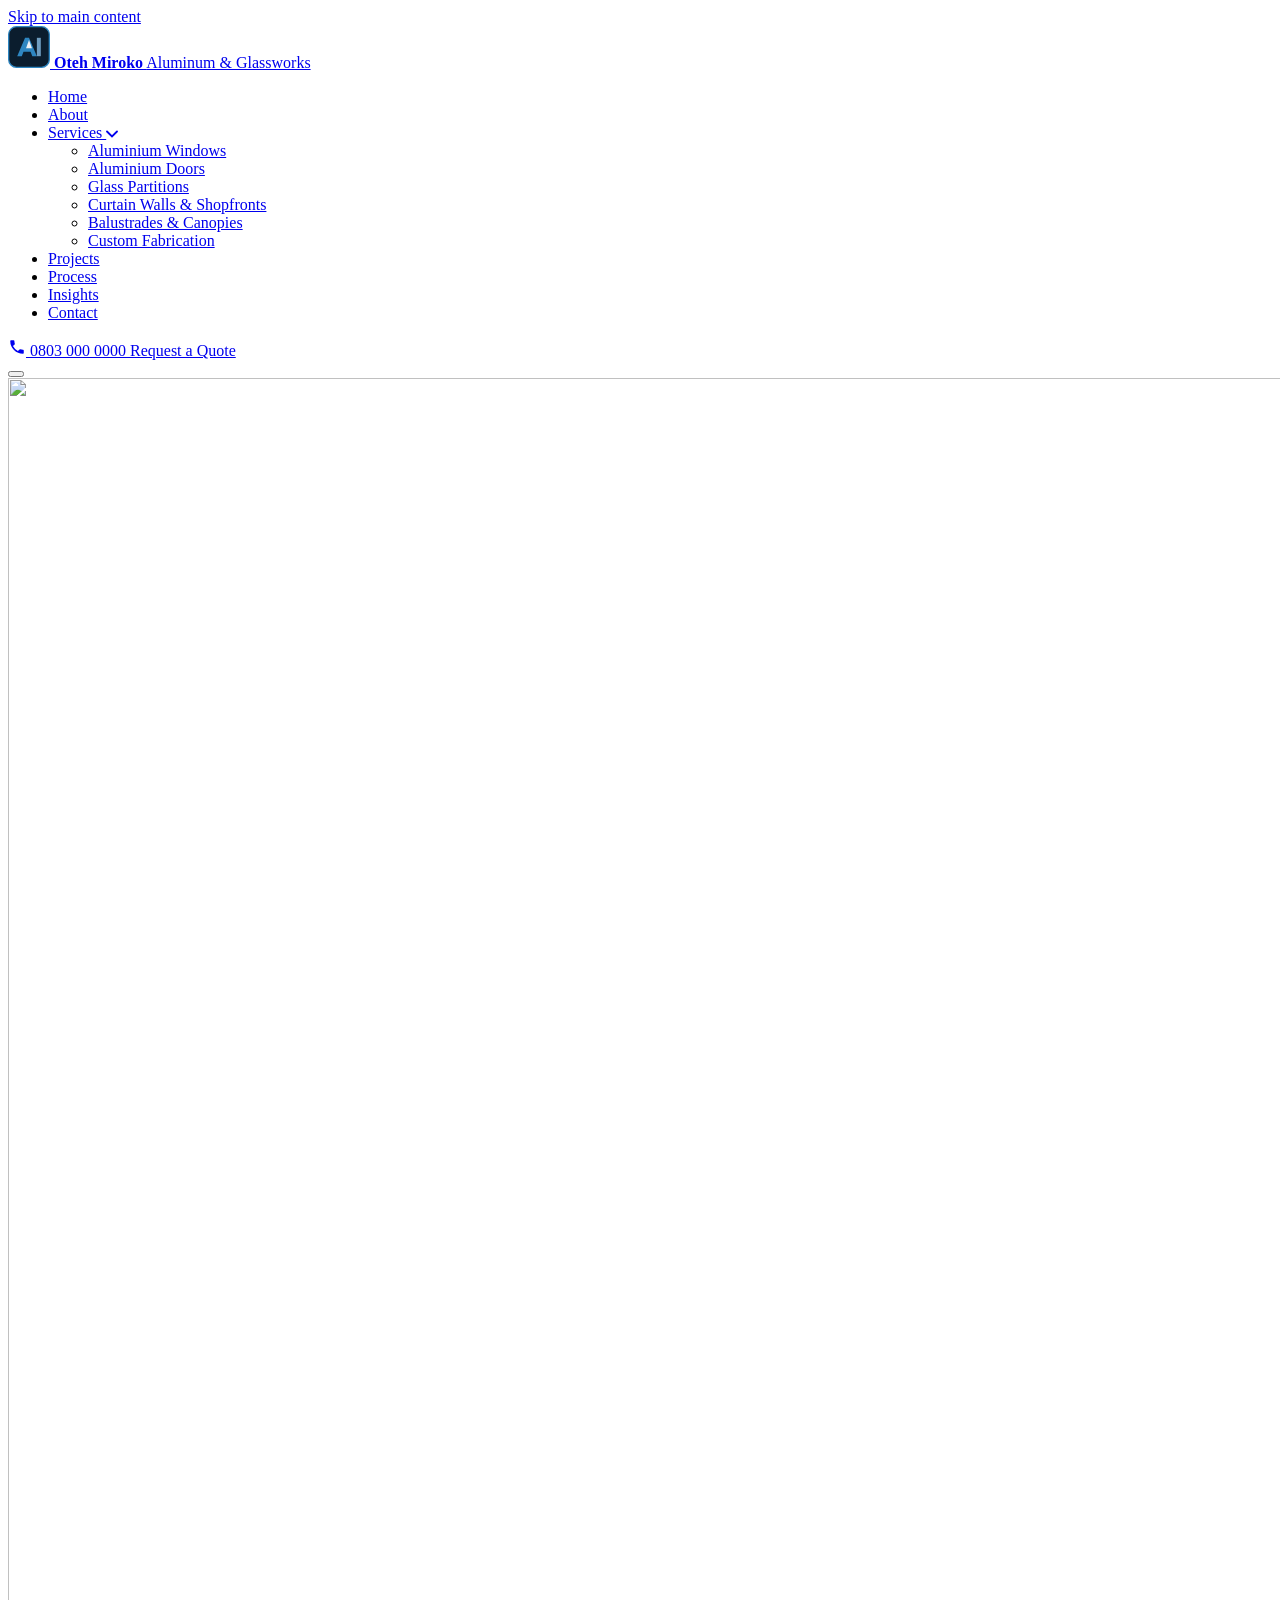
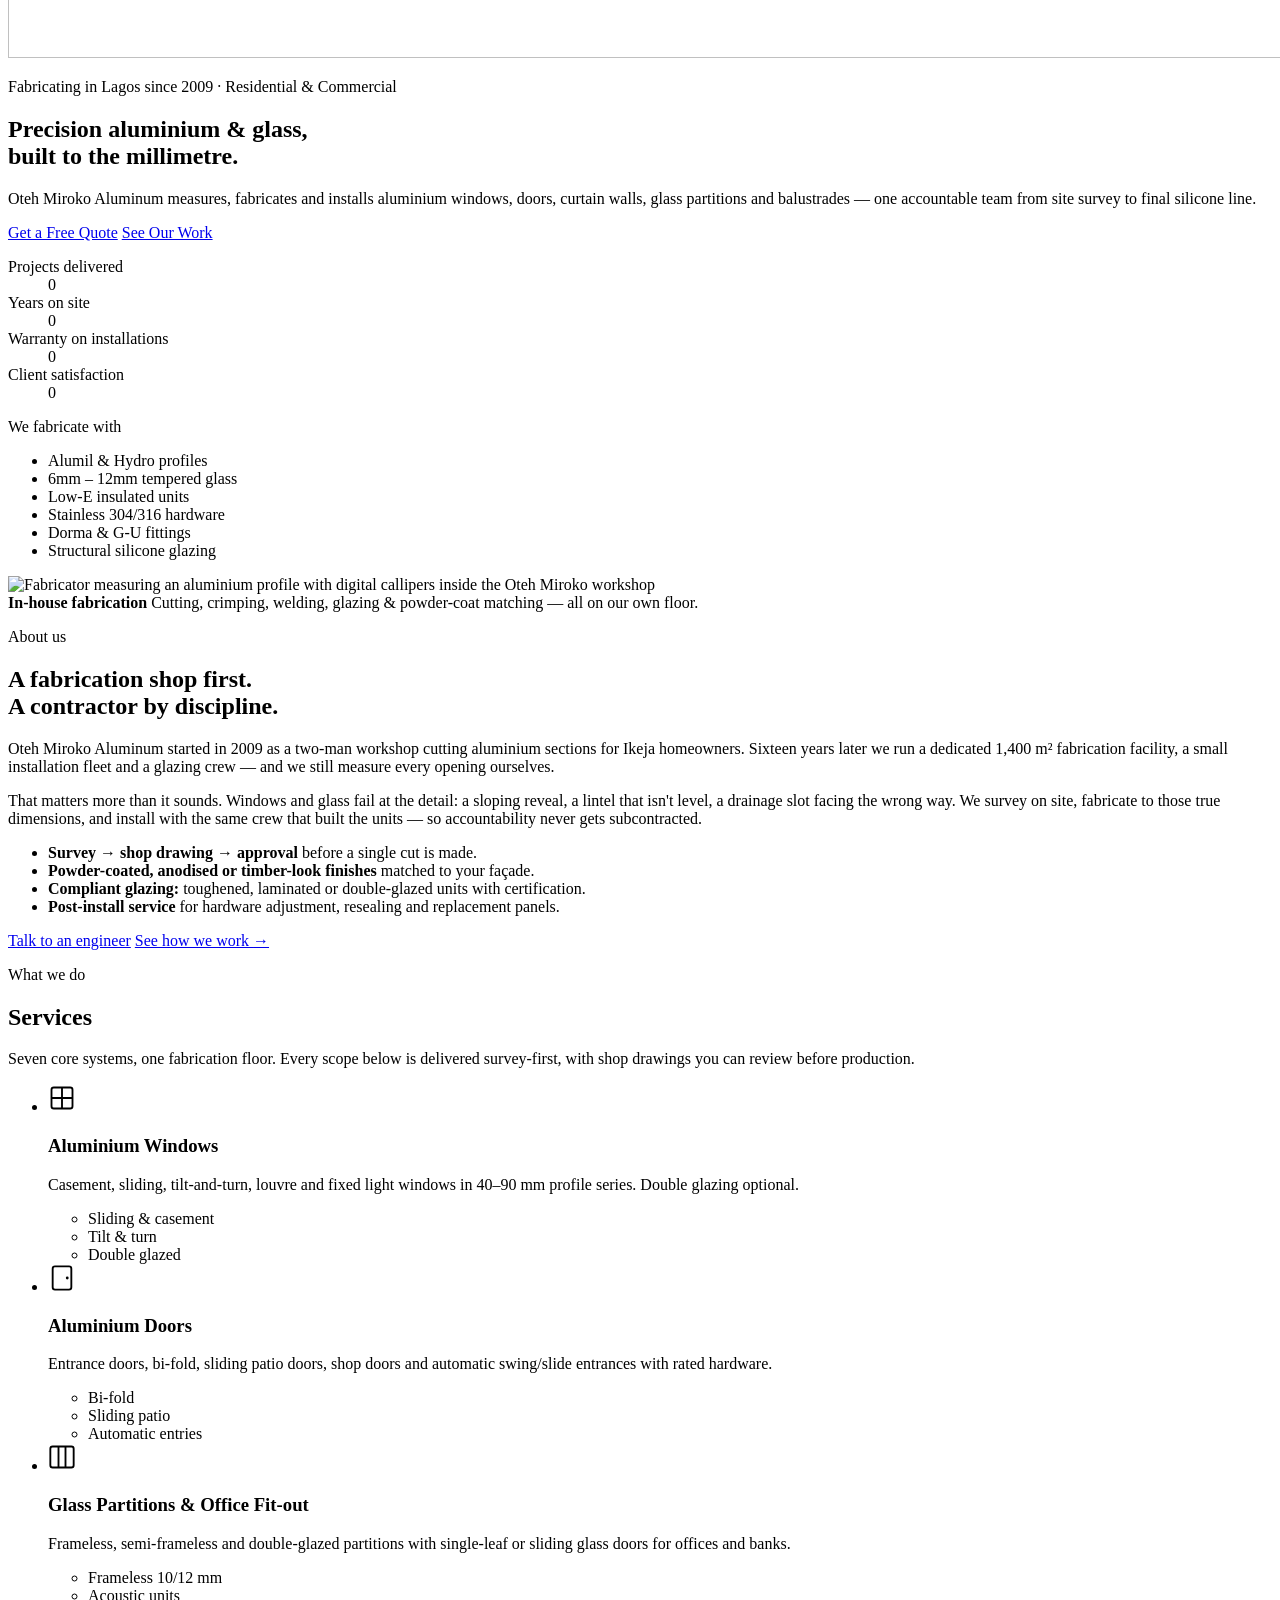
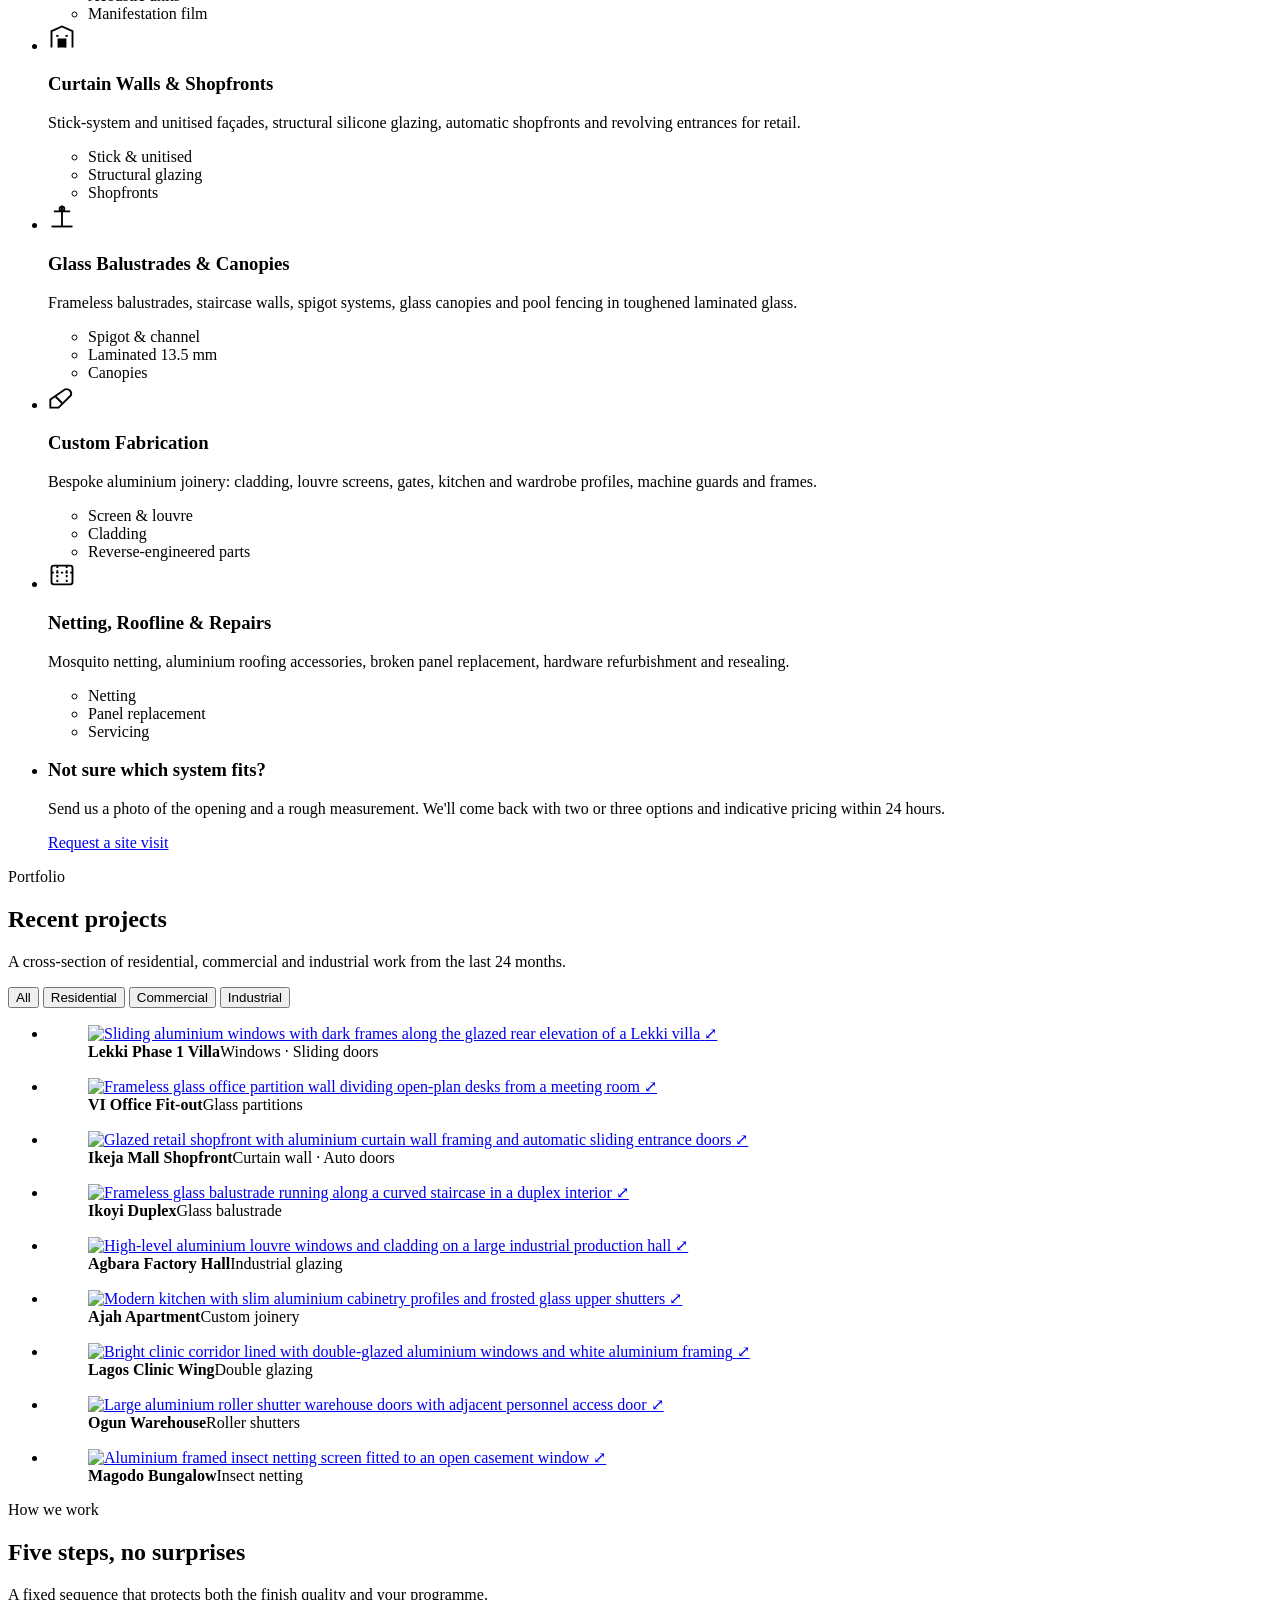
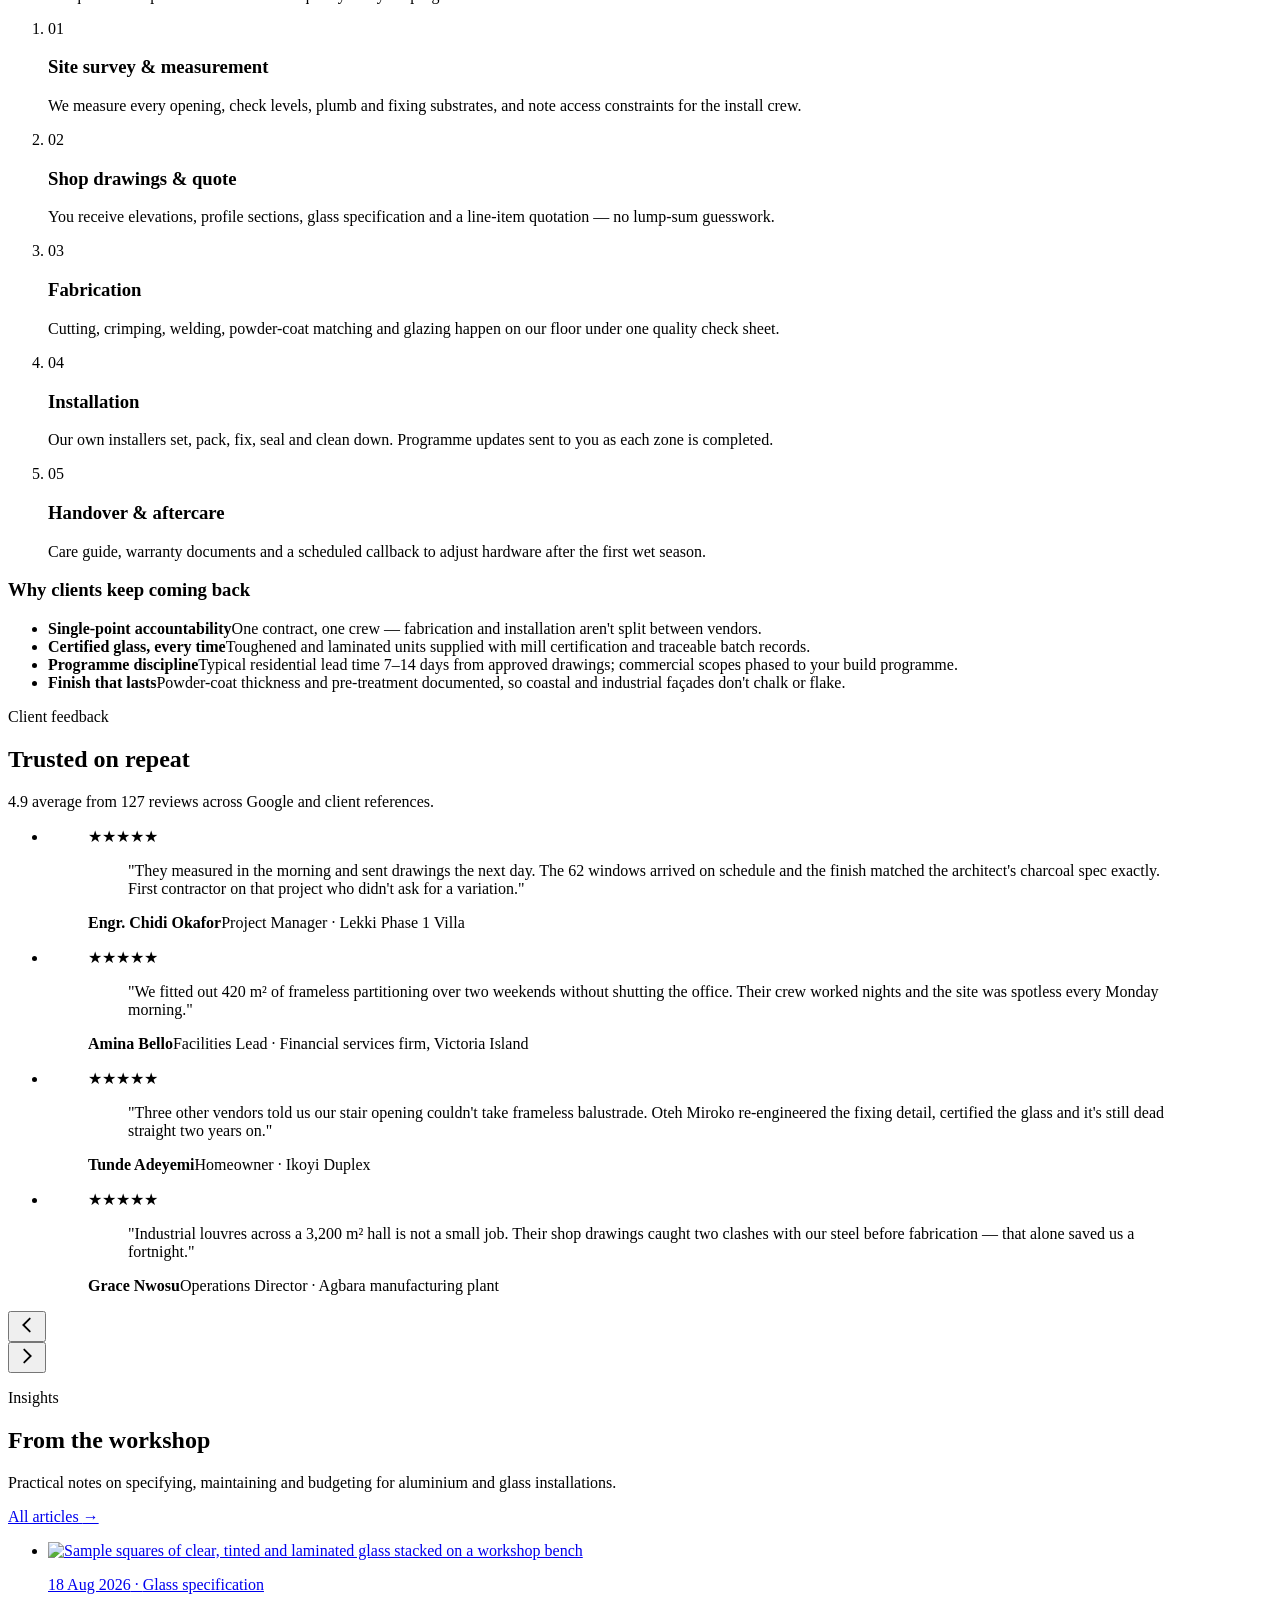
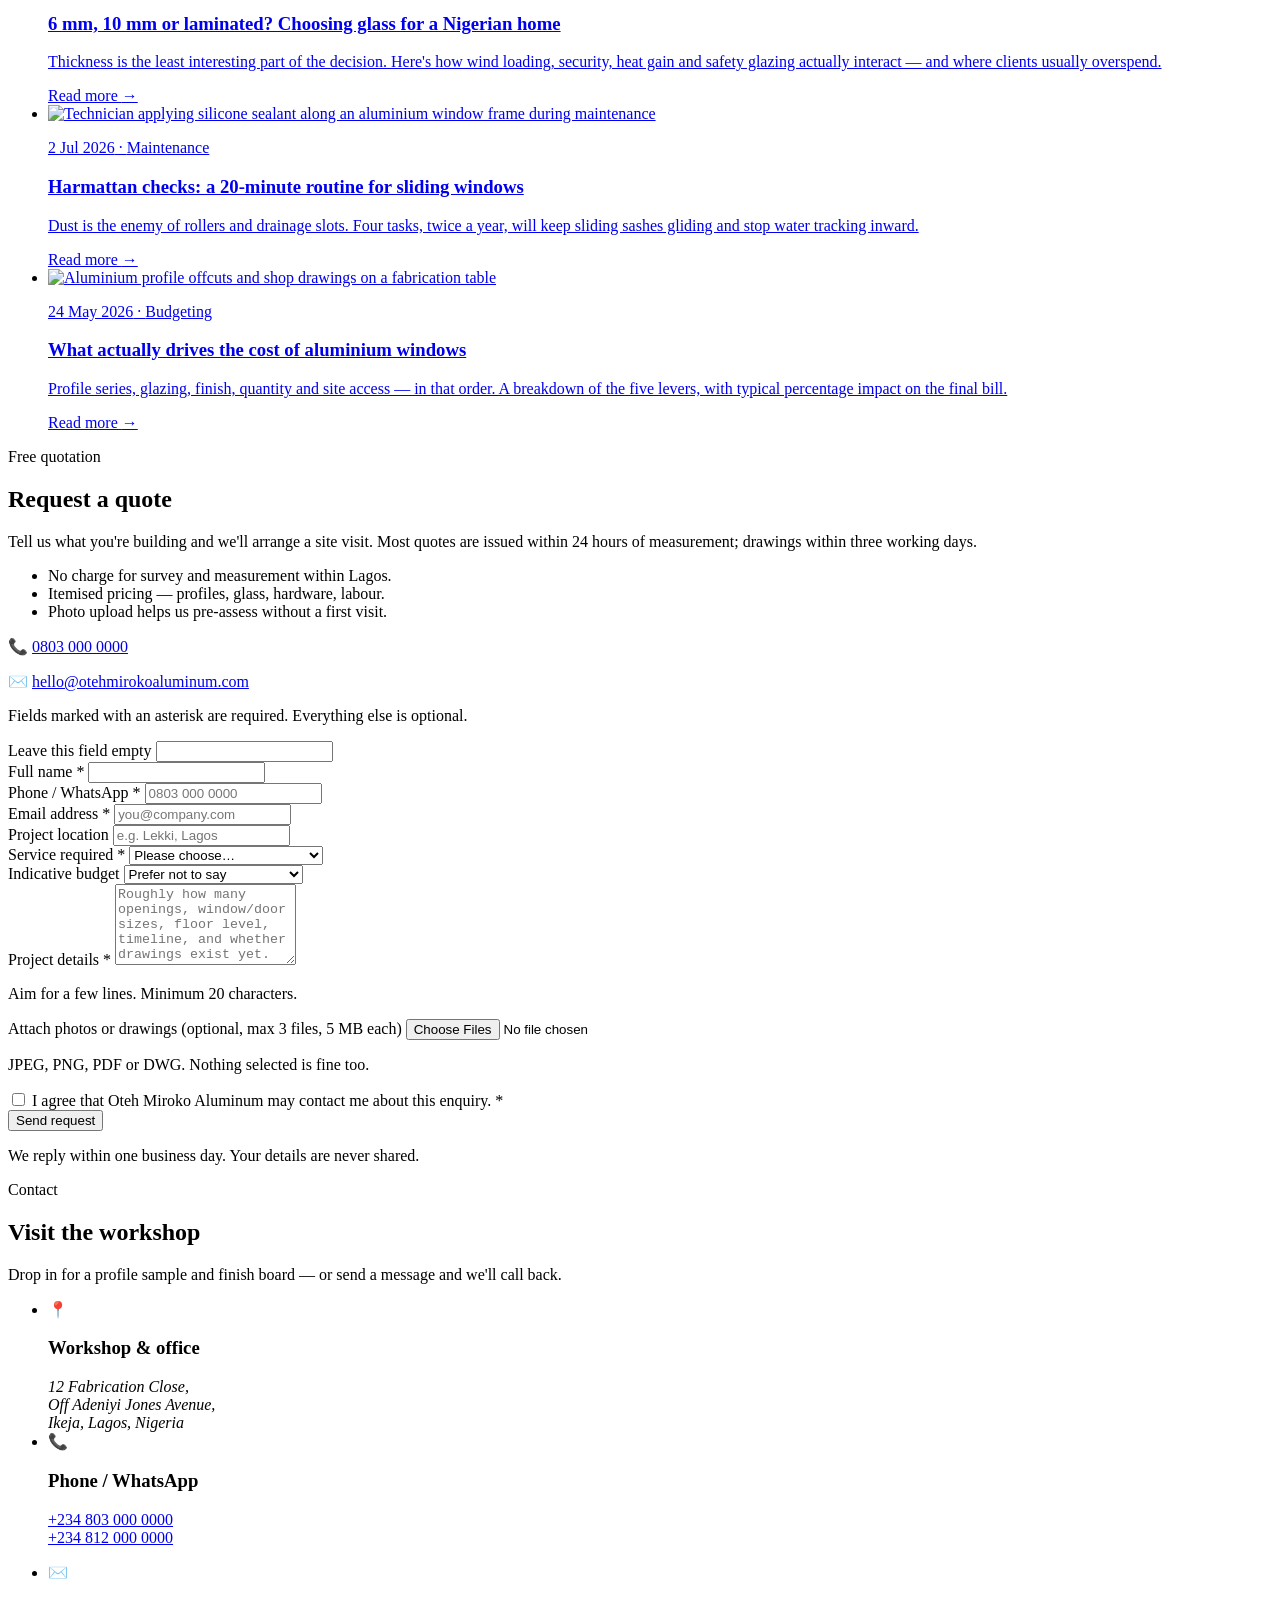
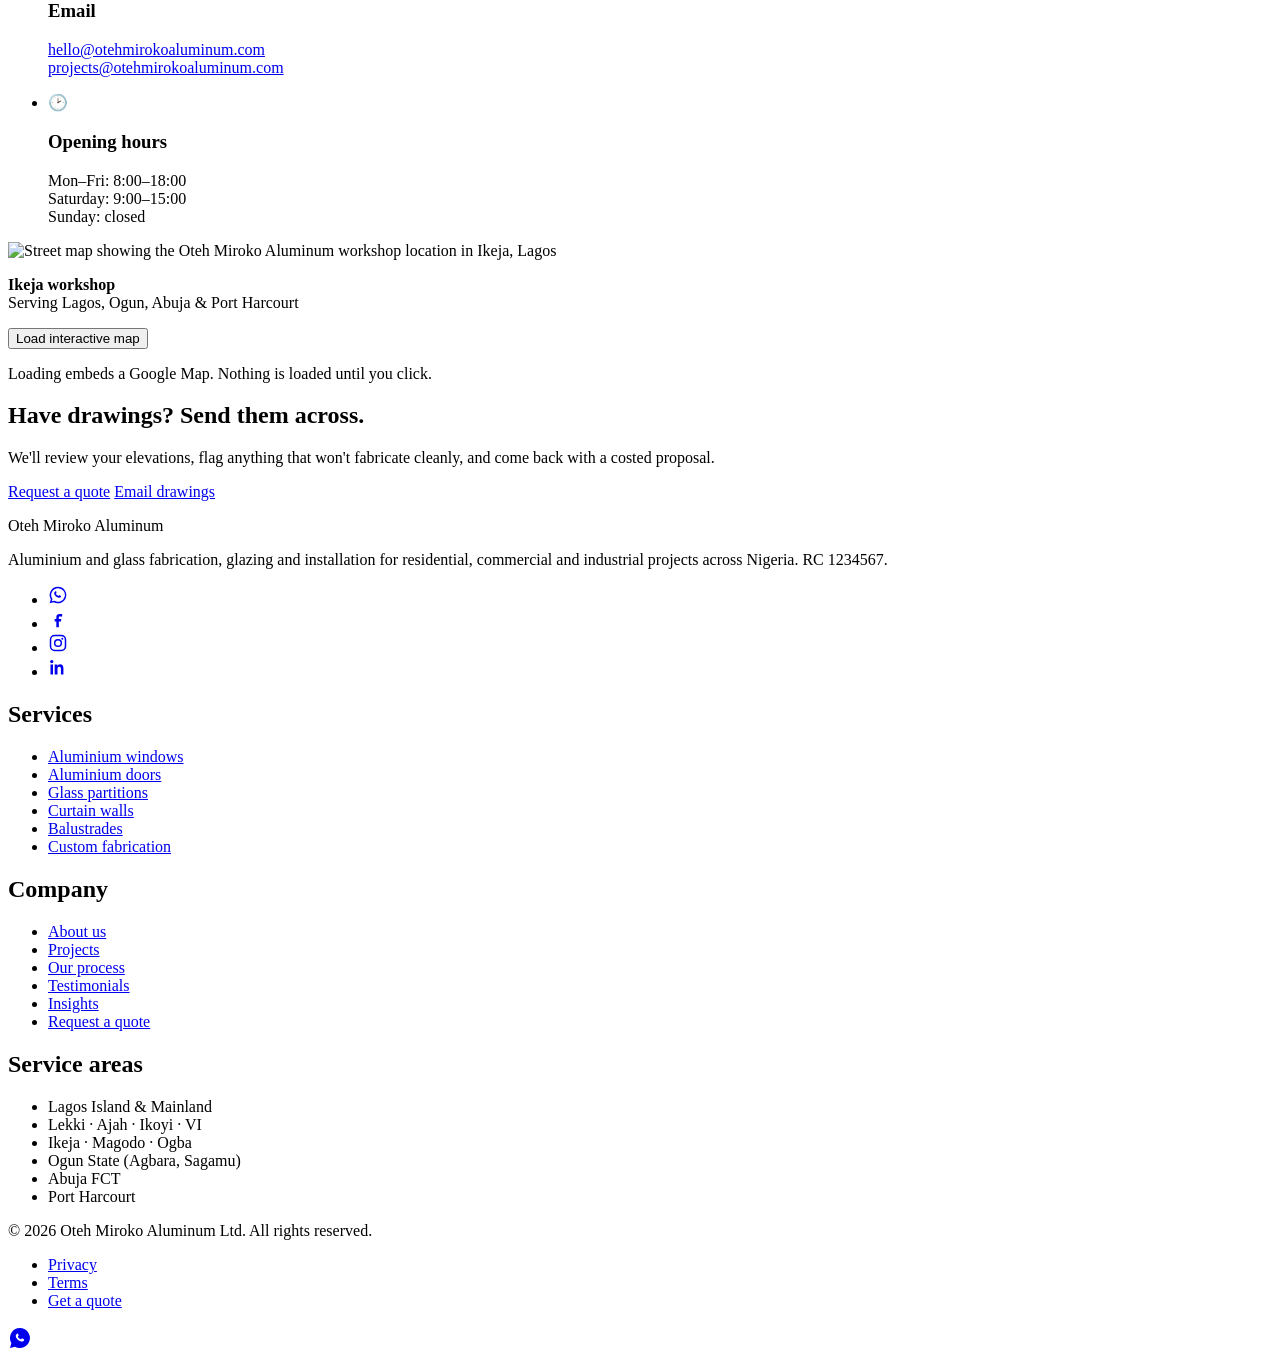
==== index.html @ 4a4c57ed "My first website This is the first trial on vibe coding" ====
<!DOCTYPE html>
<html lang="en">
<head>
<meta charset="utf-8">
<meta name="viewport" content="width=device-width, initial-scale=1">

<!-- ============================================================
     SEO — Primary meta
     ============================================================ -->
<title>Oteh Miroko Aluminum | Aluminium &amp; Glass Specialists in Lagos, Nigeria</title>
<meta name="description" content="Oteh Miroko Aluminum designs, fabricates and installs aluminium windows, doors, curtain walls, glass partitions and balustrades for homes, offices and commercial projects across Nigeria. Free site measurement and quotation.">
<meta name="keywords" content="aluminium windows Lagos, glass partitions Nigeria, aluminium doors, curtain walling, frameless glass balustrade, shopfront glazing, aluminium fabrication">
<meta name="author" content="Oteh Miroko Aluminum">
<meta name="theme-color" content="#0B1D2E">
<link rel="canonical" href="https://www.otehmirokoaluminum.com/">

<!-- Open Graph / Twitter cards (rich link previews) -->
<meta property="og:type" content="website">
<meta property="og:site_name" content="Oteh Miroko Aluminum">
<meta property="og:title" content="Oteh Miroko Aluminum | Aluminium &amp; Glass Specialists">
<meta property="og:description" content="Precision aluminium and glass fabrication for homes, offices and commercial builds. Measure, fabricate, install — under one roof.">
<meta property="og:url" content="https://www.otehmirokoaluminum.com/">
<meta property="og:image" content="https://www.otehmirokoaluminum.com/images/og-cover.jpg">
<meta property="og:image:alt" content="Modern aluminium framed glass façade on a Lagos commercial building">
<meta name="twitter:card" content="summary_large_image">

<!-- Favicon (inline SVG data URI — zero extra requests) -->
<link rel="icon" href="data:image/svg+xml,%3Csvg xmlns='http://www.w3.org/2000/svg' viewBox='0 0 64 64'%3E%3Crect width='64' height='64' rx='12' fill='%230B1D2E'/%3E%3Cpath d='M14 46 26 18h6l12 28h-7l-2.6-6.6H23.6L21 46z' fill='%232E86C1'/%3E%3Cpath d='M27.5 34h9L32 21.5z' fill='%23EEF2F6'/%3E%3C/svg%3E">
<link rel="apple-touch-icon" href="images/apple-touch-icon.png">

<!-- Fonts: preconnect first so the handshake overlaps parsing, then load.
     font-display=swap keeps text readable while webfonts arrive. -->
<link rel="preconnect" href="https://fonts.googleapis.com">
<link rel="preconnect" href="https://fonts.gstatic.com" crossorigin>
<link rel="stylesheet" href="https://fonts.googleapis.com/css2?family=Barlow+Condensed:wght@500;600;700&family=Inter:wght@400;500;600;700&display=swap">

<!-- Stylesheets.  NOTE: if you open this file directly from disk (file://)
     the browser may block these. Serve it over http:// instead — see README. -->
<link rel="stylesheet" href="css/styles.css">

<!-- Tiny inline script: flags that JS is available BEFORE first paint, so the
     reveal-on-scroll styles can be "armed" without ever hiding content from
     no-JS visitors or crawlers. Kept inline and ~100 bytes on purpose. -->
<script>document.documentElement.classList.add('js-ready');</script>

<!-- Structured data: helps Google build a rich local-business result.
     Replace phone/email/geo/openingHours with the client's real values. -->
<script type="application/ld+json">
{
  "@context": "https://schema.org",
  "@type": "LocalBusiness",
  "@id": "https://www.otehmirokoaluminum.com/#business",
  "name": "Oteh Miroko Aluminum",
  "description": "Aluminium and glass fabrication, glazing and installation company serving residential, commercial and industrial clients across Nigeria.",
  "url": "https://www.otehmirokoaluminum.com/",
  "telephone": "+234-803-000-0000",
  "email": "hello@otehmirokoaluminum.com",
  "image": "https://www.otehmirokoaluminum.com/images/og-cover.jpg",
  "logo": "https://www.otehmirokoaluminum.com/images/logo.png",
  "priceRange": "₦₦",
  "address": {
    "@type": "PostalAddress",
    "streetAddress": "12 Fabrication Close, Off Adeniyi Jones Avenue, Ikeja",
    "addressLocality": "Lagos",
    "addressRegion": "Lagos State",
    "postalCode": "100271",
    "addressCountry": "NG"
  },
  "geo": { "@type": "GeoCoordinates", "latitude": 6.6018, "longitude": 3.3515 },
  "openingHoursSpecification": [{
    "@type": "OpeningHoursSpecification",
    "dayOfWeek": ["Monday","Tuesday","Wednesday","Thursday","Friday"],
    "opens": "08:00", "closes": "18:00"
  },{
    "@type": "OpeningHoursSpecification",
    "dayOfWeek": ["Saturday"],
    "opens": "09:00", "closes": "15:00"
  }],
  "areaServed": ["Lagos","Abuja","Port Harcourt","Ibadan","Ogun State"],
  "hasOfferCatalog": {
    "@type": "OfferCatalog",
    "name": "Aluminium &amp; Glass Services",
    "itemListElement": [
      { "@type": "Offer", "itemOffered": { "@type": "Service", "name": "Aluminium windows" } },
      { "@type": "Offer", "itemOffered": { "@type": "Service", "name": "Aluminium doors" } },
      { "@type": "Offer", "itemOffered": { "@type": "Service", "name": "Glass partitions &amp; office fit-out" } },
      { "@type": "Offer", "itemOffered": { "@type": "Service", "name": "Curtain walling &amp; shopfronts" } },
      { "@type": "Offer", "itemOffered": { "@type": "Service", "name": "Glass balustrades &amp; staircase glazing" } },
      { "@type": "Offer", "itemOffered": { "@type": "Service", "name": "Custom aluminium fabrication" } },
      { "@type": "Offer", "itemOffered": { "@type": "Service", "name": "Mosquito netting, roofline &amp; cladding" } }
    ]
  },
  "aggregateRating": { "@type": "AggregateRating", "ratingValue": "4.9", "reviewCount": "127" }
}
</script>
</head>

<body>
<!-- Keyboard users can jump straight past the navigation (WCAG 2.4.1) -->
<a class="skip-link" href="#main">Skip to main content</a>

<!-- ============================================================
     HEADER / NAVIGATION
     Sticky, with a mobile drawer. Note aria-expanded + aria-controls
     wiring so screen readers announce the drawer state.
     ============================================================ -->
<header class="site-header" id="siteHeader" data-scrolled="false">
  <div class="container header__inner">

    <a class="brand" href="#home" aria-label="Oteh Miroko Aluminum — home">
      <!-- Inline SVG logo: sharpens on any display, no image request -->
      <span class="brand__mark" aria-hidden="true">
        <svg viewBox="0 0 64 64" width="42" height="42" role="img" focusable="false">
          <rect x="1" y="1" width="62" height="62" rx="12" fill="#0B1D2E" stroke="#2E86C1" stroke-width="2"/>
          <path d="M14 46 26 18h6l12 28h-7l-2.6-6.6H23.6L21 46z" fill="#2E86C1"/>
          <path d="M27.5 34h9L32 21.5z" fill="#EEF2F6"/>
          <rect x="44" y="18" width="6" height="28" fill="#7FB3D9" opacity=".85"/>
        </svg>
      </span>
      <span class="brand__text">
        <strong>Oteh Miroko</strong>
        <span>Aluminum &amp; Glassworks</span>
      </span>
    </a>

    <nav class="nav" id="primaryNav" aria-label="Primary">
      <ul class="nav__list">
        <li><a class="nav__link" href="#home" aria-current="page">Home</a></li>
        <li><a class="nav__link" href="#about">About</a></li>
        <li class="nav__has-menu">
          <a class="nav__link" href="#services" aria-expanded="false" aria-controls="servicesMenu">
            Services <svg class="nav__chev" viewBox="0 0 12 8" width="12" height="8" aria-hidden="true"><path d="M1 1.5 6 6.5l5-5" fill="none" stroke="currentColor" stroke-width="1.8" stroke-linecap="round"/></svg>
          </a>
          <ul class="nav__menu" id="servicesMenu">
            <li><a href="#services">Aluminium Windows</a></li>
            <li><a href="#services">Aluminium Doors</a></li>
            <li><a href="#services">Glass Partitions</a></li>
            <li><a href="#services">Curtain Walls &amp; Shopfronts</a></li>
            <li><a href="#services">Balustrades &amp; Canopies</a></li>
            <li><a href="#services">Custom Fabrication</a></li>
          </ul>
        </li>
        <li><a class="nav__link" href="#projects">Projects</a></li>
        <li><a class="nav__link" href="#process">Process</a></li>
        <li><a class="nav__link" href="#blog">Insights</a></li>
        <li><a class="nav__link" href="#contact">Contact</a></li>
      </ul>

      <div class="nav__cta">
        <a class="btn btn--ghost" href="tel:+2348030000000">
          <svg class="icon" viewBox="0 0 24 24" width="18" height="18" aria-hidden="true"><path d="M6.6 10.8a15.1 15.1 0 0 0 6.6 6.6l2.2-2.2a1 1 0 0 1 1-.24 11.4 11.4 0 0 0 3.6.58 1 1 0 0 1 1 1V20a1 1 0 0 1-1 1A17 17 0 0 1 3 4a1 1 0 0 1 1-1h3.5a1 1 0 0 1 1 1 11.4 11.4 0 0 0 .57 3.6 1 1 0 0 1-.25 1z" fill="currentColor"/></svg>
          <span>0803 000 0000</span>
        </a>
        <a class="btn btn--primary" href="#contact" data-cta="quote">Request a Quote</a>
      </div>
    </nav>

    <!-- Mobile drawer trigger -->
    <button class="nav-toggle" id="navToggle" type="button"
            aria-expanded="false" aria-controls="primaryNav" aria-label="Open navigation menu">
      <span class="nav-toggle__bars" aria-hidden="true"><i></i><i></i><i></i></span>
    </button>
  </div>
  <!-- Progress bar: shows reading/scroll position on long marketing pages -->
  <div class="scroll-progress" id="scrollProgress" aria-hidden="true"></div>
</header>

<main id="main">

  <!-- ============================================================
       1. HERO
       ============================================================ -->
  <section class="hero" id="home" aria-labelledby="heroTitle">
    <div class="hero__media" aria-hidden="true">
      <img src="images/hero-facade.jpg"
           srcset="images/hero-facade-960.jpg 960w, images/hero-facade.jpg 1920w"
           sizes="100vw"
           alt="" width="1920" height="1280" fetchpriority="high" decoding="async">
      <span class="hero__scrim"></span>
    </div>

    <div class="container hero__inner">
      <p class="eyebrow eyebrow--light">
        <span class="eyebrow__dot" aria-hidden="true"></span>
        Fabricating in Lagos since 2009 &middot; Residential &amp; Commercial
      </p>

      <h1 class="hero__title" id="heroTitle">
        Precision <span class="grad">aluminium</span> &amp; glass,<br>
        built to the millimetre.
      </h1>

      <p class="hero__lede">
        Oteh Miroko Aluminum measures, fabricates and installs aluminium windows, doors,
        curtain walls, glass partitions and balustrades — one accountable team from
        site survey to final silicone line.
      </p>

      <div class="hero__actions">
        <a class="btn btn--primary btn--lg" href="#quote" data-cta="quote">Get a Free Quote</a>
        <a class="btn btn--outline btn--lg" href="#projects">See Our Work</a>
      </div>

      <!-- Trust strip: real numbers beat adjectives -->
      <dl class="stats" aria-label="Company at a glance">
        <div class="stat"><dt>Projects delivered</dt><dd><span data-count-to="850" data-suffix="+">0</span></dd></div>
        <div class="stat"><dt>Years on site</dt><dd><span data-count-to="16" data-suffix="+">0</span></dd></div>
        <div class="stat"><dt>Warranty on installations</dt><dd><span data-count-to="5" data-suffix=" yrs">0</span></dd></div>
        <div class="stat"><dt>Client satisfaction</dt><dd><span data-count-to="98" data-suffix="%">0</span></dd></div>
      </dl>
    </div>

    <!-- Decorative: subtle mullion grid drawn in CSS -->
    <span class="hero__grid" aria-hidden="true"></span>
  </section>

  <!-- ============================================================
       2. MATERIAL / PARTNER STRIP
       ============================================================ -->
  <section class="strip" aria-label="Materials and systems we work with">
    <div class="container">
      <p class="strip__label">We fabricate with</p>
      <ul class="strip__list">
        <li>Alumil &amp; Hydro profiles</li>
        <li>6mm – 12mm tempered glass</li>
        <li>Low-E insulated units</li>
        <li>Stainless 304/316 hardware</li>
        <li>Dorma &amp; G-U fittings</li>
        <li>Structural silicone glazing</li>
      </ul>
    </div>
  </section>

  <!-- ============================================================
       3. ABOUT
       ============================================================ -->
  <section class="section" id="about" aria-labelledby="aboutTitle">
    <div class="container grid-2 grid-2--wide">

      <div class="about__media reveal">
        <img src="images/workshop-precision.jpg"
             alt="Fabricator measuring an aluminium profile with digital callipers inside the Oteh Miroko workshop"
             width="900" height="1120" loading="lazy" decoding="async">
        <!-- Floating credentials card -->
        <div class="badge-card">
          <strong>In-house fabrication</strong>
          <span>Cutting, crimping, welding, glazing &amp; powder-coat matching — all on our own floor.</span>
        </div>
      </div>

      <div class="about__copy reveal">
        <p class="eyebrow">About us</p>
        <h2 class="section__title" id="aboutTitle">A fabrication shop first.<br>A contractor by discipline.</h2>
        <p class="lede">
          Oteh Miroko Aluminum started in 2009 as a two-man workshop cutting aluminium
          sections for Ikeja homeowners. Sixteen years later we run a dedicated
          1,400&nbsp;m² fabrication facility, a small installation fleet and a glazing crew —
          and we still measure every opening ourselves.
        </p>
        <p>
          That matters more than it sounds. Windows and glass fail at the detail: a
          sloping reveal, a lintel that isn't level, a drainage slot facing the wrong way.
          We survey on site, fabricate to those true dimensions, and install with the same
          crew that built the units — so accountability never gets subcontracted.
        </p>

        <ul class="ticks">
          <li><strong>Survey → shop drawing → approval</strong> before a single cut is made.</li>
          <li><strong>Powder-coated, anodised or timber-look finishes</strong> matched to your façade.</li>
          <li><strong>Compliant glazing:</strong> toughened, laminated or double-glazed units with certification.</li>
          <li><strong>Post-install service</strong> for hardware adjustment, resealing and replacement panels.</li>
        </ul>

        <div class="about__actions">
          <a class="btn btn--primary" href="#contact">Talk to an engineer</a>
          <a class="link-arrow" href="#process">See how we work <span aria-hidden="true">→</span></a>
        </div>
      </div>
    </div>
  </section>

  <!-- ============================================================
       4. SERVICES
       ============================================================ -->
  <section class="section section--tint" id="services" aria-labelledby="servicesTitle">
    <div class="container">
      <header class="section__head reveal">
        <p class="eyebrow">What we do</p>
        <h2 class="section__title" id="servicesTitle">Services</h2>
        <p class="section__lede">
          Seven core systems, one fabrication floor. Every scope below is delivered
          survey-first, with shop drawings you can review before production.
        </p>
      </header>

      <ul class="cards" role="list">
        <!-- Each card is a self-contained scope; icon is decorative SVG -->
        <li class="card reveal">
          <span class="card__icon" aria-hidden="true">
            <svg viewBox="0 0 24 24" width="28" height="28"><rect x="3" y="3" width="18" height="18" rx="2" fill="none" stroke="currentColor" stroke-width="1.6"/><path d="M12 3v18M3 12h18" stroke="currentColor" stroke-width="1.6"/></svg>
          </span>
          <h3>Aluminium Windows</h3>
          <p>Casement, sliding, tilt-and-turn, louvre and fixed light windows in 40–90&nbsp;mm profile series. Double glazing optional.</p>
          <ul class="card__meta"><li>Sliding &amp; casement</li><li>Tilt &amp; turn</li><li>Double glazed</li></ul>
        </li>

        <li class="card reveal">
          <span class="card__icon" aria-hidden="true">
            <svg viewBox="0 0 24 24" width="28" height="28"><rect x="4" y="2" width="16" height="20" rx="2" fill="none" stroke="currentColor" stroke-width="1.6"/><circle cx="16.5" cy="12" r="1.2" fill="currentColor"/></svg>
          </span>
          <h3>Aluminium Doors</h3>
          <p>Entrance doors, bi-fold, sliding patio doors, shop doors and automatic swing/slide entrances with rated hardware.</p>
          <ul class="card__meta"><li>Bi-fold</li><li>Sliding patio</li><li>Automatic entries</li></ul>
        </li>

        <li class="card reveal">
          <span class="card__icon" aria-hidden="true">
            <svg viewBox="0 0 24 24" width="28" height="28"><rect x="2" y="3" width="20" height="18" rx="2" fill="none" stroke="currentColor" stroke-width="1.6"/><path d="M9 3v18M15 3v18" stroke="currentColor" stroke-width="1.6"/></svg>
          </span>
          <h3>Glass Partitions &amp; Office Fit-out</h3>
          <p>Frameless, semi-frameless and double-glazed partitions with single-leaf or sliding glass doors for offices and banks.</p>
          <ul class="card__meta"><li>Frameless 10/12 mm</li><li>Acoustic units</li><li>Manifestation film</li></ul>
        </li>

        <li class="card reveal">
          <span class="card__icon" aria-hidden="true">
            <svg viewBox="0 0 24 24" width="28" height="28"><path d="M3 21V7l9-4 9 4v14" fill="none" stroke="currentColor" stroke-width="1.6"/><path d="M9 21v-7h6v7M7 11h2M15 11h2" stroke="currentColor" stroke-width="1.6"/></svg>
          </span>
          <h3>Curtain Walls &amp; Shopfronts</h3>
          <p>Stick-system and unitised façades, structural silicone glazing, automatic shopfronts and revolving entrances for retail.</p>
          <ul class="card__meta"><li>Stick &amp; unitised</li><li>Structural glazing</li><li>Shopfronts</li></ul>
        </li>

        <li class="card reveal">
          <span class="card__icon" aria-hidden="true">
            <svg viewBox="0 0 24 24" width="28" height="28"><path d="M12 3v18M5 8h14" stroke="currentColor" stroke-width="1.6"/><path d="M3 21h18" stroke="currentColor" stroke-width="1.6"/><circle cx="12" cy="6" r="2" fill="none" stroke="currentColor" stroke-width="1.6"/></svg>
          </span>
          <h3>Glass Balustrades &amp; Canopies</h3>
          <p>Frameless balustrades, staircase walls, spigot systems, glass canopies and pool fencing in toughened laminated glass.</p>
          <ul class="card__meta"><li>Spigot &amp; channel</li><li>Laminated 13.5 mm</li><li>Canopies</li></ul>
        </li>

        <li class="card reveal">
          <span class="card__icon" aria-hidden="true">
            <svg viewBox="0 0 24 24" width="28" height="28"><path d="M14.7 6.3a4 4 0 0 1 5 5L9 22H2v-7z" fill="none" stroke="currentColor" stroke-width="1.6"/><path d="M6 12l6 6" stroke="currentColor" stroke-width="1.6"/></svg>
          </span>
          <h3>Custom Fabrication</h3>
          <p>Bespoke aluminium joinery: cladding, louvre screens, gates, kitchen and wardrobe profiles, machine guards and frames.</p>
          <ul class="card__meta"><li>Screen &amp; louvre</li><li>Cladding</li><li>Reverse-engineered parts</li></ul>
        </li>

        <li class="card reveal">
          <span class="card__icon" aria-hidden="true">
            <svg viewBox="0 0 24 24" width="28" height="28"><rect x="3" y="4" width="18" height="16" rx="2" fill="none" stroke="currentColor" stroke-width="1.6"/><path d="M3 10h18M8 4v16M16 4v16" stroke="currentColor" stroke-width="1.6" stroke-dasharray="2 2"/></svg>
          </span>
          <h3>Netting, Roofline &amp; Repairs</h3>
          <p>Mosquito netting, aluminium roofing accessories, broken panel replacement, hardware refurbishment and resealing.</p>
          <ul class="card__meta"><li>Netting</li><li>Panel replacement</li><li>Servicing</li></ul>
        </li>

        <!-- CTA card doubles as a list item so the grid stays even -->
        <li class="card card--cta reveal">
          <h3>Not sure which system fits?</h3>
          <p>Send us a photo of the opening and a rough measurement. We'll come back with two or three options and indicative pricing within 24 hours.</p>
          <a class="btn btn--primary" href="#quote" data-cta="quote">Request a site visit</a>
        </li>
      </ul>
    </div>
  </section>

  <!-- ============================================================
       5. PROJECTS / PORTFOLIO  (filterable + lightbox)
       ============================================================ -->
  <section class="section" id="projects" aria-labelledby="projectsTitle">
    <div class="container">
      <header class="section__head section__head--split reveal">
        <div>
          <p class="eyebrow">Portfolio</p>
          <h2 class="section__title" id="projectsTitle">Recent projects</h2>
          <p class="section__lede">A cross-section of residential, commercial and industrial work from the last 24 months.</p>
        </div>
        <!-- Filter buttons: aria-pressed communicates state to assistive tech -->
        <div class="filters" role="group" aria-label="Filter projects by category">
          <button class="filter is-active" type="button" data-filter="all" aria-pressed="true">All</button>
          <button class="filter" type="button" data-filter="residential" aria-pressed="false">Residential</button>
          <button class="filter" type="button" data-filter="commercial" aria-pressed="false">Commercial</button>
          <button class="filter" type="button" data-filter="industrial" aria-pressed="false">Industrial</button>
        </div>
      </header>

      <!-- Gallery. data-category drives the filter; each figcaption becomes the
           lightbox caption and the accessible name of the trigger. -->
      <ul class="gallery" id="gallery" role="list">
        <li class="gallery__item reveal" data-category="residential">
          <figure>
            <a class="gallery__link" href="images/project-lekki-villa.jpg" data-lightbox data-caption="Lekki Phase 1 Villa — 62 sliding aluminium windows and 8 doors in matte charcoal profile, 6&nbsp;mm toughened glazing.">
              <img src="images/thumbs/project-lekki-villa.jpg"
                   srcset="images/thumbs/project-lekki-villa.jpg 640w, images/project-lekki-villa.jpg 1200w"
                   sizes="(min-width: 75em) 373px, (min-width: 40em) 46vw, 92vw"
                   alt="Sliding aluminium windows with dark frames along the glazed rear elevation of a Lekki villa" width="1200" height="900" loading="lazy" decoding="async">
              <span class="gallery__zoom" aria-hidden="true">⤢</span>
            </a>
            <figcaption><strong>Lekki Phase 1 Villa</strong><span>Windows · Sliding doors</span></figcaption>
          </figure>
        </li>

        <li class="gallery__item reveal" data-category="commercial">
          <figure>
            <a class="gallery__link" href="images/project-office-partition.jpg" data-lightbox data-caption="Victoria Island Office Fit-out — 420&nbsp;m² of frameless 12&nbsp;mm glass partitioning with acoustic sliding doors.">
              <img src="images/thumbs/project-office-partition.jpg"
                   srcset="images/thumbs/project-office-partition.jpg 640w, images/project-office-partition.jpg 1200w"
                   sizes="(min-width: 75em) 373px, (min-width: 40em) 46vw, 92vw"
                   alt="Frameless glass office partition wall dividing open-plan desks from a meeting room" width="1200" height="900" loading="lazy" decoding="async">
              <span class="gallery__zoom" aria-hidden="true">⤢</span>
            </a>
            <figcaption><strong>VI Office Fit-out</strong><span>Glass partitions</span></figcaption>
          </figure>
        </li>

        <li class="gallery__item reveal" data-category="commercial">
          <figure>
            <a class="gallery__link" href="images/project-shopfront.jpg" data-lightbox data-caption="Ikeja City Mall Shopfront — structural silicone curtain wall with automatic sliding entrance in anodised finish.">
              <img src="images/thumbs/project-shopfront.jpg"
                   srcset="images/thumbs/project-shopfront.jpg 640w, images/project-shopfront.jpg 1200w"
                   sizes="(min-width: 75em) 373px, (min-width: 40em) 46vw, 92vw"
                   alt="Glazed retail shopfront with aluminium curtain wall framing and automatic sliding entrance doors" width="1200" height="900" loading="lazy" decoding="async">
              <span class="gallery__zoom" aria-hidden="true">⤢</span>
            </a>
            <figcaption><strong>Ikeja Mall Shopfront</strong><span>Curtain wall · Auto doors</span></figcaption>
          </figure>
        </li>

        <li class="gallery__item reveal" data-category="residential">
          <figure>
            <a class="gallery__link" href="images/project-balustrade.jpg" data-lightbox data-caption="Ikoyi Duplex — frameless laminated glass balustrade on the stair core and terrace edges, spigot-fixed.">
              <img src="images/thumbs/project-balustrade.jpg"
                   srcset="images/thumbs/project-balustrade.jpg 640w, images/project-balustrade.jpg 1200w"
                   sizes="(min-width: 75em) 373px, (min-width: 40em) 46vw, 92vw"
                   alt="Frameless glass balustrade running along a curved staircase in a duplex interior" width="1200" height="900" loading="lazy" decoding="async">
              <span class="gallery__zoom" aria-hidden="true">⤢</span>
            </a>
            <figcaption><strong>Ikoyi Duplex</strong><span>Glass balustrade</span></figcaption>
          </figure>
        </li>

        <li class="gallery__item reveal" data-category="industrial">
          <figure>
            <a class="gallery__link" href="images/project-factory-glazing.jpg" data-lightbox data-caption="Agbara Factory Glazing — high-level louvre windows and aluminium cladding across a 3,200&nbsp;m² production hall.">
              <img src="images/thumbs/project-factory-glazing.jpg"
                   srcset="images/thumbs/project-factory-glazing.jpg 640w, images/project-factory-glazing.jpg 1200w"
                   sizes="(min-width: 75em) 373px, (min-width: 40em) 46vw, 92vw"
                   alt="High-level aluminium louvre windows and cladding on a large industrial production hall" width="1200" height="900" loading="lazy" decoding="async">
              <span class="gallery__zoom" aria-hidden="true">⤢</span>
            </a>
            <figcaption><strong>Agbara Factory Hall</strong><span>Industrial glazing</span></figcaption>
          </figure>
        </li>

        <li class="gallery__item reveal" data-category="residential">
          <figure>
            <a class="gallery__link" href="images/project-kitchen-profile.jpg" data-lightbox data-caption="Ajah Apartment — slim-profile aluminium kitchen cabinetry with glass shutters and soft-close hardware.">
              <img src="images/thumbs/project-kitchen-profile.jpg"
                   srcset="images/thumbs/project-kitchen-profile.jpg 640w, images/project-kitchen-profile.jpg 1200w"
                   sizes="(min-width: 75em) 373px, (min-width: 40em) 46vw, 92vw"
                   alt="Modern kitchen with slim aluminium cabinetry profiles and frosted glass upper shutters" width="1200" height="900" loading="lazy" decoding="async">
              <span class="gallery__zoom" aria-hidden="true">⤢</span>
            </a>
            <figcaption><strong>Ajah Apartment</strong><span>Custom joinery</span></figcaption>
          </figure>
        </li>

        <li class="gallery__item reveal" data-category="commercial">
          <figure>
            <a class="gallery__link" href="images/project-hospital-glazing.jpg" data-lightbox data-caption="Lagos Clinic — sealed double-glazed units and aluminium entrance framing specified for hygiene and thermal performance.">
              <img src="images/thumbs/project-hospital-glazing.jpg"
                   srcset="images/thumbs/project-hospital-glazing.jpg 640w, images/project-hospital-glazing.jpg 1200w"
                   sizes="(min-width: 75em) 373px, (min-width: 40em) 46vw, 92vw"
                   alt="Bright clinic corridor lined with double-glazed aluminium windows and white aluminium framing" width="1200" height="900" loading="lazy" decoding="async">
              <span class="gallery__zoom" aria-hidden="true">⤢</span>
            </a>
            <figcaption><strong>Lagos Clinic Wing</strong><span>Double glazing</span></figcaption>
          </figure>
        </li>

        <li class="gallery__item reveal" data-category="industrial">
          <figure>
            <a class="gallery__link" href="images/project-warehouse-doors.jpg" data-lightbox data-caption="Ogun Warehouse — motorised aluminium roller shutter doors with personnel access doors and safety photo-cells.">
              <img src="images/thumbs/project-warehouse-doors.jpg"
                   srcset="images/thumbs/project-warehouse-doors.jpg 640w, images/project-warehouse-doors.jpg 1200w"
                   sizes="(min-width: 75em) 373px, (min-width: 40em) 46vw, 92vw"
                   alt="Large aluminium roller shutter warehouse doors with adjacent personnel access door" width="1200" height="900" loading="lazy" decoding="async">
              <span class="gallery__zoom" aria-hidden="true">⤢</span>
            </a>
            <figcaption><strong>Ogun Warehouse</strong><span>Roller shutters</span></figcaption>
          </figure>
        </li>

        <li class="gallery__item reveal" data-category="residential">
          <figure>
            <a class="gallery__link" href="images/project-netting.jpg" data-lightbox data-caption="Magodo Bungalow — stainless insect netting on all opening sashes with removable aluminium frames for easy cleaning.">
              <img src="images/thumbs/project-netting.jpg"
                   srcset="images/thumbs/project-netting.jpg 640w, images/project-netting.jpg 1200w"
                   sizes="(min-width: 75em) 373px, (min-width: 40em) 46vw, 92vw"
                   alt="Aluminium framed insect netting screen fitted to an open casement window" width="1200" height="900" loading="lazy" decoding="async">
              <span class="gallery__zoom" aria-hidden="true">⤢</span>
            </a>
            <figcaption><strong>Magodo Bungalow</strong><span>Insect netting</span></figcaption>
          </figure>
        </li>
      </ul>

      <p class="gallery__empty" id="galleryEmpty" hidden>No projects in this category yet — try another filter.</p>
    </div>
  </section>

  <!-- ============================================================
       6. PROCESS / WHY US
       ============================================================ -->
  <section class="section section--dark" id="process" aria-labelledby="processTitle">
    <div class="container">
      <header class="section__head reveal">
        <p class="eyebrow eyebrow--light">How we work</p>
        <h2 class="section__title" id="processTitle">Five steps, no surprises</h2>
        <p class="section__lede">A fixed sequence that protects both the finish quality and your programme.</p>
      </header>

      <ol class="process" role="list">
        <li class="step reveal">
          <span class="step__num" aria-hidden="true">01</span>
          <h3>Site survey &amp; measurement</h3>
          <p>We measure every opening, check levels, plumb and fixing substrates, and note access constraints for the install crew.</p>
        </li>
        <li class="step reveal">
          <span class="step__num" aria-hidden="true">02</span>
          <h3>Shop drawings &amp; quote</h3>
          <p>You receive elevations, profile sections, glass specification and a line-item quotation — no lump-sum guesswork.</p>
        </li>
        <li class="step reveal">
          <span class="step__num" aria-hidden="true">03</span>
          <h3>Fabrication</h3>
          <p>Cutting, crimping, welding, powder-coat matching and glazing happen on our floor under one quality check sheet.</p>
        </li>
        <li class="step reveal">
          <span class="step__num" aria-hidden="true">04</span>
          <h3>Installation</h3>
          <p>Our own installers set, pack, fix, seal and clean down. Programme updates sent to you as each zone is completed.</p>
        </li>
        <li class="step reveal">
          <span class="step__num" aria-hidden="true">05</span>
          <h3>Handover &amp; aftercare</h3>
          <p>Care guide, warranty documents and a scheduled callback to adjust hardware after the first wet season.</p>
        </li>
      </ol>

      <div class="why reveal">
        <h3 class="why__title">Why clients keep coming back</h3>
        <ul class="why__list" role="list">
          <li><strong>Single-point accountability</strong><span>One contract, one crew — fabrication and installation aren't split between vendors.</span></li>
          <li><strong>Certified glass, every time</strong><span>Toughened and laminated units supplied with mill certification and traceable batch records.</span></li>
          <li><strong>Programme discipline</strong><span>Typical residential lead time 7–14 days from approved drawings; commercial scopes phased to your build programme.</span></li>
          <li><strong>Finish that lasts</strong><span>Powder-coat thickness and pre-treatment documented, so coastal and industrial façades don't chalk or flake.</span></li>
        </ul>
      </div>
    </div>
  </section>

  <!-- ============================================================
       7. TESTIMONIALS
       ============================================================ -->
  <section class="section section--tint" id="testimonials" aria-labelledby="testimonialsTitle">
    <div class="container">
      <header class="section__head reveal">
        <p class="eyebrow">Client feedback</p>
        <h2 class="section__title" id="testimonialsTitle">Trusted on repeat</h2>
        <p class="section__lede">
          4.9 average from 127 reviews across Google and client references.
        </p>
      </header>

      <!-- ARIA carousel pattern: labelled region, slide group, live announcements -->
      <div class="carousel" id="testimonialCarousel" role="region" aria-roledescription="carousel" aria-label="Client testimonials">
        <div class="carousel__viewport">
          <ul class="carousel__track" id="carouselTrack" aria-live="polite" role="list">
            <li class="carousel__slide" role="group" aria-roledescription="slide" aria-label="1 of 4">
              <figure class="quote">
                <div class="quote__stars" role="img" aria-label="Rated 5 out of 5">★★★★★</div>
                <blockquote><p>"They measured in the morning and sent drawings the next day. The 62 windows arrived on schedule and the finish matched the architect's charcoal spec exactly. First contractor on that project who didn't ask for a variation."</p></blockquote>
                <figcaption><strong>Engr. Chidi Okafor</strong><span>Project Manager · Lekki Phase 1 Villa</span></figcaption>
              </figure>
            </li>
            <li class="carousel__slide" role="group" aria-roledescription="slide" aria-label="2 of 4">
              <figure class="quote">
                <div class="quote__stars" role="img" aria-label="Rated 5 out of 5">★★★★★</div>
                <blockquote><p>"We fitted out 420 m² of frameless partitioning over two weekends without shutting the office. Their crew worked nights and the site was spotless every Monday morning."</p></blockquote>
                <figcaption><strong>Amina Bello</strong><span>Facilities Lead · Financial services firm, Victoria Island</span></figcaption>
              </figure>
            </li>
            <li class="carousel__slide" role="group" aria-roledescription="slide" aria-label="3 of 4">
              <figure class="quote">
                <div class="quote__stars" role="img" aria-label="Rated 5 out of 5">★★★★★</div>
                <blockquote><p>"Three other vendors told us our stair opening couldn't take frameless balustrade. Oteh Miroko re-engineered the fixing detail, certified the glass and it's still dead straight two years on."</p></blockquote>
                <figcaption><strong>Tunde Adeyemi</strong><span>Homeowner · Ikoyi Duplex</span></figcaption>
              </figure>
            </li>
            <li class="carousel__slide" role="group" aria-roledescription="slide" aria-label="4 of 4">
              <figure class="quote">
                <div class="quote__stars" role="img" aria-label="Rated 5 out of 5">★★★★★</div>
                <blockquote><p>"Industrial louvres across a 3,200 m² hall is not a small job. Their shop drawings caught two clashes with our steel before fabrication — that alone saved us a fortnight."</p></blockquote>
                <figcaption><strong>Grace Nwosu</strong><span>Operations Director · Agbara manufacturing plant</span></figcaption>
              </figure>
            </li>
          </ul>
        </div>

        <div class="carousel__controls">
          <button class="carousel__btn" type="button" id="carouselPrev" aria-label="Previous testimonial">
            <svg viewBox="0 0 24 24" width="22" height="22" aria-hidden="true"><path d="M15 5l-7 7 7 7" fill="none" stroke="currentColor" stroke-width="2" stroke-linecap="round"/></svg>
          </button>
          <div class="carousel__dots" id="carouselDots" role="tablist" aria-label="Choose testimonial"></div>
          <button class="carousel__btn" type="button" id="carouselNext" aria-label="Next testimonial">
            <svg viewBox="0 0 24 24" width="22" height="22" aria-hidden="true"><path d="M9 5l7 7-7 7" fill="none" stroke="currentColor" stroke-width="2" stroke-linecap="round"/></svg>
          </button>
        </div>
      </div>
    </div>
  </section>

  <!-- ============================================================
       8. BLOG / INSIGHTS
       ============================================================ -->
  <section class="section" id="blog" aria-labelledby="blogTitle">
    <div class="container">
      <header class="section__head section__head--split reveal">
        <div>
          <p class="eyebrow">Insights</p>
          <h2 class="section__title" id="blogTitle">From the workshop</h2>
          <p class="section__lede">Practical notes on specifying, maintaining and budgeting for aluminium and glass installations.</p>
        </div>
        <a class="link-arrow" href="#blog">All articles <span aria-hidden="true">→</span></a>
      </header>

      <ul class="posts" role="list">
        <li class="post reveal">
          <a class="post__link" href="#blog">
            <img src="images/blog-glass-types.jpg" alt="Sample squares of clear, tinted and laminated glass stacked on a workshop bench" width="800" height="560" loading="lazy" decoding="async">
            <div class="post__body">
              <p class="post__meta"><time datetime="2026-08-18">18 Aug 2026</time> · <span>Glass specification</span></p>
              <h3>6 mm, 10 mm or laminated? Choosing glass for a Nigerian home</h3>
              <p>Thickness is the least interesting part of the decision. Here's how wind loading, security, heat gain and safety glazing actually interact — and where clients usually overspend.</p>
              <span class="link-arrow">Read more <span aria-hidden="true">→</span></span>
            </div>
          </a>
        </li>

        <li class="post reveal">
          <a class="post__link" href="#blog">
            <img src="images/blog-maintenance.jpg" alt="Technician applying silicone sealant along an aluminium window frame during maintenance" width="800" height="560" loading="lazy" decoding="async">
            <div class="post__body">
              <p class="post__meta"><time datetime="2026-07-02">2 Jul 2026</time> · <span>Maintenance</span></p>
              <h3>Harmattan checks: a 20-minute routine for sliding windows</h3>
              <p>Dust is the enemy of rollers and drainage slots. Four tasks, twice a year, will keep sliding sashes gliding and stop water tracking inward.</p>
              <span class="link-arrow">Read more <span aria-hidden="true">→</span></span>
            </div>
          </a>
        </li>

        <li class="post reveal">
          <a class="post__link" href="#blog">
            <img src="images/blog-cost-factors.jpg" alt="Aluminium profile offcuts and shop drawings on a fabrication table" width="800" height="560" loading="lazy" decoding="async">
            <div class="post__body">
              <p class="post__meta"><time datetime="2026-05-24">24 May 2026</time> · <span>Budgeting</span></p>
              <h3>What actually drives the cost of aluminium windows</h3>
              <p>Profile series, glazing, finish, quantity and site access — in that order. A breakdown of the five levers, with typical percentage impact on the final bill.</p>
              <span class="link-arrow">Read more <span aria-hidden="true">→</span></span>
            </div>
          </a>
        </li>
      </ul>
    </div>
  </section>

  <!-- ============================================================
       9. QUOTE REQUEST FORM
       Client-side validated, with a honeypot field and a
       file-attachment input. POST target is configurable in js/main.js.
       ============================================================ -->
  <section class="section section--quote" id="quote" aria-labelledby="quoteTitle">
    <div class="container grid-2">

      <div class="quote-intro reveal">
        <p class="eyebrow eyebrow--light">Free quotation</p>
        <h2 class="section__title" id="quoteTitle">Request a quote</h2>
        <p class="section__lede">
          Tell us what you're building and we'll arrange a site visit. Most quotes are
          issued within 24 hours of measurement; drawings within three working days.
        </p>
        <ul class="ticks ticks--light" role="list">
          <li>No charge for survey and measurement within Lagos.</li>
          <li>Itemised pricing — profiles, glass, hardware, labour.</li>
          <li>Photo upload helps us pre-assess without a first visit.</li>
        </ul>
        <div class="quote-intro__contact">
          <p><span aria-hidden="true">📞</span> <a href="tel:+2348030000000">0803 000 0000</a></p>
          <p><span aria-hidden="true">✉️</span> <a href="mailto:hello@otehmirokoaluminum.com">hello@otehmirokoaluminum.com</a></p>
        </div>
      </div>

      <!-- novalidate: we take over validation so errors are announced in a
           summary and styled consistently across browsers. -->
      <form class="form reveal" id="quoteForm" novalidate
            action="https://formspree.io/f/your-endpoint-id" method="post" enctype="multipart/form-data">

        <p class="sr-only">Fields marked with an asterisk are required. Everything else is optional.</p>

        <!-- Success / error banner, announced politely to screen readers -->
        <div class="form__status" id="formStatus" role="status" aria-live="polite" hidden></div>

        <!-- Honeypot: hidden from humans, irresistible to bots -->
        <div class="hp" aria-hidden="true">
          <label for="company_url">Leave this field empty</label>
          <input type="text" id="company_url" name="company_url" tabindex="-1" autocomplete="off">
        </div>

        <div class="form__row">
          <div class="field">
            <label for="fullName">Full name <span class="req" aria-hidden="true">*</span></label>
            <input type="text" id="fullName" name="fullName" autocomplete="name" required
                   aria-describedby="err-fullName" aria-required="true">
            <p class="field__error" id="err-fullName" hidden></p>
          </div>

          <div class="field">
            <label for="phone">Phone / WhatsApp <span class="req" aria-hidden="true">*</span></label>
            <input type="tel" id="phone" name="phone" autocomplete="tel" inputmode="tel" required
                   placeholder="0803 000 0000" aria-describedby="err-phone" aria-required="true">
            <p class="field__error" id="err-phone" hidden></p>
          </div>
        </div>

        <div class="form__row">
          <div class="field">
            <label for="email">Email address <span class="req" aria-hidden="true">*</span></label>
            <input type="email" id="email" name="email" autocomplete="email" required
                   placeholder="you@company.com" aria-describedby="err-email" aria-required="true">
            <p class="field__error" id="err-email" hidden></p>
          </div>

          <div class="field">
            <label for="location">Project location</label>
            <input type="text" id="location" name="location" autocomplete="address-level2"
                   placeholder="e.g. Lekki, Lagos">
          </div>
        </div>

        <div class="form__row">
          <div class="field">
            <label for="service">Service required <span class="req" aria-hidden="true">*</span></label>
            <select id="service" name="service" required aria-describedby="err-service" aria-required="true">
              <option value="">Please choose…</option>
              <option>Aluminium windows</option>
              <option>Aluminium doors</option>
              <option>Glass partitions / office fit-out</option>
              <option>Curtain wall / shopfront</option>
              <option>Balustrade / canopy</option>
              <option>Custom fabrication</option>
              <option>Netting / roofline / repairs</option>
              <option>Not sure yet — advise me</option>
            </select>
            <p class="field__error" id="err-service" hidden></p>
          </div>

          <div class="field">
            <label for="budget">Indicative budget</label>
            <select id="budget" name="budget">
              <option value="">Prefer not to say</option>
              <option>Under ₦1,000,000</option>
              <option>₦1,000,000 – ₦5,000,000</option>
              <option>₦5,000,000 – ₦20,000,000</option>
              <option>Above ₦20,000,000</option>
            </select>
          </div>
        </div>

        <div class="field">
          <label for="details">Project details <span class="req" aria-hidden="true">*</span></label>
          <textarea id="details" name="details" rows="5" required minlength="20"
                    placeholder="Roughly how many openings, window/door sizes, floor level, timeline, and whether drawings exist yet."
                    aria-describedby="hint-details err-details" aria-required="true"></textarea>
          <p class="field__hint" id="hint-details">Aim for a few lines. Minimum 20 characters.</p>
          <p class="field__error" id="err-details" hidden></p>
        </div>

        <div class="field">
          <label for="attachments">Attach photos or drawings <span class="opt">(optional, max 3 files, 5&nbsp;MB each)</span></label>
          <input type="file" id="attachments" name="attachments" multiple
                 accept="image/*,.pdf,.dwg" aria-describedby="hint-files err-attachments">
          <p class="field__hint" id="hint-files">JPEG, PNG, PDF or DWG. Nothing selected is fine too.</p>
          <p class="field__error" id="err-attachments" hidden></p>
        </div>

        <!-- Consent is unticked by default (WCAG-compliant, GDPR/NDPA-friendly) -->
        <div class="field field--check">
          <input type="checkbox" id="consent" name="consent" required aria-describedby="err-consent" aria-required="true">
          <label for="consent">I agree that Oteh Miroko Aluminum may contact me about this enquiry. <span class="req" aria-hidden="true">*</span></label>
          <p class="field__error" id="err-consent" hidden></p>
        </div>

        <div class="form__actions">
          <button class="btn btn--primary btn--lg" type="submit" id="submitBtn">
            <span class="btn__label">Send request</span>
            <!-- Spinner is inert until submitting; hidden from AT -->
            <span class="btn__spinner" aria-hidden="true"></span>
          </button>
          <p class="form__note">We reply within one business day. Your details are never shared.</p>
        </div>
      </form>
    </div>
  </section>

  <!-- ============================================================
       10. CONTACT + MAP
       Map is lazy-injected on first interaction to protect LCP/TBT:
       an empty iframe costs nothing until the user asks for it.
       ============================================================ -->
  <section class="section" id="contact" aria-labelledby="contactTitle">
    <div class="container">
      <header class="section__head reveal">
        <p class="eyebrow">Contact</p>
        <h2 class="section__title" id="contactTitle">Visit the workshop</h2>
        <p class="section__lede">Drop in for a profile sample and finish board — or send a message and we'll call back.</p>
      </header>

      <div class="contact">
        <div class="contact__info reveal">
          <ul class="contact__list" role="list">
            <li>
              <span class="contact__ico" aria-hidden="true">📍</span>
              <div>
                <h3>Workshop &amp; office</h3>
                <address>
                  12 Fabrication Close,<br>
                  Off Adeniyi Jones Avenue,<br>
                  Ikeja, Lagos, Nigeria
                </address>
              </div>
            </li>
            <li>
              <span class="contact__ico" aria-hidden="true">📞</span>
              <div>
                <h3>Phone / WhatsApp</h3>
                <p><a href="tel:+2348030000000">+234 803 000 0000</a><br>
                   <a href="tel:+2348120000000">+234 812 000 0000</a></p>
              </div>
            </li>
            <li>
              <span class="contact__ico" aria-hidden="true">✉️</span>
              <div>
                <h3>Email</h3>
                <p><a href="mailto:hello@otehmirokoaluminum.com">hello@otehmirokoaluminum.com</a><br>
                   <a href="mailto:projects@otehmirokoaluminum.com">projects@otehmirokoaluminum.com</a></p>
              </div>
            </li>
            <li>
              <span class="contact__ico" aria-hidden="true">🕑</span>
              <div>
                <h3>Opening hours</h3>
                <!-- <time> elements give machines the schedule too -->
                <p>Mon–Fri: <time datetime="08:00">8:00</time>–<time datetime="18:00">18:00</time><br>
                   Saturday: <time datetime="09:00">9:00</time>–<time datetime="15:00">15:00</time><br>
                   Sunday: closed</p>
              </div>
            </li>
          </ul>
        </div>

        <div class="map reveal" id="mapWrap">
          <div class="map__poster" id="mapPoster">
            <!-- Poster stands in for the map until the user opts in -->
            <img src="images/map-poster.jpg"
                 alt="Street map showing the Oteh Miroko Aluminum workshop location in Ikeja, Lagos"
                 width="1200" height="800" loading="lazy" decoding="async">
            <div class="map__poster-body">
              <p><strong>Ikeja workshop</strong><br>Serving Lagos, Ogun, Abuja &amp; Port Harcourt</p>
              <button class="btn btn--primary" type="button" id="loadMap" aria-describedby="mapNote">Load interactive map</button>
              <p class="map__note" id="mapNote">Loading embeds a Google Map. Nothing is loaded until you click.</p>
            </div>
          </div>
          <!-- The real iframe is injected here by js/main.js -->
          <div class="map__frame" id="mapFrame"></div>
        </div>
      </div>
    </div>
  </section>

  <!-- ============================================================
       11. FINAL CTA
       ============================================================ -->
  <section class="cta-band">
    <div class="container cta-band__inner">
      <h2>Have drawings? Send them across.</h2>
      <p>We'll review your elevations, flag anything that won't fabricate cleanly, and come back with a costed proposal.</p>
      <div class="cta-band__actions">
        <a class="btn btn--primary btn--lg" href="#quote" data-cta="quote">Request a quote</a>
        <a class="btn btn--outline btn--lg" href="mailto:projects@otehmirokoaluminum.com">Email drawings</a>
      </div>
    </div>
  </section>

</main>

<!-- ============================================================
     FOOTER
     ============================================================ -->
<footer class="site-footer">
  <div class="container footer__grid">
    <div class="footer__brand">
      <p class="footer__logo">Oteh Miroko <span>Aluminum</span></p>
      <p class="footer__blurb">
        Aluminium and glass fabrication, glazing and installation for residential,
        commercial and industrial projects across Nigeria. RC 1234567.
      </p>
      <ul class="socials" role="list">
        <li><a href="https://wa.me/2348030000000" aria-label="Chat with Oteh Miroko Aluminum on WhatsApp">
          <svg viewBox="0 0 24 24" width="20" height="20" aria-hidden="true"><path fill="currentColor" d="M12 2a10 10 0 0 0-8.6 15.1L2 22l5-1.3A10 10 0 1 0 12 2m0 1.8a8.2 8.2 0 1 1-4.2 15.2l-.4-.2-2.9.8.8-2.8-.2-.4A8.2 8.2 0 0 1 12 3.8m-3.1 4c-.2 0-.5.1-.7.3-.3.3-.8.9-.8 1.8s.6 1.9.7 2c.1.2 1.3 2.1 3.3 2.9 1.7.7 2.1.6 2.5.5.5 0 1.4-.5 1.6-1.1.2-.6.2-1 .1-1.1l-.5-.3-1.2-.6c-.2-.1-.3-.1-.5.1l-.6.7c-.1.2-.3.2-.5.1s-.9-.3-1.7-1a6 6 0 0 1-1.1-1.4c-.1-.2 0-.3.1-.4l.4-.5.2-.4v-.4l-.5-1.4q-.2-.3-.5-.3z"/></svg>
        </a></li>
        <li><a href="https://facebook.com" rel="noopener" aria-label="Oteh Miroko Aluminum on Facebook">
          <svg viewBox="0 0 24 24" width="20" height="20" aria-hidden="true"><path fill="currentColor" d="M14 9h3V6h-3a4 4 0 0 0-4 4v2H8v3h2v7h3v-7h2.5l.5-3H13v-1.5c0-.8.2-1.5 1-1.5"/></svg>
        </a></li>
        <li><a href="https://instagram.com" rel="noopener" aria-label="Oteh Miroko Aluminum on Instagram">
          <svg viewBox="0 0 24 24" width="20" height="20" aria-hidden="true"><rect x="3" y="3" width="18" height="18" rx="5" fill="none" stroke="currentColor" stroke-width="1.8"/><circle cx="12" cy="12" r="4" fill="none" stroke="currentColor" stroke-width="1.8"/><circle cx="17.2" cy="6.8" r="1.2" fill="currentColor"/></svg>
        </a></li>
        <li><a href="https://linkedin.com" rel="noopener" aria-label="Oteh Miroko Aluminum on LinkedIn">
          <svg viewBox="0 0 24 24" width="20" height="20" aria-hidden="true"><path fill="currentColor" d="M4.5 3.5a2 2 0 1 0 0 4 2 2 0 0 0 0-4M3 9h3v12H3zm5 0h3v1.7c.5-1 1.7-2 3.5-2 2.6 0 4 1.7 4 4.8V21h-3v-6.8c0-1.6-.6-2.5-1.9-2.5-1.1 0-1.8.7-2.1 1.4-.1.3-.1.7-.1 1V21H8z"/></svg>
        </a></li>
      </ul>
    </div>

    <nav class="footer__col" aria-label="Services">
      <h2>Services</h2>
      <ul role="list">
        <li><a href="#services">Aluminium windows</a></li>
        <li><a href="#services">Aluminium doors</a></li>
        <li><a href="#services">Glass partitions</a></li>
        <li><a href="#services">Curtain walls</a></li>
        <li><a href="#services">Balustrades</a></li>
        <li><a href="#services">Custom fabrication</a></li>
      </ul>
    </nav>

    <nav class="footer__col" aria-label="Company">
      <h2>Company</h2>
      <ul role="list">
        <li><a href="#about">About us</a></li>
        <li><a href="#projects">Projects</a></li>
        <li><a href="#process">Our process</a></li>
        <li><a href="#testimonials">Testimonials</a></li>
        <li><a href="#blog">Insights</a></li>
        <li><a href="#quote">Request a quote</a></li>
      </ul>
    </nav>

    <div class="footer__col">
      <h2>Service areas</h2>
      <ul role="list">
        <li>Lagos Island &amp; Mainland</li>
        <li>Lekki · Ajah · Ikoyi · VI</li>
        <li>Ikeja · Magodo · Ogba</li>
        <li>Ogun State (Agbara, Sagamu)</li>
        <li>Abuja FCT</li>
        <li>Port Harcourt</li>
      </ul>
    </div>
  </div>

  <div class="container footer__bar">
    <p>© <span id="year">2026</span> Oteh Miroko Aluminum Ltd. All rights reserved.</p>
    <ul role="list">
      <li><a href="#contact">Privacy</a></li>
      <li><a href="#contact">Terms</a></li>
      <li><a href="#quote">Get a quote</a></li>
    </ul>
  </div>
</footer>

<!-- Floating actions: WhatsApp + back-to-top, revealed after the hero -->
<div class="floaters">
  <a class="floater floater--wa" href="https://wa.me/2348030000000" aria-label="Chat on WhatsApp">
    <svg viewBox="0 0 24 24" width="24" height="24" aria-hidden="true"><path fill="currentColor" d="M12 2a10 10 0 0 0-8.6 15.1L2 22l5-1.3A10 10 0 1 0 12 2m-3.1 5.8c.2-.2.5-.3.7-.3q.3 0 .5.3l.5 1.4v.4l-.2.4-.4.5c-.1.1-.2.2-.1.4a6 6 0 0 0 1.1 1.4c.8.7 1.5.9 1.7 1s.4 0 .5-.1l.6-.7c.2-.2.3-.2.5-.1l1.2.6.5.3c.1.1.1.5-.1 1.1s-1.1 1-1.6 1.1c-.4 0-.8.2-2.5-.5-2-.8-3.2-2.7-3.3-2.9-.1-.1-.7-.9-.7-2s.5-1.5.8-1.8"/></svg>
  </a>
  <button class="floater floater--top" type="button" id="backToTop" aria-label="Back to top" hidden>
    <svg viewBox="0 0 24 24" width="22" height="22" aria-hidden="true"><path d="M12 19V5M5 12l7-7 7 7" fill="none" stroke="currentColor" stroke-width="2" stroke-linecap="round"/></svg>
  </button>
</div>

<!-- Dark overlay shared by the lightbox -->
<div class="overlay" id="overlay" hidden></div>

<!-- ============================================================
     LIGHTBOX
     Built as a dialog with focus trap + Esc/arrow keys.
     aria-modal="true" tells AT the rest of the page is inert.
     ============================================================ -->
<div class="lightbox" id="lightbox" role="dialog" aria-modal="true" aria-label="Project image viewer" hidden>
  <div class="lightbox__inner">
    <button class="lightbox__close" type="button" id="lbClose" aria-label="Close image viewer">&times;</button>
    <button class="lightbox__nav lightbox__nav--prev" type="button" id="lbPrev" aria-label="Previous image">
      <svg viewBox="0 0 24 24" width="26" height="26" aria-hidden="true"><path d="M15 5l-7 7 7 7" fill="none" stroke="currentColor" stroke-width="2" stroke-linecap="round"/></svg>
    </button>
    <figure class="lightbox__figure">
      <img id="lbImage" src="" alt="" width="1600" height="1200" decoding="async">
      <figcaption id="lbCaption"></figcaption>
      <p class="lightbox__counter" id="lbCounter" aria-hidden="true"></p>
    </figure>
    <button class="lightbox__nav lightbox__nav--next" type="button" id="lbNext" aria-label="Next image">
      <svg viewBox="0 0 24 24" width="26" height="26" aria-hidden="true"><path d="M9 5l7 7-7 7" fill="none" stroke="currentColor" stroke-width="2" stroke-linecap="round"/></svg>
    </button>
  </div>
</div>

<!-- Toast for form feedback (polite live region) -->
<div class="toast" id="toast" role="status" aria-live="polite" hidden></div>

<script src="js/main.js" defer></script>
</body>
</html>
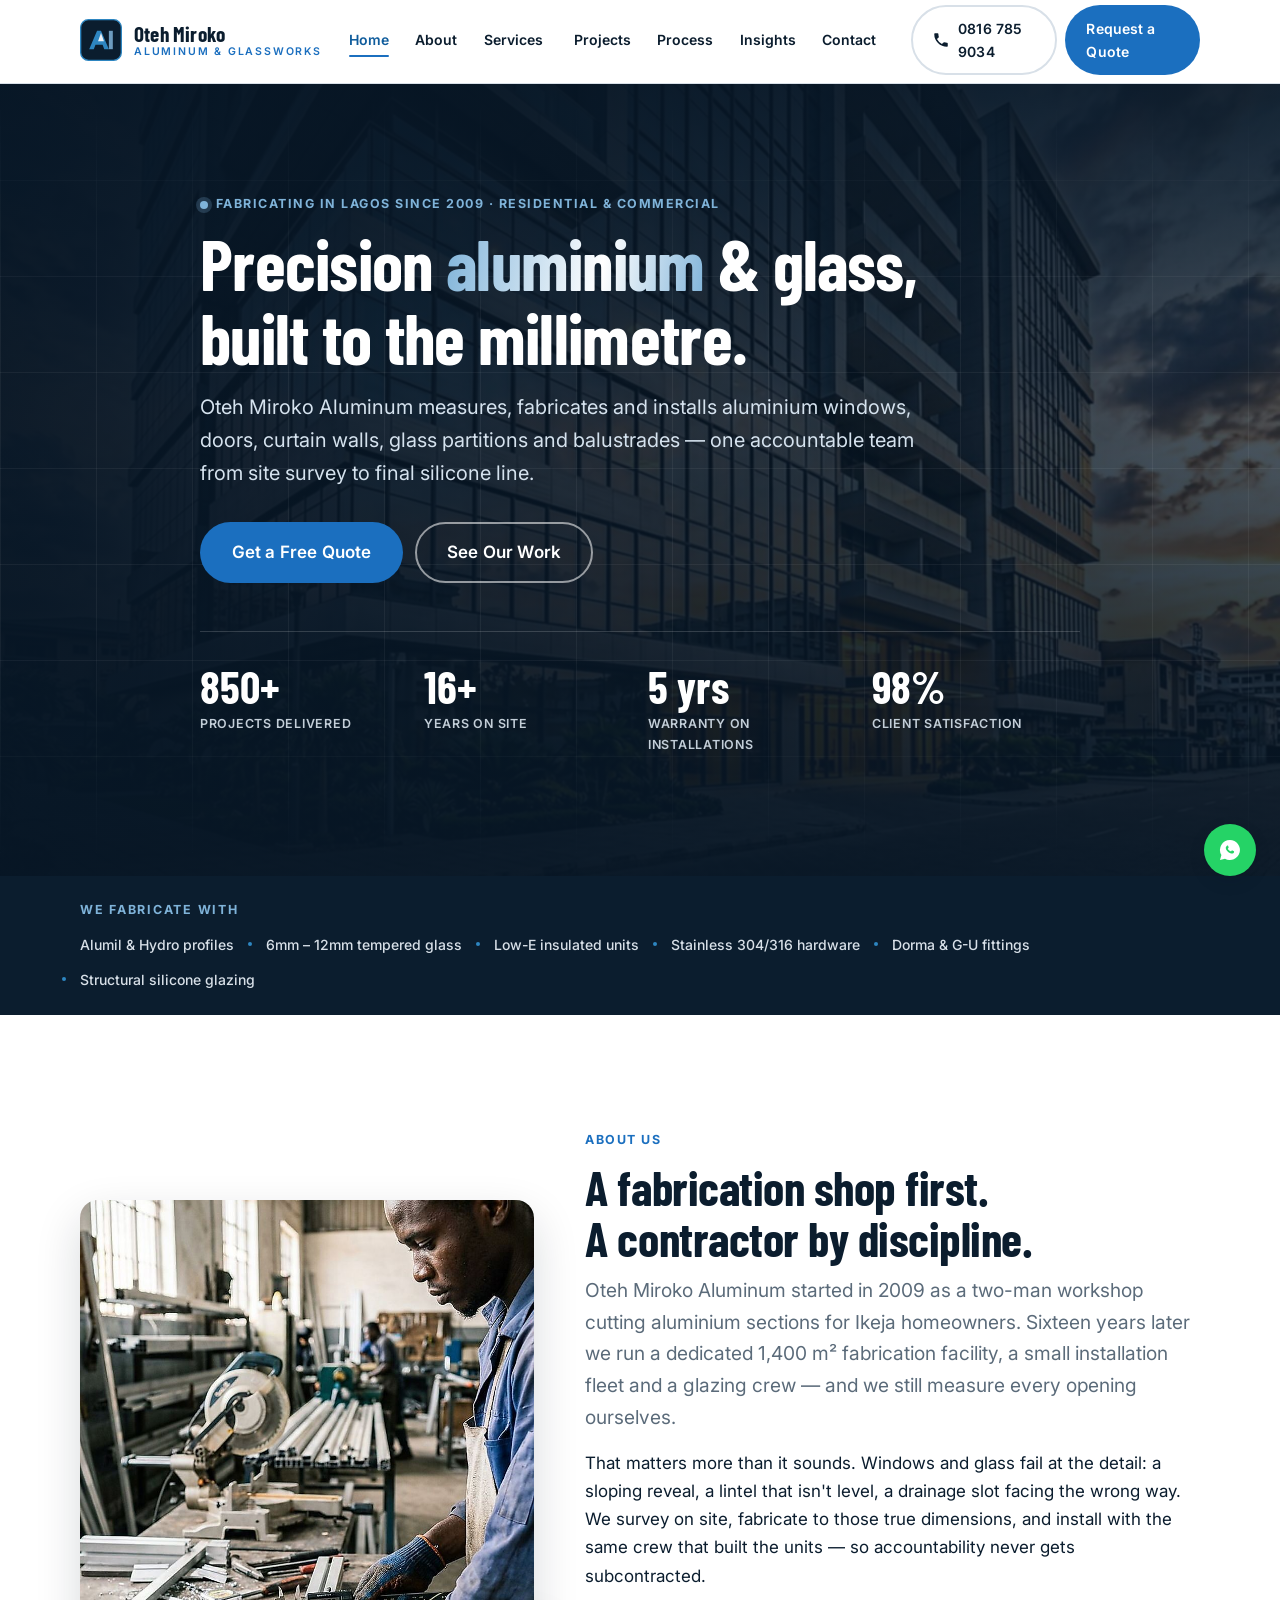
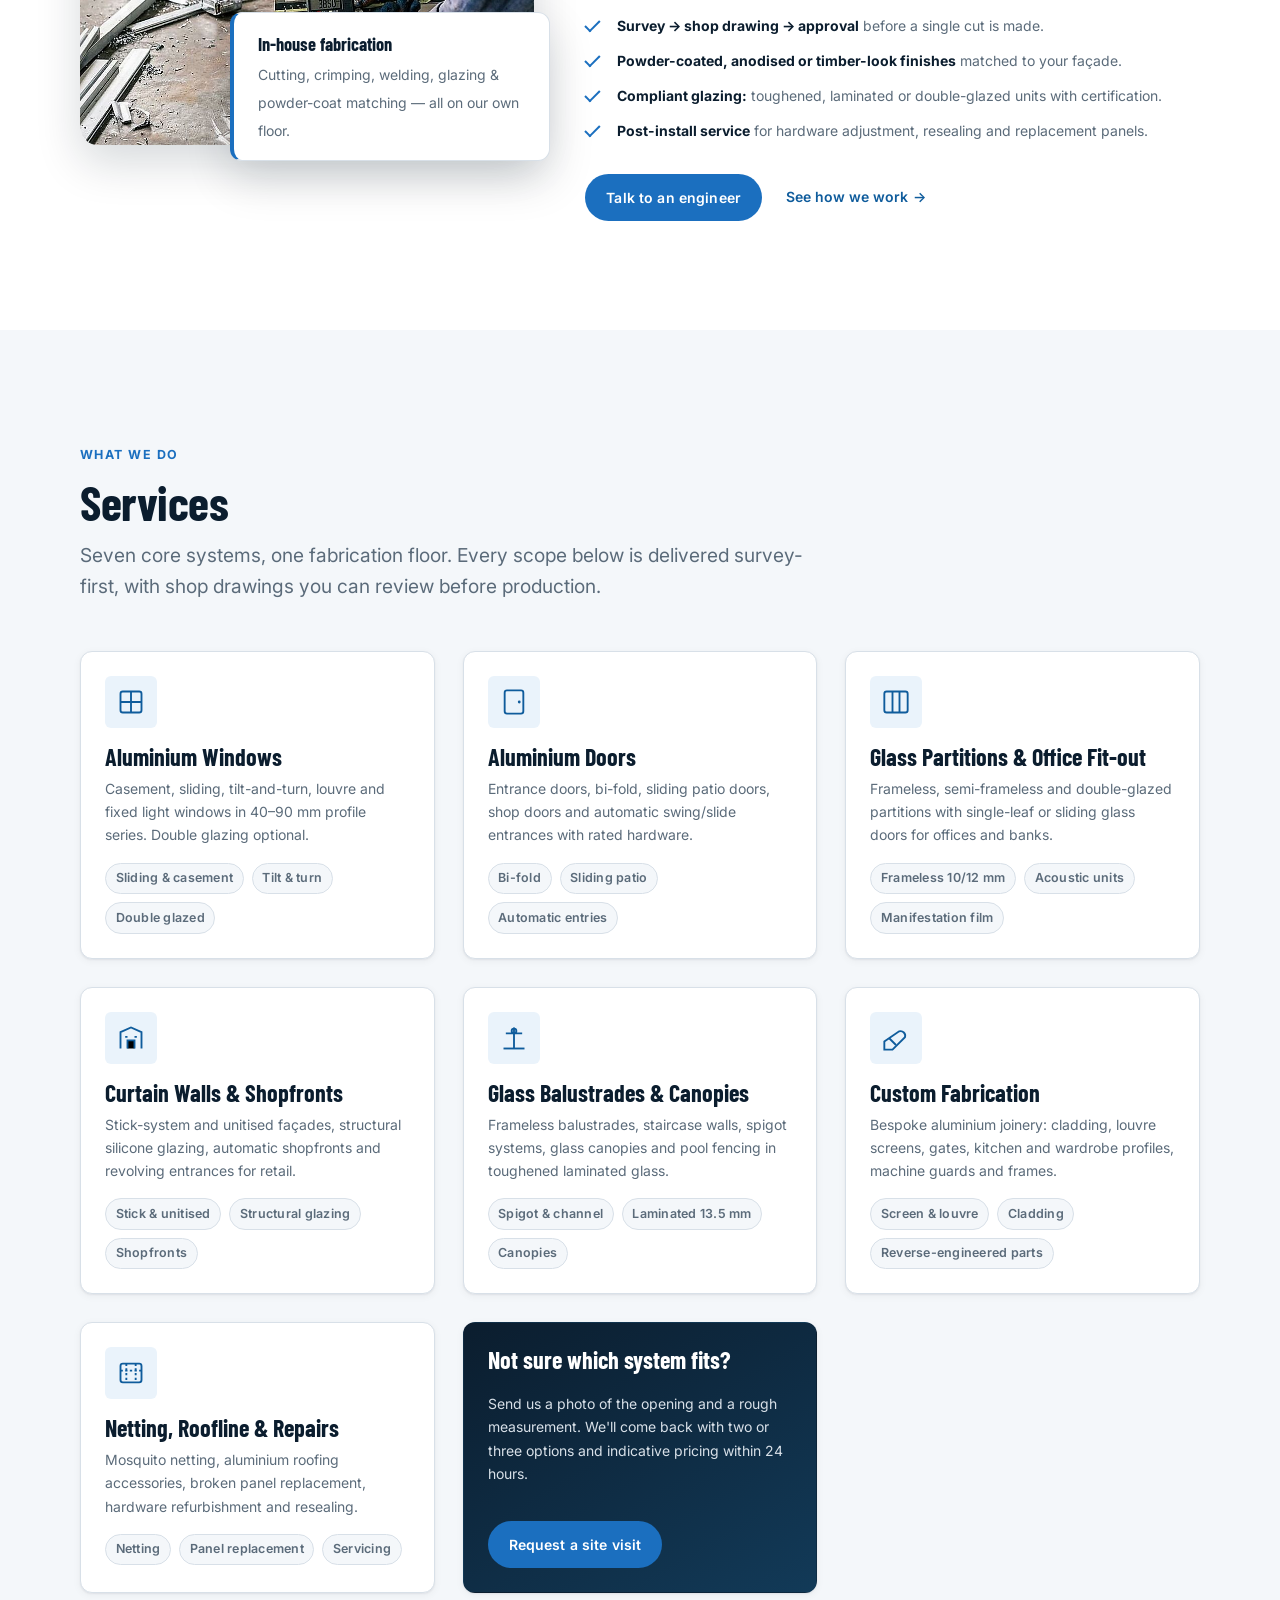
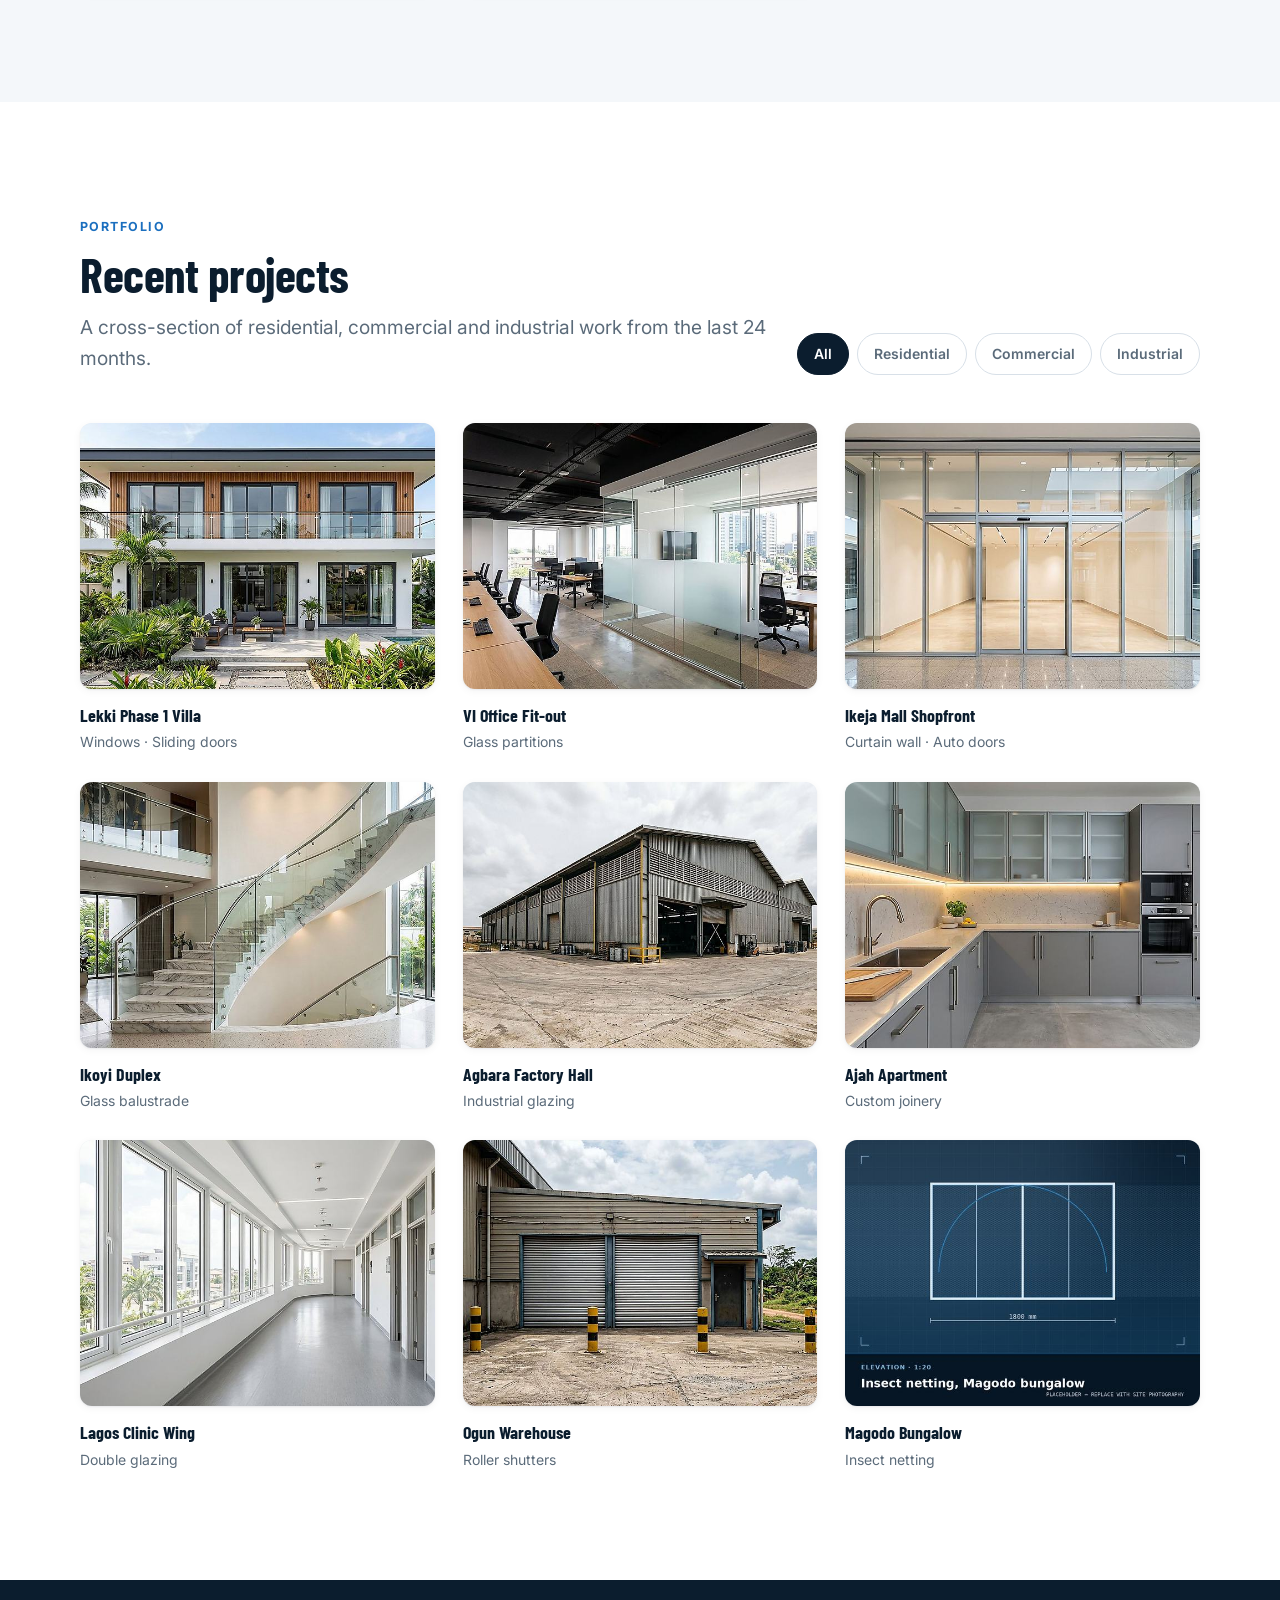
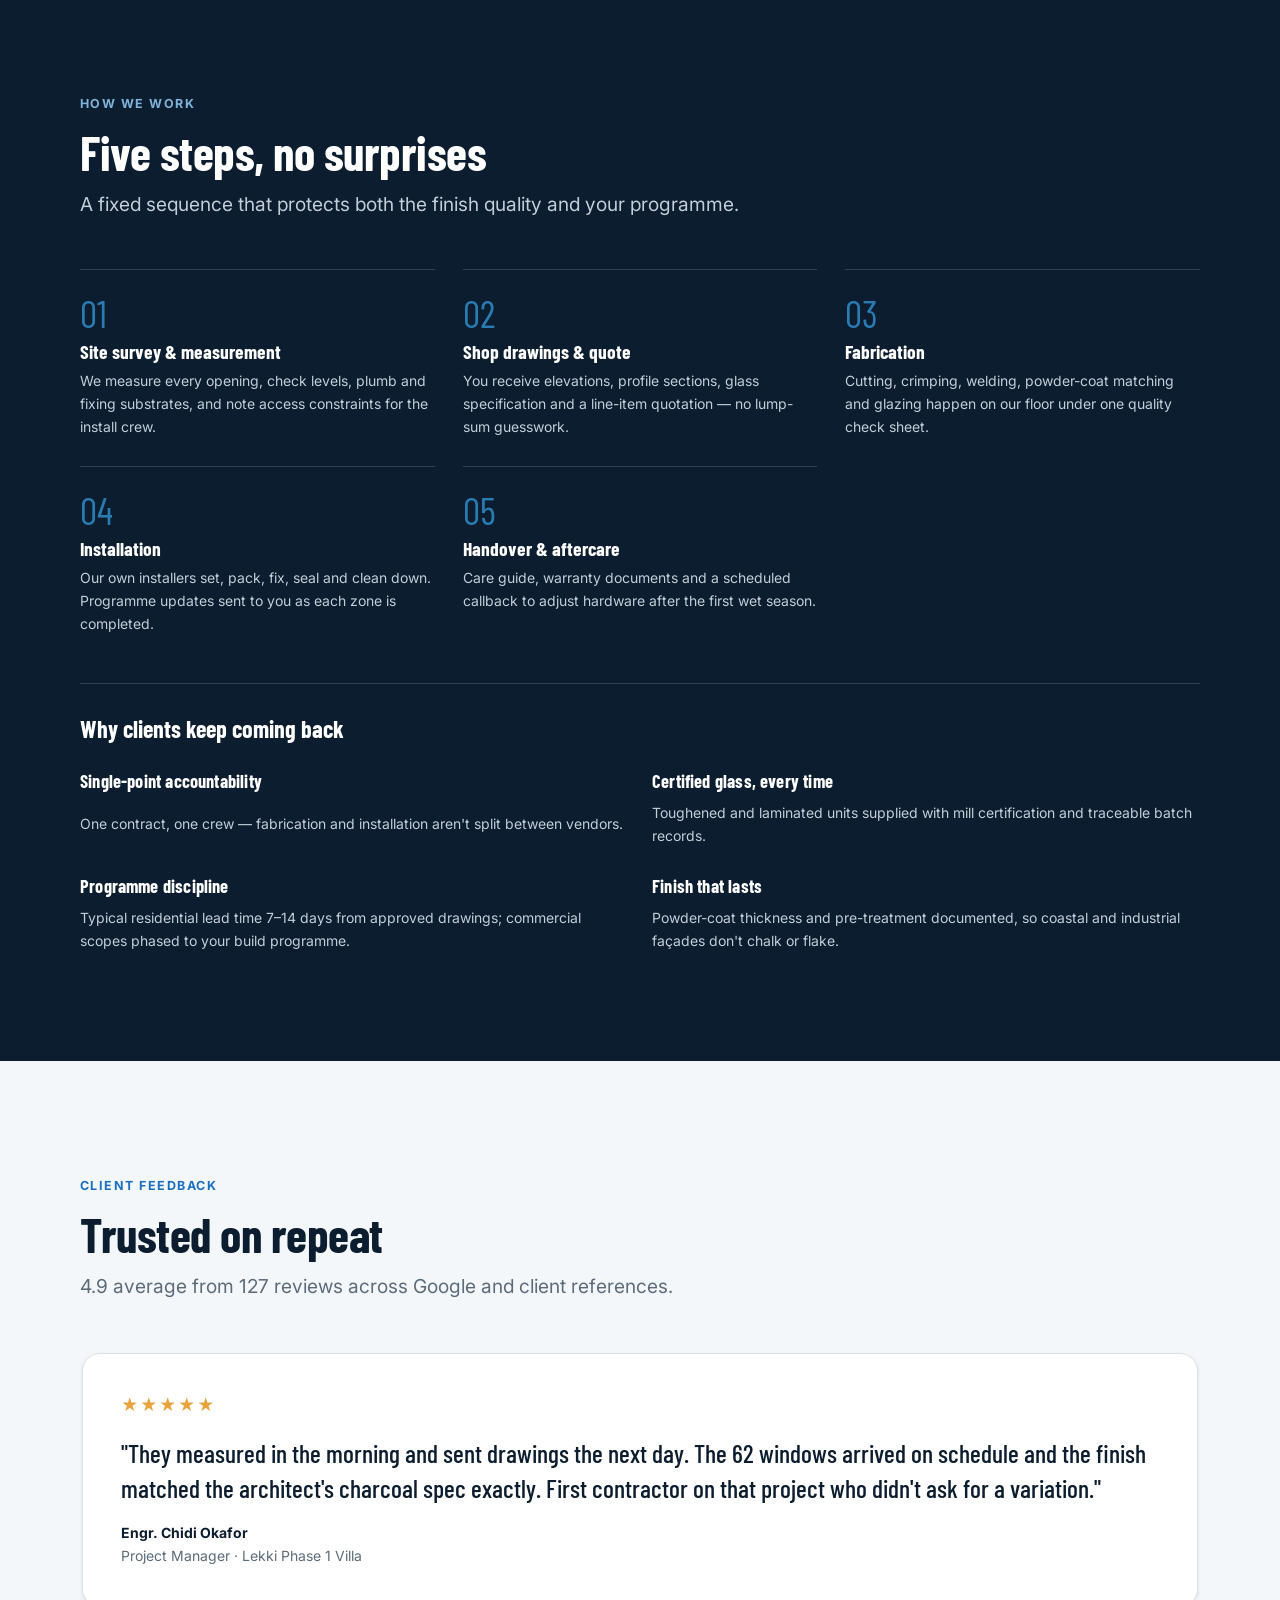
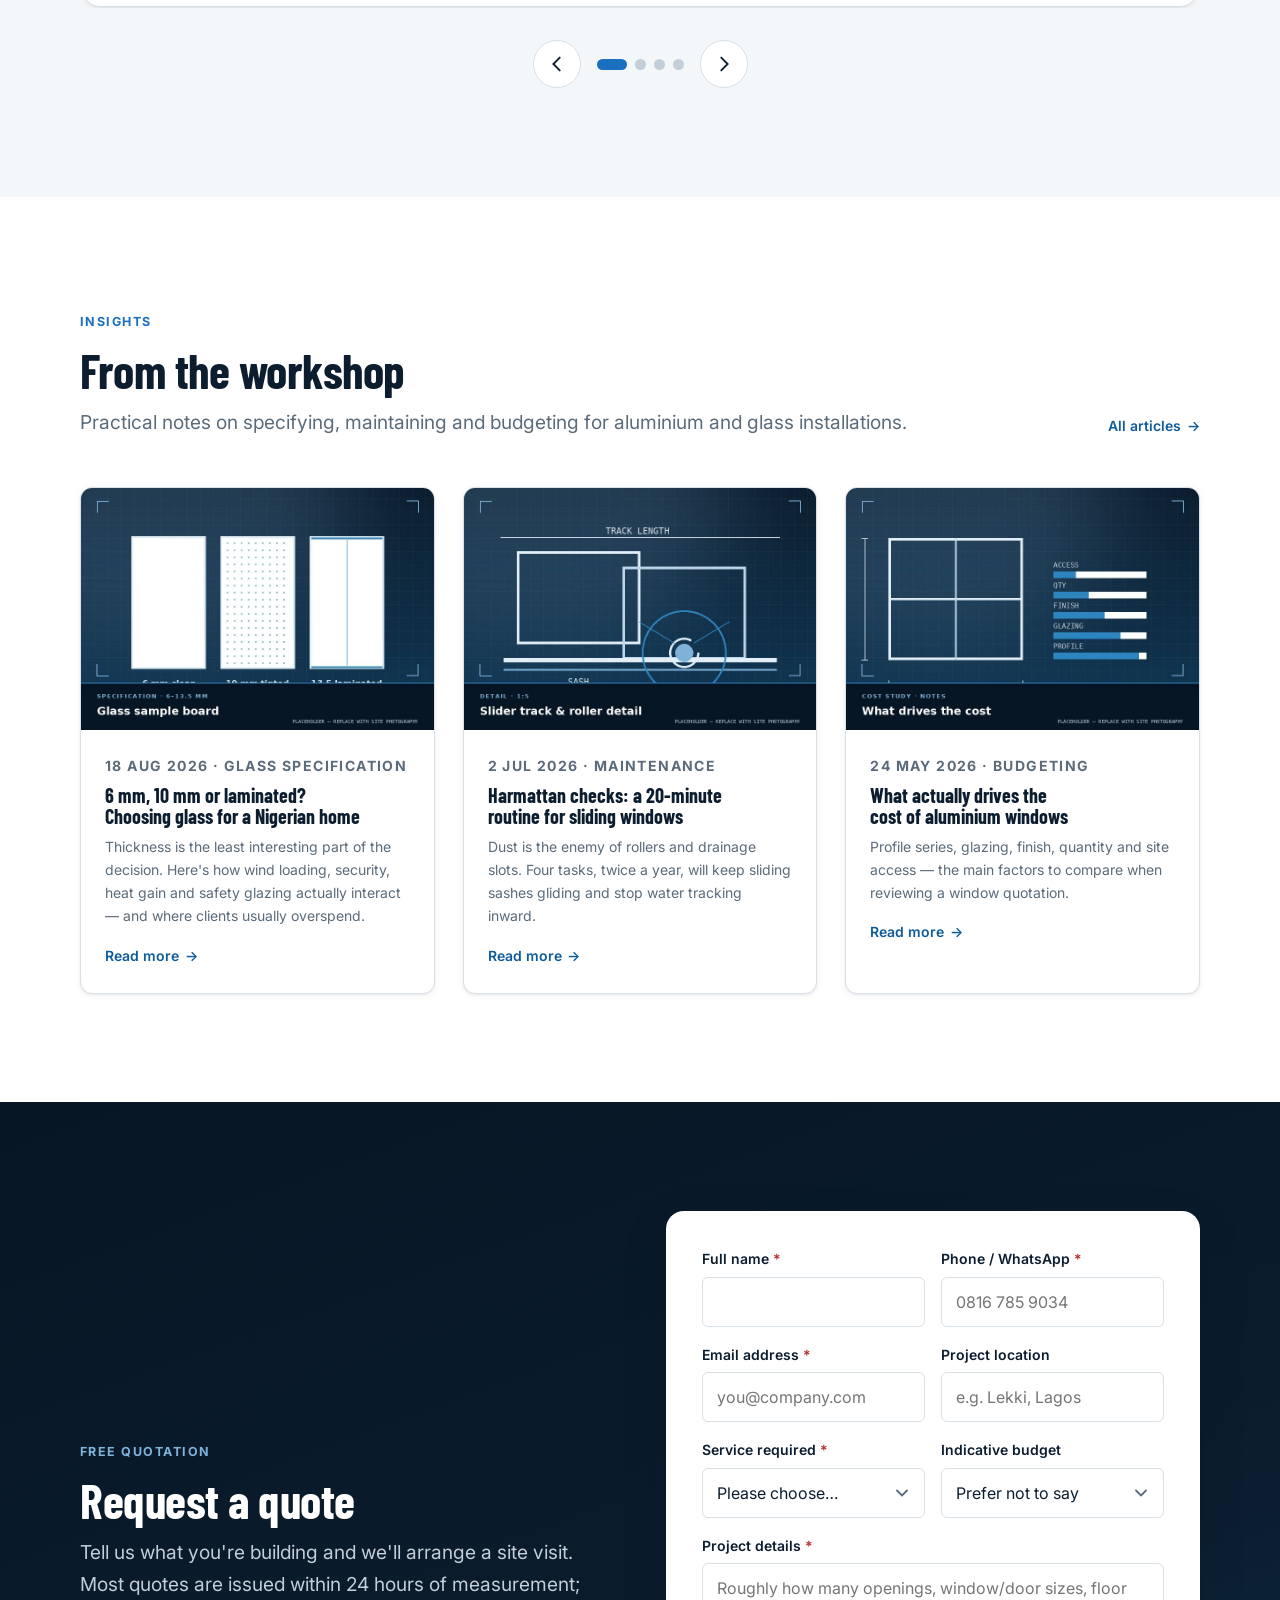
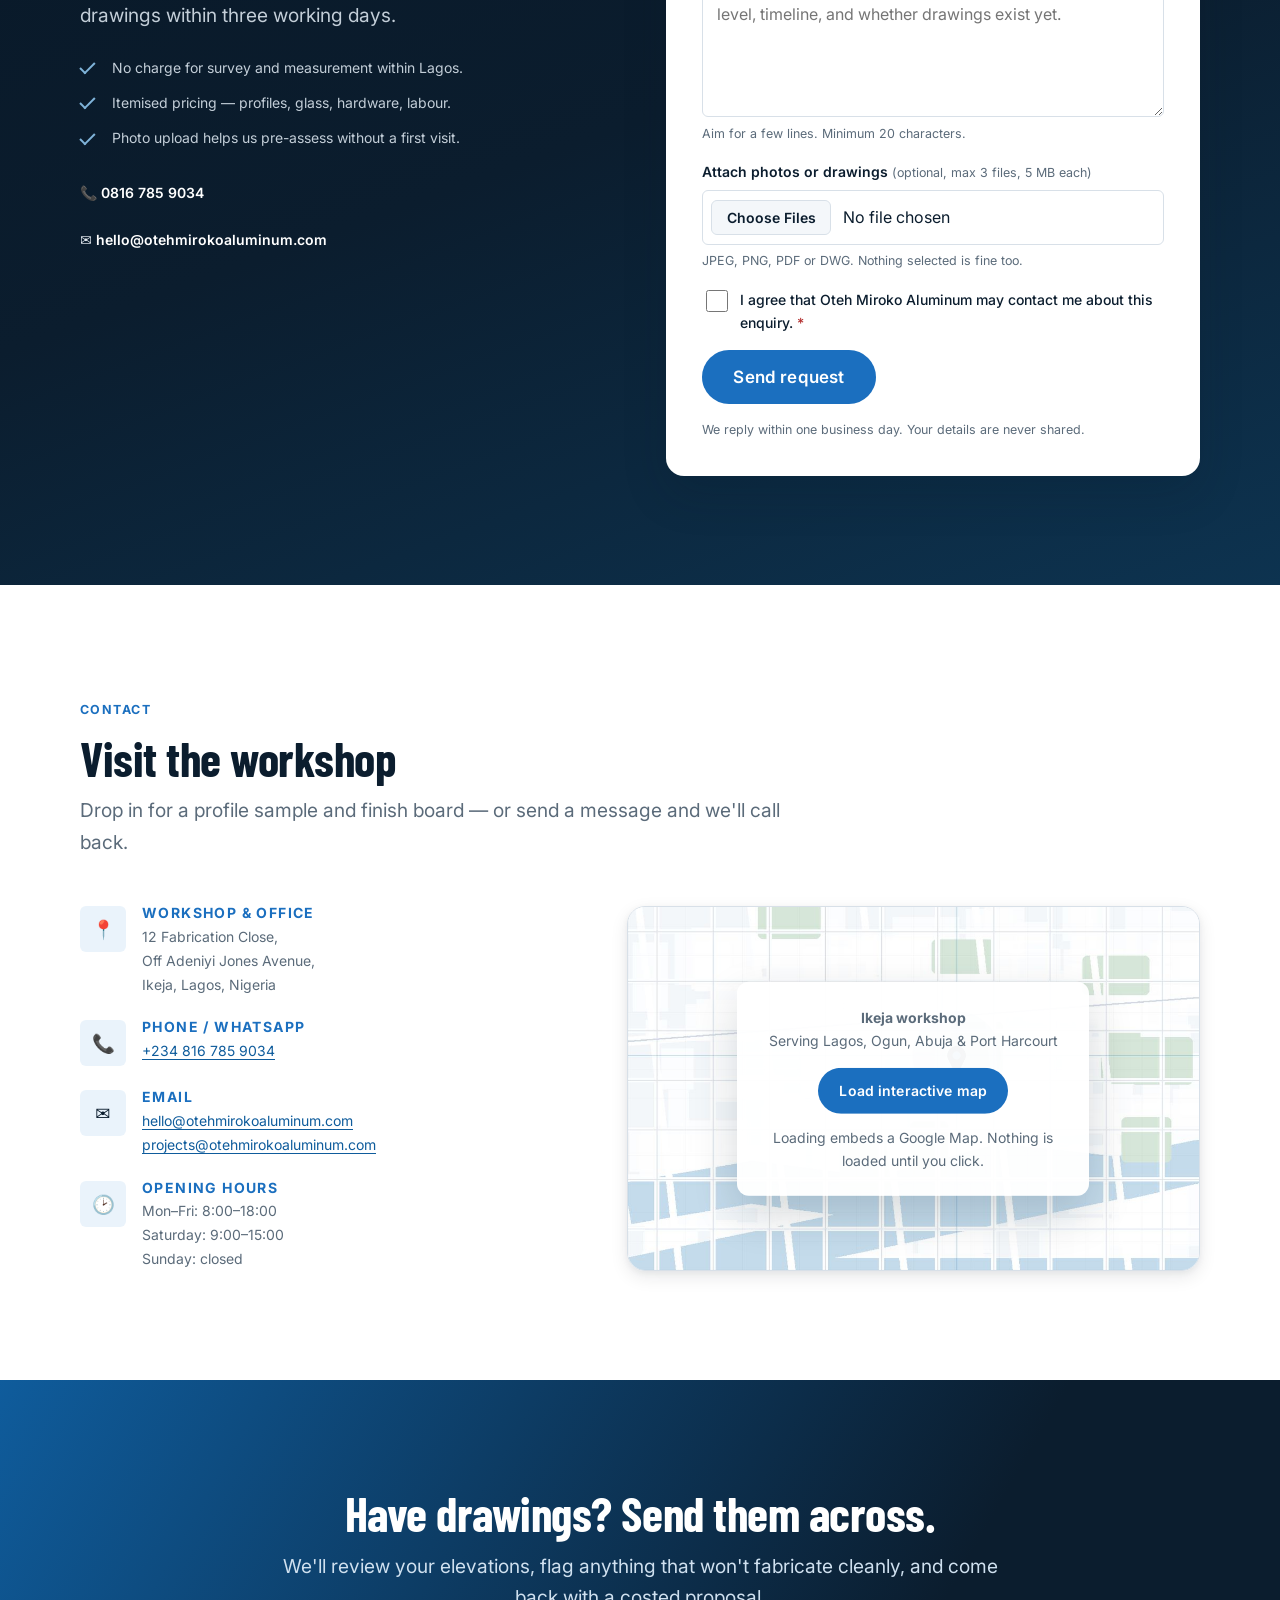
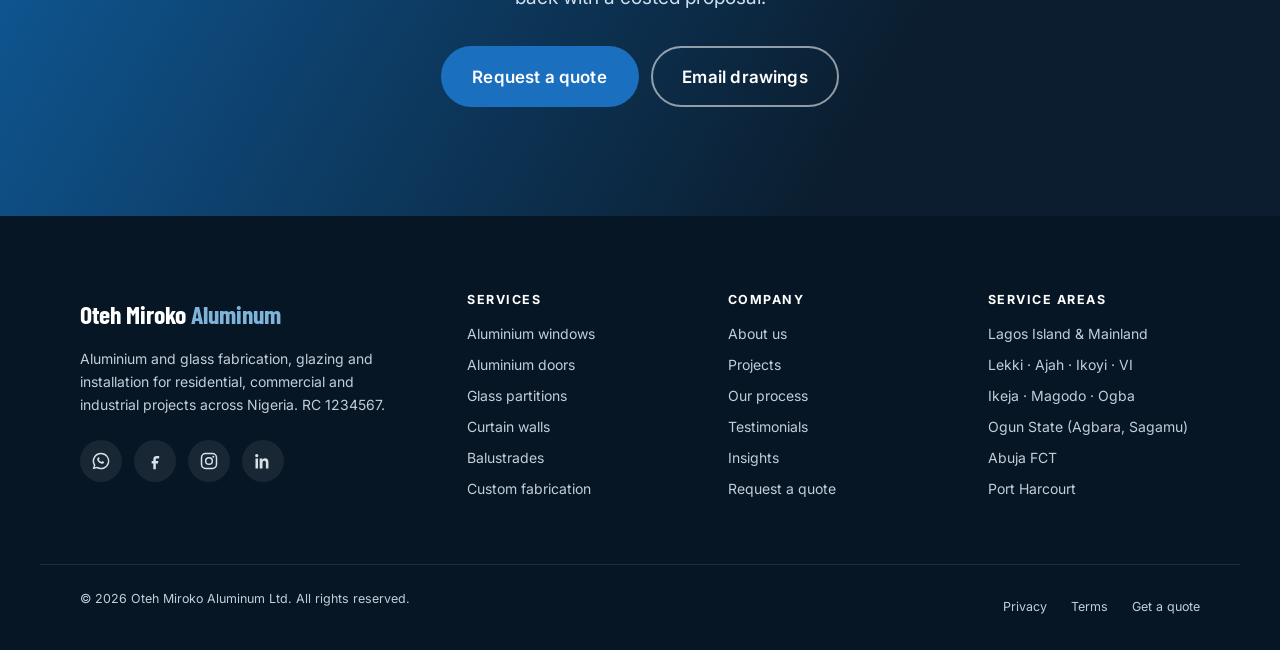
==== commit 76979c0b: "Fix site navigation and wire destinations Co-authored-by: arena-agent <297053741+arena-agent@users.n" ====
--- a/index.html
+++ b/index.html
@@ -53,7 +53,7 @@
   "name": "Oteh Miroko Aluminum",
   "description": "Aluminium and glass fabrication, glazing and installation company serving residential, commercial and industrial clients across Nigeria.",
   "url": "https://www.otehmirokoaluminum.com/",
-  "telephone": "+234-803-000-0000",
+  "telephone": "+234-816-785-9034",
   "email": "hello@otehmirokoaluminum.com",
   "image": "https://www.otehmirokoaluminum.com/images/og-cover.jpg",
   "logo": "https://www.otehmirokoaluminum.com/images/logo.png",
@@ -147,11 +147,11 @@
       </ul>
 
       <div class="nav__cta">
-        <a class="btn btn--ghost" href="tel:+2348030000000">
+        <a class="btn btn--ghost" href="tel:+2348167859034">
           <svg class="icon" viewBox="0 0 24 24" width="18" height="18" aria-hidden="true"><path d="M6.6 10.8a15.1 15.1 0 0 0 6.6 6.6l2.2-2.2a1 1 0 0 1 1-.24 11.4 11.4 0 0 0 3.6.58 1 1 0 0 1 1 1V20a1 1 0 0 1-1 1A17 17 0 0 1 3 4a1 1 0 0 1 1-1h3.5a1 1 0 0 1 1 1 11.4 11.4 0 0 0 .57 3.6 1 1 0 0 1-.25 1z" fill="currentColor"/></svg>
-          <span>0803 000 0000</span>
+          <span>0816 785 9034</span>
         </a>
-        <a class="btn btn--primary" href="#contact" data-cta="quote">Request a Quote</a>
+        <a class="btn btn--primary" href="#quote" data-cta="quote">Request a Quote</a>
       </div>
     </nav>
 
@@ -636,12 +636,12 @@
           <h2 class="section__title" id="blogTitle">From the workshop</h2>
           <p class="section__lede">Practical notes on specifying, maintaining and budgeting for aluminium and glass installations.</p>
         </div>
-        <a class="link-arrow" href="#blog">All articles <span aria-hidden="true">→</span></a>
+        <a class="link-arrow" href="insights/index.html">All articles <span aria-hidden="true">→</span></a>
       </header>
 
       <ul class="posts" role="list">
         <li class="post reveal">
-          <a class="post__link" href="#blog">
+          <a class="post__link" href="insights/glass-specification.html">
             <img src="images/blog-glass-types.jpg" alt="Sample squares of clear, tinted and laminated glass stacked on a workshop bench" width="800" height="560" loading="lazy" decoding="async">
             <div class="post__body">
               <p class="post__meta"><time datetime="2026-08-18">18 Aug 2026</time> · <span>Glass specification</span></p>
@@ -653,7 +653,7 @@
         </li>
 
         <li class="post reveal">
-          <a class="post__link" href="#blog">
+          <a class="post__link" href="insights/window-maintenance.html">
             <img src="images/blog-maintenance.jpg" alt="Technician applying silicone sealant along an aluminium window frame during maintenance" width="800" height="560" loading="lazy" decoding="async">
             <div class="post__body">
               <p class="post__meta"><time datetime="2026-07-02">2 Jul 2026</time> · <span>Maintenance</span></p>
@@ -665,12 +665,12 @@
         </li>
 
         <li class="post reveal">
-          <a class="post__link" href="#blog">
+          <a class="post__link" href="insights/window-cost-factors.html">
             <img src="images/blog-cost-factors.jpg" alt="Aluminium profile offcuts and shop drawings on a fabrication table" width="800" height="560" loading="lazy" decoding="async">
             <div class="post__body">
               <p class="post__meta"><time datetime="2026-05-24">24 May 2026</time> · <span>Budgeting</span></p>
               <h3>What actually drives the cost of aluminium windows</h3>
-              <p>Profile series, glazing, finish, quantity and site access — in that order. A breakdown of the five levers, with typical percentage impact on the final bill.</p>
+              <p>Profile series, glazing, finish, quantity and site access — the main factors to compare when reviewing a window quotation.</p>
               <span class="link-arrow">Read more <span aria-hidden="true">→</span></span>
             </div>
           </a>
@@ -682,7 +682,7 @@
   <!-- ============================================================
        9. QUOTE REQUEST FORM
        Client-side validated, with a honeypot field and a
-       file-attachment input. POST target is configurable in js/main.js.
+       file-attachment input. The action is handled by Netlify Forms.
        ============================================================ -->
   <section class="section section--quote" id="quote" aria-labelledby="quoteTitle">
     <div class="container grid-2">
@@ -700,15 +700,17 @@
           <li>Photo upload helps us pre-assess without a first visit.</li>
         </ul>
         <div class="quote-intro__contact">
-          <p><span aria-hidden="true">📞</span> <a href="tel:+2348030000000">0803 000 0000</a></p>
+          <p><span aria-hidden="true">📞</span> <a href="tel:+2348167859034">0816 785 9034</a></p>
           <p><span aria-hidden="true">✉️</span> <a href="mailto:hello@otehmirokoaluminum.com">hello@otehmirokoaluminum.com</a></p>
         </div>
       </div>
 
       <!-- novalidate: we take over validation so errors are announced in a
            summary and styled consistently across browsers. -->
-      <form class="form reveal" id="quoteForm" novalidate
-            action="https://formspree.io/f/your-endpoint-id" method="post" enctype="multipart/form-data">
+      <form class="form reveal" id="quoteForm" name="quote" novalidate
+            action="/" method="post" enctype="multipart/form-data"
+            data-netlify="true" netlify netlify-honeypot="company_url" data-demo="false">
+        <input type="hidden" name="form-name" value="quote">
 
         <p class="sr-only">Fields marked with an asterisk are required. Everything else is optional.</p>
 
@@ -732,7 +734,7 @@
           <div class="field">
             <label for="phone">Phone / WhatsApp <span class="req" aria-hidden="true">*</span></label>
             <input type="tel" id="phone" name="phone" autocomplete="tel" inputmode="tel" required
-                   placeholder="0803 000 0000" aria-describedby="err-phone" aria-required="true">
+                   placeholder="0816 785 9034" aria-describedby="err-phone" aria-required="true">
             <p class="field__error" id="err-phone" hidden></p>
           </div>
         </div>
@@ -793,7 +795,7 @@
         <div class="field">
           <label for="attachments">Attach photos or drawings <span class="opt">(optional, max 3 files, 5&nbsp;MB each)</span></label>
           <input type="file" id="attachments" name="attachments" multiple
-                 accept="image/*,.pdf,.dwg" aria-describedby="hint-files err-attachments">
+                 accept=".jpg,.jpeg,.png,.pdf,.dwg" aria-describedby="hint-files err-attachments">
           <p class="field__hint" id="hint-files">JPEG, PNG, PDF or DWG. Nothing selected is fine too.</p>
           <p class="field__error" id="err-attachments" hidden></p>
         </div>
@@ -848,8 +850,7 @@
               <span class="contact__ico" aria-hidden="true">📞</span>
               <div>
                 <h3>Phone / WhatsApp</h3>
-                <p><a href="tel:+2348030000000">+234 803 000 0000</a><br>
-                   <a href="tel:+2348120000000">+234 812 000 0000</a></p>
+                <p><a href="tel:+2348167859034">+234 816 785 9034</a></p>
               </div>
             </li>
             <li>
@@ -920,7 +921,7 @@
         commercial and industrial projects across Nigeria. RC 1234567.
       </p>
       <ul class="socials" role="list">
-        <li><a href="https://wa.me/2348030000000" aria-label="Chat with Oteh Miroko Aluminum on WhatsApp">
+        <li><a href="https://wa.me/2348167859034" aria-label="Chat with Oteh Miroko Aluminum on WhatsApp">
           <svg viewBox="0 0 24 24" width="20" height="20" aria-hidden="true"><path fill="currentColor" d="M12 2a10 10 0 0 0-8.6 15.1L2 22l5-1.3A10 10 0 1 0 12 2m0 1.8a8.2 8.2 0 1 1-4.2 15.2l-.4-.2-2.9.8.8-2.8-.2-.4A8.2 8.2 0 0 1 12 3.8m-3.1 4c-.2 0-.5.1-.7.3-.3.3-.8.9-.8 1.8s.6 1.9.7 2c.1.2 1.3 2.1 3.3 2.9 1.7.7 2.1.6 2.5.5.5 0 1.4-.5 1.6-1.1.2-.6.2-1 .1-1.1l-.5-.3-1.2-.6c-.2-.1-.3-.1-.5.1l-.6.7c-.1.2-.3.2-.5.1s-.9-.3-1.7-1a6 6 0 0 1-1.1-1.4c-.1-.2 0-.3.1-.4l.4-.5.2-.4v-.4l-.5-1.4q-.2-.3-.5-.3z"/></svg>
         </a></li>
         <li><a href="https://facebook.com" rel="noopener" aria-label="Oteh Miroko Aluminum on Facebook">
@@ -975,8 +976,8 @@
   <div class="container footer__bar">
     <p>© <span id="year">2026</span> Oteh Miroko Aluminum Ltd. All rights reserved.</p>
     <ul role="list">
-      <li><a href="#contact">Privacy</a></li>
-      <li><a href="#contact">Terms</a></li>
+      <li><a href="privacy.html">Privacy</a></li>
+      <li><a href="terms.html">Terms</a></li>
       <li><a href="#quote">Get a quote</a></li>
     </ul>
   </div>
@@ -984,7 +985,7 @@
 
 <!-- Floating actions: WhatsApp + back-to-top, revealed after the hero -->
 <div class="floaters">
-  <a class="floater floater--wa" href="https://wa.me/2348030000000" aria-label="Chat on WhatsApp">
+  <a class="floater floater--wa" href="https://wa.me/2348167859034" aria-label="Chat on WhatsApp">
     <svg viewBox="0 0 24 24" width="24" height="24" aria-hidden="true"><path fill="currentColor" d="M12 2a10 10 0 0 0-8.6 15.1L2 22l5-1.3A10 10 0 1 0 12 2m-3.1 5.8c.2-.2.5-.3.7-.3q.3 0 .5.3l.5 1.4v.4l-.2.4-.4.5c-.1.1-.2.2-.1.4a6 6 0 0 0 1.1 1.4c.8.7 1.5.9 1.7 1s.4 0 .5-.1l.6-.7c.2-.2.3-.2.5-.1l1.2.6.5.3c.1.1.1.5-.1 1.1s-1.1 1-1.6 1.1c-.4 0-.8.2-2.5-.5-2-.8-3.2-2.7-3.3-2.9-.1-.1-.7-.9-.7-2s.5-1.5.8-1.8"/></svg>
   </a>
   <button class="floater floater--top" type="button" id="backToTop" aria-label="Back to top" hidden>
--- a/css/styles.css
+++ b/css/styles.css
@@ -0,0 +1,1142 @@
+/* =============================================================================
+   OTEH MIROKO ALUMINUM — stylesheet
+   -----------------------------------------------------------------------------
+   Contents
+   01. Design tokens (colour, type, spacing, elevation)
+   02. Reset & base
+   03. Utilities (container, buttons, links, eyebrows, forms primitives)
+   04. Header & navigation
+   05. Hero
+   06. Strip / About
+   07. Services
+   08. Projects gallery
+   09. Process (dark section)
+   10. Testimonials carousel
+   11. Blog cards
+   12. Quote form
+   13. Contact & map
+   14. CTA band, Footer, Floaters
+   15. Lightbox, overlay, toast
+   16. Motion, reveal animations, scrollbar
+   17. Print
+   -----------------------------------------------------------------------------
+   Approach: mobile-first, one breakpoint ladder (640 / 900 / 1200).
+   All colour and type decisions live in tokens so the brand can be re-skinned
+   by editing section 01 only.
+   ============================================================================= */
+
+/* =============================================================================
+   01. DESIGN TOKENS
+   Brand palette interprets the brief's "silver, blue, white" as:
+   deep navy structure + engineering blue accent + brushed-silver neutrals.
+   ============================================================================= */
+:root {
+  /* --- Brand colour --- */
+  --navy-900: #071625;   /* darkest — footer, dark sections */
+  --navy-800: #0b1d2e;   /* primary dark surface */
+  --navy-700: #123a58;   /* raised dark surface, hovers */
+  --blue-700: #0f5c9c;
+  --blue-600: #1b6fbf;   /* primary action colour */
+  --blue-500: #2e86c1;   /* accent / brand mark */
+  --blue-300: #7fb3d9;   /* dark-surface accents */
+  --blue-050: #eaf3fb;   /* tinted section background */
+
+  --silver-900: #5b6b7a; /* secondary text */
+  --silver-700: #8494a3;
+  --silver-400: #c3ced8;
+  --silver-300: #d8e0e8; /* borders */
+  --silver-200: #e8eef4; /* tinted surface */
+  --silver-100: #f4f7fa; /* light surface */
+  --white: #ffffff;
+
+  --success: #1e7d4f;
+  --danger: #b32d2d;
+  --warn: #a76500;
+
+  /* --- Semantic aliases --- */
+  --bg: var(--white);
+  --bg-tint: var(--silver-100);
+  --surface: var(--white);
+  --surface-2: var(--silver-200);
+  --text: var(--navy-800);
+  --text-muted: var(--silver-900);
+  --border: var(--silver-300);
+  --brand: var(--blue-600);
+  --brand-dark: var(--blue-700);
+  --focus: #0b5fa5;
+
+  /* --- Type --- */
+  --font-display: "Barlow Condensed", "Arial Narrow", system-ui, sans-serif;
+  --font-body: "Inter", system-ui, -apple-system, "Segoe UI", Roboto, Arial, sans-serif;
+
+  /* Fluid type: clamp(min, preferred, max) removes most media-query work */
+  --fs-xs: 0.78rem;
+  --fs-sm: 0.875rem;
+  --fs-base: clamp(1rem, 0.96rem + 0.2vw, 1.0625rem);
+  --fs-lg: clamp(1.0625rem, 1rem + 0.35vw, 1.2rem);
+  --fs-h4: clamp(1.0625rem, 1rem + 0.4vw, 1.25rem);
+  --fs-h3: clamp(1.2rem, 1.05rem + 0.7vw, 1.5rem);
+  --fs-h2: clamp(1.85rem, 1.35rem + 2.3vw, 3rem);
+  --fs-h1: clamp(2.35rem, 1.4rem + 4.4vw, 4.4rem);
+
+  /* --- Space & shape --- */
+  --space-1: 0.25rem;
+  --space-2: 0.5rem;
+  --space-3: 0.75rem;
+  --space-4: 1rem;
+  --space-5: 1.5rem;
+  --space-6: 2rem;
+  --space-7: 3rem;
+  --space-8: 4rem;
+  --section-y: clamp(3.5rem, 2rem + 6vw, 7rem);
+  --container: 1200px;
+  --gutter: clamp(1rem, 0.4rem + 3vw, 2.5rem);
+  --radius-sm: 6px;
+  --radius: 12px;
+  --radius-lg: 18px;
+
+  /* --- Elevation: layered, low-contrast shadows read as "machined" not "floaty" --- */
+  --shadow-1: 0 1px 2px rgba(7, 22, 37, .06), 0 2px 8px rgba(7, 22, 37, .05);
+  --shadow-2: 0 6px 18px rgba(7, 22, 37, .09), 0 2px 6px rgba(7, 22, 37, .05);
+  --shadow-3: 0 18px 45px rgba(7, 22, 37, .16);
+
+  --header-h: 72px;
+  --ease: cubic-bezier(.22, .61, .36, 1);
+  --dur: 220ms;
+}
+
+/* =============================================================================
+   02. RESET & BASE
+   ============================================================================= */
+*, *::before, *::after { box-sizing: border-box; }
+
+/* Component display rules (e.g. grid/flex) must never override the HTML
+   hidden attribute; otherwise transparent overlays can block every click. */
+[hidden] { display: none !important; }
+
+html {
+  -webkit-text-size-adjust: 100%;
+  /* scroll-behavior set here is the single source of truth for anchor jumps;
+     JS respects prefers-reduced-motion by reading this same logic. */
+  scroll-behavior: smooth;
+  scroll-padding-top: calc(var(--header-h) + 16px);
+}
+
+body {
+  margin: 0;
+  background: var(--bg);
+  color: var(--text);
+  font-family: var(--font-body);
+  font-size: var(--fs-base);
+  line-height: 1.65;
+  -webkit-font-smoothing: antialiased;
+  overflow-x: hidden;
+}
+
+/* Lock scroll when the drawer or lightbox is open */
+body.is-locked { overflow: hidden; }
+
+img, svg, video { max-width: 100%; height: auto; display: block; }
+figure { margin: 0; }
+ul, ol { margin: 0; padding: 0; }
+li { list-style: none; }            /* lists are used for layout, not bullets */
+address { font-style: normal; }
+
+h1, h2, h3, h4 {
+  font-family: var(--font-display);
+  font-weight: 700;
+  line-height: 1.05;
+  letter-spacing: -0.01em;
+  margin: 0 0 var(--space-3);
+  text-wrap: balance;               /* avoids orphan words in headings */
+}
+h1 { font-size: var(--fs-h1); }
+h2 { font-size: var(--fs-h2); }
+h3 { font-size: var(--fs-h3); letter-spacing: 0; }
+h4 { font-size: var(--fs-h4); }
+p { margin: 0 0 var(--space-4); }
+p:last-child { margin-bottom: 0; }
+
+a { color: var(--brand-dark); text-underline-offset: 3px; }
+a:hover { color: var(--brand); }
+
+/* Visible, high-contrast focus ring everywhere (WCAG 2.4.7 / 1.4.11) */
+:focus-visible {
+  outline: 3px solid var(--focus);
+  outline-offset: 2px;
+  border-radius: 3px;
+}
+/* Dark surfaces need a light ring to stay visible */
+.section--dark :focus-visible,
+.site-footer :focus-visible,
+.hero :focus-visible,
+.lightbox :focus-visible,
+.cta-band :focus-visible { outline-color: #9fd0ff; }
+
+/* Skip link: off-canvas until focused */
+.skip-link {
+  position: absolute; left: -9999px; top: 0; z-index: 100;
+  background: var(--navy-800); color: var(--white);
+  padding: var(--space-3) var(--space-4); border-radius: 0 0 var(--radius-sm) 0;
+  font-weight: 600; text-decoration: none;
+}
+.skip-link:focus { left: 0; color: var(--white); }
+
+/* Screen-reader-only text that becomes visible on focus */
+.sr-only {
+  position: absolute; width: 1px; height: 1px; padding: 0; margin: -1px;
+  overflow: hidden; clip: rect(0 0 0 0); white-space: nowrap; border: 0;
+}
+
+/* =============================================================================
+   03. UTILITIES
+   ============================================================================= */
+.container {
+  width: 100%;
+  max-width: var(--container);
+  margin-inline: auto;
+  padding-inline: var(--gutter);
+}
+
+.section { padding-block: var(--section-y); }
+.section--tint { background: var(--bg-tint); }
+.section--dark { background: var(--navy-800); color: var(--silver-200); }
+.section--dark .section__title,
+.section--dark h3 { color: var(--white); }
+.section--dark .section__lede { color: var(--silver-400); }
+
+.section__head { max-width: 68ch; margin-bottom: var(--space-7); }
+.section__head--split {
+  max-width: none;
+  display: grid;
+  gap: var(--space-5);
+  align-items: end;
+}
+.section__title { margin-bottom: var(--space-3); }
+.section__lede { color: var(--text-muted); font-size: var(--fs-lg); margin: 0; }
+
+.eyebrow {
+  display: inline-flex; align-items: center; gap: var(--space-2);
+  font-family: var(--font-body);
+  font-size: var(--fs-xs);
+  font-weight: 700;
+  letter-spacing: .12em;
+  text-transform: uppercase;
+  color: var(--brand);
+  margin: 0 0 var(--space-3);
+}
+.eyebrow--light { color: var(--blue-300); }
+.eyebrow__dot {
+  width: 8px; height: 8px; border-radius: 50%;
+  background: currentColor;
+  box-shadow: 0 0 0 4px color-mix(in srgb, currentColor 22%, transparent);
+}
+
+.lede { font-size: var(--fs-lg); color: var(--text-muted); }
+.grad {
+  background: linear-gradient(100deg, var(--blue-300), var(--white) 60%, var(--blue-300));
+  -webkit-background-clip: text; background-clip: text;
+  color: transparent;
+}
+
+/* ---- Buttons --------------------------------------------------------------*/
+.btn {
+  --btn-bg: var(--brand);
+  --btn-fg: var(--white);
+  display: inline-flex; align-items: center; justify-content: center; gap: var(--space-2);
+  padding: 0.72em 1.35em;
+  min-height: 46px;                 /* comfortable touch target (WCAG 2.5.8) */
+  border: 2px solid transparent;
+  border-radius: 999px;
+  background: var(--btn-bg); color: var(--btn-fg);
+  font-family: var(--font-body);
+  font-size: var(--fs-sm);
+  font-weight: 600;
+  letter-spacing: .01em;
+  text-decoration: none;
+  cursor: pointer;
+  transition: transform var(--dur) var(--ease), box-shadow var(--dur) var(--ease),
+              background-color var(--dur) var(--ease), color var(--dur) var(--ease),
+              border-color var(--dur) var(--ease);
+}
+.btn:hover { transform: translateY(-2px); box-shadow: var(--shadow-2); color: var(--btn-fg); }
+.btn:active { transform: translateY(0); }
+.btn--lg { font-size: var(--fs-base); padding: 0.85em 1.75em; min-height: 54px; }
+.btn--primary { --btn-bg: var(--blue-600); }
+.btn--primary:hover { --btn-bg: var(--blue-700); }
+.btn--ghost {
+  --btn-bg: transparent; --btn-fg: var(--navy-800);
+  border-color: var(--silver-300);
+}
+.btn--ghost:hover { --btn-bg: var(--silver-100); }
+.btn--outline {
+  --btn-bg: transparent; --btn-fg: var(--white);
+  border-color: rgba(255, 255, 255, .55);
+}
+.btn--outline:hover { --btn-bg: rgba(255, 255, 255, .12); border-color: var(--white); }
+.section--dark .btn--outline { --btn-fg: var(--white); }
+.btn[disabled], .btn[aria-disabled="true"] { opacity: .6; pointer-events: none; }
+.btn .icon { flex: none; }
+.btn.is-loading .btn__label { opacity: .75; }
+.btn__label { transition: opacity var(--dur) var(--ease); }
+
+/* Inline "read more" style link with sliding arrow */
+.link-arrow {
+  display: inline-flex; align-items: center; gap: .4em;
+  font-weight: 600; font-size: var(--fs-sm);
+  color: var(--brand-dark); text-decoration: none;
+  border-bottom: 2px solid transparent;
+}
+.link-arrow span { transition: transform var(--dur) var(--ease); }
+.link-arrow:hover { border-bottom-color: currentColor; }
+.link-arrow:hover span { transform: translateX(4px); }
+
+/* ---- Tick lists ------------------------------------------------------------*/
+.ticks { display: grid; gap: var(--space-3); margin: var(--space-5) 0; }
+.ticks li {
+  position: relative; padding-left: 2rem; font-size: var(--fs-sm); color: var(--text-muted);
+}
+.ticks li::before {
+  content: ""; position: absolute; left: 0; top: .45em;
+  width: 1.1em; height: .6em;
+  border-left: 2.5px solid var(--brand); border-bottom: 2.5px solid var(--brand);
+  transform: rotate(-45deg);
+}
+.ticks li strong { color: var(--text); }
+.ticks--light li { color: var(--silver-400); }
+.ticks--light li strong { color: var(--white); }
+.ticks--light li::before { border-color: var(--blue-300); }
+
+/* ---- Layout grids ----------------------------------------------------------*/
+.grid-2 { display: grid; gap: clamp(1.75rem, 4vw, 4rem); align-items: start; }
+/* Wide variant: used by the About block so the copy column out-weighs the photo */
+.grid-2--wide { align-items: center; }
+
+/* Generic responsive 2-up / 3-up pattern used by several sections */
+.cards, .posts, .process, .gallery {
+  display: grid;
+  gap: clamp(1rem, 2.5vw, 1.75rem);
+}
+
+/* =============================================================================
+   04. HEADER & NAVIGATION
+   ============================================================================= */
+.site-header {
+  position: sticky; top: 0; z-index: 60;
+  background: rgba(255, 255, 255, .92);
+  -webkit-backdrop-filter: saturate(180%) blur(14px);
+  backdrop-filter: saturate(180%) blur(14px);
+  border-bottom: 1px solid var(--silver-300);
+  transition: box-shadow var(--dur) var(--ease), background-color var(--dur) var(--ease);
+}
+.site-header[data-scrolled="true"] { box-shadow: var(--shadow-2); }
+
+.header__inner {
+  min-height: var(--header-h);
+  display: flex; align-items: center; justify-content: space-between; gap: var(--space-4);
+}
+
+.brand {
+  display: inline-flex; align-items: center; gap: var(--space-3);
+  text-decoration: none; color: inherit; flex: none;
+}
+.brand__mark svg { display: block; }
+.brand__text { display: grid; line-height: 1.05; }
+.brand__text strong {
+  font-family: var(--font-display); font-size: 1.32rem; font-weight: 700;
+  letter-spacing: .01em; color: var(--navy-800);
+}
+.brand__text span {
+  font-size: .66rem; font-weight: 600; letter-spacing: .17em;
+  text-transform: uppercase; color: var(--brand);
+}
+
+/* Desktop nav */
+.nav { display: flex; align-items: center; gap: var(--space-5); }
+.nav__list { display: flex; align-items: center; gap: var(--space-1); }
+.nav__link {
+  position: relative;
+  display: inline-flex; align-items: center; gap: .35em;
+  padding: .55rem .7rem;
+  font-size: var(--fs-sm); font-weight: 600; color: var(--navy-800);
+  text-decoration: none; border-radius: var(--radius-sm);
+  transition: color var(--dur) var(--ease), background-color var(--dur) var(--ease);
+}
+.nav__link:hover { color: var(--brand-dark); background: var(--silver-100); }
+/* Underline indicator for the active section (JS sets aria-current) */
+.nav__link[aria-current="page"] { color: var(--brand-dark); }
+.nav__link[aria-current="page"]::after {
+  content: ""; position: absolute; left: .7rem; right: .7rem; bottom: .18rem;
+  height: 2.5px; background: var(--brand); border-radius: 2px;
+}
+.nav__chev { transition: transform var(--dur) var(--ease); }
+
+/* Services dropdown */
+.nav__has-menu { position: relative; }
+.nav__menu {
+  position: absolute; top: calc(100% + 10px); left: 0; min-width: 260px;
+  background: var(--white); border: 1px solid var(--silver-300);
+  border-radius: var(--radius); box-shadow: var(--shadow-3);
+  padding: var(--space-2);
+  display: grid; gap: 2px;
+  opacity: 0; visibility: hidden; transform: translateY(-8px);
+  transition: opacity var(--dur) var(--ease), transform var(--dur) var(--ease), visibility var(--dur);
+}
+.nav__has-menu:hover .nav__menu,
+.nav__has-menu:focus-within .nav__menu,
+.nav__menu[data-open="true"] { opacity: 1; visibility: visible; transform: translateY(0); }
+.nav__menu a {
+  display: block; padding: .6rem .75rem; border-radius: var(--radius-sm);
+  font-size: var(--fs-sm); font-weight: 500; color: var(--navy-800); text-decoration: none;
+}
+.nav__menu a:hover { background: var(--blue-050); color: var(--brand-dark); }
+.nav__cta { display: flex; align-items: center; gap: var(--space-2); }
+
+/* Hamburger */
+.nav-toggle {
+  display: none;
+  width: 48px; height: 48px; padding: 0;
+  background: transparent; border: 1px solid var(--silver-300);
+  border-radius: var(--radius-sm); cursor: pointer;
+}
+.nav-toggle__bars { display: grid; gap: 5px; margin: 0 auto; width: 22px; }
+.nav-toggle__bars i {
+  display: block; height: 2.5px; background: var(--navy-800); border-radius: 2px;
+  transition: transform var(--dur) var(--ease), opacity var(--dur) var(--ease);
+}
+.nav-toggle[aria-expanded="true"] i:nth-child(1) { transform: translateY(7.5px) rotate(45deg); }
+.nav-toggle[aria-expanded="true"] i:nth-child(2) { opacity: 0; }
+.nav-toggle[aria-expanded="true"] i:nth-child(3) { transform: translateY(-7.5px) rotate(-45deg); }
+
+/* Scroll progress bar */
+.scroll-progress {
+  height: 3px; width: 0;
+  background: linear-gradient(90deg, var(--blue-500), var(--blue-700));
+  transition: width 90ms linear;
+}
+
+/* =============================================================================
+   05. HERO
+   ============================================================================= */
+.hero {
+  position: relative;
+  isolation: isolate;
+  min-height: clamp(560px, 88vh, 900px);
+  display: grid; align-items: center;
+  padding-block: clamp(3rem, 8vw, 6rem) clamp(4rem, 9vw, 7rem);
+  background: var(--navy-900);
+  color: var(--white);
+  overflow: hidden;
+}
+.hero__media { position: absolute; inset: 0; z-index: -2; }
+.hero__media img { width: 100%; height: 100%; object-fit: cover; object-position: center 40%; }
+.hero__scrim {
+  position: absolute; inset: 0;
+  background:
+    linear-gradient(180deg, rgba(7,22,37,.92) 0%, rgba(7,22,37,.72) 42%, rgba(7,22,37,.94) 100%),
+    linear-gradient(90deg, rgba(7,22,37,.9) 0%, rgba(7,22,37,.35) 65%, transparent 100%);
+}
+/* Decorative mullion grid: pure CSS, reinforces the product metaphor */
+.hero__grid {
+  position: absolute; inset: 0; z-index: -1; pointer-events: none;
+  background-image:
+    linear-gradient(to right, rgba(255,255,255,.055) 1px, transparent 1px),
+    linear-gradient(to bottom, rgba(255,255,255,.055) 1px, transparent 1px);
+  background-size: 96px 96px;
+  mask-image: linear-gradient(180deg, transparent, #000 30%, #000 70%, transparent);
+}
+.hero__inner { max-width: 60rem; }
+.hero__title { font-size: var(--fs-h1); margin-bottom: var(--space-4); }
+.hero__lede {
+  font-size: clamp(1.02rem, .95rem + .5vw, 1.25rem);
+  color: #d5e2ee; max-width: 46rem; margin-bottom: var(--space-6);
+}
+.hero__actions { display: flex; flex-wrap: wrap; gap: var(--space-3); margin-bottom: var(--space-7); }
+
+.stats {
+  display: grid; grid-template-columns: repeat(2, minmax(0, 1fr));
+  gap: var(--space-5) var(--space-4);
+  margin: 0; padding-top: var(--space-6);
+  border-top: 1px solid rgba(255,255,255,.16);
+}
+.stat dt {
+  order: 2; font-size: var(--fs-xs); letter-spacing: .06em; text-transform: uppercase;
+  color: var(--silver-400); font-weight: 600; margin-top: .35rem;
+}
+.stat dd {
+  order: 1; margin: 0;
+  font-family: var(--font-display); font-size: clamp(1.9rem, 1.3rem + 2vw, 2.8rem);
+  font-weight: 700; line-height: 1; color: var(--white);
+}
+.stat { display: flex; flex-direction: column; }
+
+/* =============================================================================
+   06. MATERIAL STRIP / ABOUT
+   ============================================================================= */
+.strip { background: var(--navy-800); color: var(--silver-300); padding-block: var(--space-5); }
+.strip__label {
+  font-size: var(--fs-xs); text-transform: uppercase; letter-spacing: .14em;
+  font-weight: 700; color: var(--blue-300); margin: 0 0 var(--space-3);
+}
+.strip__list {
+  display: flex; flex-wrap: wrap; gap: var(--space-3) var(--space-6);
+  font-size: var(--fs-sm); font-weight: 500;
+}
+.strip__list li { position: relative; }
+.strip__list li + li::before {
+  content: ""; position: absolute; left: calc(var(--space-6) / -2); top: 50%;
+  width: 4px; height: 4px; border-radius: 50%; background: var(--blue-500);
+  transform: translate(-50%, -50%);
+}
+
+.about__copy { max-width: 46rem; }
+.about__media { position: relative; }
+.about__media img {
+  width: 100%; border-radius: var(--radius-lg); box-shadow: var(--shadow-3);
+  aspect-ratio: 4 / 5; object-fit: cover;
+}
+.badge-card {
+  position: absolute; right: clamp(-1rem, -2vw, 0rem); bottom: clamp(-1rem, -2vw, 1rem);
+  max-width: 20rem;
+  background: var(--white); border: 1px solid var(--silver-300);
+  border-left: 4px solid var(--brand);
+  border-radius: var(--radius); box-shadow: var(--shadow-3);
+  padding: var(--space-4) var(--space-5);
+}
+.badge-card strong { display: block; font-family: var(--font-display); font-size: 1.15rem; }
+.badge-card span { font-size: var(--fs-sm); color: var(--text-muted); }
+.about__actions { display: flex; flex-wrap: wrap; align-items: center; gap: var(--space-5); margin-top: var(--space-6); }
+
+/* =============================================================================
+   07. SERVICES
+   ============================================================================= */
+.cards { grid-template-columns: 1fr; }
+.card {
+  position: relative;
+  background: var(--surface);
+  border: 1px solid var(--silver-300);
+  border-radius: var(--radius);
+  padding: var(--space-5);
+  box-shadow: var(--shadow-1);
+  transition: transform var(--dur) var(--ease), box-shadow var(--dur) var(--ease),
+              border-color var(--dur) var(--ease);
+}
+.card::after {                       /* top accent line grows on hover */
+  content: ""; position: absolute; left: var(--space-5); right: var(--space-5); top: -1px;
+  height: 3px; border-radius: 0 0 3px 3px;
+  background: linear-gradient(90deg, var(--blue-500), var(--blue-700));
+  transform: scaleX(0); transform-origin: left;
+  transition: transform 320ms var(--ease);
+}
+.card:hover { transform: translateY(-4px); box-shadow: var(--shadow-2); border-color: var(--silver-400); }
+.card:hover::after { transform: scaleX(1); }
+.card__icon {
+  display: inline-grid; place-items: center;
+  width: 52px; height: 52px; margin-bottom: var(--space-4);
+  border-radius: var(--radius-sm);
+  background: var(--blue-050); color: var(--brand-dark);
+}
+.card h3 { margin-bottom: var(--space-2); }
+.card p { font-size: var(--fs-sm); color: var(--text-muted); }
+.card__meta { display: flex; flex-wrap: wrap; gap: var(--space-2); margin-top: var(--space-4); }
+.card__meta li {
+  font-size: var(--fs-xs); font-weight: 600; letter-spacing: .02em;
+  padding: .28rem .6rem; border-radius: 999px;
+  background: var(--silver-100); color: var(--silver-900); border: 1px solid var(--silver-300);
+}
+.card--cta {
+  background: linear-gradient(150deg, var(--navy-800), var(--navy-700));
+  border-color: transparent; color: var(--silver-200);
+  display: flex; flex-direction: column; justify-content: center; gap: var(--space-3);
+}
+.card--cta h3 { color: var(--white); }
+.card--cta p { color: var(--silver-300); }
+.card--cta .btn { align-self: start; margin-top: var(--space-2); }
+
+/* =============================================================================
+   08. PROJECTS GALLERY
+   ============================================================================= */
+.filters { display: flex; flex-wrap: wrap; gap: var(--space-2); }
+.filter {
+  padding: .5rem 1rem; min-height: 42px;
+  background: var(--white); color: var(--text-muted);
+  border: 1px solid var(--silver-300); border-radius: 999px;
+  font-family: var(--font-body); font-size: var(--fs-sm); font-weight: 600;
+  cursor: pointer;
+  transition: all var(--dur) var(--ease);
+}
+.filter:hover { border-color: var(--silver-400); color: var(--navy-800); }
+.filter.is-active { background: var(--navy-800); border-color: var(--navy-800); color: var(--white); }
+
+.gallery { grid-template-columns: 1fr; }
+.gallery__item { transition: opacity 260ms var(--ease), transform 260ms var(--ease); }
+/* JS toggles [hidden] after the fade so layout collapses cleanly */
+.gallery__item[hidden] { display: none; }
+.gallery__item.is-fading { opacity: 0; transform: scale(.97); }
+
+.gallery__link {
+  position: relative; display: block; overflow: hidden;
+  border-radius: var(--radius); background: var(--silver-200);
+  aspect-ratio: 4 / 3;
+  box-shadow: var(--shadow-1);
+}
+.gallery__link img {
+  width: 100%; height: 100%; object-fit: cover;
+  transition: transform 600ms var(--ease), filter var(--dur) var(--ease);
+}
+.gallery__link:hover img,
+.gallery__link:focus-visible img { transform: scale(1.06); }
+.gallery__zoom {
+  position: absolute; right: var(--space-3); top: var(--space-3);
+  width: 38px; height: 38px; display: grid; place-items: center;
+  background: rgba(11, 29, 46, .78); color: var(--white);
+  border-radius: 50%; font-size: 1.1rem;
+  opacity: 0; transform: translateY(-6px);
+  transition: opacity var(--dur) var(--ease), transform var(--dur) var(--ease);
+}
+.gallery__link:hover .gallery__zoom,
+.gallery__link:focus-visible .gallery__zoom { opacity: 1; transform: translateY(0); }
+
+.gallery figcaption {
+  padding: var(--space-3) 0 0;
+  display: flex; flex-direction: column;
+}
+.gallery figcaption strong { font-family: var(--font-display); font-size: 1.12rem; }
+.gallery figcaption span { font-size: var(--fs-sm); color: var(--text-muted); }
+.gallery__empty { text-align: center; color: var(--text-muted); padding-block: var(--space-6); }
+
+/* =============================================================================
+   09. PROCESS (dark)
+   ============================================================================= */
+.process { grid-template-columns: 1fr; counter-reset: step; }
+.step {
+  position: relative;
+  padding: var(--space-5) 0 0;
+  border-top: 1px solid rgba(255,255,255,.16);
+}
+.step__num {
+  display: block; font-family: var(--font-display); font-size: 2.4rem;
+  line-height: 1; color: var(--blue-500); margin-bottom: var(--space-2);
+  opacity: .9;
+}
+.step h3 { font-size: 1.22rem; margin-bottom: var(--space-2); }
+.step p { font-size: var(--fs-sm); color: var(--silver-400); }
+
+.why {
+  margin-top: var(--space-7); padding-top: var(--space-6);
+  border-top: 1px solid rgba(255,255,255,.16);
+}
+.why__title { font-size: var(--fs-h3); margin-bottom: var(--space-5); }
+.why__list { display: grid; gap: var(--space-5); }
+.why__list li { display: grid; gap: .3rem; }
+.why__list strong {
+  font-family: var(--font-display); font-size: 1.15rem; color: var(--white); letter-spacing: .01em;
+}
+.why__list span { font-size: var(--fs-sm); color: var(--silver-400); }
+
+/* =============================================================================
+   10. TESTIMONIALS CAROUSEL
+   ============================================================================= */
+.carousel { position: relative; }
+.carousel__viewport { overflow: hidden; }
+.carousel__track {
+  display: flex;
+  transition: transform 480ms var(--ease);
+  will-change: transform;
+}
+.carousel__slide { min-width: 100%; flex: 0 0 100%; padding: 2px; }
+.quote {
+  background: var(--white); border: 1px solid var(--silver-300);
+  border-radius: var(--radius-lg); box-shadow: var(--shadow-1);
+  padding: clamp(1.5rem, 3vw, 2.5rem);
+  height: 100%;
+  display: grid; gap: var(--space-4); align-content: start;
+}
+.quote__stars { color: #e8a33d; letter-spacing: .12em; font-size: 1.05rem; }
+.quote blockquote { margin: 0; }
+.quote blockquote p {
+  font-family: var(--font-display); font-weight: 500;
+  font-size: clamp(1.15rem, 1rem + .9vw, 1.6rem);
+  line-height: 1.35; color: var(--navy-800); margin: 0;
+}
+.quote figcaption { display: grid; font-size: var(--fs-sm); }
+.quote figcaption strong { color: var(--navy-800); }
+.quote figcaption span { color: var(--text-muted); }
+
+.carousel__controls {
+  display: flex; align-items: center; justify-content: center;
+  gap: var(--space-4); margin-top: var(--space-6);
+}
+.carousel__btn {
+  width: 48px; height: 48px; display: grid; place-items: center;
+  background: var(--white); border: 1px solid var(--silver-300);
+  border-radius: 50%; color: var(--navy-800); cursor: pointer;
+  transition: all var(--dur) var(--ease);
+}
+.carousel__btn:hover { background: var(--navy-800); color: var(--white); border-color: var(--navy-800); }
+.carousel__dots { display: flex; gap: var(--space-2); }
+.carousel__dot {
+  width: 11px; height: 11px; padding: 0; border-radius: 50%;
+  background: var(--silver-400); border: none; cursor: pointer;
+  transition: all var(--dur) var(--ease);
+}
+.carousel__dot[aria-selected="true"] { background: var(--brand); width: 30px; border-radius: 999px; }
+
+/* =============================================================================
+   11. BLOG CARDS
+   ============================================================================= */
+.posts { grid-template-columns: 1fr; }
+.post {
+  background: var(--surface); border: 1px solid var(--silver-300);
+  border-radius: var(--radius); overflow: hidden; box-shadow: var(--shadow-1);
+  transition: transform var(--dur) var(--ease), box-shadow var(--dur) var(--ease);
+}
+.post:hover { transform: translateY(-4px); box-shadow: var(--shadow-2); }
+.post__link { display: block; color: inherit; text-decoration: none; height: 100%; }
+.post__link img { width: 100%; aspect-ratio: 16 / 11; object-fit: cover; }
+.post__body { padding: var(--space-5); display: grid; gap: var(--space-2); }
+.post__meta {
+  font-size: var(--fs-xs); text-transform: uppercase; letter-spacing: .1em;
+  font-weight: 700; color: var(--brand); margin: 0;
+}
+.post h3 { font-size: 1.25rem; margin: 0; }
+.post__body p { font-size: var(--fs-sm); color: var(--text-muted); margin: 0; }
+.post__body .link-arrow { margin-top: var(--space-2); }
+
+/* =============================================================================
+   ARTICLE / INSIGHTS PAGES
+   ============================================================================= */
+.article-page { min-height: 65vh; }
+.breadcrumbs {
+  display: flex; flex-wrap: wrap; align-items: center; gap: var(--space-2);
+  margin-bottom: var(--space-6); color: var(--text-muted); font-size: var(--fs-sm);
+}
+.breadcrumbs li { list-style: none; }
+.breadcrumbs li + li::before { content: "/"; margin-right: var(--space-2); color: var(--silver-700); }
+.breadcrumbs a { color: var(--brand-dark); text-decoration: none; }
+.breadcrumbs a:hover { text-decoration: underline; }
+.article { max-width: 820px; margin-inline: auto; }
+.article__header { margin-bottom: var(--space-6); }
+.article__header .section__title { max-width: 20ch; }
+.article__meta { color: var(--text-muted); font-size: var(--fs-sm); margin-top: var(--space-3); }
+.article__hero { margin: 0 0 var(--space-7); }
+.article__hero img { width: 100%; max-height: 520px; object-fit: cover; border-radius: var(--radius-lg); }
+.article__content { display: grid; gap: var(--space-4); color: var(--text-muted); line-height: 1.8; }
+.article__content h2 { color: var(--navy-800); margin: var(--space-4) 0 0; }
+.article__content h3 { color: var(--navy-800); margin: var(--space-3) 0 0; }
+.article__list { display: grid; gap: var(--space-3); padding-left: 1.25rem; }
+.article__list li { list-style: disc; }
+.article__cta {
+  margin-top: var(--space-7); padding: clamp(1.25rem, 3vw, 2rem);
+  display: flex; flex-wrap: wrap; align-items: center; justify-content: space-between;
+  gap: var(--space-4); background: var(--silver-100); border: 1px solid var(--silver-300);
+  border-radius: var(--radius-lg);
+}
+.article__cta h2 { margin: 0 0 var(--space-2); font-size: var(--fs-h3); }
+.article__cta p { margin: 0; color: var(--text-muted); }
+.insights-index__head { max-width: 70ch; margin-bottom: var(--space-7); }
+.insights-index__actions { display: flex; flex-wrap: wrap; gap: var(--space-3); margin-top: var(--space-6); }
+
+/* =============================================================================
+   12. QUOTE FORM
+   ============================================================================= */
+.section--quote { background: linear-gradient(160deg, var(--navy-900), var(--navy-800) 55%, #0d3350); color: var(--silver-200); }
+.section--quote .section__title { color: var(--white); }
+.quote-intro .section__lede { color: var(--silver-400); }
+.quote-intro__contact { display: grid; gap: var(--space-2); margin-top: var(--space-6); font-size: var(--fs-sm); }
+.quote-intro__contact a { color: var(--white); font-weight: 600; text-decoration: none; }
+.quote-intro__contact a:hover { color: var(--blue-300); text-decoration: underline; }
+
+.form {
+  background: var(--white); color: var(--text);
+  border-radius: var(--radius-lg); box-shadow: var(--shadow-3);
+  padding: clamp(1.25rem, 3vw, 2.25rem);
+  display: grid; gap: var(--space-4);
+}
+.form__row { display: grid; gap: var(--space-4); }
+.field { display: grid; gap: .4rem; }
+.field label {
+  font-size: var(--fs-sm); font-weight: 600; color: var(--navy-800);
+}
+.req { color: var(--danger); }
+.opt { font-weight: 400; color: var(--text-muted); font-size: var(--fs-xs); }
+
+/* Inputs: 16px min font-size prevents iOS Safari zoom-on-focus */
+.form input[type="text"], .form input[type="tel"], .form input[type="email"],
+.form input[type="file"], .form select, .form textarea {
+  width: 100%; min-height: 50px;
+  padding: .75rem .9rem;
+  font-family: var(--font-body); font-size: 1rem; color: var(--text);
+  background: var(--white);
+  border: 1.5px solid var(--silver-300); border-radius: var(--radius-sm);
+  transition: border-color var(--dur) var(--ease), box-shadow var(--dur) var(--ease);
+}
+.form textarea { min-height: 130px; resize: vertical; line-height: 1.6; }
+.form select {
+  appearance: none;
+  background-image: url("data:image/svg+xml,%3Csvg xmlns='http://www.w3.org/2000/svg' viewBox='0 0 12 8'%3E%3Cpath d='M1 1.5 6 6.5l5-5' fill='none' stroke='%235b6b7a' stroke-width='1.8' stroke-linecap='round'/%3E%3C/svg%3E");
+  background-repeat: no-repeat; background-position: right 1rem center; background-size: 12px;
+  padding-right: 2.6rem;
+}
+.form input:hover, .form select:hover, .form textarea:hover { border-color: var(--silver-400); }
+.form input:focus, .form select:focus, .form textarea:focus {
+  border-color: var(--brand); box-shadow: 0 0 0 4px rgba(27, 111, 191, .16); outline: none;
+}
+/* Inputs use :focus (not :focus-visible) since only keyboard/typing reaches them;
+   the box-shadow above is the visible focus indicator for WCAG 2.4.7. */
+
+/* Error state: colour + icon + text, never colour alone (WCAG 1.4.1) */
+.field.has-error input, .field.has-error select, .field.has-error textarea
+{ border-color: var(--danger); background: #fdf5f5; }
+.field.has-error input[type="checkbox"] { outline: 2px solid var(--danger); outline-offset: 2px; }
+.field__error {
+  display: flex; align-items: flex-start; gap: .4rem;
+  font-size: var(--fs-xs); font-weight: 600; color: var(--danger); margin: 0;
+}
+.field__error::before { content: "⚠"; font-size: .95em; line-height: 1.5; }
+.field__hint { font-size: var(--fs-xs); color: var(--text-muted); margin: 0; }
+
+.field--check { grid-template-columns: auto 1fr; align-items: start; gap: .6rem; }
+.field--check input[type="checkbox"] {
+  width: 22px; height: 22px; margin-top: .15rem; accent-color: var(--brand);
+}
+.field--check label { font-weight: 500; font-size: var(--fs-sm); }
+.field--check .field__error { grid-column: 1 / -1; }
+
+/* File input styling with an accessible visually-hidden native control */
+.form input[type="file"] { padding: .55rem; cursor: pointer; }
+.form input[type="file"]::file-selector-button {
+  margin-right: .75rem; padding: .5rem .9rem;
+  background: var(--silver-100); color: var(--navy-800);
+  border: 1px solid var(--silver-300); border-radius: var(--radius-sm);
+  font-family: var(--font-body); font-weight: 600; font-size: var(--fs-sm); cursor: pointer;
+}
+
+.form__actions { display: flex; flex-wrap: wrap; align-items: center; gap: var(--space-4); }
+.form__note { font-size: var(--fs-xs); color: var(--text-muted); margin: 0; }
+
+/* Spinner: CSS-only, animated only while submitting */
+.btn__spinner { display: none; width: 18px; height: 18px; border-radius: 50%;
+  border: 2.5px solid rgba(255,255,255,.4); border-top-color: var(--white);
+  animation: spin 700ms linear infinite; }
+.btn.is-loading .btn__spinner { display: block; }
+@keyframes spin { to { transform: rotate(360deg); } }
+
+.form__status {
+  padding: var(--space-4); border-radius: var(--radius-sm);
+  font-size: var(--fs-sm); font-weight: 500;
+  border-left: 4px solid var(--brand); background: var(--blue-050); color: var(--navy-800);
+}
+.form__status[data-state="success"] { border-left-color: var(--success); background: #eefaf3; }
+.form__status[data-state="error"] { border-left-color: var(--danger); background: #fdf2f2; }
+
+.hp { position: absolute; left: -9999px; opacity: 0; height: 0; overflow: hidden; }
+
+/* =============================================================================
+   13. CONTACT & MAP
+   ============================================================================= */
+.contact { display: grid; gap: clamp(1.5rem, 4vw, 3rem); }
+.contact__info { align-content: start; min-width: 0; }
+.contact__list { display: grid; gap: var(--space-5); }
+.contact__list li { display: grid; grid-template-columns: auto 1fr; gap: var(--space-4); }
+.contact__ico {
+  display: grid; place-items: center;
+  width: 46px; height: 46px; border-radius: var(--radius-sm);
+  background: var(--blue-050); font-size: 1.15rem;
+}
+.contact__list h3 { font-family: var(--font-body); font-size: var(--fs-sm); font-weight: 700;
+  text-transform: uppercase; letter-spacing: .1em; color: var(--brand); margin: 0 0 .25rem; }
+.contact__list p, .contact__list address { font-size: var(--fs-sm); color: var(--text-muted); margin: 0; line-height: 1.7; }
+
+.map { position: relative; min-height: 380px; border-radius: var(--radius-lg); overflow: hidden; box-shadow: var(--shadow-2); border: 1px solid var(--silver-300); }
+.map__poster { position: absolute; inset: 0; }
+.map__poster img { width: 100%; height: 100%; object-fit: cover; }
+.map__poster-body {
+  position: absolute; left: 50%; top: 50%; transform: translate(-50%, -50%);
+  width: min(92%, 22rem);
+  background: rgba(255,255,255,.96); border-radius: var(--radius);
+  padding: var(--space-5); text-align: center; box-shadow: var(--shadow-3);
+}
+.map__poster-body p { font-size: var(--fs-sm); color: var(--text-muted); }
+.map__note { font-size: var(--fs-xs); color: var(--silver-900); margin: var(--space-3) 0 0; }
+.map__frame { position: absolute; inset: 0; }
+.map__frame iframe { width: 100%; height: 100%; border: 0; }
+
+/* =============================================================================
+   14. CTA BAND, FOOTER, FLOATERS
+   ============================================================================= */
+.cta-band {
+  background: linear-gradient(120deg, var(--blue-700), var(--navy-800) 70%);
+  color: var(--white);
+  padding-block: var(--section-y);
+}
+.cta-band__inner { text-align: center; max-width: 52rem; margin-inline: auto; }
+.cta-band h2 { color: var(--white); margin-bottom: var(--space-3); }
+.cta-band p { color: #cfe0ef; font-size: var(--fs-lg); margin-bottom: var(--space-6); }
+.cta-band__actions { display: flex; flex-wrap: wrap; gap: var(--space-3); justify-content: center; }
+
+.site-footer {
+  background: var(--navy-900); color: var(--silver-400);
+  padding-top: clamp(3rem, 6vw, 5rem);
+  font-size: var(--fs-sm);
+}
+.footer__grid { display: grid; gap: var(--space-7); }
+.footer__brand { max-width: 34rem; }
+.footer__logo {
+  font-family: var(--font-display); font-size: 1.6rem; font-weight: 700;
+  color: var(--white); margin: 0 0 var(--space-3);
+}
+.footer__logo span { color: var(--blue-300); }
+.footer__blurb { max-width: 34ch; }
+.socials { display: flex; gap: var(--space-3); margin-top: var(--space-5); }
+.socials a {
+  display: grid; place-items: center; width: 42px; height: 42px;
+  border-radius: 50%; background: rgba(255,255,255,.07); color: var(--silver-300);
+  transition: all var(--dur) var(--ease);
+}
+.socials a:hover { background: var(--blue-600); color: var(--white); transform: translateY(-3px); }
+
+.footer__col h2 {
+  font-family: var(--font-body); font-size: var(--fs-xs); font-weight: 700;
+  text-transform: uppercase; letter-spacing: .12em; color: var(--white);
+  margin: 0 0 var(--space-4);
+}
+.footer__col ul { display: grid; gap: var(--space-2); }
+.footer__col a { color: var(--silver-400); text-decoration: none; }
+.footer__col a:hover { color: var(--white); text-decoration: underline; }
+
+.footer__bar {
+  margin-top: clamp(2.5rem, 5vw, 4rem);
+  padding-block: var(--space-5);
+  border-top: 1px solid rgba(255,255,255,.1);
+  display: flex; flex-wrap: wrap; gap: var(--space-3) var(--space-6);
+  align-items: center; justify-content: space-between;
+  font-size: var(--fs-xs);
+}
+.footer__bar ul { display: flex; gap: var(--space-5); }
+.footer__bar a { color: var(--silver-400); text-decoration: none; }
+.footer__bar a:hover { color: var(--white); }
+
+.floaters {
+  position: fixed; right: clamp(.75rem, 2vw, 1.5rem); bottom: clamp(.75rem, 2vw, 1.5rem);
+  z-index: 55; display: grid; gap: var(--space-3);
+}
+.floater {
+  width: 52px; height: 52px; display: grid; place-items: center;
+  border: none; border-radius: 50%; cursor: pointer;
+  box-shadow: var(--shadow-2); color: var(--white);
+  transition: transform var(--dur) var(--ease), background-color var(--dur) var(--ease);
+}
+.floater:hover { transform: translateY(-3px) scale(1.04); }
+.floater--wa { background: #25d366; }
+.floater--top { background: var(--navy-800); }
+
+/* =============================================================================
+   15. LIGHTBOX / OVERLAY / TOAST
+   ============================================================================= */
+.overlay {
+  position: fixed; inset: 0; z-index: 90;
+  background: rgba(5, 15, 25, .7);
+  -webkit-backdrop-filter: blur(3px); backdrop-filter: blur(3px);
+  opacity: 0; transition: opacity var(--dur) var(--ease);
+}
+.overlay.is-open { opacity: 1; }
+
+.lightbox {
+  position: fixed; inset: 0; z-index: 100;
+  display: grid; place-items: center;
+  background: rgba(5, 13, 22, .95);
+  padding: clamp(.75rem, 3vw, 2rem);
+  opacity: 0; transition: opacity var(--dur) var(--ease);
+}
+.lightbox.is-open { opacity: 1; }
+.lightbox__inner {
+  position: relative; width: min(1100px, 100%);
+  display: grid; place-items: center;
+}
+.lightbox__figure { display: grid; gap: var(--space-3); justify-items: center; width: 100%; }
+.lightbox__figure img {
+  max-height: min(72vh, 720px); width: auto; max-width: 100%;
+  border-radius: var(--radius); box-shadow: var(--shadow-3);
+  background: var(--navy-800);
+}
+.lightbox__figure figcaption {
+  max-width: 68ch; text-align: center; color: var(--silver-300);
+  font-size: var(--fs-sm); line-height: 1.6;
+}
+.lightbox__counter {
+  font-size: var(--fs-xs); letter-spacing: .1em; color: var(--blue-300); margin: 0;
+  font-weight: 600;
+}
+.lightbox__close {
+  position: absolute; right: 0; top: -3.25rem;
+  width: 46px; height: 46px; font-size: 1.9rem; line-height: 1;
+  background: rgba(255,255,255,.1); color: var(--white);
+  border: 1px solid rgba(255,255,255,.25); border-radius: 50%;
+  cursor: pointer; transition: background-color var(--dur) var(--ease);
+}
+.lightbox__close:hover { background: rgba(255,255,255,.22); }
+.lightbox__nav {
+  position: absolute; top: 50%; transform: translateY(-50%);
+  width: 52px; height: 52px; display: grid; place-items: center;
+  background: rgba(255,255,255,.1); color: var(--white);
+  border: 1px solid rgba(255,255,255,.25); border-radius: 50%;
+  cursor: pointer; transition: background-color var(--dur) var(--ease);
+}
+.lightbox__nav:hover { background: rgba(255,255,255,.24); }
+.lightbox__nav--prev { left: clamp(-.5rem, -2vw, -4.5rem); }
+.lightbox__nav--next { right: clamp(-.5rem, -2vw, -4.5rem); }
+
+.toast {
+  position: fixed; left: 50%; bottom: 1.5rem; transform: translate(-50%, 140%);
+  z-index: 110; max-width: min(92vw, 30rem);
+  background: var(--navy-800); color: var(--white);
+  padding: var(--space-4) var(--space-5); border-radius: var(--radius);
+  box-shadow: var(--shadow-3); font-size: var(--fs-sm); font-weight: 500;
+  transition: transform 320ms var(--ease);
+}
+.toast.is-open { transform: translate(-50%, 0); }
+.toast[data-state="error"] { background: var(--danger); }
+
+/* =============================================================================
+   16. MOTION / REVEAL / SCROLLBAR
+   ============================================================================= */
+/* Progressive enhancement: content is fully visible with JS disabled.
+   The inline script in <head> adds .js-ready to <html>, which "arms" the
+   animation. Without JS these rules never apply, so nothing can be stranded
+   at opacity:0 — a common cause of "blank page" SEO/no-JS failures. */
+.reveal { opacity: 1; }
+.js-ready .reveal { opacity: 0; transform: translateY(22px); }
+.js-ready .reveal.is-visible {
+  opacity: 1; transform: none;
+  transition: opacity 620ms var(--ease), transform 620ms var(--ease);
+}
+
+/* Custom scrollbar (progressive enhancement; ignored by Firefox's older UA) */
+::-webkit-scrollbar { width: 12px; height: 12px; }
+::-webkit-scrollbar-track { background: var(--silver-100); }
+::-webkit-scrollbar-thumb { background: var(--silver-400); border-radius: 999px; border: 3px solid var(--silver-100); }
+::-webkit-scrollbar-thumb:hover { background: var(--silver-900); }
+
+/* =============================================================================
+   RESPONSIVE LADDER — mobile-first, three upward breakpoints
+   ============================================================================= */
+
+/* ---- ≥ 640px : large phones / small tablets ------------------------------- */
+@media (min-width: 40em) {
+  .stats { grid-template-columns: repeat(4, minmax(0, 1fr)); }
+  .cards { grid-template-columns: repeat(2, minmax(0, 1fr)); }
+  .gallery { grid-template-columns: repeat(2, minmax(0, 1fr)); }
+  .process { grid-template-columns: repeat(2, minmax(0, 1fr)); }
+  .posts { grid-template-columns: repeat(2, minmax(0, 1fr)); }
+  .form__row { grid-template-columns: repeat(2, minmax(0, 1fr)); }
+  .footer__grid { grid-template-columns: repeat(2, minmax(0, 1fr)); }
+}
+
+/* ---- ≥ 900px : tablets landscape / small laptops -------------------------- */
+@media (min-width: 56.25em) {
+  :root { --header-h: 80px; }
+  .cards { grid-template-columns: repeat(3, minmax(0, 1fr)); }
+  .posts { grid-template-columns: repeat(3, minmax(0, 1fr)); }
+  .process { grid-template-columns: repeat(3, minmax(0, 1fr)); }
+  .why__list { grid-template-columns: repeat(2, minmax(0, 1fr)); }
+  .section__head--split { grid-template-columns: 1.4fr auto; }
+  .grid-2 { grid-template-columns: repeat(2, minmax(0, 1fr)); align-items: center; }
+  .footer__grid { grid-template-columns: 1.6fr 1fr 1fr 1fr; }
+  .contact { grid-template-columns: 1fr 1.15fr; align-items: stretch; }
+  .map { min-height: 100%; }
+}
+
+/* ---- ≥ 1200px : desktop --------------------------------------------------- */
+@media (min-width: 75em) {
+  .gallery { grid-template-columns: repeat(3, minmax(0, 1fr)); }
+  .about__media img { aspect-ratio: 5 / 6; }
+  .grid-2--wide { grid-template-columns: minmax(0, .85fr) minmax(0, 1.15fr); }
+}
+
+/* ---- Mobile navigation drawer (< 900px) ----------------------------------- */
+@media (max-width: 56.24em) {
+  .nav-toggle { display: block; }
+
+  .nav {
+    position: fixed; inset: var(--header-h) 0 0 auto;
+    width: min(88vw, 360px);
+    background: var(--white);
+    border-left: 1px solid var(--silver-300);
+    box-shadow: var(--shadow-3);
+    flex-direction: column; align-items: stretch; justify-content: flex-start;
+    gap: var(--space-3);
+    padding: var(--space-5) var(--space-5) var(--space-8);
+    overflow-y: auto;
+    /* visibility:hidden (not just translate) so the off-canvas links can never
+       receive focus while the drawer is closed. The 0s/300ms delay lets the
+       slide-out animation finish before the element is hidden. */
+    visibility: hidden;
+    transform: translateX(105%);
+    transition: transform 300ms var(--ease), visibility 0s linear 300ms;
+    z-index: 60;
+  }
+  .nav.is-open {
+    visibility: visible;
+    transform: translateX(0);
+    transition: transform 300ms var(--ease), visibility 0s;
+  }
+  .nav__list { flex-direction: column; align-items: stretch; gap: 2px; }
+  .nav__link {
+    padding: .85rem .5rem; font-size: 1.02rem;
+    border-bottom: 1px solid var(--silver-200); border-radius: 0;
+    justify-content: space-between;
+  }
+  .nav__link[aria-current="page"]::after { display: none; }
+  .nav__link[aria-current="page"] { color: var(--brand-dark); background: var(--blue-050); }
+  /* Dropdown becomes an accordion inside the drawer */
+  .nav__menu {
+    position: static; opacity: 1; visibility: visible; transform: none;
+    box-shadow: none; border: none; padding: 0 0 var(--space-2) var(--space-3);
+    display: none;
+  }
+  .nav__menu[data-open="true"] { display: grid; }
+  .nav__has-menu > .nav__link[aria-expanded="true"] .nav__chev { transform: rotate(180deg); }
+  .nav__cta { flex-direction: column; align-items: stretch; gap: var(--space-3); margin-top: var(--space-4); }
+  .nav__cta .btn { width: 100%; }
+  .map { min-height: 420px; }
+}
+
+/* =============================================================================
+   17. PREFERS-REDUCED-MOTION (WCAG 2.3.3)
+   Kill transform-based animation and smooth scroll, keep everything usable.
+   ============================================================================= */
+@media (prefers-reduced-motion: reduce) {
+  html { scroll-behavior: auto; }
+  *, *::before, *::after {
+    animation-duration: .001ms !important;
+    animation-iteration-count: 1 !important;
+    transition-duration: .001ms !important;
+    scroll-behavior: auto !important;
+  }
+  .js-ready .reveal, .js-ready .reveal.is-visible { opacity: 1; transform: none; }
+  .btn:hover, .card:hover, .post:hover, .floater:hover { transform: none; }
+  .carousel__track { transition: none; }
+}
+
+/* =============================================================================
+   18. FORCED COLORS / HIGH CONTRAST (Windows HC mode)
+   ============================================================================= */
+@media (forced-colors: active) {
+  .btn { border: 2px solid ButtonText; }
+  .card, .post, .quote { border: 1px solid CanvasText; }
+}
+
+/* =============================================================================
+   19. PRINT — keeps the price list / contact details usable on paper
+   ============================================================================= */
+@media print {
+  .site-header, .floaters, .hero__media, .carousel__controls, .map, .form__actions { display: none !important; }
+  body { color: #000; background: #fff; font-size: 11pt; }
+  .hero, .section--dark, .cta-band, .site-footer, .section--quote {
+    background: #fff !important; color: #000 !important;
+  }
+  .section--dark h2, .section--dark h3, .section--dark p { color: #000 !important; }
+  a[href^="http"]::after { content: " (" attr(href) ")"; font-size: 9pt; }
+  .gallery { grid-template-columns: repeat(2, 1fr); }
+}
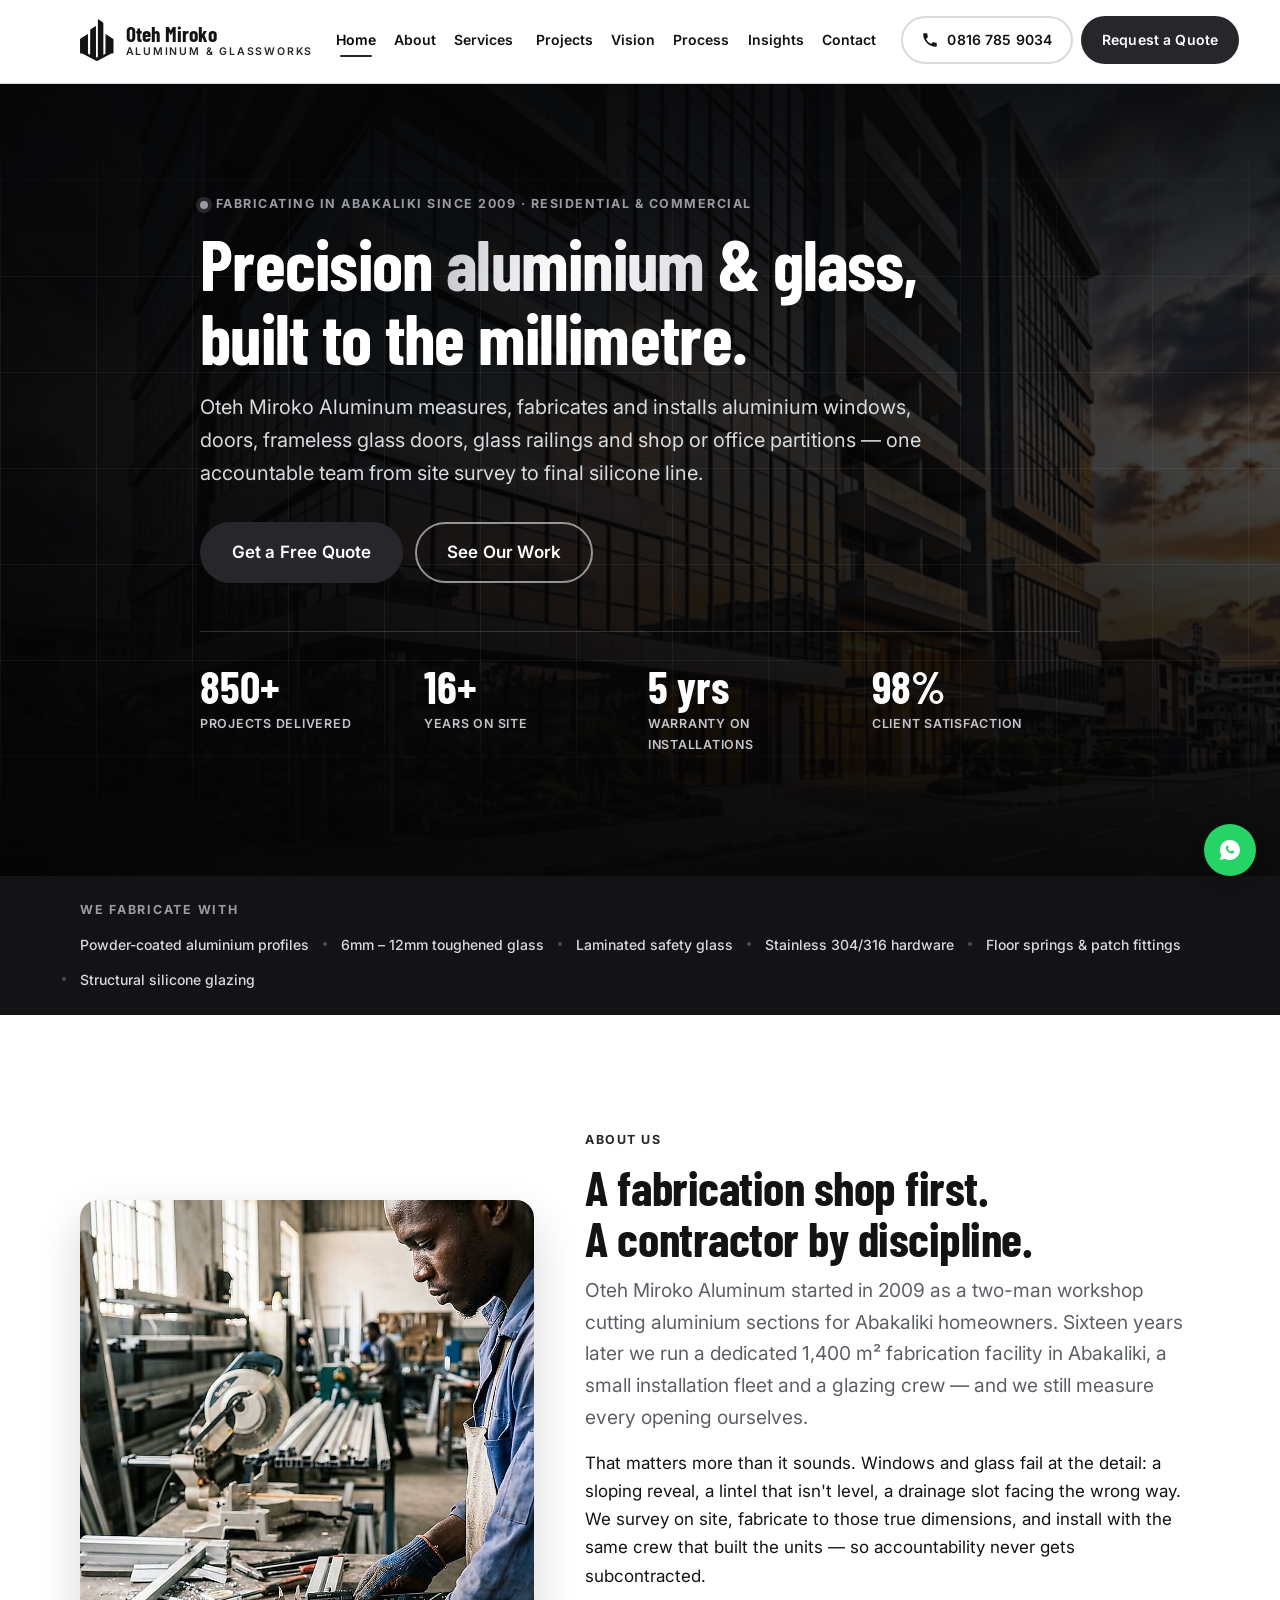
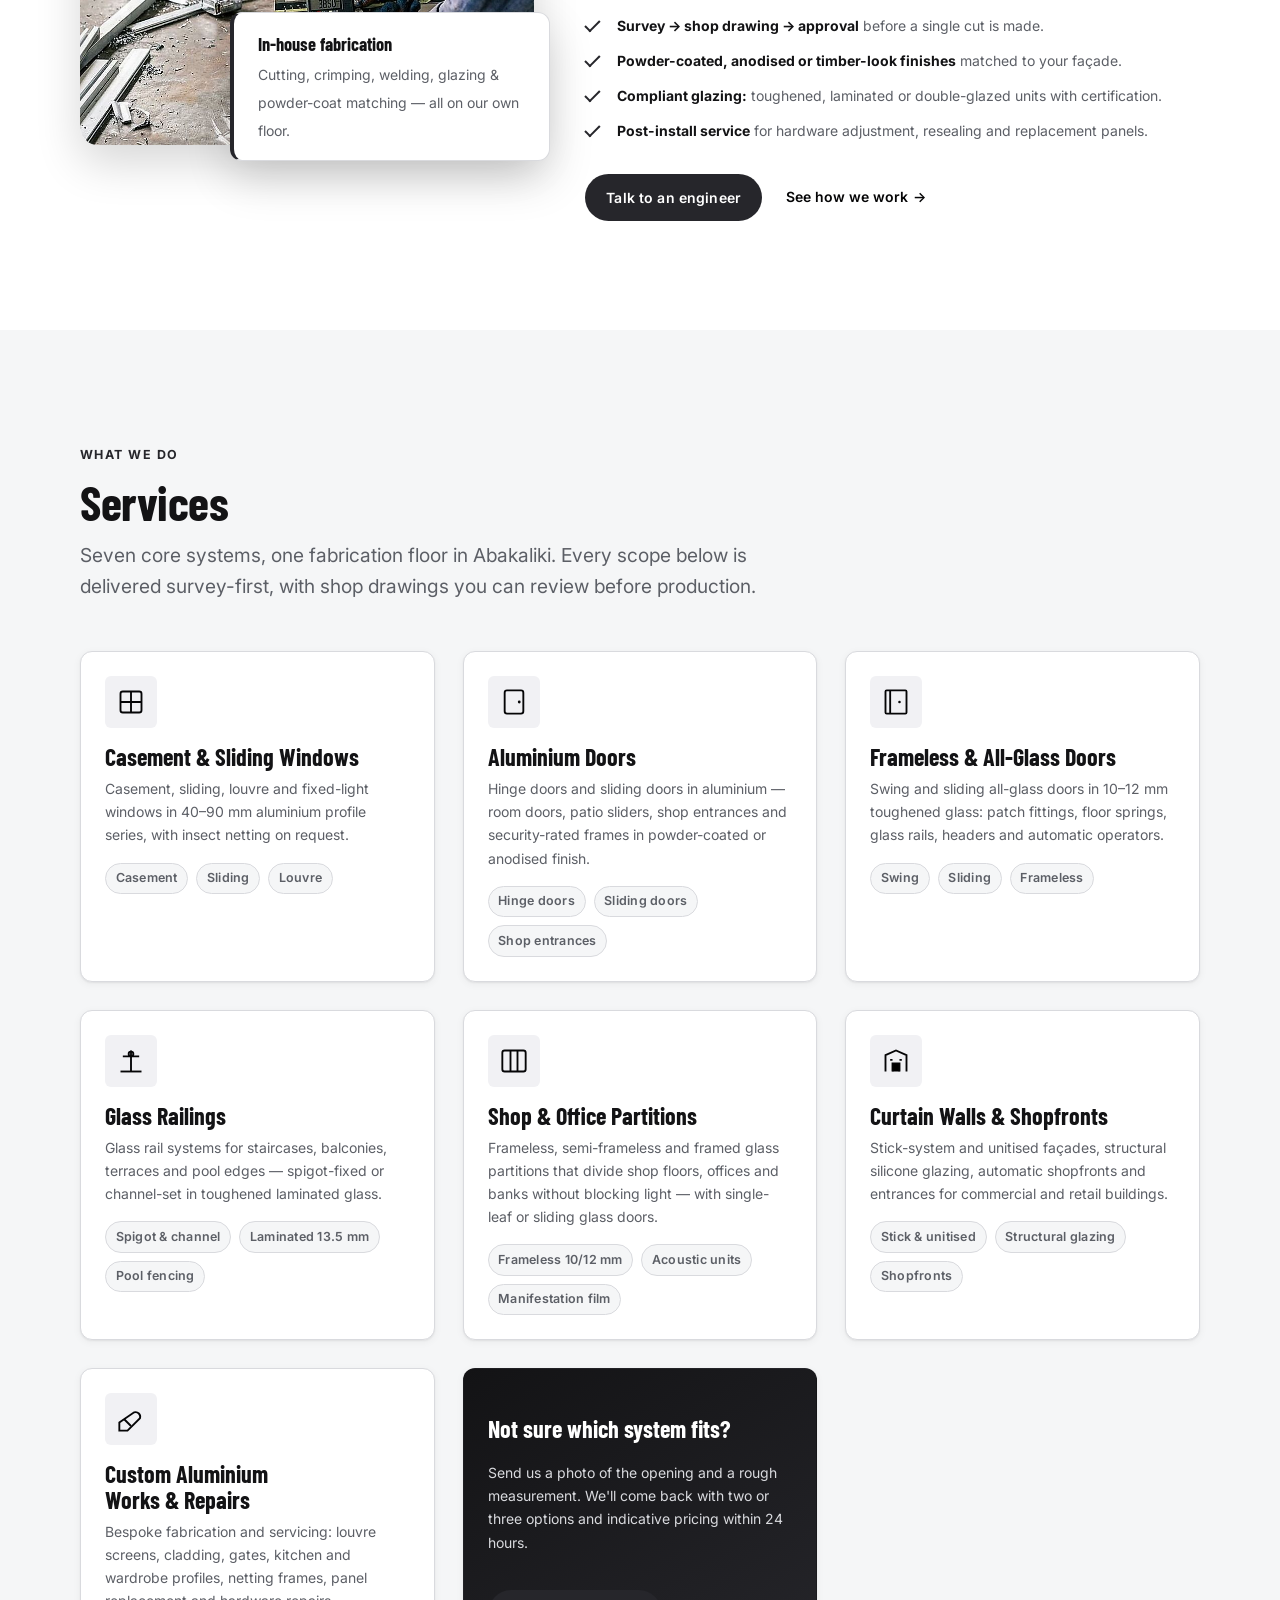
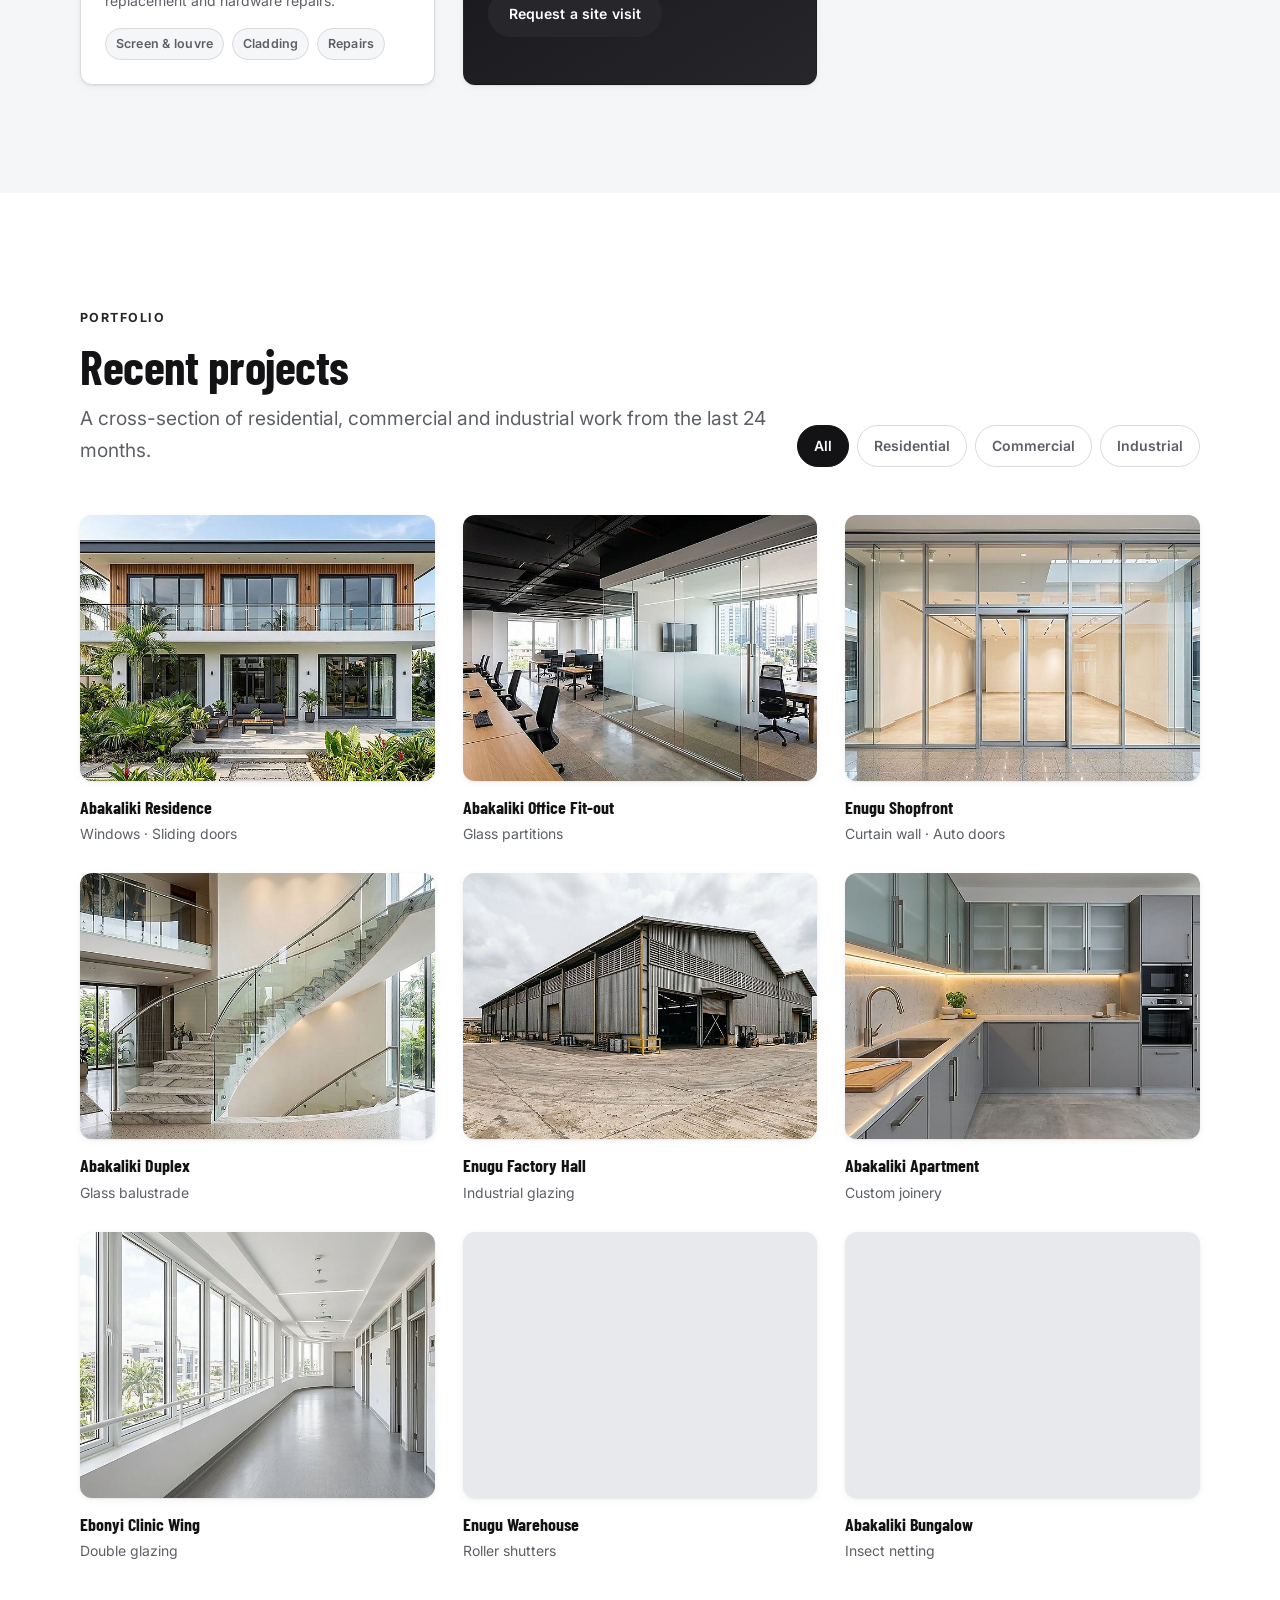
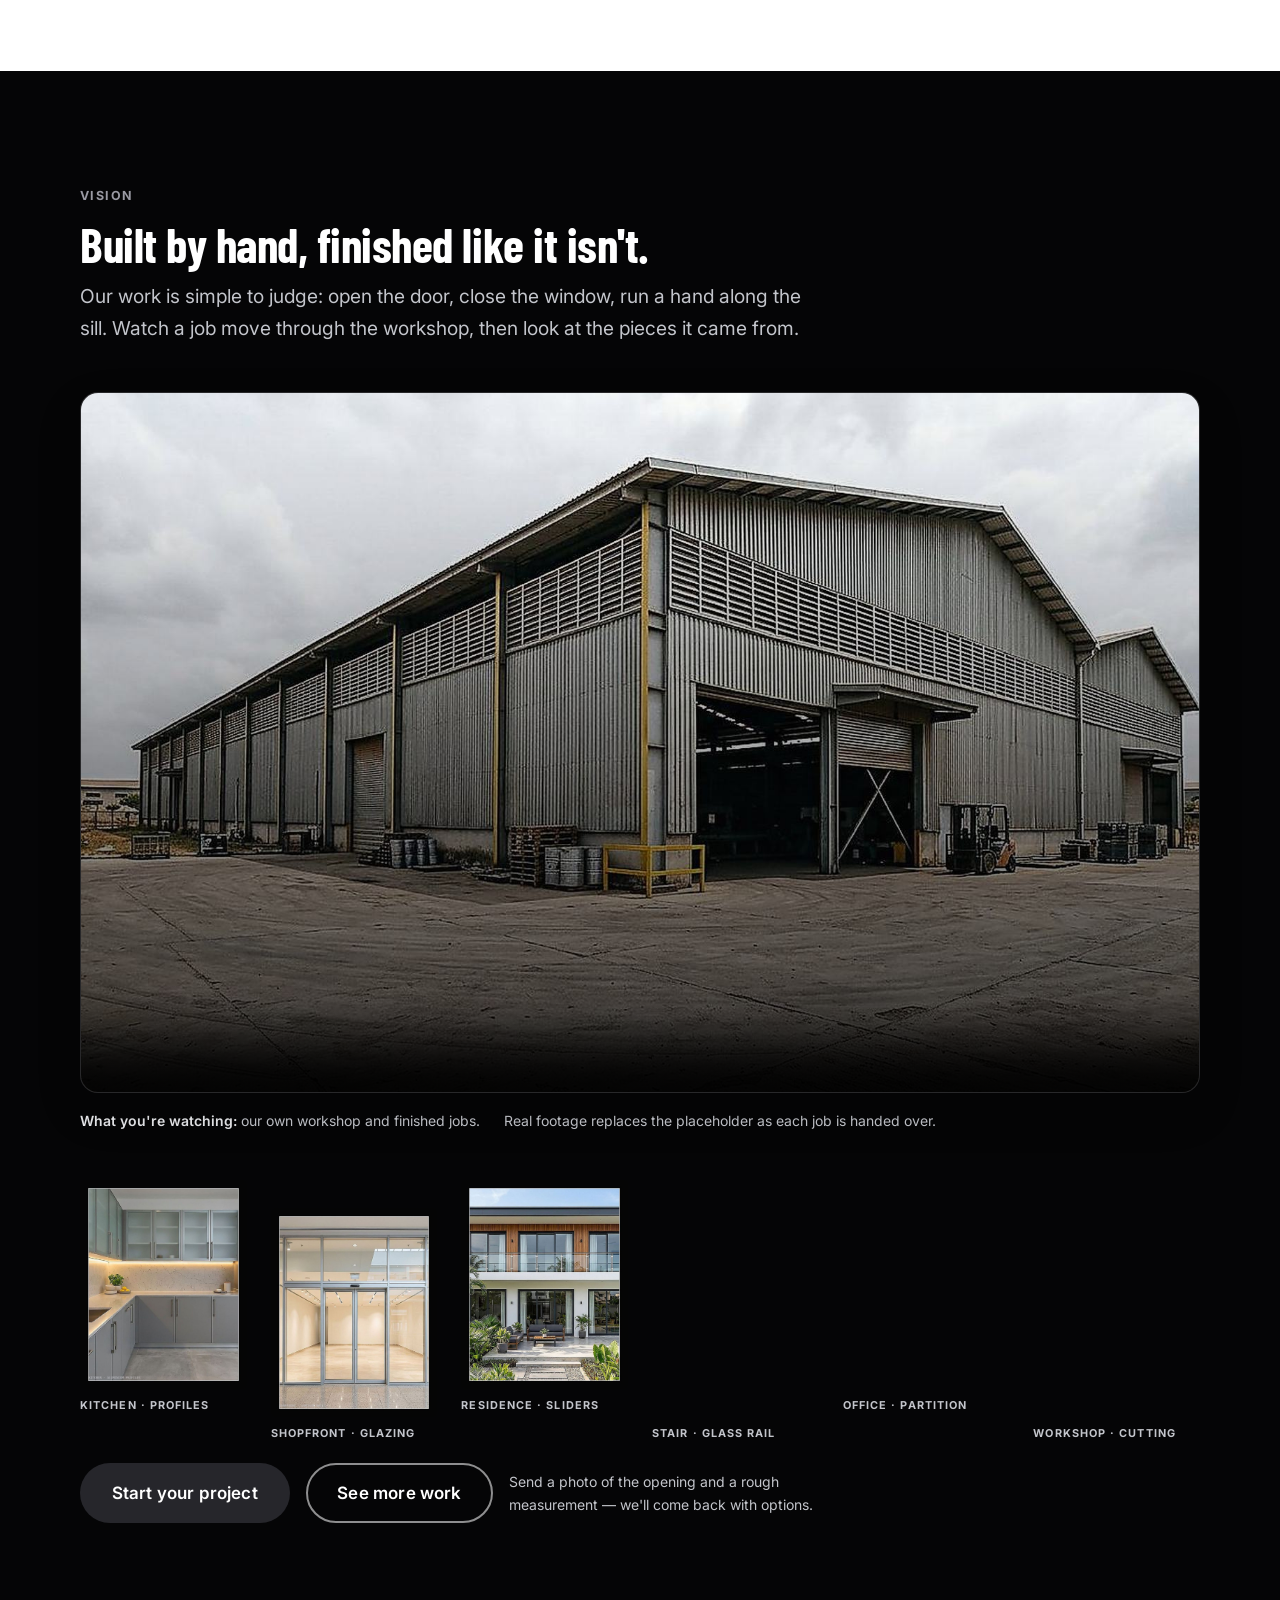
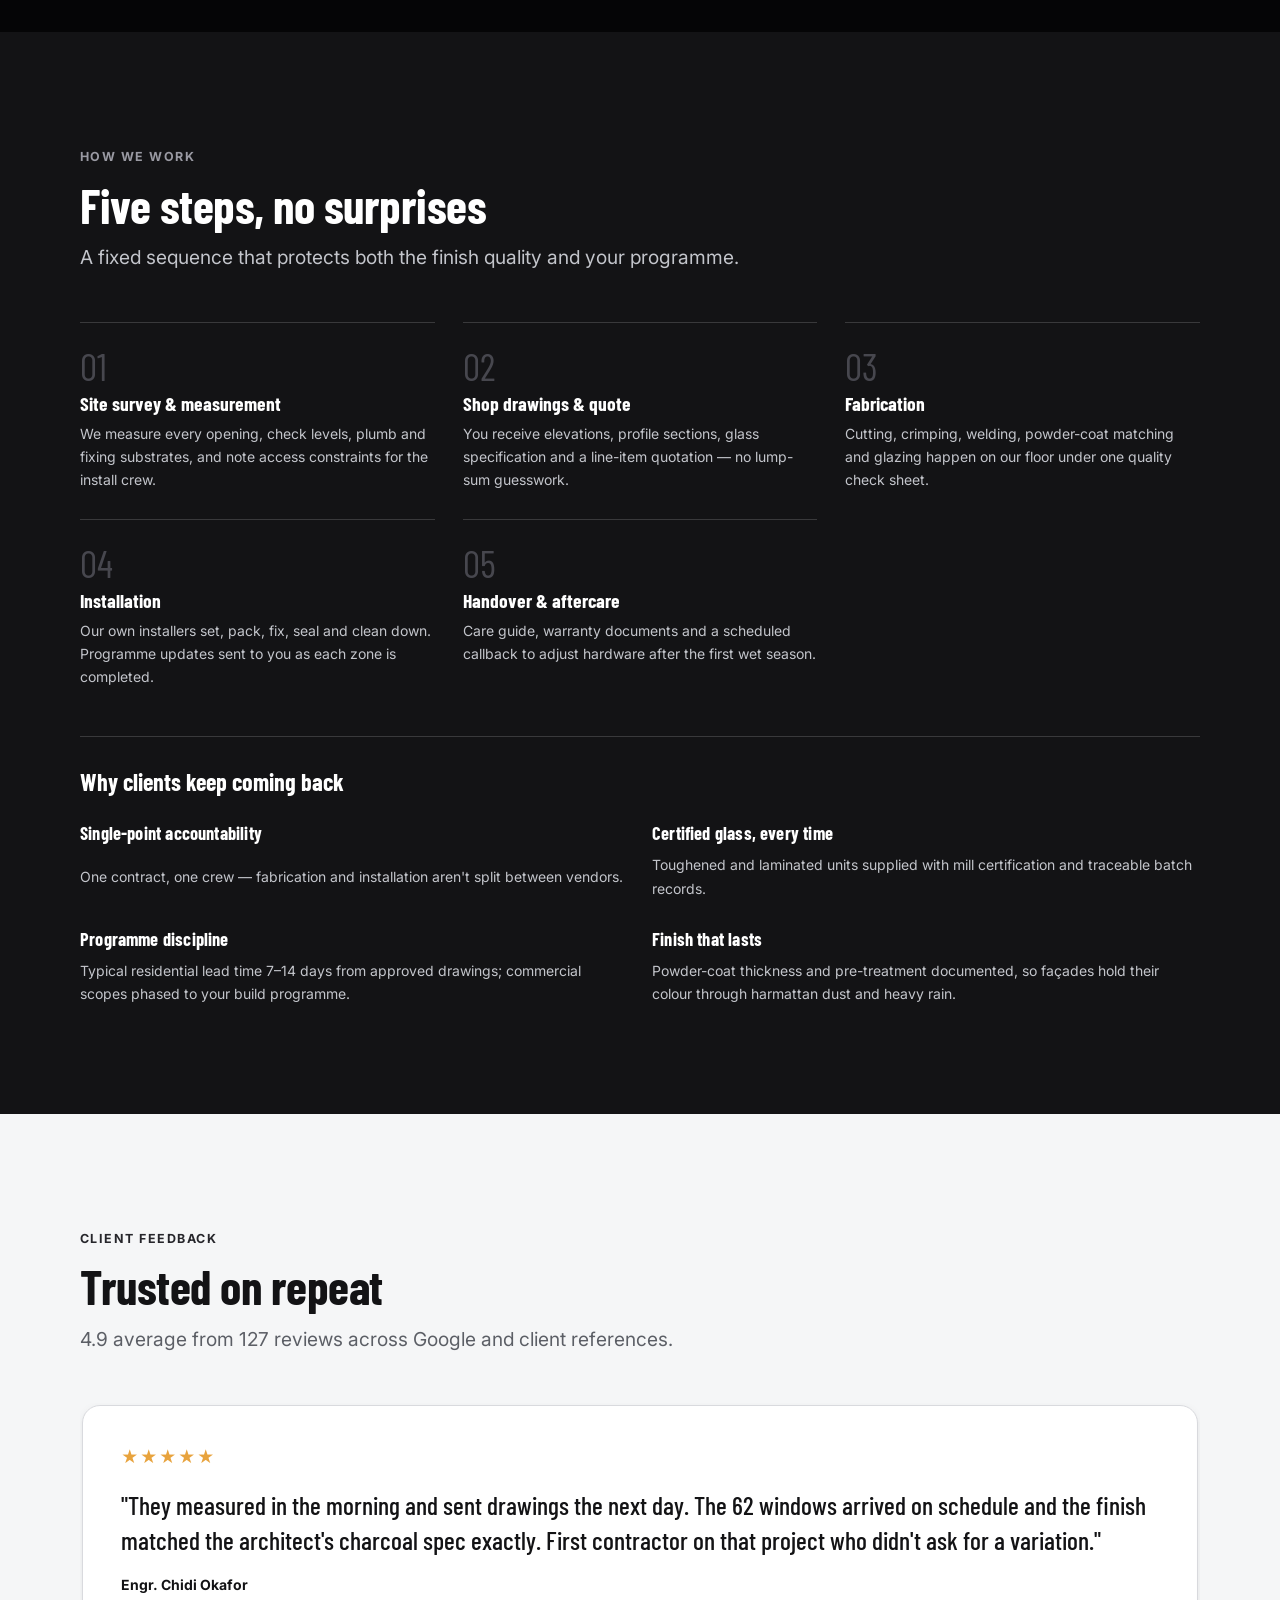
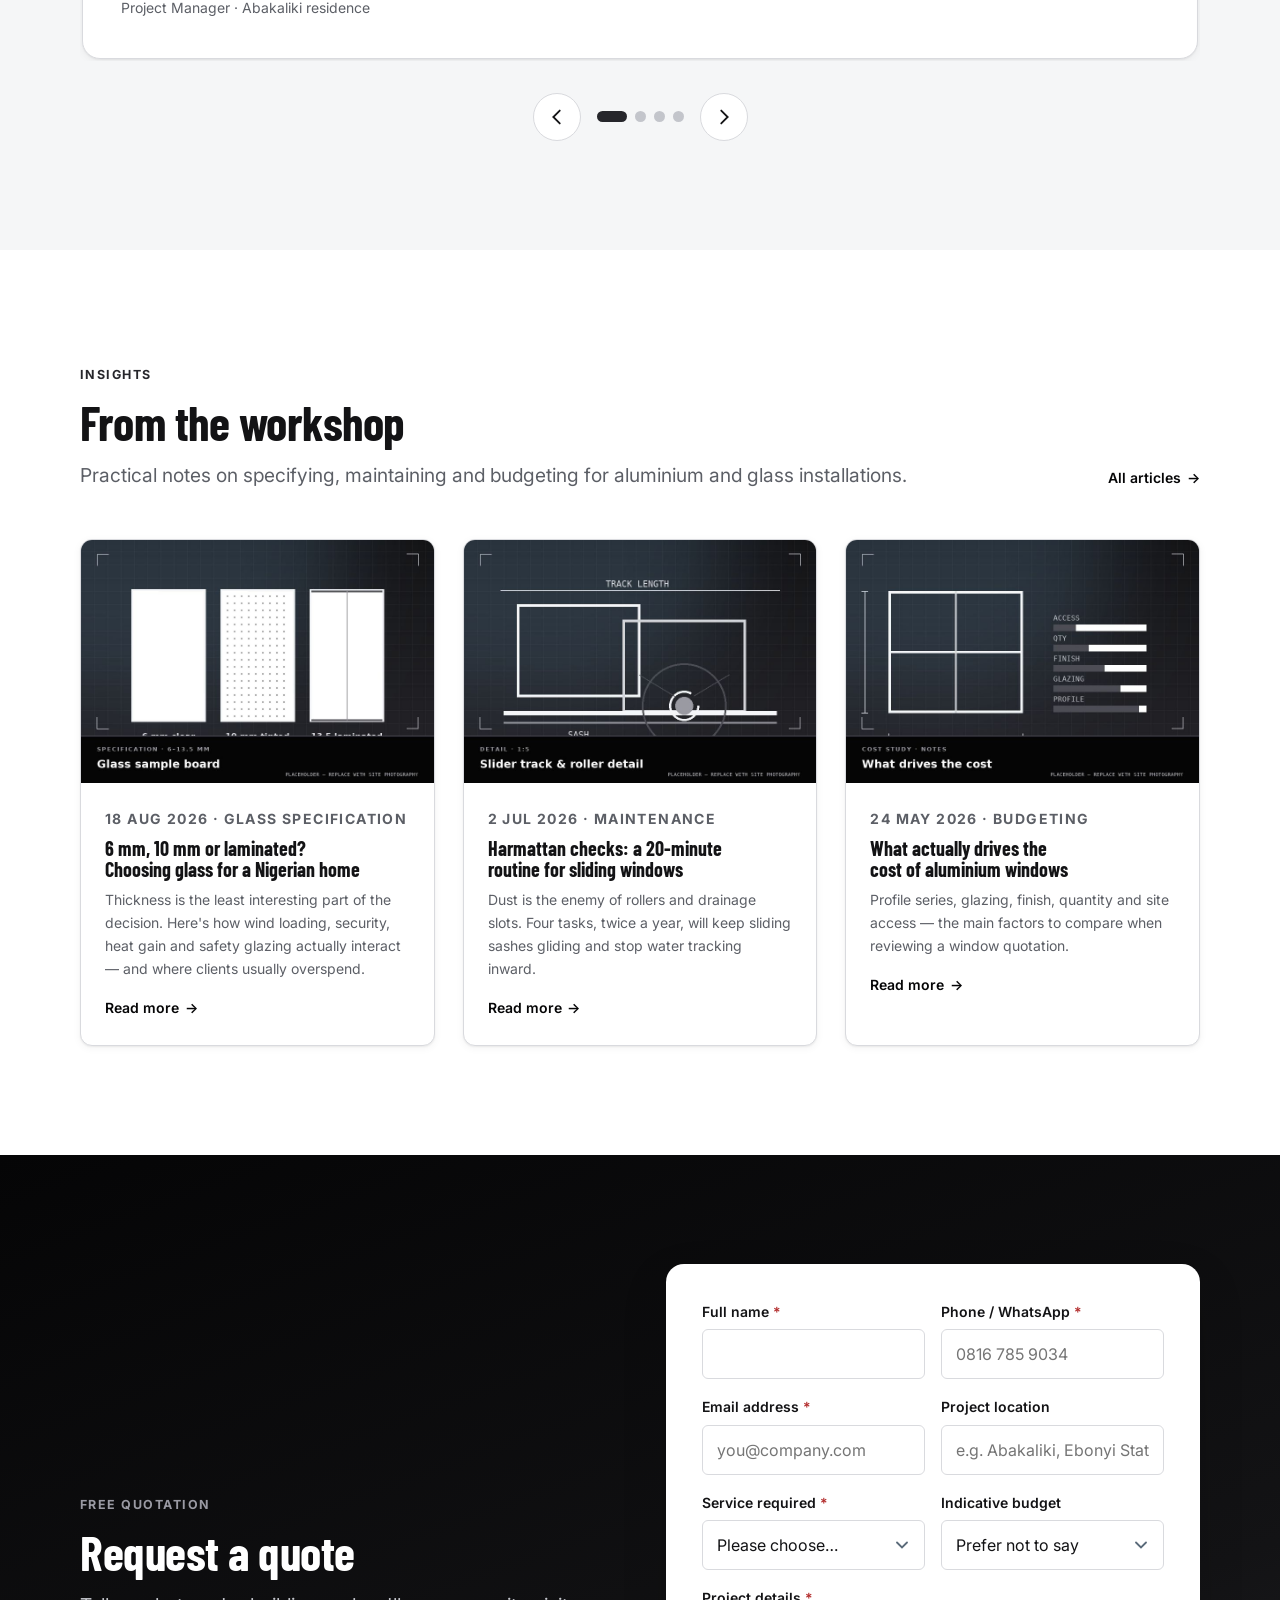
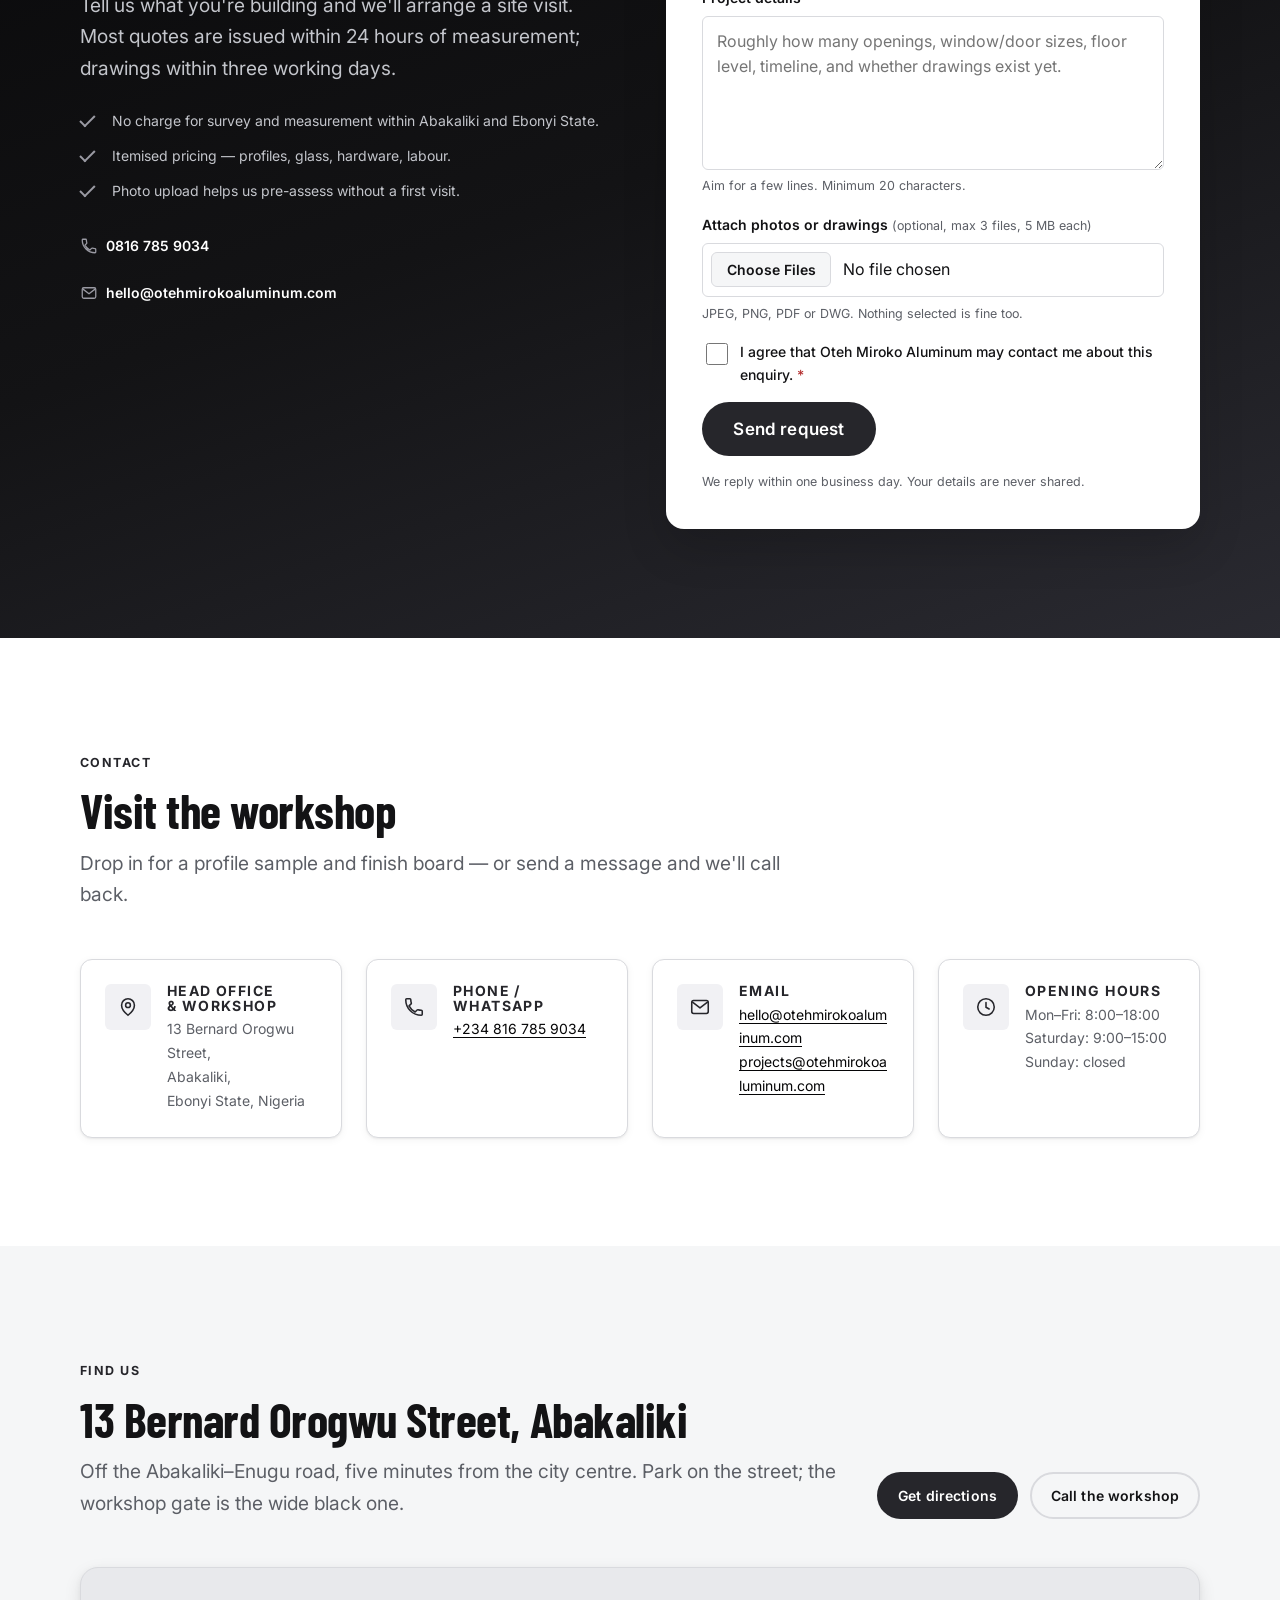
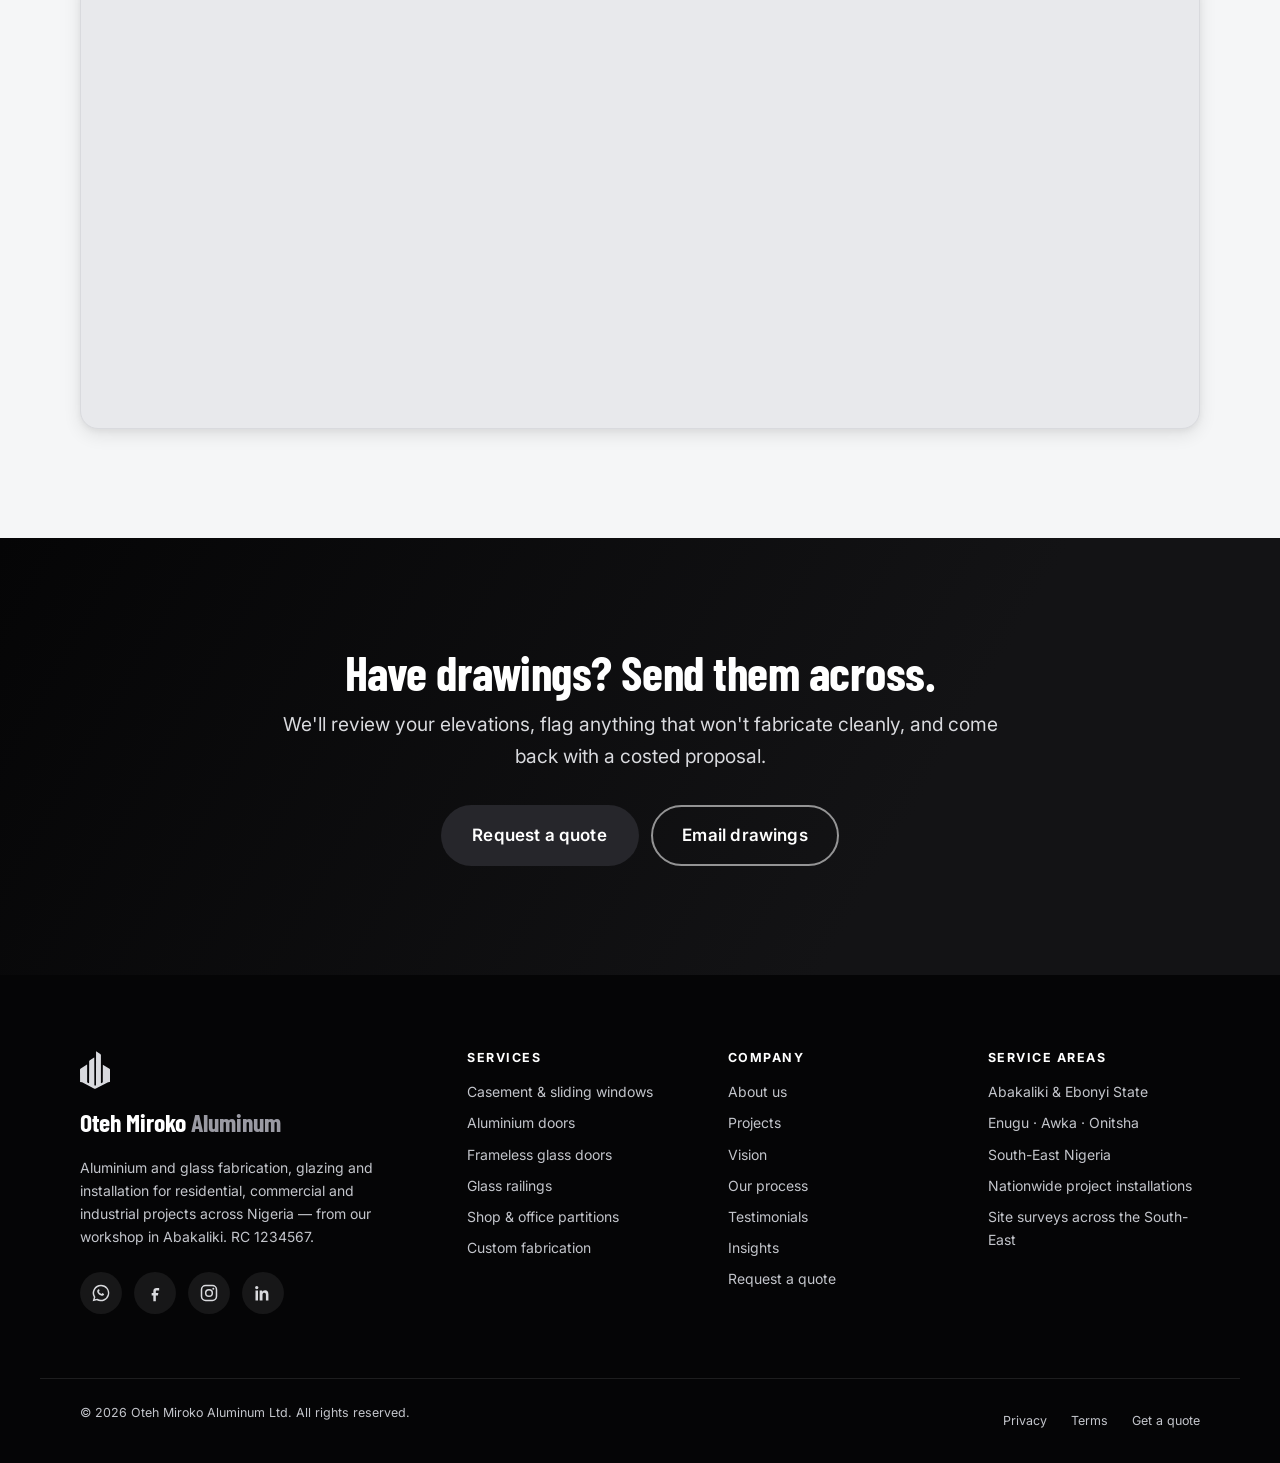
==== commit 62546cd5: "Rebrand to the official logo, move HQ to Abakaliki, add Vision section Brand - Trace the supplied lo" ====
--- a/index.html
+++ b/index.html
@@ -7,25 +7,26 @@
 <!-- ============================================================
      SEO — Primary meta
      ============================================================ -->
-<title>Oteh Miroko Aluminum | Aluminium &amp; Glass Specialists in Lagos, Nigeria</title>
-<meta name="description" content="Oteh Miroko Aluminum designs, fabricates and installs aluminium windows, doors, curtain walls, glass partitions and balustrades for homes, offices and commercial projects across Nigeria. Free site measurement and quotation.">
-<meta name="keywords" content="aluminium windows Lagos, glass partitions Nigeria, aluminium doors, curtain walling, frameless glass balustrade, shopfront glazing, aluminium fabrication">
+<title>Oteh Miroko Aluminum | Aluminium &amp; Glass Works in Abakaliki, Nigeria</title>
+<meta name="description" content="Oteh Miroko Aluminum fabricates and installs casement and sliding windows, aluminium doors, frameless glass doors, glass railings and shop or office partitions in Abakaliki, Ebonyi State and across Nigeria. Free site measurement and quotation.">
+<meta name="keywords" content="aluminium windows Abakaliki, glass works Ebonyi State, sliding windows and doors, casement windows, hinge doors, frameless glass doors, swing and sliding glass doors, glass railing, shop and office partitions, aluminium fabrication Nigeria">
 <meta name="author" content="Oteh Miroko Aluminum">
-<meta name="theme-color" content="#0B1D2E">
+<meta name="theme-color" content="#131315">
 <link rel="canonical" href="https://www.otehmirokoaluminum.com/">
 
 <!-- Open Graph / Twitter cards (rich link previews) -->
 <meta property="og:type" content="website">
 <meta property="og:site_name" content="Oteh Miroko Aluminum">
-<meta property="og:title" content="Oteh Miroko Aluminum | Aluminium &amp; Glass Specialists">
-<meta property="og:description" content="Precision aluminium and glass fabrication for homes, offices and commercial builds. Measure, fabricate, install — under one roof.">
+<meta property="og:title" content="Oteh Miroko Aluminum | Aluminium &amp; Glass Works, Abakaliki">
+<meta property="og:description" content="Casement and sliding windows, aluminium doors, frameless glass doors, glass railings and shop or office partitions — fabricated and installed from our Abakaliki workshop.">
 <meta property="og:url" content="https://www.otehmirokoaluminum.com/">
 <meta property="og:image" content="https://www.otehmirokoaluminum.com/images/og-cover.jpg">
-<meta property="og:image:alt" content="Modern aluminium framed glass façade on a Lagos commercial building">
+<meta property="og:image:alt" content="Oteh Miroko Aluminum — aluminium and glass works, Abakaliki, Ebonyi State">
 <meta name="twitter:card" content="summary_large_image">
 
-<!-- Favicon (inline SVG data URI — zero extra requests) -->
-<link rel="icon" href="data:image/svg+xml,%3Csvg xmlns='http://www.w3.org/2000/svg' viewBox='0 0 64 64'%3E%3Crect width='64' height='64' rx='12' fill='%230B1D2E'/%3E%3Cpath d='M14 46 26 18h6l12 28h-7l-2.6-6.6H23.6L21 46z' fill='%232E86C1'/%3E%3Cpath d='M27.5 34h9L32 21.5z' fill='%23EEF2F6'/%3E%3C/svg%3E">
+<!-- Icons — generated by tools/build_brand_assets.py -->
+<link rel="icon" href="images/favicon.ico" sizes="any">
+<link rel="icon" href="images/favicon.svg" type="image/svg+xml">
 <link rel="apple-touch-icon" href="images/apple-touch-icon.png">
 
 <!-- Fonts: preconnect first so the handshake overlaps parsing, then load.
@@ -51,7 +52,7 @@
   "@type": "LocalBusiness",
   "@id": "https://www.otehmirokoaluminum.com/#business",
   "name": "Oteh Miroko Aluminum",
-  "description": "Aluminium and glass fabrication, glazing and installation company serving residential, commercial and industrial clients across Nigeria.",
+  "description": "Aluminium and glass fabrication and installation: casement and sliding windows, aluminium doors, frameless glass doors, glass railings, shop and office partitions, and custom aluminium works.",
   "url": "https://www.otehmirokoaluminum.com/",
   "telephone": "+234-816-785-9034",
   "email": "hello@otehmirokoaluminum.com",
@@ -60,13 +61,12 @@
   "priceRange": "₦₦",
   "address": {
     "@type": "PostalAddress",
-    "streetAddress": "12 Fabrication Close, Off Adeniyi Jones Avenue, Ikeja",
-    "addressLocality": "Lagos",
-    "addressRegion": "Lagos State",
-    "postalCode": "100271",
+    "streetAddress": "13 Bernard Orogwu Street",
+    "addressLocality": "Abakaliki",
+    "addressRegion": "Ebonyi State",
     "addressCountry": "NG"
   },
-  "geo": { "@type": "GeoCoordinates", "latitude": 6.6018, "longitude": 3.3515 },
+  "geo": { "@type": "GeoCoordinates", "latitude": 6.3249, "longitude": 8.1135 },
   "openingHoursSpecification": [{
     "@type": "OpeningHoursSpecification",
     "dayOfWeek": ["Monday","Tuesday","Wednesday","Thursday","Friday"],
@@ -76,18 +76,18 @@
     "dayOfWeek": ["Saturday"],
     "opens": "09:00", "closes": "15:00"
   }],
-  "areaServed": ["Lagos","Abuja","Port Harcourt","Ibadan","Ogun State"],
+  "areaServed": ["Abakaliki","Ebonyi State","Enugu","Awka","Onitsha","South-East Nigeria","Nigeria"],
   "hasOfferCatalog": {
     "@type": "OfferCatalog",
     "name": "Aluminium &amp; Glass Services",
     "itemListElement": [
-      { "@type": "Offer", "itemOffered": { "@type": "Service", "name": "Aluminium windows" } },
-      { "@type": "Offer", "itemOffered": { "@type": "Service", "name": "Aluminium doors" } },
-      { "@type": "Offer", "itemOffered": { "@type": "Service", "name": "Glass partitions &amp; office fit-out" } },
-      { "@type": "Offer", "itemOffered": { "@type": "Service", "name": "Curtain walling &amp; shopfronts" } },
-      { "@type": "Offer", "itemOffered": { "@type": "Service", "name": "Glass balustrades &amp; staircase glazing" } },
-      { "@type": "Offer", "itemOffered": { "@type": "Service", "name": "Custom aluminium fabrication" } },
-      { "@type": "Offer", "itemOffered": { "@type": "Service", "name": "Mosquito netting, roofline &amp; cladding" } }
+      { "@type": "Offer", "itemOffered": { "@type": "Service", "name": "Casement and sliding aluminium windows" } },
+      { "@type": "Offer", "itemOffered": { "@type": "Service", "name": "Aluminium doors — hinge and sliding" } },
+      { "@type": "Offer", "itemOffered": { "@type": "Service", "name": "Frameless and all-glass doors, swing and sliding" } },
+      { "@type": "Offer", "itemOffered": { "@type": "Service", "name": "Glass railings and balustrades" } },
+      { "@type": "Offer", "itemOffered": { "@type": "Service", "name": "Shop and office glass partitions" } },
+      { "@type": "Offer", "itemOffered": { "@type": "Service", "name": "Curtain walls and shopfronts" } },
+      { "@type": "Offer", "itemOffered": { "@type": "Service", "name": "Custom aluminium fabrication and repairs" } }
     ]
   },
   "aggregateRating": { "@type": "AggregateRating", "ratingValue": "4.9", "reviewCount": "127" }
@@ -108,13 +108,10 @@
   <div class="container header__inner">
 
     <a class="brand" href="#home" aria-label="Oteh Miroko Aluminum — home">
-      <!-- Inline SVG logo: sharpens on any display, no image request -->
+      <!-- Brand mark — generated from tools/logo_path.py; run tools/build_brand_assets.py to refresh -->
       <span class="brand__mark" aria-hidden="true">
-        <svg viewBox="0 0 64 64" width="42" height="42" role="img" focusable="false">
-          <rect x="1" y="1" width="62" height="62" rx="12" fill="#0B1D2E" stroke="#2E86C1" stroke-width="2"/>
-          <path d="M14 46 26 18h6l12 28h-7l-2.6-6.6H23.6L21 46z" fill="#2E86C1"/>
-          <path d="M27.5 34h9L32 21.5z" fill="#EEF2F6"/>
-          <rect x="44" y="18" width="6" height="28" fill="#7FB3D9" opacity=".85"/>
+        <svg viewBox="0 0 92.5 116" width="33.5" height="42" role="img" focusable="false">
+          <path fill="currentColor" fill-rule="evenodd" d="M47.5 116 L44.5 115.5 L6.5 95.5 L0.25 95 L0 57 L0.5 55.25 L2.5 53.5 L21.5 41.25 L22 42 L22 95 L22.5 96.25 L27.5 98.5 L28 97 L28.25 30 L30.5 27.75 L43.5 19.5 L44 20 L44.25 105 L45.5 106 L48.5 105.75 L49.25 105 L49.5 0 L62.5 8.75 L63.75 10 L64.5 12 L64.5 98 L65.5 98.5 L70.25 96 L70.5 41.5 L92 55 L92.5 57 L92.5 94 L91.5 95.25 L86.5 95.5 Z"/>
         </svg>
       </span>
       <span class="brand__text">
@@ -132,15 +129,16 @@
             Services <svg class="nav__chev" viewBox="0 0 12 8" width="12" height="8" aria-hidden="true"><path d="M1 1.5 6 6.5l5-5" fill="none" stroke="currentColor" stroke-width="1.8" stroke-linecap="round"/></svg>
           </a>
           <ul class="nav__menu" id="servicesMenu">
-            <li><a href="#services">Aluminium Windows</a></li>
-            <li><a href="#services">Aluminium Doors</a></li>
-            <li><a href="#services">Glass Partitions</a></li>
-            <li><a href="#services">Curtain Walls &amp; Shopfronts</a></li>
-            <li><a href="#services">Balustrades &amp; Canopies</a></li>
-            <li><a href="#services">Custom Fabrication</a></li>
+            <li><a href="#services">Casement &amp; sliding windows</a></li>
+            <li><a href="#services">Aluminium doors</a></li>
+            <li><a href="#services">Frameless &amp; all-glass doors</a></li>
+            <li><a href="#services">Glass railings</a></li>
+            <li><a href="#services">Shop &amp; office partitions</a></li>
+            <li><a href="#services">Curtain walls &amp; shopfronts</a></li>
           </ul>
         </li>
         <li><a class="nav__link" href="#projects">Projects</a></li>
+        <li><a class="nav__link" href="#vision">Vision</a></li>
         <li><a class="nav__link" href="#process">Process</a></li>
         <li><a class="nav__link" href="#blog">Insights</a></li>
         <li><a class="nav__link" href="#contact">Contact</a></li>
@@ -182,7 +180,7 @@
     <div class="container hero__inner">
       <p class="eyebrow eyebrow--light">
         <span class="eyebrow__dot" aria-hidden="true"></span>
-        Fabricating in Lagos since 2009 &middot; Residential &amp; Commercial
+        Fabricating in Abakaliki since 2009 &middot; Residential &amp; Commercial
       </p>
 
       <h1 class="hero__title" id="heroTitle">
@@ -192,8 +190,8 @@
 
       <p class="hero__lede">
         Oteh Miroko Aluminum measures, fabricates and installs aluminium windows, doors,
-        curtain walls, glass partitions and balustrades — one accountable team from
-        site survey to final silicone line.
+        frameless glass doors, glass railings and shop or office partitions — one
+        accountable team from site survey to final silicone line.
       </p>
 
       <div class="hero__actions">
@@ -221,11 +219,11 @@
     <div class="container">
       <p class="strip__label">We fabricate with</p>
       <ul class="strip__list">
-        <li>Alumil &amp; Hydro profiles</li>
-        <li>6mm – 12mm tempered glass</li>
-        <li>Low-E insulated units</li>
+        <li>Powder-coated aluminium profiles</li>
+        <li>6mm – 12mm toughened glass</li>
+        <li>Laminated safety glass</li>
         <li>Stainless 304/316 hardware</li>
-        <li>Dorma &amp; G-U fittings</li>
+        <li>Floor springs &amp; patch fittings</li>
         <li>Structural silicone glazing</li>
       </ul>
     </div>
@@ -253,8 +251,8 @@
         <h2 class="section__title" id="aboutTitle">A fabrication shop first.<br>A contractor by discipline.</h2>
         <p class="lede">
           Oteh Miroko Aluminum started in 2009 as a two-man workshop cutting aluminium
-          sections for Ikeja homeowners. Sixteen years later we run a dedicated
-          1,400&nbsp;m² fabrication facility, a small installation fleet and a glazing crew —
+          sections for Abakaliki homeowners. Sixteen years later we run a dedicated
+          1,400&nbsp;m² fabrication facility in Abakaliki, a small installation fleet and a glazing crew —
           and we still measure every opening ourselves.
         </p>
         <p>
@@ -288,20 +286,21 @@
         <p class="eyebrow">What we do</p>
         <h2 class="section__title" id="servicesTitle">Services</h2>
         <p class="section__lede">
-          Seven core systems, one fabrication floor. Every scope below is delivered
-          survey-first, with shop drawings you can review before production.
+          Seven core systems, one fabrication floor in Abakaliki. Every scope below is
+          delivered survey-first, with shop drawings you can review before production.
         </p>
       </header>
 
       <ul class="cards" role="list">
+
         <!-- Each card is a self-contained scope; icon is decorative SVG -->
         <li class="card reveal">
           <span class="card__icon" aria-hidden="true">
             <svg viewBox="0 0 24 24" width="28" height="28"><rect x="3" y="3" width="18" height="18" rx="2" fill="none" stroke="currentColor" stroke-width="1.6"/><path d="M12 3v18M3 12h18" stroke="currentColor" stroke-width="1.6"/></svg>
           </span>
-          <h3>Aluminium Windows</h3>
-          <p>Casement, sliding, tilt-and-turn, louvre and fixed light windows in 40–90&nbsp;mm profile series. Double glazing optional.</p>
-          <ul class="card__meta"><li>Sliding &amp; casement</li><li>Tilt &amp; turn</li><li>Double glazed</li></ul>
+          <h3>Casement &amp; Sliding Windows</h3>
+          <p>Casement, sliding, louvre and fixed-light windows in 40–90&nbsp;mm aluminium profile series, with insect netting on request.</p>
+          <ul class="card__meta"><li>Casement</li><li>Sliding</li><li>Louvre</li></ul>
         </li>
 
         <li class="card reveal">
@@ -309,17 +308,35 @@
             <svg viewBox="0 0 24 24" width="28" height="28"><rect x="4" y="2" width="16" height="20" rx="2" fill="none" stroke="currentColor" stroke-width="1.6"/><circle cx="16.5" cy="12" r="1.2" fill="currentColor"/></svg>
           </span>
           <h3>Aluminium Doors</h3>
-          <p>Entrance doors, bi-fold, sliding patio doors, shop doors and automatic swing/slide entrances with rated hardware.</p>
-          <ul class="card__meta"><li>Bi-fold</li><li>Sliding patio</li><li>Automatic entries</li></ul>
+          <p>Hinge doors and sliding doors in aluminium — room doors, patio sliders, shop entrances and security-rated frames in powder-coated or anodised finish.</p>
+          <ul class="card__meta"><li>Hinge doors</li><li>Sliding doors</li><li>Shop entrances</li></ul>
+        </li>
+
+        <li class="card reveal">
+          <span class="card__icon" aria-hidden="true">
+            <svg viewBox="0 0 24 24" width="28" height="28"><rect x="3" y="2" width="18" height="20" rx="1" fill="none" stroke="currentColor" stroke-width="1.6"/><path d="M7 2v20" stroke="currentColor" stroke-width="1.6"/><circle cx="15" cy="12" r="1.1" fill="currentColor"/></svg>
+          </span>
+          <h3>Frameless &amp; All-Glass Doors</h3>
+          <p>Swing and sliding all-glass doors in 10–12&nbsp;mm toughened glass: patch fittings, floor springs, glass rails, headers and automatic operators.</p>
+          <ul class="card__meta"><li>Swing</li><li>Sliding</li><li>Frameless</li></ul>
+        </li>
+
+        <li class="card reveal">
+          <span class="card__icon" aria-hidden="true">
+            <svg viewBox="0 0 24 24" width="28" height="28"><path d="M12 3v18M5 8h14" stroke="currentColor" stroke-width="1.6"/><path d="M3 21h18" stroke="currentColor" stroke-width="1.6"/><circle cx="12" cy="6" r="2" fill="none" stroke="currentColor" stroke-width="1.6"/></svg>
+          </span>
+          <h3>Glass Railings</h3>
+          <p>Glass rail systems for staircases, balconies, terraces and pool edges — spigot-fixed or channel-set in toughened laminated glass.</p>
+          <ul class="card__meta"><li>Spigot &amp; channel</li><li>Laminated 13.5&nbsp;mm</li><li>Pool fencing</li></ul>
         </li>
 
         <li class="card reveal">
           <span class="card__icon" aria-hidden="true">
             <svg viewBox="0 0 24 24" width="28" height="28"><rect x="2" y="3" width="20" height="18" rx="2" fill="none" stroke="currentColor" stroke-width="1.6"/><path d="M9 3v18M15 3v18" stroke="currentColor" stroke-width="1.6"/></svg>
           </span>
-          <h3>Glass Partitions &amp; Office Fit-out</h3>
-          <p>Frameless, semi-frameless and double-glazed partitions with single-leaf or sliding glass doors for offices and banks.</p>
-          <ul class="card__meta"><li>Frameless 10/12 mm</li><li>Acoustic units</li><li>Manifestation film</li></ul>
+          <h3>Shop &amp; Office Partitions</h3>
+          <p>Frameless, semi-frameless and framed glass partitions that divide shop floors, offices and banks without blocking light — with single-leaf or sliding glass doors.</p>
+          <ul class="card__meta"><li>Frameless 10/12&nbsp;mm</li><li>Acoustic units</li><li>Manifestation film</li></ul>
         </li>
 
         <li class="card reveal">
@@ -327,35 +344,17 @@
             <svg viewBox="0 0 24 24" width="28" height="28"><path d="M3 21V7l9-4 9 4v14" fill="none" stroke="currentColor" stroke-width="1.6"/><path d="M9 21v-7h6v7M7 11h2M15 11h2" stroke="currentColor" stroke-width="1.6"/></svg>
           </span>
           <h3>Curtain Walls &amp; Shopfronts</h3>
-          <p>Stick-system and unitised façades, structural silicone glazing, automatic shopfronts and revolving entrances for retail.</p>
+          <p>Stick-system and unitised façades, structural silicone glazing, automatic shopfronts and entrances for commercial and retail buildings.</p>
           <ul class="card__meta"><li>Stick &amp; unitised</li><li>Structural glazing</li><li>Shopfronts</li></ul>
-        </li>
-
-        <li class="card reveal">
-          <span class="card__icon" aria-hidden="true">
-            <svg viewBox="0 0 24 24" width="28" height="28"><path d="M12 3v18M5 8h14" stroke="currentColor" stroke-width="1.6"/><path d="M3 21h18" stroke="currentColor" stroke-width="1.6"/><circle cx="12" cy="6" r="2" fill="none" stroke="currentColor" stroke-width="1.6"/></svg>
-          </span>
-          <h3>Glass Balustrades &amp; Canopies</h3>
-          <p>Frameless balustrades, staircase walls, spigot systems, glass canopies and pool fencing in toughened laminated glass.</p>
-          <ul class="card__meta"><li>Spigot &amp; channel</li><li>Laminated 13.5 mm</li><li>Canopies</li></ul>
         </li>
 
         <li class="card reveal">
           <span class="card__icon" aria-hidden="true">
             <svg viewBox="0 0 24 24" width="28" height="28"><path d="M14.7 6.3a4 4 0 0 1 5 5L9 22H2v-7z" fill="none" stroke="currentColor" stroke-width="1.6"/><path d="M6 12l6 6" stroke="currentColor" stroke-width="1.6"/></svg>
           </span>
-          <h3>Custom Fabrication</h3>
-          <p>Bespoke aluminium joinery: cladding, louvre screens, gates, kitchen and wardrobe profiles, machine guards and frames.</p>
-          <ul class="card__meta"><li>Screen &amp; louvre</li><li>Cladding</li><li>Reverse-engineered parts</li></ul>
-        </li>
-
-        <li class="card reveal">
-          <span class="card__icon" aria-hidden="true">
-            <svg viewBox="0 0 24 24" width="28" height="28"><rect x="3" y="4" width="18" height="16" rx="2" fill="none" stroke="currentColor" stroke-width="1.6"/><path d="M3 10h18M8 4v16M16 4v16" stroke="currentColor" stroke-width="1.6" stroke-dasharray="2 2"/></svg>
-          </span>
-          <h3>Netting, Roofline &amp; Repairs</h3>
-          <p>Mosquito netting, aluminium roofing accessories, broken panel replacement, hardware refurbishment and resealing.</p>
-          <ul class="card__meta"><li>Netting</li><li>Panel replacement</li><li>Servicing</li></ul>
+          <h3>Custom Aluminium Works &amp; Repairs</h3>
+          <p>Bespoke fabrication and servicing: louvre screens, cladding, gates, kitchen and wardrobe profiles, netting frames, panel replacement and hardware repairs.</p>
+          <ul class="card__meta"><li>Screen &amp; louvre</li><li>Cladding</li><li>Repairs</li></ul>
         </li>
 
         <!-- CTA card doubles as a list item so the grid stays even -->
@@ -393,123 +392,204 @@
       <ul class="gallery" id="gallery" role="list">
         <li class="gallery__item reveal" data-category="residential">
           <figure>
-            <a class="gallery__link" href="images/project-lekki-villa.jpg" data-lightbox data-caption="Lekki Phase 1 Villa — 62 sliding aluminium windows and 8 doors in matte charcoal profile, 6&nbsp;mm toughened glazing.">
+            <a class="gallery__link" href="images/project-lekki-villa.jpg" data-lightbox data-caption="Abakaliki Residence — 62 sliding aluminium windows and 8 doors in matte charcoal profile, 6&nbsp;mm toughened glazing.">
               <img src="images/thumbs/project-lekki-villa.jpg"
                    srcset="images/thumbs/project-lekki-villa.jpg 640w, images/project-lekki-villa.jpg 1200w"
                    sizes="(min-width: 75em) 373px, (min-width: 40em) 46vw, 92vw"
-                   alt="Sliding aluminium windows with dark frames along the glazed rear elevation of a Lekki villa" width="1200" height="900" loading="lazy" decoding="async">
-              <span class="gallery__zoom" aria-hidden="true">⤢</span>
+                   alt="Sliding aluminium windows with dark frames along the glazed rear elevation of an Abakaliki residence" width="1200" height="900" loading="lazy" decoding="async">
+              <span class="gallery__zoom" aria-hidden="true"><svg viewBox="0 0 24 24" width="18" height="18"><path d="M9 4H4v5M15 4h5v5M9 20H4v-5M15 20h5v-5" fill="none" stroke="currentColor" stroke-width="2" stroke-linecap="round"/></svg></span>
             </a>
-            <figcaption><strong>Lekki Phase 1 Villa</strong><span>Windows · Sliding doors</span></figcaption>
+            <figcaption><strong>Abakaliki Residence</strong><span>Windows · Sliding doors</span></figcaption>
           </figure>
         </li>
 
         <li class="gallery__item reveal" data-category="commercial">
           <figure>
-            <a class="gallery__link" href="images/project-office-partition.jpg" data-lightbox data-caption="Victoria Island Office Fit-out — 420&nbsp;m² of frameless 12&nbsp;mm glass partitioning with acoustic sliding doors.">
+            <a class="gallery__link" href="images/project-office-partition.jpg" data-lightbox data-caption="Abakaliki Office Fit-out — 420&nbsp;m² of frameless 12&nbsp;mm glass partitioning with acoustic sliding doors.">
               <img src="images/thumbs/project-office-partition.jpg"
                    srcset="images/thumbs/project-office-partition.jpg 640w, images/project-office-partition.jpg 1200w"
                    sizes="(min-width: 75em) 373px, (min-width: 40em) 46vw, 92vw"
                    alt="Frameless glass office partition wall dividing open-plan desks from a meeting room" width="1200" height="900" loading="lazy" decoding="async">
-              <span class="gallery__zoom" aria-hidden="true">⤢</span>
+              <span class="gallery__zoom" aria-hidden="true"><svg viewBox="0 0 24 24" width="18" height="18"><path d="M9 4H4v5M15 4h5v5M9 20H4v-5M15 20h5v-5" fill="none" stroke="currentColor" stroke-width="2" stroke-linecap="round"/></svg></span>
             </a>
-            <figcaption><strong>VI Office Fit-out</strong><span>Glass partitions</span></figcaption>
+            <figcaption><strong>Abakaliki Office Fit-out</strong><span>Glass partitions</span></figcaption>
           </figure>
         </li>
 
         <li class="gallery__item reveal" data-category="commercial">
           <figure>
-            <a class="gallery__link" href="images/project-shopfront.jpg" data-lightbox data-caption="Ikeja City Mall Shopfront — structural silicone curtain wall with automatic sliding entrance in anodised finish.">
+            <a class="gallery__link" href="images/project-shopfront.jpg" data-lightbox data-caption="Enugu Shopfront — structural silicone curtain wall with automatic sliding entrance in anodised finish.">
               <img src="images/thumbs/project-shopfront.jpg"
                    srcset="images/thumbs/project-shopfront.jpg 640w, images/project-shopfront.jpg 1200w"
                    sizes="(min-width: 75em) 373px, (min-width: 40em) 46vw, 92vw"
                    alt="Glazed retail shopfront with aluminium curtain wall framing and automatic sliding entrance doors" width="1200" height="900" loading="lazy" decoding="async">
-              <span class="gallery__zoom" aria-hidden="true">⤢</span>
+              <span class="gallery__zoom" aria-hidden="true"><svg viewBox="0 0 24 24" width="18" height="18"><path d="M9 4H4v5M15 4h5v5M9 20H4v-5M15 20h5v-5" fill="none" stroke="currentColor" stroke-width="2" stroke-linecap="round"/></svg></span>
             </a>
-            <figcaption><strong>Ikeja Mall Shopfront</strong><span>Curtain wall · Auto doors</span></figcaption>
+            <figcaption><strong>Enugu Shopfront</strong><span>Curtain wall · Auto doors</span></figcaption>
           </figure>
         </li>
 
         <li class="gallery__item reveal" data-category="residential">
           <figure>
-            <a class="gallery__link" href="images/project-balustrade.jpg" data-lightbox data-caption="Ikoyi Duplex — frameless laminated glass balustrade on the stair core and terrace edges, spigot-fixed.">
+            <a class="gallery__link" href="images/project-balustrade.jpg" data-lightbox data-caption="Abakaliki Duplex — frameless laminated glass balustrade on the stair core and terrace edges, spigot-fixed.">
               <img src="images/thumbs/project-balustrade.jpg"
                    srcset="images/thumbs/project-balustrade.jpg 640w, images/project-balustrade.jpg 1200w"
                    sizes="(min-width: 75em) 373px, (min-width: 40em) 46vw, 92vw"
                    alt="Frameless glass balustrade running along a curved staircase in a duplex interior" width="1200" height="900" loading="lazy" decoding="async">
-              <span class="gallery__zoom" aria-hidden="true">⤢</span>
+              <span class="gallery__zoom" aria-hidden="true"><svg viewBox="0 0 24 24" width="18" height="18"><path d="M9 4H4v5M15 4h5v5M9 20H4v-5M15 20h5v-5" fill="none" stroke="currentColor" stroke-width="2" stroke-linecap="round"/></svg></span>
             </a>
-            <figcaption><strong>Ikoyi Duplex</strong><span>Glass balustrade</span></figcaption>
+            <figcaption><strong>Abakaliki Duplex</strong><span>Glass balustrade</span></figcaption>
           </figure>
         </li>
 
         <li class="gallery__item reveal" data-category="industrial">
           <figure>
-            <a class="gallery__link" href="images/project-factory-glazing.jpg" data-lightbox data-caption="Agbara Factory Glazing — high-level louvre windows and aluminium cladding across a 3,200&nbsp;m² production hall.">
+            <a class="gallery__link" href="images/project-factory-glazing.jpg" data-lightbox data-caption="Enugu Factory Glazing — high-level louvre windows and aluminium cladding across a 3,200&nbsp;m² production hall.">
               <img src="images/thumbs/project-factory-glazing.jpg"
                    srcset="images/thumbs/project-factory-glazing.jpg 640w, images/project-factory-glazing.jpg 1200w"
                    sizes="(min-width: 75em) 373px, (min-width: 40em) 46vw, 92vw"
                    alt="High-level aluminium louvre windows and cladding on a large industrial production hall" width="1200" height="900" loading="lazy" decoding="async">
-              <span class="gallery__zoom" aria-hidden="true">⤢</span>
+              <span class="gallery__zoom" aria-hidden="true"><svg viewBox="0 0 24 24" width="18" height="18"><path d="M9 4H4v5M15 4h5v5M9 20H4v-5M15 20h5v-5" fill="none" stroke="currentColor" stroke-width="2" stroke-linecap="round"/></svg></span>
             </a>
-            <figcaption><strong>Agbara Factory Hall</strong><span>Industrial glazing</span></figcaption>
+            <figcaption><strong>Enugu Factory Hall</strong><span>Industrial glazing</span></figcaption>
           </figure>
         </li>
 
         <li class="gallery__item reveal" data-category="residential">
           <figure>
-            <a class="gallery__link" href="images/project-kitchen-profile.jpg" data-lightbox data-caption="Ajah Apartment — slim-profile aluminium kitchen cabinetry with glass shutters and soft-close hardware.">
+            <a class="gallery__link" href="images/project-kitchen-profile.jpg" data-lightbox data-caption="Abakaliki Apartment — slim-profile aluminium kitchen cabinetry with glass shutters and soft-close hardware.">
               <img src="images/thumbs/project-kitchen-profile.jpg"
                    srcset="images/thumbs/project-kitchen-profile.jpg 640w, images/project-kitchen-profile.jpg 1200w"
                    sizes="(min-width: 75em) 373px, (min-width: 40em) 46vw, 92vw"
                    alt="Modern kitchen with slim aluminium cabinetry profiles and frosted glass upper shutters" width="1200" height="900" loading="lazy" decoding="async">
-              <span class="gallery__zoom" aria-hidden="true">⤢</span>
+              <span class="gallery__zoom" aria-hidden="true"><svg viewBox="0 0 24 24" width="18" height="18"><path d="M9 4H4v5M15 4h5v5M9 20H4v-5M15 20h5v-5" fill="none" stroke="currentColor" stroke-width="2" stroke-linecap="round"/></svg></span>
             </a>
-            <figcaption><strong>Ajah Apartment</strong><span>Custom joinery</span></figcaption>
+            <figcaption><strong>Abakaliki Apartment</strong><span>Custom joinery</span></figcaption>
           </figure>
         </li>
 
         <li class="gallery__item reveal" data-category="commercial">
           <figure>
-            <a class="gallery__link" href="images/project-hospital-glazing.jpg" data-lightbox data-caption="Lagos Clinic — sealed double-glazed units and aluminium entrance framing specified for hygiene and thermal performance.">
+            <a class="gallery__link" href="images/project-hospital-glazing.jpg" data-lightbox data-caption="Ebonyi Clinic — sealed double-glazed units and aluminium entrance framing specified for hygiene and thermal performance.">
               <img src="images/thumbs/project-hospital-glazing.jpg"
                    srcset="images/thumbs/project-hospital-glazing.jpg 640w, images/project-hospital-glazing.jpg 1200w"
                    sizes="(min-width: 75em) 373px, (min-width: 40em) 46vw, 92vw"
                    alt="Bright clinic corridor lined with double-glazed aluminium windows and white aluminium framing" width="1200" height="900" loading="lazy" decoding="async">
-              <span class="gallery__zoom" aria-hidden="true">⤢</span>
+              <span class="gallery__zoom" aria-hidden="true"><svg viewBox="0 0 24 24" width="18" height="18"><path d="M9 4H4v5M15 4h5v5M9 20H4v-5M15 20h5v-5" fill="none" stroke="currentColor" stroke-width="2" stroke-linecap="round"/></svg></span>
             </a>
-            <figcaption><strong>Lagos Clinic Wing</strong><span>Double glazing</span></figcaption>
+            <figcaption><strong>Ebonyi Clinic Wing</strong><span>Double glazing</span></figcaption>
           </figure>
         </li>
 
         <li class="gallery__item reveal" data-category="industrial">
           <figure>
-            <a class="gallery__link" href="images/project-warehouse-doors.jpg" data-lightbox data-caption="Ogun Warehouse — motorised aluminium roller shutter doors with personnel access doors and safety photo-cells.">
+            <a class="gallery__link" href="images/project-warehouse-doors.jpg" data-lightbox data-caption="Enugu Warehouse — motorised aluminium roller shutter doors with personnel access doors and safety photo-cells.">
               <img src="images/thumbs/project-warehouse-doors.jpg"
                    srcset="images/thumbs/project-warehouse-doors.jpg 640w, images/project-warehouse-doors.jpg 1200w"
                    sizes="(min-width: 75em) 373px, (min-width: 40em) 46vw, 92vw"
                    alt="Large aluminium roller shutter warehouse doors with adjacent personnel access door" width="1200" height="900" loading="lazy" decoding="async">
-              <span class="gallery__zoom" aria-hidden="true">⤢</span>
+              <span class="gallery__zoom" aria-hidden="true"><svg viewBox="0 0 24 24" width="18" height="18"><path d="M9 4H4v5M15 4h5v5M9 20H4v-5M15 20h5v-5" fill="none" stroke="currentColor" stroke-width="2" stroke-linecap="round"/></svg></span>
             </a>
-            <figcaption><strong>Ogun Warehouse</strong><span>Roller shutters</span></figcaption>
+            <figcaption><strong>Enugu Warehouse</strong><span>Roller shutters</span></figcaption>
           </figure>
         </li>
 
         <li class="gallery__item reveal" data-category="residential">
           <figure>
-            <a class="gallery__link" href="images/project-netting.jpg" data-lightbox data-caption="Magodo Bungalow — stainless insect netting on all opening sashes with removable aluminium frames for easy cleaning.">
+            <a class="gallery__link" href="images/project-netting.jpg" data-lightbox data-caption="Abakaliki Bungalow — stainless insect netting on all opening sashes with removable aluminium frames for easy cleaning.">
               <img src="images/thumbs/project-netting.jpg"
                    srcset="images/thumbs/project-netting.jpg 640w, images/project-netting.jpg 1200w"
                    sizes="(min-width: 75em) 373px, (min-width: 40em) 46vw, 92vw"
                    alt="Aluminium framed insect netting screen fitted to an open casement window" width="1200" height="900" loading="lazy" decoding="async">
-              <span class="gallery__zoom" aria-hidden="true">⤢</span>
+              <span class="gallery__zoom" aria-hidden="true"><svg viewBox="0 0 24 24" width="18" height="18"><path d="M9 4H4v5M15 4h5v5M9 20H4v-5M15 20h5v-5" fill="none" stroke="currentColor" stroke-width="2" stroke-linecap="round"/></svg></span>
             </a>
-            <figcaption><strong>Magodo Bungalow</strong><span>Insect netting</span></figcaption>
+            <figcaption><strong>Abakaliki Bungalow</strong><span>Insect netting</span></figcaption>
           </figure>
         </li>
       </ul>
 
       <p class="gallery__empty" id="galleryEmpty" hidden>No projects in this category yet — try another filter.</p>
+    </div>
+  </section>
+
+
+  <!-- ============================================================
+       5b. VISION / SHOWCASE
+       Client footage + a mount board of framed work. Kept honest:
+       the clips are the client's own, the tiles carry captions, and
+       nothing here claims a project we cannot show.
+       ============================================================ -->
+  <section class="section showcase" id="vision" aria-labelledby="visionTitle">
+    <div class="container">
+      <header class="section__head reveal">
+        <p class="eyebrow eyebrow--light">Vision</p>
+        <h2 class="section__title" id="visionTitle">Built by hand, finished like it isn't.</h2>
+        <p class="section__lede">
+          Our work is simple to judge: open the door, close the window, run a hand along the
+          sill. Watch a job move through the workshop, then look at the pieces it came from.
+        </p>
+      </header>
+
+      <figure class="film reveal">
+        <div class="film__head">
+          <span class="film__badge">Workshop film</span>
+          <span class="film__meta">Fabricating in Abakaliki</span>
+        </div>
+        <!-- To swap in client footage: replace src with the new file and update
+             the poster to a frame from it. Keep it under ~8 MB and mute by
+             default (muted + playsinline is the price of autoplay on iOS). -->
+        <video controls muted loop playsinline preload="none"
+               poster="images/floor/showcase-cover.jpg"
+               aria-label="Oteh Miroko Aluminum — film of the workshop and finished installations">
+          <source src="images/floor/workshop-film.mp4" type="video/mp4">
+          <p>Your browser can't play this video.
+             <a href="images/floor/workshop-film.mp4">Download it instead</a>.</p>
+        </video>
+      </figure>
+
+      <p class="film__note reveal">
+        <span><strong>What you're watching:</strong> our own workshop and finished jobs.</span>
+        <span>Real footage replaces the placeholder as each job is handed over.</span>
+      </p>
+
+      <div class="board reveal" role="list" aria-label="Framed examples of our work">
+        <figure class="board__item" role="listitem">
+          <img src="images/floor/floor-kitchen.jpg" alt="Aluminium-framed kitchen cabinets with frosted glass shutters"
+               width="900" height="1125" loading="lazy" decoding="async">
+          <figcaption>Kitchen · profiles</figcaption>
+        </figure>
+        <figure class="board__item" role="listitem">
+          <img src="images/floor/floor-shopfront.jpg" alt="Glazed shopfront with aluminium curtain wall and automatic entrance"
+               width="900" height="1125" loading="lazy" decoding="async">
+          <figcaption>Shopfront · glazing</figcaption>
+        </figure>
+        <figure class="board__item" role="listitem">
+          <img src="images/floor/floor-villa.jpg" alt="Sliding aluminium windows and doors on a residential elevation"
+               width="900" height="1125" loading="lazy" decoding="async">
+          <figcaption>Residence · sliders</figcaption>
+        </figure>
+        <figure class="board__item" role="listitem">
+          <img src="images/floor/floor-balustrade.jpg" alt="Frameless glass railing along a staircase"
+               width="900" height="1125" loading="lazy" decoding="async">
+          <figcaption>Stair · glass rail</figcaption>
+        </figure>
+        <figure class="board__item" role="listitem">
+          <img src="images/floor/floor-partition.jpg" alt="Glass office partition with aluminium framing"
+               width="900" height="1125" loading="lazy" decoding="async">
+          <figcaption>Office · partition</figcaption>
+        </figure>
+        <figure class="board__item" role="listitem">
+          <img src="images/floor/floor-workshop.jpg" alt="Fabricator cutting aluminium profiles in the Oteh Miroko workshop"
+               width="900" height="1125" loading="lazy" decoding="async">
+          <figcaption>Workshop · cutting</figcaption>
+        </figure>
+      </div>
+
+      <div class="showcase__cta reveal">
+        <a class="btn btn--primary btn--lg" href="#quote" data-cta="quote">Start your project</a>
+        <a class="btn btn--outline btn--lg" href="#projects">See more work</a>
+        <p>Send a photo of the opening and a rough measurement — we'll come back with options.</p>
+      </div>
     </div>
   </section>
 
@@ -558,7 +638,7 @@
           <li><strong>Single-point accountability</strong><span>One contract, one crew — fabrication and installation aren't split between vendors.</span></li>
           <li><strong>Certified glass, every time</strong><span>Toughened and laminated units supplied with mill certification and traceable batch records.</span></li>
           <li><strong>Programme discipline</strong><span>Typical residential lead time 7–14 days from approved drawings; commercial scopes phased to your build programme.</span></li>
-          <li><strong>Finish that lasts</strong><span>Powder-coat thickness and pre-treatment documented, so coastal and industrial façades don't chalk or flake.</span></li>
+          <li><strong>Finish that lasts</strong><span>Powder-coat thickness and pre-treatment documented, so façades hold their colour through harmattan dust and heavy rain.</span></li>
         </ul>
       </div>
     </div>
@@ -585,28 +665,28 @@
               <figure class="quote">
                 <div class="quote__stars" role="img" aria-label="Rated 5 out of 5">★★★★★</div>
                 <blockquote><p>"They measured in the morning and sent drawings the next day. The 62 windows arrived on schedule and the finish matched the architect's charcoal spec exactly. First contractor on that project who didn't ask for a variation."</p></blockquote>
-                <figcaption><strong>Engr. Chidi Okafor</strong><span>Project Manager · Lekki Phase 1 Villa</span></figcaption>
+                <figcaption><strong>Engr. Chidi Okafor</strong><span>Project Manager · Abakaliki residence</span></figcaption>
               </figure>
             </li>
             <li class="carousel__slide" role="group" aria-roledescription="slide" aria-label="2 of 4">
               <figure class="quote">
                 <div class="quote__stars" role="img" aria-label="Rated 5 out of 5">★★★★★</div>
                 <blockquote><p>"We fitted out 420 m² of frameless partitioning over two weekends without shutting the office. Their crew worked nights and the site was spotless every Monday morning."</p></blockquote>
-                <figcaption><strong>Amina Bello</strong><span>Facilities Lead · Financial services firm, Victoria Island</span></figcaption>
+                <figcaption><strong>Amina Bello</strong><span>Facilities Lead · Financial services firm, Abakaliki</span></figcaption>
               </figure>
             </li>
             <li class="carousel__slide" role="group" aria-roledescription="slide" aria-label="3 of 4">
               <figure class="quote">
                 <div class="quote__stars" role="img" aria-label="Rated 5 out of 5">★★★★★</div>
                 <blockquote><p>"Three other vendors told us our stair opening couldn't take frameless balustrade. Oteh Miroko re-engineered the fixing detail, certified the glass and it's still dead straight two years on."</p></blockquote>
-                <figcaption><strong>Tunde Adeyemi</strong><span>Homeowner · Ikoyi Duplex</span></figcaption>
+                <figcaption><strong>Tunde Adeyemi</strong><span>Homeowner · Abakaliki duplex</span></figcaption>
               </figure>
             </li>
             <li class="carousel__slide" role="group" aria-roledescription="slide" aria-label="4 of 4">
               <figure class="quote">
                 <div class="quote__stars" role="img" aria-label="Rated 5 out of 5">★★★★★</div>
                 <blockquote><p>"Industrial louvres across a 3,200 m² hall is not a small job. Their shop drawings caught two clashes with our steel before fabrication — that alone saved us a fortnight."</p></blockquote>
-                <figcaption><strong>Grace Nwosu</strong><span>Operations Director · Agbara manufacturing plant</span></figcaption>
+                <figcaption><strong>Grace Nwosu</strong><span>Operations Director · Ebonyi manufacturing plant</span></figcaption>
               </figure>
             </li>
           </ul>
@@ -695,13 +775,13 @@
           issued within 24 hours of measurement; drawings within three working days.
         </p>
         <ul class="ticks ticks--light" role="list">
-          <li>No charge for survey and measurement within Lagos.</li>
+          <li>No charge for survey and measurement within Abakaliki and Ebonyi State.</li>
           <li>Itemised pricing — profiles, glass, hardware, labour.</li>
           <li>Photo upload helps us pre-assess without a first visit.</li>
         </ul>
         <div class="quote-intro__contact">
-          <p><span aria-hidden="true">📞</span> <a href="tel:+2348167859034">0816 785 9034</a></p>
-          <p><span aria-hidden="true">✉️</span> <a href="mailto:hello@otehmirokoaluminum.com">hello@otehmirokoaluminum.com</a></p>
+          <p><span aria-hidden="true"><svg viewBox="0 0 24 24" width="18" height="18" aria-hidden="true"><path d="M6.6 10.8a15.1 15.1 0 0 0 6.6 6.6l2.2-2.2a1 1 0 0 1 1-.24 11.4 11.4 0 0 0 3.6.58 1 1 0 0 1 1 1V20a1 1 0 0 1-1 1A17 17 0 0 1 3 4a1 1 0 0 1 1-1h3.5a1 1 0 0 1 1 1 11.4 11.4 0 0 0 .57 3.6 1 1 0 0 1-.25 1z" fill="none" stroke="currentColor" stroke-width="1.7" stroke-linejoin="round"/></svg></span> <a href="tel:+2348167859034">0816 785 9034</a></p>
+          <p><span aria-hidden="true"><svg viewBox="0 0 24 24" width="18" height="18" aria-hidden="true"><rect x="3" y="5" width="18" height="14" rx="2" fill="none" stroke="currentColor" stroke-width="1.7"/><path d="M3.5 6.5 12 13l8.5-6.5" fill="none" stroke="currentColor" stroke-width="1.7" stroke-linejoin="round"/></svg></span> <a href="mailto:hello@otehmirokoaluminum.com">hello@otehmirokoaluminum.com</a></p>
         </div>
       </div>
 
@@ -750,7 +830,7 @@
           <div class="field">
             <label for="location">Project location</label>
             <input type="text" id="location" name="location" autocomplete="address-level2"
-                   placeholder="e.g. Lekki, Lagos">
+                   placeholder="e.g. Abakaliki, Ebonyi State">
           </div>
         </div>
 
@@ -820,9 +900,9 @@
   </section>
 
   <!-- ============================================================
-       10. CONTACT + MAP
-       Map is lazy-injected on first interaction to protect LCP/TBT:
-       an empty iframe costs nothing until the user asks for it.
+       10. CONTACT
+       Details only: the map lives in section 11, where it is lazy-loaded
+       and gets the width it needs on a phone.
        ============================================================ -->
   <section class="section" id="contact" aria-labelledby="contactTitle">
     <div class="container">
@@ -832,29 +912,29 @@
         <p class="section__lede">Drop in for a profile sample and finish board — or send a message and we'll call back.</p>
       </header>
 
-      <div class="contact">
+      <div class="contact contact--wide">
         <div class="contact__info reveal">
-          <ul class="contact__list" role="list">
+          <ul class="contact__list contact__list--grid" role="list">
             <li>
-              <span class="contact__ico" aria-hidden="true">📍</span>
+              <span class="contact__ico" aria-hidden="true"><svg viewBox="0 0 24 24" width="22" height="22" aria-hidden="true"><path d="M12 21s7-5.7 7-11a7 7 0 1 0-14 0c0 5.3 7 11 7 11z" fill="none" stroke="currentColor" stroke-width="1.7"/><circle cx="12" cy="10" r="2.6" fill="none" stroke="currentColor" stroke-width="1.7"/></svg></span>
               <div>
-                <h3>Workshop &amp; office</h3>
+                <h3>Head office &amp; workshop</h3>
                 <address>
-                  12 Fabrication Close,<br>
-                  Off Adeniyi Jones Avenue,<br>
-                  Ikeja, Lagos, Nigeria
+                  13 Bernard Orogwu Street,<br>
+                  Abakaliki,<br>
+                  Ebonyi State, Nigeria
                 </address>
               </div>
             </li>
             <li>
-              <span class="contact__ico" aria-hidden="true">📞</span>
+              <span class="contact__ico" aria-hidden="true"><svg viewBox="0 0 24 24" width="22" height="22" aria-hidden="true"><path d="M6.6 10.8a15.1 15.1 0 0 0 6.6 6.6l2.2-2.2a1 1 0 0 1 1-.24 11.4 11.4 0 0 0 3.6.58 1 1 0 0 1 1 1V20a1 1 0 0 1-1 1A17 17 0 0 1 3 4a1 1 0 0 1 1-1h3.5a1 1 0 0 1 1 1 11.4 11.4 0 0 0 .57 3.6 1 1 0 0 1-.25 1z" fill="none" stroke="currentColor" stroke-width="1.7" stroke-linejoin="round"/></svg></span>
               <div>
                 <h3>Phone / WhatsApp</h3>
                 <p><a href="tel:+2348167859034">+234 816 785 9034</a></p>
               </div>
             </li>
             <li>
-              <span class="contact__ico" aria-hidden="true">✉️</span>
+              <span class="contact__ico" aria-hidden="true"><svg viewBox="0 0 24 24" width="22" height="22" aria-hidden="true"><rect x="3" y="5" width="18" height="14" rx="2" fill="none" stroke="currentColor" stroke-width="1.7"/><path d="M3.5 6.5 12 13l8.5-6.5" fill="none" stroke="currentColor" stroke-width="1.7" stroke-linejoin="round"/></svg></span>
               <div>
                 <h3>Email</h3>
                 <p><a href="mailto:hello@otehmirokoaluminum.com">hello@otehmirokoaluminum.com</a><br>
@@ -862,7 +942,7 @@
               </div>
             </li>
             <li>
-              <span class="contact__ico" aria-hidden="true">🕑</span>
+              <span class="contact__ico" aria-hidden="true"><svg viewBox="0 0 24 24" width="22" height="22" aria-hidden="true"><circle cx="12" cy="12" r="9" fill="none" stroke="currentColor" stroke-width="1.7"/><path d="M12 7v5.2l3.4 2" fill="none" stroke="currentColor" stroke-width="1.7" stroke-linecap="round"/></svg></span>
               <div>
                 <h3>Opening hours</h3>
                 <!-- <time> elements give machines the schedule too -->
@@ -874,27 +954,49 @@
           </ul>
         </div>
 
-        <div class="map reveal" id="mapWrap">
-          <div class="map__poster" id="mapPoster">
-            <!-- Poster stands in for the map until the user opts in -->
-            <img src="images/map-poster.jpg"
-                 alt="Street map showing the Oteh Miroko Aluminum workshop location in Ikeja, Lagos"
-                 width="1200" height="800" loading="lazy" decoding="async">
-            <div class="map__poster-body">
-              <p><strong>Ikeja workshop</strong><br>Serving Lagos, Ogun, Abuja &amp; Port Harcourt</p>
-              <button class="btn btn--primary" type="button" id="loadMap" aria-describedby="mapNote">Load interactive map</button>
-              <p class="map__note" id="mapNote">Loading embeds a Google Map. Nothing is loaded until you click.</p>
-            </div>
-          </div>
-          <!-- The real iframe is injected here by js/main.js -->
-          <div class="map__frame" id="mapFrame"></div>
-        </div>
       </div>
     </div>
   </section>
 
-  <!-- ============================================================
-       11. FINAL CTA
+
+  <!-- ============================================================
+       11. MAP & DIRECTIONS
+       A native Google Maps embed (no API key needed) so a visitor can
+       route from their phone. Loaded lazily: nothing third-party is
+       fetched until this section is near the viewport.
+       ============================================================ -->
+  <section class="section section--tint" id="directions" aria-labelledby="directionsTitle">
+    <div class="container">
+      <header class="section__head section__head--split reveal">
+        <div>
+          <p class="eyebrow">Find us</p>
+          <h2 class="section__title" id="directionsTitle">13 Bernard Orogwu Street, Abakaliki</h2>
+          <p class="section__lede">
+            Off the Abakaliki–Enugu road, five minutes from the city centre. Park on the street;
+            the workshop gate is the wide black one.
+          </p>
+        </div>
+        <div class="directions__actions">
+          <a class="btn btn--primary" href="https://www.google.com/maps/dir/?api=1&amp;destination=13%20Bernard%20Orogwu%20Street%2C%20Abakaliki%2C%20Ebonyi%20State"
+             target="_blank" rel="noopener">Get directions</a>
+          <a class="btn btn--ghost" href="tel:+2348167859034">Call the workshop</a>
+        </div>
+      </header>
+
+      <div class="directions__frame reveal" id="directionsFrame"
+           data-src="https://www.google.com/maps?q=13%20Bernard%20Orogwu%20Street%2C%20Abakaliki%2C%20Ebonyi%20State%2C%20Nigeria&amp;output=embed">
+        <noscript>
+          <p class="directions__fallback">
+            The interactive map needs JavaScript.
+            <a href="https://www.google.com/maps/dir/?api=1&amp;destination=13%20Bernard%20Orogwu%20Street%2C%20Abakaliki%2C%20Ebonyi%20State">Open the address in Google Maps</a>.
+          </p>
+        </noscript>
+      </div>
+    </div>
+  </section>
+
+  <!-- ============================================================
+       12. FINAL CTA
        ============================================================ -->
   <section class="cta-band">
     <div class="container cta-band__inner">
@@ -915,10 +1017,13 @@
 <footer class="site-footer">
   <div class="container footer__grid">
     <div class="footer__brand">
+      <!-- Brand mark — generated from tools/logo_path.py -->
+      <svg class="footer__mark" viewBox="0 0 92.5 116" width="30" height="38" role="img" aria-hidden="true"><path fill="currentColor" fill-rule="evenodd" d="M47.5 116 L44.5 115.5 L6.5 95.5 L0.25 95 L0 57 L0.5 55.25 L2.5 53.5 L21.5 41.25 L22 42 L22 95 L22.5 96.25 L27.5 98.5 L28 97 L28.25 30 L30.5 27.75 L43.5 19.5 L44 20 L44.25 105 L45.5 106 L48.5 105.75 L49.25 105 L49.5 0 L62.5 8.75 L63.75 10 L64.5 12 L64.5 98 L65.5 98.5 L70.25 96 L70.5 41.5 L92 55 L92.5 57 L92.5 94 L91.5 95.25 L86.5 95.5 Z"/></svg>
       <p class="footer__logo">Oteh Miroko <span>Aluminum</span></p>
       <p class="footer__blurb">
         Aluminium and glass fabrication, glazing and installation for residential,
-        commercial and industrial projects across Nigeria. RC 1234567.
+        commercial and industrial projects across Nigeria — from our workshop in
+        Abakaliki. RC 1234567.
       </p>
       <ul class="socials" role="list">
         <li><a href="https://wa.me/2348167859034" aria-label="Chat with Oteh Miroko Aluminum on WhatsApp">
@@ -939,13 +1044,13 @@
     <nav class="footer__col" aria-label="Services">
       <h2>Services</h2>
       <ul role="list">
-        <li><a href="#services">Aluminium windows</a></li>
+        <li><a href="#services">Casement &amp; sliding windows</a></li>
         <li><a href="#services">Aluminium doors</a></li>
-        <li><a href="#services">Glass partitions</a></li>
-        <li><a href="#services">Curtain walls</a></li>
-        <li><a href="#services">Balustrades</a></li>
+        <li><a href="#services">Frameless glass doors</a></li>
+        <li><a href="#services">Glass railings</a></li>
+        <li><a href="#services">Shop &amp; office partitions</a></li>
         <li><a href="#services">Custom fabrication</a></li>
-      </ul>
+            </ul>
     </nav>
 
     <nav class="footer__col" aria-label="Company">
@@ -953,6 +1058,7 @@
       <ul role="list">
         <li><a href="#about">About us</a></li>
         <li><a href="#projects">Projects</a></li>
+        <li><a href="#vision">Vision</a></li>
         <li><a href="#process">Our process</a></li>
         <li><a href="#testimonials">Testimonials</a></li>
         <li><a href="#blog">Insights</a></li>
@@ -963,13 +1069,12 @@
     <div class="footer__col">
       <h2>Service areas</h2>
       <ul role="list">
-        <li>Lagos Island &amp; Mainland</li>
-        <li>Lekki · Ajah · Ikoyi · VI</li>
-        <li>Ikeja · Magodo · Ogba</li>
-        <li>Ogun State (Agbara, Sagamu)</li>
-        <li>Abuja FCT</li>
-        <li>Port Harcourt</li>
-      </ul>
+        <li>Abakaliki &amp; Ebonyi State</li>
+        <li>Enugu · Awka · Onitsha</li>
+        <li>South-East Nigeria</li>
+        <li>Nationwide project installations</li>
+        <li>Site surveys across the South-East</li>
+            </ul>
     </div>
   </div>
 
--- a/css/styles.css
+++ b/css/styles.css
@@ -13,6 +13,7 @@
    09. Process (dark section)
    10. Testimonials carousel
    11. Blog cards
+   11b. Showcase / Vision  (film + framed tiles)
    12. Quote form
    13. Contact & map
    14. CTA band, Footer, Floaters
@@ -27,28 +28,27 @@
 
 /* =============================================================================
    01. DESIGN TOKENS
-   Brand palette interprets the brief's "silver, blue, white" as:
-   deep navy structure + engineering blue accent + brushed-silver neutrals.
+   Brand palette comes from the official logo: near-black charcoal ink for
+   structure and actions, warm-neutral silver for surfaces, text and borders.
    ============================================================================= */
 :root {
-  /* --- Brand colour --- */
-  --navy-900: #071625;   /* darkest — footer, dark sections */
-  --navy-800: #0b1d2e;   /* primary dark surface */
-  --navy-700: #123a58;   /* raised dark surface, hovers */
-  --blue-700: #0f5c9c;
-  --blue-600: #1b6fbf;   /* primary action colour */
-  --blue-500: #2e86c1;   /* accent / brand mark */
-  --blue-300: #7fb3d9;   /* dark-surface accents */
-  --blue-050: #eaf3fb;   /* tinted section background */
-
-  --silver-900: #5b6b7a; /* secondary text */
-  --silver-700: #8494a3;
-  --silver-400: #c3ced8;
-  --silver-300: #d8e0e8; /* borders */
-  --silver-200: #e8eef4; /* tinted surface */
-  --silver-100: #f4f7fa; /* light surface */
+  /* --- Brand colour: charcoal ink + zinc, from the official logo --- */
+  --ink-900: #050506;     /* darkest — footer, dark sections */
+  --ink-800: #131315;     /* primary dark surface */
+  --ink-700: #26262b;     /* raised dark surface, hovers, primary action */
+  --ink-500: #4d4d55;     /* accent / brand mark */
+  --ink-300: #9a9aa3;     /* dark-surface accents */
+  --ink-050: #f1f1f4;     /* tinted section background */
+
+  --silver-900: #5c5f66;  /* secondary text */
+  --silver-700: #83868f;
+  --silver-400: #c3c5cb;
+  --silver-300: #d9dade;  /* borders */
+  --silver-200: #e8e9ec;  /* tinted surface */
+  --silver-100: #f5f6f7;  /* light surface */
   --white: #ffffff;
 
+  --gold-500: #e8a33d;    /* rating stars — deliberately the only warm accent */
   --success: #1e7d4f;
   --danger: #b32d2d;
   --warn: #a76500;
@@ -58,12 +58,12 @@
   --bg-tint: var(--silver-100);
   --surface: var(--white);
   --surface-2: var(--silver-200);
-  --text: var(--navy-800);
+  --text: var(--ink-800);
   --text-muted: var(--silver-900);
   --border: var(--silver-300);
-  --brand: var(--blue-600);
-  --brand-dark: var(--blue-700);
-  --focus: #0b5fa5;
+  --brand: var(--ink-700);
+  --brand-dark: var(--ink-900);
+  --focus: #4a4a52;
 
   /* --- Type --- */
   --font-display: "Barlow Condensed", "Arial Narrow", system-ui, sans-serif;
@@ -96,9 +96,9 @@
   --radius-lg: 18px;
 
   /* --- Elevation: layered, low-contrast shadows read as "machined" not "floaty" --- */
-  --shadow-1: 0 1px 2px rgba(7, 22, 37, .06), 0 2px 8px rgba(7, 22, 37, .05);
-  --shadow-2: 0 6px 18px rgba(7, 22, 37, .09), 0 2px 6px rgba(7, 22, 37, .05);
-  --shadow-3: 0 18px 45px rgba(7, 22, 37, .16);
+  --shadow-1: 0 1px 2px rgba(5, 5, 6, .06), 0 2px 8px rgba(5, 5, 6, .05);
+  --shadow-2: 0 6px 18px rgba(5, 5, 6, .09), 0 2px 6px rgba(5, 5, 6, .05);
+  --shadow-3: 0 18px 45px rgba(5, 5, 6, .16);
 
   --header-h: 72px;
   --ease: cubic-bezier(.22, .61, .36, 1);
@@ -171,12 +171,12 @@
 .site-footer :focus-visible,
 .hero :focus-visible,
 .lightbox :focus-visible,
-.cta-band :focus-visible { outline-color: #9fd0ff; }
+.cta-band :focus-visible { outline-color: #f5f6f7; }
 
 /* Skip link: off-canvas until focused */
 .skip-link {
   position: absolute; left: -9999px; top: 0; z-index: 100;
-  background: var(--navy-800); color: var(--white);
+  background: var(--ink-800); color: var(--white);
   padding: var(--space-3) var(--space-4); border-radius: 0 0 var(--radius-sm) 0;
   font-weight: 600; text-decoration: none;
 }
@@ -200,7 +200,7 @@
 
 .section { padding-block: var(--section-y); }
 .section--tint { background: var(--bg-tint); }
-.section--dark { background: var(--navy-800); color: var(--silver-200); }
+.section--dark { background: var(--ink-800); color: var(--silver-200); }
 .section--dark .section__title,
 .section--dark h3 { color: var(--white); }
 .section--dark .section__lede { color: var(--silver-400); }
@@ -225,7 +225,7 @@
   color: var(--brand);
   margin: 0 0 var(--space-3);
 }
-.eyebrow--light { color: var(--blue-300); }
+.eyebrow--light { color: var(--ink-300); }
 .eyebrow__dot {
   width: 8px; height: 8px; border-radius: 50%;
   background: currentColor;
@@ -234,7 +234,7 @@
 
 .lede { font-size: var(--fs-lg); color: var(--text-muted); }
 .grad {
-  background: linear-gradient(100deg, var(--blue-300), var(--white) 60%, var(--blue-300));
+  background: linear-gradient(100deg, var(--silver-400), var(--white) 45%, var(--silver-300));
   -webkit-background-clip: text; background-clip: text;
   color: transparent;
 }
@@ -253,6 +253,7 @@
   font-size: var(--fs-sm);
   font-weight: 600;
   letter-spacing: .01em;
+  white-space: nowrap;
   text-decoration: none;
   cursor: pointer;
   transition: transform var(--dur) var(--ease), box-shadow var(--dur) var(--ease),
@@ -262,10 +263,10 @@
 .btn:hover { transform: translateY(-2px); box-shadow: var(--shadow-2); color: var(--btn-fg); }
 .btn:active { transform: translateY(0); }
 .btn--lg { font-size: var(--fs-base); padding: 0.85em 1.75em; min-height: 54px; }
-.btn--primary { --btn-bg: var(--blue-600); }
-.btn--primary:hover { --btn-bg: var(--blue-700); }
+.btn--primary { --btn-bg: var(--ink-700); }
+.btn--primary:hover { --btn-bg: var(--ink-900); }
 .btn--ghost {
-  --btn-bg: transparent; --btn-fg: var(--navy-800);
+  --btn-bg: transparent; --btn-fg: var(--ink-800);
   border-color: var(--silver-300);
 }
 .btn--ghost:hover { --btn-bg: var(--silver-100); }
@@ -305,7 +306,7 @@
 .ticks li strong { color: var(--text); }
 .ticks--light li { color: var(--silver-400); }
 .ticks--light li strong { color: var(--white); }
-.ticks--light li::before { border-color: var(--blue-300); }
+.ticks--light li::before { border-color: var(--ink-300); }
 
 /* ---- Layout grids ----------------------------------------------------------*/
 .grid-2 { display: grid; gap: clamp(1.75rem, 4vw, 4rem); align-items: start; }
@@ -344,7 +345,7 @@
 .brand__text { display: grid; line-height: 1.05; }
 .brand__text strong {
   font-family: var(--font-display); font-size: 1.32rem; font-weight: 700;
-  letter-spacing: .01em; color: var(--navy-800);
+  letter-spacing: .01em; color: var(--ink-800);
 }
 .brand__text span {
   font-size: .66rem; font-weight: 600; letter-spacing: .17em;
@@ -352,13 +353,14 @@
 }
 
 /* Desktop nav */
-.nav { display: flex; align-items: center; gap: var(--space-5); }
+.nav { display: flex; align-items: center; gap: clamp(var(--space-2), 1.4vw, var(--space-5)); min-width: 0; }
 .nav__list { display: flex; align-items: center; gap: var(--space-1); }
 .nav__link {
   position: relative;
   display: inline-flex; align-items: center; gap: .35em;
-  padding: .55rem .7rem;
-  font-size: var(--fs-sm); font-weight: 600; color: var(--navy-800);
+  padding: .55rem clamp(.4rem, .55vw, .7rem);
+  white-space: nowrap;
+  font-size: var(--fs-sm); font-weight: 600; color: var(--ink-800);
   text-decoration: none; border-radius: var(--radius-sm);
   transition: color var(--dur) var(--ease), background-color var(--dur) var(--ease);
 }
@@ -387,10 +389,10 @@
 .nav__menu[data-open="true"] { opacity: 1; visibility: visible; transform: translateY(0); }
 .nav__menu a {
   display: block; padding: .6rem .75rem; border-radius: var(--radius-sm);
-  font-size: var(--fs-sm); font-weight: 500; color: var(--navy-800); text-decoration: none;
-}
-.nav__menu a:hover { background: var(--blue-050); color: var(--brand-dark); }
-.nav__cta { display: flex; align-items: center; gap: var(--space-2); }
+  font-size: var(--fs-sm); font-weight: 500; color: var(--ink-800); text-decoration: none;
+}
+.nav__menu a:hover { background: var(--ink-050); color: var(--brand-dark); }
+.nav__cta { display: flex; align-items: center; gap: var(--space-2); flex: none; }
 
 /* Hamburger */
 .nav-toggle {
@@ -401,7 +403,7 @@
 }
 .nav-toggle__bars { display: grid; gap: 5px; margin: 0 auto; width: 22px; }
 .nav-toggle__bars i {
-  display: block; height: 2.5px; background: var(--navy-800); border-radius: 2px;
+  display: block; height: 2.5px; background: var(--ink-800); border-radius: 2px;
   transition: transform var(--dur) var(--ease), opacity var(--dur) var(--ease);
 }
 .nav-toggle[aria-expanded="true"] i:nth-child(1) { transform: translateY(7.5px) rotate(45deg); }
@@ -411,7 +413,7 @@
 /* Scroll progress bar */
 .scroll-progress {
   height: 3px; width: 0;
-  background: linear-gradient(90deg, var(--blue-500), var(--blue-700));
+  background: linear-gradient(90deg, var(--ink-500), var(--ink-900));
   transition: width 90ms linear;
 }
 
@@ -424,7 +426,7 @@
   min-height: clamp(560px, 88vh, 900px);
   display: grid; align-items: center;
   padding-block: clamp(3rem, 8vw, 6rem) clamp(4rem, 9vw, 7rem);
-  background: var(--navy-900);
+  background: var(--ink-900);
   color: var(--white);
   overflow: hidden;
 }
@@ -433,8 +435,8 @@
 .hero__scrim {
   position: absolute; inset: 0;
   background:
-    linear-gradient(180deg, rgba(7,22,37,.92) 0%, rgba(7,22,37,.72) 42%, rgba(7,22,37,.94) 100%),
-    linear-gradient(90deg, rgba(7,22,37,.9) 0%, rgba(7,22,37,.35) 65%, transparent 100%);
+    linear-gradient(180deg, rgba(5,5,6,.92) 0%, rgba(5,5,6,.72) 42%, rgba(5,5,6,.94) 100%),
+    linear-gradient(90deg, rgba(5,5,6,.9) 0%, rgba(5,5,6,.35) 65%, transparent 100%);
 }
 /* Decorative mullion grid: pure CSS, reinforces the product metaphor */
 .hero__grid {
@@ -449,7 +451,7 @@
 .hero__title { font-size: var(--fs-h1); margin-bottom: var(--space-4); }
 .hero__lede {
   font-size: clamp(1.02rem, .95rem + .5vw, 1.25rem);
-  color: #d5e2ee; max-width: 46rem; margin-bottom: var(--space-6);
+  color: #d9dade; max-width: 46rem; margin-bottom: var(--space-6);
 }
 .hero__actions { display: flex; flex-wrap: wrap; gap: var(--space-3); margin-bottom: var(--space-7); }
 
@@ -473,10 +475,10 @@
 /* =============================================================================
    06. MATERIAL STRIP / ABOUT
    ============================================================================= */
-.strip { background: var(--navy-800); color: var(--silver-300); padding-block: var(--space-5); }
+.strip { background: var(--ink-800); color: var(--silver-300); padding-block: var(--space-5); }
 .strip__label {
   font-size: var(--fs-xs); text-transform: uppercase; letter-spacing: .14em;
-  font-weight: 700; color: var(--blue-300); margin: 0 0 var(--space-3);
+  font-weight: 700; color: var(--ink-300); margin: 0 0 var(--space-3);
 }
 .strip__list {
   display: flex; flex-wrap: wrap; gap: var(--space-3) var(--space-6);
@@ -485,7 +487,7 @@
 .strip__list li { position: relative; }
 .strip__list li + li::before {
   content: ""; position: absolute; left: calc(var(--space-6) / -2); top: 50%;
-  width: 4px; height: 4px; border-radius: 50%; background: var(--blue-500);
+  width: 4px; height: 4px; border-radius: 50%; background: var(--ink-500);
   transform: translate(-50%, -50%);
 }
 
@@ -524,7 +526,7 @@
 .card::after {                       /* top accent line grows on hover */
   content: ""; position: absolute; left: var(--space-5); right: var(--space-5); top: -1px;
   height: 3px; border-radius: 0 0 3px 3px;
-  background: linear-gradient(90deg, var(--blue-500), var(--blue-700));
+  background: linear-gradient(90deg, var(--ink-500), var(--ink-900));
   transform: scaleX(0); transform-origin: left;
   transition: transform 320ms var(--ease);
 }
@@ -534,7 +536,7 @@
   display: inline-grid; place-items: center;
   width: 52px; height: 52px; margin-bottom: var(--space-4);
   border-radius: var(--radius-sm);
-  background: var(--blue-050); color: var(--brand-dark);
+  background: var(--ink-050); color: var(--brand-dark);
 }
 .card h3 { margin-bottom: var(--space-2); }
 .card p { font-size: var(--fs-sm); color: var(--text-muted); }
@@ -545,7 +547,7 @@
   background: var(--silver-100); color: var(--silver-900); border: 1px solid var(--silver-300);
 }
 .card--cta {
-  background: linear-gradient(150deg, var(--navy-800), var(--navy-700));
+  background: linear-gradient(150deg, var(--ink-800), var(--ink-700));
   border-color: transparent; color: var(--silver-200);
   display: flex; flex-direction: column; justify-content: center; gap: var(--space-3);
 }
@@ -565,8 +567,8 @@
   cursor: pointer;
   transition: all var(--dur) var(--ease);
 }
-.filter:hover { border-color: var(--silver-400); color: var(--navy-800); }
-.filter.is-active { background: var(--navy-800); border-color: var(--navy-800); color: var(--white); }
+.filter:hover { border-color: var(--silver-400); color: var(--ink-800); }
+.filter.is-active { background: var(--ink-800); border-color: var(--ink-800); color: var(--white); }
 
 .gallery { grid-template-columns: 1fr; }
 .gallery__item { transition: opacity 260ms var(--ease), transform 260ms var(--ease); }
@@ -589,7 +591,7 @@
 .gallery__zoom {
   position: absolute; right: var(--space-3); top: var(--space-3);
   width: 38px; height: 38px; display: grid; place-items: center;
-  background: rgba(11, 29, 46, .78); color: var(--white);
+  background: rgba(19, 19, 21, .78); color: var(--white);
   border-radius: 50%; font-size: 1.1rem;
   opacity: 0; transform: translateY(-6px);
   transition: opacity var(--dur) var(--ease), transform var(--dur) var(--ease);
@@ -616,7 +618,7 @@
 }
 .step__num {
   display: block; font-family: var(--font-display); font-size: 2.4rem;
-  line-height: 1; color: var(--blue-500); margin-bottom: var(--space-2);
+  line-height: 1; color: var(--ink-500); margin-bottom: var(--space-2);
   opacity: .9;
 }
 .step h3 { font-size: 1.22rem; margin-bottom: var(--space-2); }
@@ -652,15 +654,15 @@
   height: 100%;
   display: grid; gap: var(--space-4); align-content: start;
 }
-.quote__stars { color: #e8a33d; letter-spacing: .12em; font-size: 1.05rem; }
+.quote__stars { color: var(--gold-500); letter-spacing: .12em; font-size: 1.05rem; }
 .quote blockquote { margin: 0; }
 .quote blockquote p {
   font-family: var(--font-display); font-weight: 500;
   font-size: clamp(1.15rem, 1rem + .9vw, 1.6rem);
-  line-height: 1.35; color: var(--navy-800); margin: 0;
+  line-height: 1.35; color: var(--ink-800); margin: 0;
 }
 .quote figcaption { display: grid; font-size: var(--fs-sm); }
-.quote figcaption strong { color: var(--navy-800); }
+.quote figcaption strong { color: var(--ink-800); }
 .quote figcaption span { color: var(--text-muted); }
 
 .carousel__controls {
@@ -670,10 +672,10 @@
 .carousel__btn {
   width: 48px; height: 48px; display: grid; place-items: center;
   background: var(--white); border: 1px solid var(--silver-300);
-  border-radius: 50%; color: var(--navy-800); cursor: pointer;
+  border-radius: 50%; color: var(--ink-800); cursor: pointer;
   transition: all var(--dur) var(--ease);
 }
-.carousel__btn:hover { background: var(--navy-800); color: var(--white); border-color: var(--navy-800); }
+.carousel__btn:hover { background: var(--ink-800); color: var(--white); border-color: var(--ink-800); }
 .carousel__dots { display: flex; gap: var(--space-2); }
 .carousel__dot {
   width: 11px; height: 11px; padding: 0; border-radius: 50%;
@@ -722,8 +724,8 @@
 .article__hero { margin: 0 0 var(--space-7); }
 .article__hero img { width: 100%; max-height: 520px; object-fit: cover; border-radius: var(--radius-lg); }
 .article__content { display: grid; gap: var(--space-4); color: var(--text-muted); line-height: 1.8; }
-.article__content h2 { color: var(--navy-800); margin: var(--space-4) 0 0; }
-.article__content h3 { color: var(--navy-800); margin: var(--space-3) 0 0; }
+.article__content h2 { color: var(--ink-800); margin: var(--space-4) 0 0; }
+.article__content h3 { color: var(--ink-800); margin: var(--space-3) 0 0; }
 .article__list { display: grid; gap: var(--space-3); padding-left: 1.25rem; }
 .article__list li { list-style: disc; }
 .article__cta {
@@ -737,15 +739,112 @@
 .insights-index__head { max-width: 70ch; margin-bottom: var(--space-7); }
 .insights-index__actions { display: flex; flex-wrap: wrap; gap: var(--space-3); margin-top: var(--space-6); }
 
+
+/* =============================================================================
+   11b. SHOWCASE / VISION
+   A film block, then a "mount board" of framed works. Deliberately dark: the
+   photographs are the light source, the surrounding furniture stays quiet.
+   ============================================================================= */
+.showcase { background: var(--ink-900); color: var(--silver-200); }
+.showcase .section__title { color: var(--white); }
+.showcase .section__lede { color: var(--silver-400); }
+
+/* --- film ---------------------------------------------------------------- */
+.film {
+  position: relative; margin-top: var(--space-6);
+  border-radius: var(--radius-lg); overflow: hidden;
+  background: var(--ink-800);
+  border: 1px solid rgba(255, 255, 255, .09);
+  box-shadow: var(--shadow-3);
+}
+.film video, .film__poster {
+  display: block; width: 100%; height: auto; aspect-ratio: 16 / 10;
+  object-fit: cover;
+}
+.film video { position: relative; z-index: 2; background: var(--ink-900); }
+/* Native controls are chrome; keep them quiet until the pointer is over them */
+.film video::-webkit-media-controls-panel { opacity: .92; }
+
+.film__head {
+  position: absolute; z-index: 1; left: 0; right: 0; top: 0;
+  display: flex; align-items: center; justify-content: space-between; gap: var(--space-4);
+  padding: var(--space-4) var(--space-5);
+  pointer-events: none;
+}
+.film__badge {
+  display: inline-flex; align-items: center; gap: .55em;
+  padding: .4em .85em; border-radius: 999px;
+  background: rgba(5, 5, 6, .62); border: 1px solid rgba(255, 255, 255, .16);
+  font-size: var(--fs-xs); font-weight: 700; letter-spacing: .12em;
+  text-transform: uppercase; color: var(--white);
+}
+.film__badge::before {
+  content: ""; width: .55em; height: .55em; border-radius: 50%;
+  background: var(--gold-500); box-shadow: 0 0 0 3px rgba(232, 163, 61, .22);
+}
+.film__meta { font-size: var(--fs-xs); letter-spacing: .1em; text-transform: uppercase; color: var(--silver-400); }
+
+.film__note {
+  display: flex; flex-wrap: wrap; align-items: center; gap: var(--space-2) var(--space-5);
+  margin: var(--space-4) 0 0; font-size: var(--fs-sm); color: var(--silver-400);
+}
+.film__note strong { color: var(--silver-200); font-weight: 600; }
+
+/* --- the mount board ----------------------------------------------------- */
+.board {
+  display: grid; gap: var(--space-4);
+  grid-template-columns: repeat(2, minmax(0, 1fr));
+  margin-top: var(--space-7);
+}
+@media (min-width: 40em) { .board { grid-template-columns: repeat(3, minmax(0, 1fr)); } }
+@media (min-width: 75em) { .board { grid-template-columns: repeat(6, minmax(0, 1fr)); gap: var(--space-5); } }
+
+.board__item { position: relative; margin: 0; }
+.board__item img {
+  display: block; width: 100%; height: auto;
+  border-radius: var(--radius-sm);
+  transition: transform var(--dur) var(--ease), filter var(--dur) var(--ease);
+}
+.board__item:nth-child(odd) { transform: translateY(0); }
+.board__item:nth-child(even) { transform: translateY(1.75rem); }
+@media (max-width: 39.99em) { .board__item:nth-child(even) { transform: none; } }
+.board__item figcaption {
+  margin-top: var(--space-2);
+  font-size: .68rem; font-weight: 700; letter-spacing: .1em; text-transform: uppercase;
+  color: var(--silver-400);
+}
+
+.showcase__cta {
+  display: flex; flex-wrap: wrap; align-items: center; gap: var(--space-4);
+  margin-top: var(--space-7);
+}
+.showcase__cta p { margin: 0; color: var(--silver-400); font-size: var(--fs-sm); max-width: 40ch; }
+
+
+/* --- directions ---------------------------------------------------------- */
+.directions__actions { display: flex; flex-wrap: wrap; gap: var(--space-3); }
+.directions__frame {
+  position: relative; margin-top: var(--space-6);
+  min-height: clamp(280px, 42vw, 460px);
+  border-radius: var(--radius-lg); overflow: hidden;
+  border: 1px solid var(--silver-300); background: var(--silver-200);
+  box-shadow: var(--shadow-2);
+}
+.directions__frame iframe { display: block; width: 100%; height: clamp(280px, 42vw, 460px); border: 0; }
+.directions__fallback { padding: var(--space-6); text-align: center; color: var(--text-muted); }
+.directions__fallback a { color: var(--brand); }
+
 /* =============================================================================
    12. QUOTE FORM
    ============================================================================= */
-.section--quote { background: linear-gradient(160deg, var(--navy-900), var(--navy-800) 55%, #0d3350); color: var(--silver-200); }
+.section--quote { background: linear-gradient(160deg, var(--ink-900), var(--ink-800) 55%, #2a2a31); color: var(--silver-200); }
 .section--quote .section__title { color: var(--white); }
 .quote-intro .section__lede { color: var(--silver-400); }
 .quote-intro__contact { display: grid; gap: var(--space-2); margin-top: var(--space-6); font-size: var(--fs-sm); }
+.quote-intro__contact p { display: flex; align-items: center; gap: var(--space-2); }
+.quote-intro__contact p > span { display: inline-grid; place-items: center; color: var(--ink-300); }
 .quote-intro__contact a { color: var(--white); font-weight: 600; text-decoration: none; }
-.quote-intro__contact a:hover { color: var(--blue-300); text-decoration: underline; }
+.quote-intro__contact a:hover { color: var(--ink-300); text-decoration: underline; }
 
 .form {
   background: var(--white); color: var(--text);
@@ -756,7 +855,7 @@
 .form__row { display: grid; gap: var(--space-4); }
 .field { display: grid; gap: .4rem; }
 .field label {
-  font-size: var(--fs-sm); font-weight: 600; color: var(--navy-800);
+  font-size: var(--fs-sm); font-weight: 600; color: var(--ink-800);
 }
 .req { color: var(--danger); }
 .opt { font-weight: 400; color: var(--text-muted); font-size: var(--fs-xs); }
@@ -780,7 +879,7 @@
 }
 .form input:hover, .form select:hover, .form textarea:hover { border-color: var(--silver-400); }
 .form input:focus, .form select:focus, .form textarea:focus {
-  border-color: var(--brand); box-shadow: 0 0 0 4px rgba(27, 111, 191, .16); outline: none;
+  border-color: var(--brand); box-shadow: 0 0 0 4px rgba(19, 19, 21, .16); outline: none;
 }
 /* Inputs use :focus (not :focus-visible) since only keyboard/typing reaches them;
    the box-shadow above is the visible focus indicator for WCAG 2.4.7. */
@@ -807,7 +906,7 @@
 .form input[type="file"] { padding: .55rem; cursor: pointer; }
 .form input[type="file"]::file-selector-button {
   margin-right: .75rem; padding: .5rem .9rem;
-  background: var(--silver-100); color: var(--navy-800);
+  background: var(--silver-100); color: var(--ink-800);
   border: 1px solid var(--silver-300); border-radius: var(--radius-sm);
   font-family: var(--font-body); font-weight: 600; font-size: var(--fs-sm); cursor: pointer;
 }
@@ -825,7 +924,7 @@
 .form__status {
   padding: var(--space-4); border-radius: var(--radius-sm);
   font-size: var(--fs-sm); font-weight: 500;
-  border-left: 4px solid var(--brand); background: var(--blue-050); color: var(--navy-800);
+  border-left: 4px solid var(--brand); background: var(--ink-050); color: var(--ink-800);
 }
 .form__status[data-state="success"] { border-left-color: var(--success); background: #eefaf3; }
 .form__status[data-state="error"] { border-left-color: var(--danger); background: #fdf2f2; }
@@ -836,14 +935,40 @@
    13. CONTACT & MAP
    ============================================================================= */
 .contact { display: grid; gap: clamp(1.5rem, 4vw, 3rem); }
+/* Details-only contact section: one full-width column, not a map split */
+.contact--wide { grid-template-columns: minmax(0, 1fr); }
+/* Full-width variant: the four details become a card row, no map column */
+.contact__list--grid {
+  display: grid; gap: var(--space-4);
+  grid-template-columns: 1fr; margin: 0; padding: 0; list-style: none;
+}
+@media (min-width: 45em) {
+  .contact__list--grid { grid-template-columns: repeat(2, minmax(0, 1fr)); }
+}
+@media (min-width: 70em) {
+  .contact__list--grid { grid-template-columns: repeat(4, minmax(0, 1fr)); }
+}
+.contact__list--grid > li {
+  background: var(--white); border: 1px solid var(--silver-300);
+  border-radius: var(--radius); padding: var(--space-5);
+  box-shadow: var(--shadow-1);
+  grid-template-columns: minmax(0, 1fr);
+  gap: var(--space-3);
+  align-content: start;
+}
+.contact__list--grid address { font-style: normal; }
+.contact__list--grid p { margin: 0; overflow-wrap: anywhere; }
 .contact__info { align-content: start; min-width: 0; }
 .contact__list { display: grid; gap: var(--space-5); }
-.contact__list li { display: grid; grid-template-columns: auto 1fr; gap: var(--space-4); }
+/* minmax(0, 1fr): without it a long email address stretches the whole grid */
+.contact__list li { display: grid; grid-template-columns: auto minmax(0, 1fr); gap: var(--space-4); }
 .contact__ico {
   display: grid; place-items: center;
   width: 46px; height: 46px; border-radius: var(--radius-sm);
-  background: var(--blue-050); font-size: 1.15rem;
-}
+  background: var(--ink-050); font-size: 1.15rem;
+  color: var(--ink-700); flex: none;
+}
+.contact__ico svg { display: block; }
 .contact__list h3 { font-family: var(--font-body); font-size: var(--fs-sm); font-weight: 700;
   text-transform: uppercase; letter-spacing: .1em; color: var(--brand); margin: 0 0 .25rem; }
 .contact__list p, .contact__list address { font-size: var(--fs-sm); color: var(--text-muted); margin: 0; line-height: 1.7; }
@@ -866,17 +991,17 @@
    14. CTA BAND, FOOTER, FLOATERS
    ============================================================================= */
 .cta-band {
-  background: linear-gradient(120deg, var(--blue-700), var(--navy-800) 70%);
+  background: linear-gradient(120deg, var(--ink-900), var(--ink-800) 70%);
   color: var(--white);
   padding-block: var(--section-y);
 }
 .cta-band__inner { text-align: center; max-width: 52rem; margin-inline: auto; }
 .cta-band h2 { color: var(--white); margin-bottom: var(--space-3); }
-.cta-band p { color: #cfe0ef; font-size: var(--fs-lg); margin-bottom: var(--space-6); }
+.cta-band p { color: #d9dade; font-size: var(--fs-lg); margin-bottom: var(--space-6); }
 .cta-band__actions { display: flex; flex-wrap: wrap; gap: var(--space-3); justify-content: center; }
 
 .site-footer {
-  background: var(--navy-900); color: var(--silver-400);
+  background: var(--ink-900); color: var(--silver-400);
   padding-top: clamp(3rem, 6vw, 5rem);
   font-size: var(--fs-sm);
 }
@@ -886,7 +1011,11 @@
   font-family: var(--font-display); font-size: 1.6rem; font-weight: 700;
   color: var(--white); margin: 0 0 var(--space-3);
 }
-.footer__logo span { color: var(--blue-300); }
+.footer__mark {
+  display: block; color: var(--silver-300);
+  margin-bottom: var(--space-3);
+}
+.footer__logo span { color: var(--ink-300); }
 .footer__blurb { max-width: 34ch; }
 .socials { display: flex; gap: var(--space-3); margin-top: var(--space-5); }
 .socials a {
@@ -894,7 +1023,7 @@
   border-radius: 50%; background: rgba(255,255,255,.07); color: var(--silver-300);
   transition: all var(--dur) var(--ease);
 }
-.socials a:hover { background: var(--blue-600); color: var(--white); transform: translateY(-3px); }
+.socials a:hover { background: var(--ink-700); color: var(--white); transform: translateY(-3px); }
 
 .footer__col h2 {
   font-family: var(--font-body); font-size: var(--fs-xs); font-weight: 700;
@@ -929,14 +1058,14 @@
 }
 .floater:hover { transform: translateY(-3px) scale(1.04); }
 .floater--wa { background: #25d366; }
-.floater--top { background: var(--navy-800); }
+.floater--top { background: var(--ink-800); }
 
 /* =============================================================================
    15. LIGHTBOX / OVERLAY / TOAST
    ============================================================================= */
 .overlay {
   position: fixed; inset: 0; z-index: 90;
-  background: rgba(5, 15, 25, .7);
+  background: rgba(5, 5, 6, .72);
   -webkit-backdrop-filter: blur(3px); backdrop-filter: blur(3px);
   opacity: 0; transition: opacity var(--dur) var(--ease);
 }
@@ -945,7 +1074,7 @@
 .lightbox {
   position: fixed; inset: 0; z-index: 100;
   display: grid; place-items: center;
-  background: rgba(5, 13, 22, .95);
+  background: rgba(5, 5, 6, .95);
   padding: clamp(.75rem, 3vw, 2rem);
   opacity: 0; transition: opacity var(--dur) var(--ease);
 }
@@ -958,14 +1087,14 @@
 .lightbox__figure img {
   max-height: min(72vh, 720px); width: auto; max-width: 100%;
   border-radius: var(--radius); box-shadow: var(--shadow-3);
-  background: var(--navy-800);
+  background: var(--ink-800);
 }
 .lightbox__figure figcaption {
   max-width: 68ch; text-align: center; color: var(--silver-300);
   font-size: var(--fs-sm); line-height: 1.6;
 }
 .lightbox__counter {
-  font-size: var(--fs-xs); letter-spacing: .1em; color: var(--blue-300); margin: 0;
+  font-size: var(--fs-xs); letter-spacing: .1em; color: var(--ink-300); margin: 0;
   font-weight: 600;
 }
 .lightbox__close {
@@ -990,7 +1119,7 @@
 .toast {
   position: fixed; left: 50%; bottom: 1.5rem; transform: translate(-50%, 140%);
   z-index: 110; max-width: min(92vw, 30rem);
-  background: var(--navy-800); color: var(--white);
+  background: var(--ink-800); color: var(--white);
   padding: var(--space-4) var(--space-5); border-radius: var(--radius);
   box-shadow: var(--shadow-3); font-size: var(--fs-sm); font-weight: 500;
   transition: transform 320ms var(--ease);
@@ -1043,7 +1172,7 @@
   .section__head--split { grid-template-columns: 1.4fr auto; }
   .grid-2 { grid-template-columns: repeat(2, minmax(0, 1fr)); align-items: center; }
   .footer__grid { grid-template-columns: 1.6fr 1fr 1fr 1fr; }
-  .contact { grid-template-columns: 1fr 1.15fr; align-items: stretch; }
+  .contact:not(.contact--wide) { grid-template-columns: 1fr 1.15fr; align-items: stretch; }
   .map { min-height: 100%; }
 }
 
@@ -1088,7 +1217,7 @@
     justify-content: space-between;
   }
   .nav__link[aria-current="page"]::after { display: none; }
-  .nav__link[aria-current="page"] { color: var(--brand-dark); background: var(--blue-050); }
+  .nav__link[aria-current="page"] { color: var(--brand-dark); background: var(--ink-050); }
   /* Dropdown becomes an accordion inside the drawer */
   .nav__menu {
     position: static; opacity: 1; visibility: visible; transform: none;
@@ -1131,12 +1260,16 @@
    19. PRINT — keeps the price list / contact details usable on paper
    ============================================================================= */
 @media print {
-  .site-header, .floaters, .hero__media, .carousel__controls, .map, .form__actions { display: none !important; }
+  .site-header, .floaters, .hero__media, .carousel__controls, .form__actions,
+  .film, .directions__frame { display: none !important; }
+  /* Print can't scroll, so the reveal animation must not hide anything */
+  .js-ready .reveal { opacity: 1 !important; transform: none !important; }
   body { color: #000; background: #fff; font-size: 11pt; }
-  .hero, .section--dark, .cta-band, .site-footer, .section--quote {
+  .hero, .section--dark, .cta-band, .site-footer, .section--quote, .showcase {
     background: #fff !important; color: #000 !important;
   }
   .section--dark h2, .section--dark h3, .section--dark p { color: #000 !important; }
   a[href^="http"]::after { content: " (" attr(href) ")"; font-size: 9pt; }
-  .gallery { grid-template-columns: repeat(2, 1fr); }
-}
+  .gallery, .board { grid-template-columns: repeat(2, 1fr) !important; }
+  .board__item:nth-child(even) { transform: none !important; }
+}
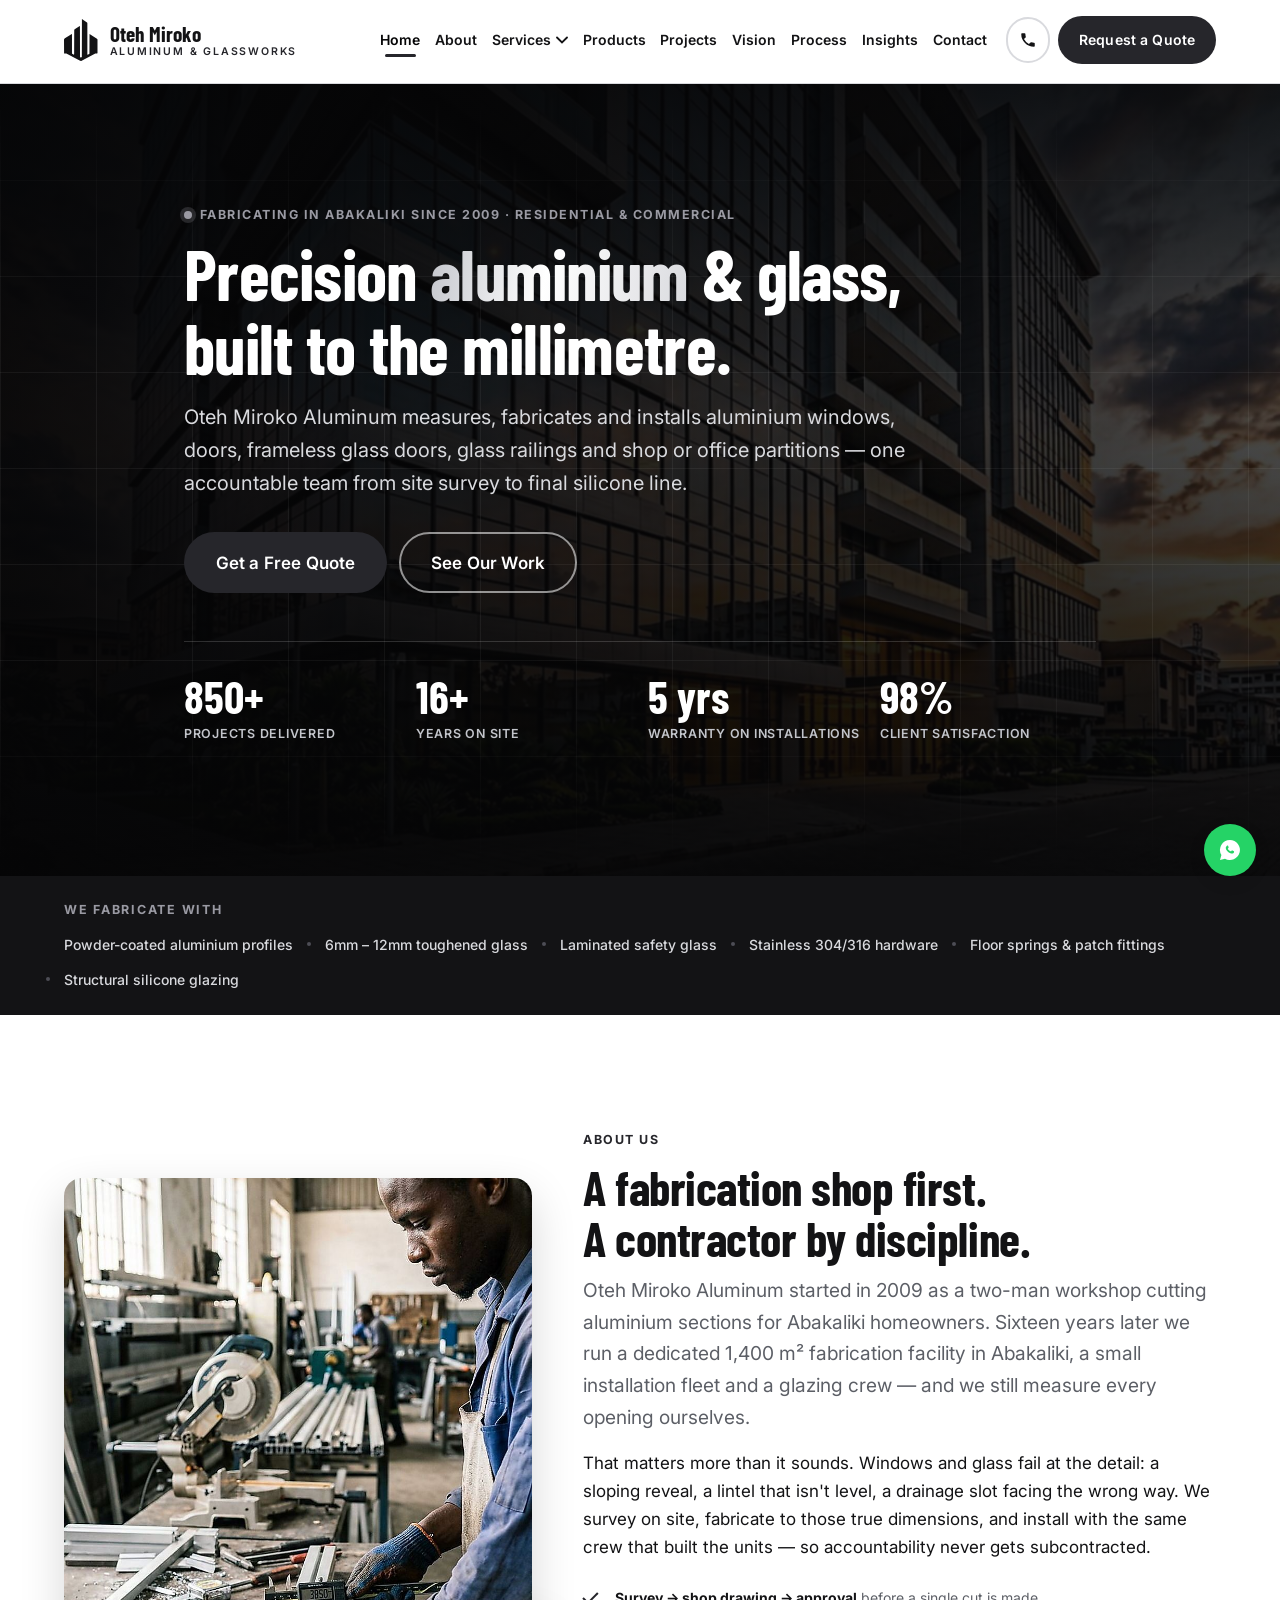
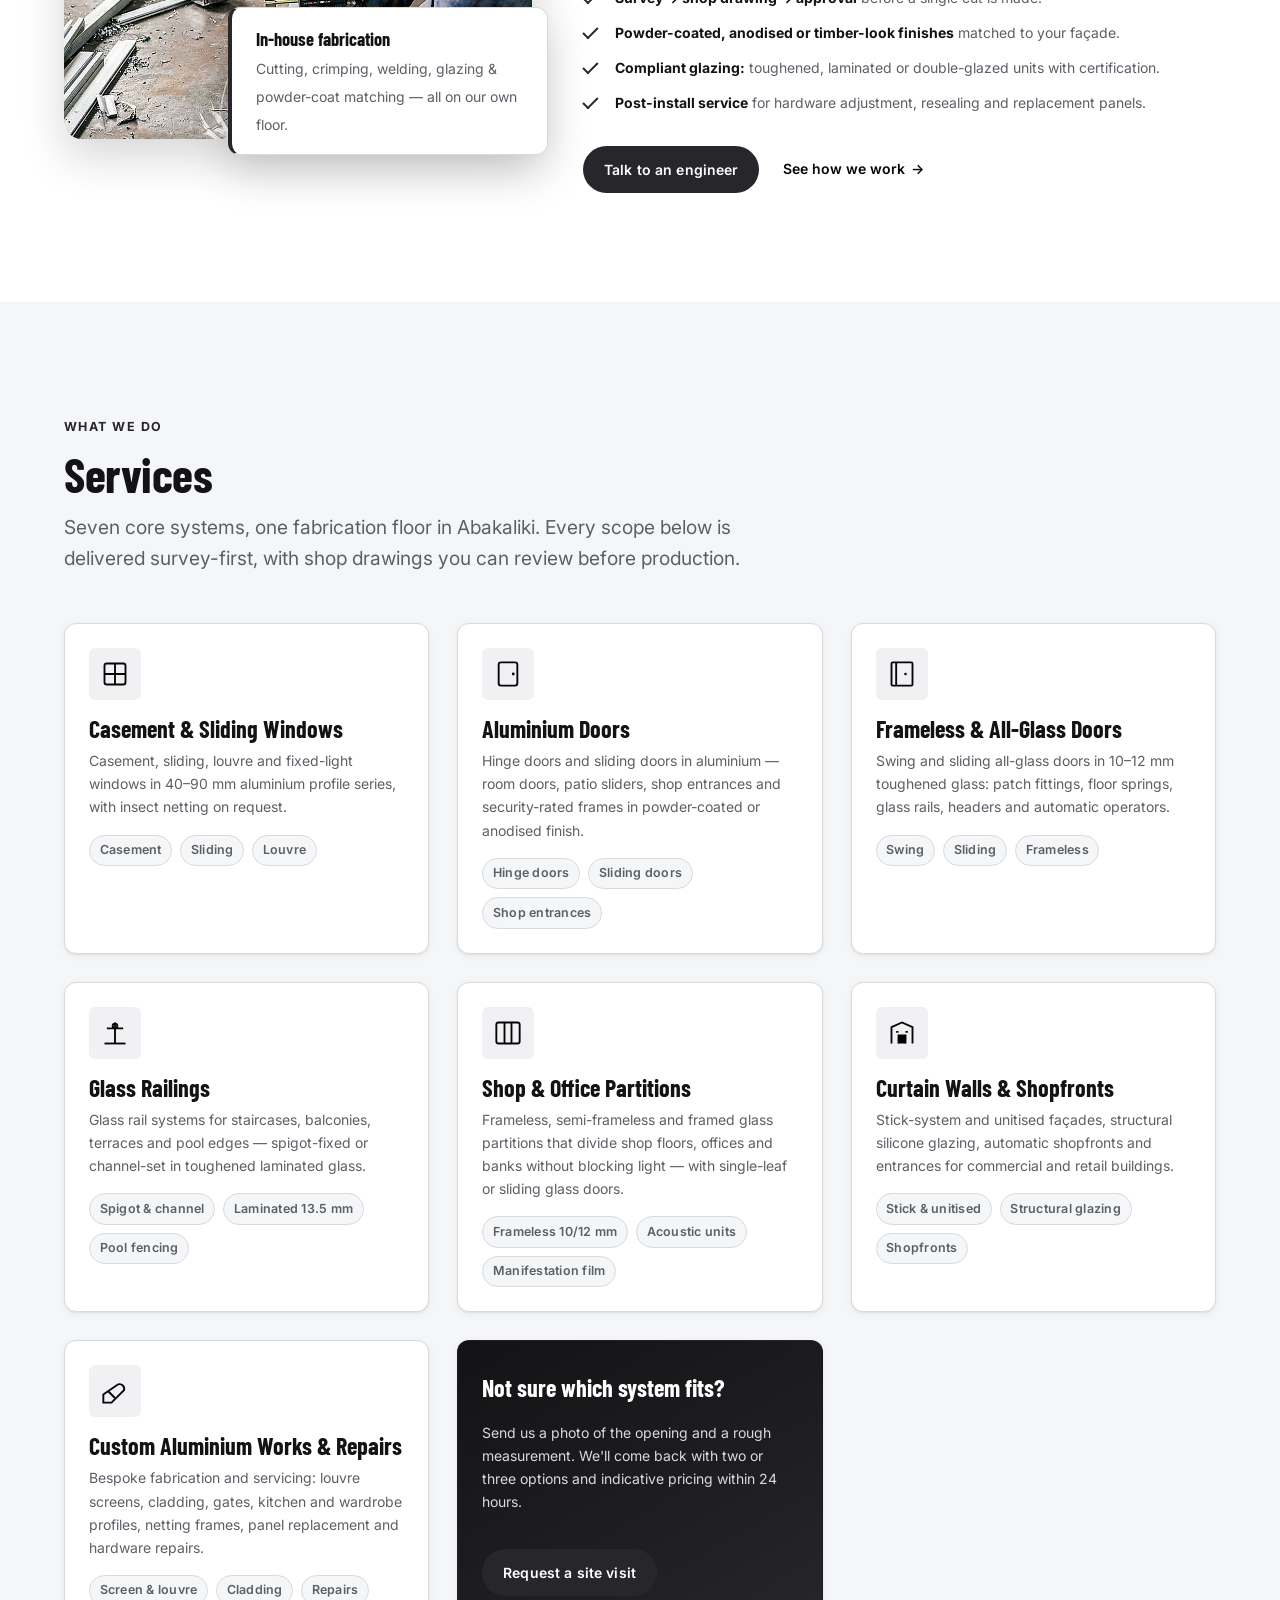
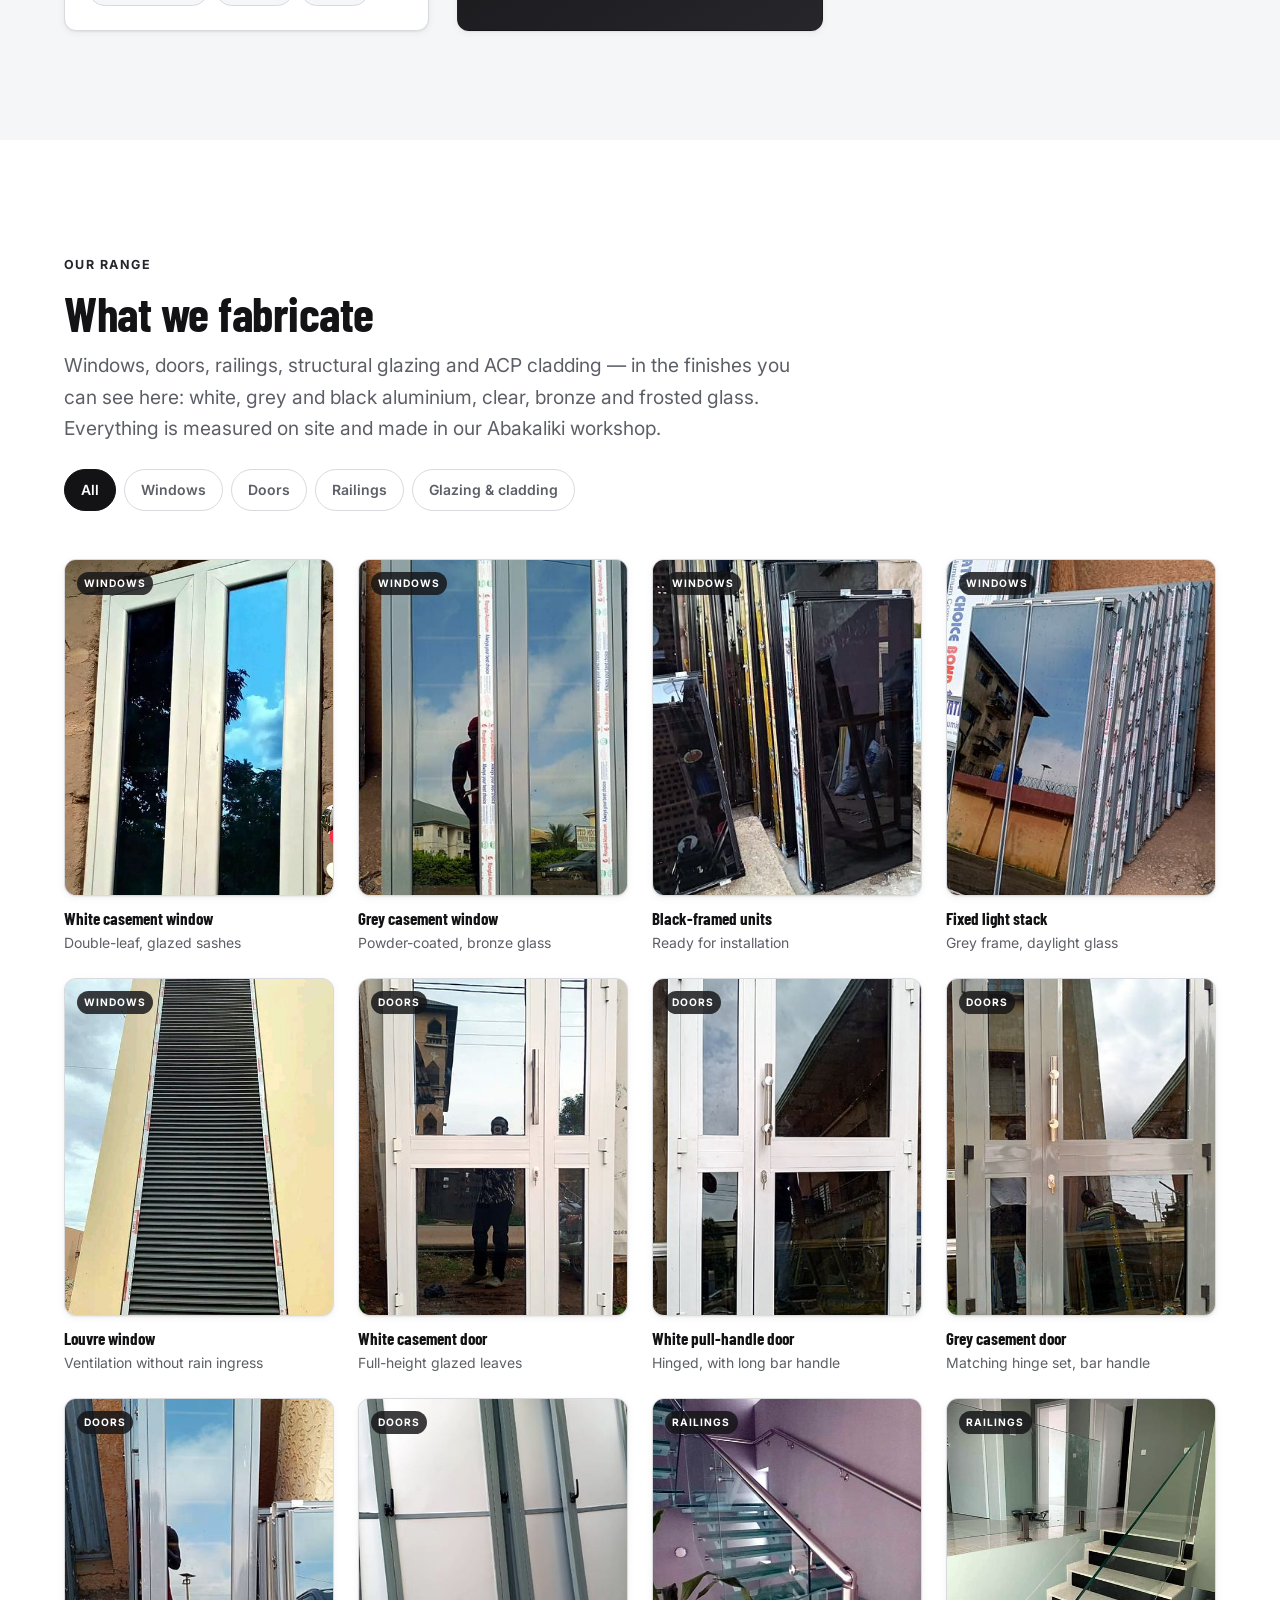
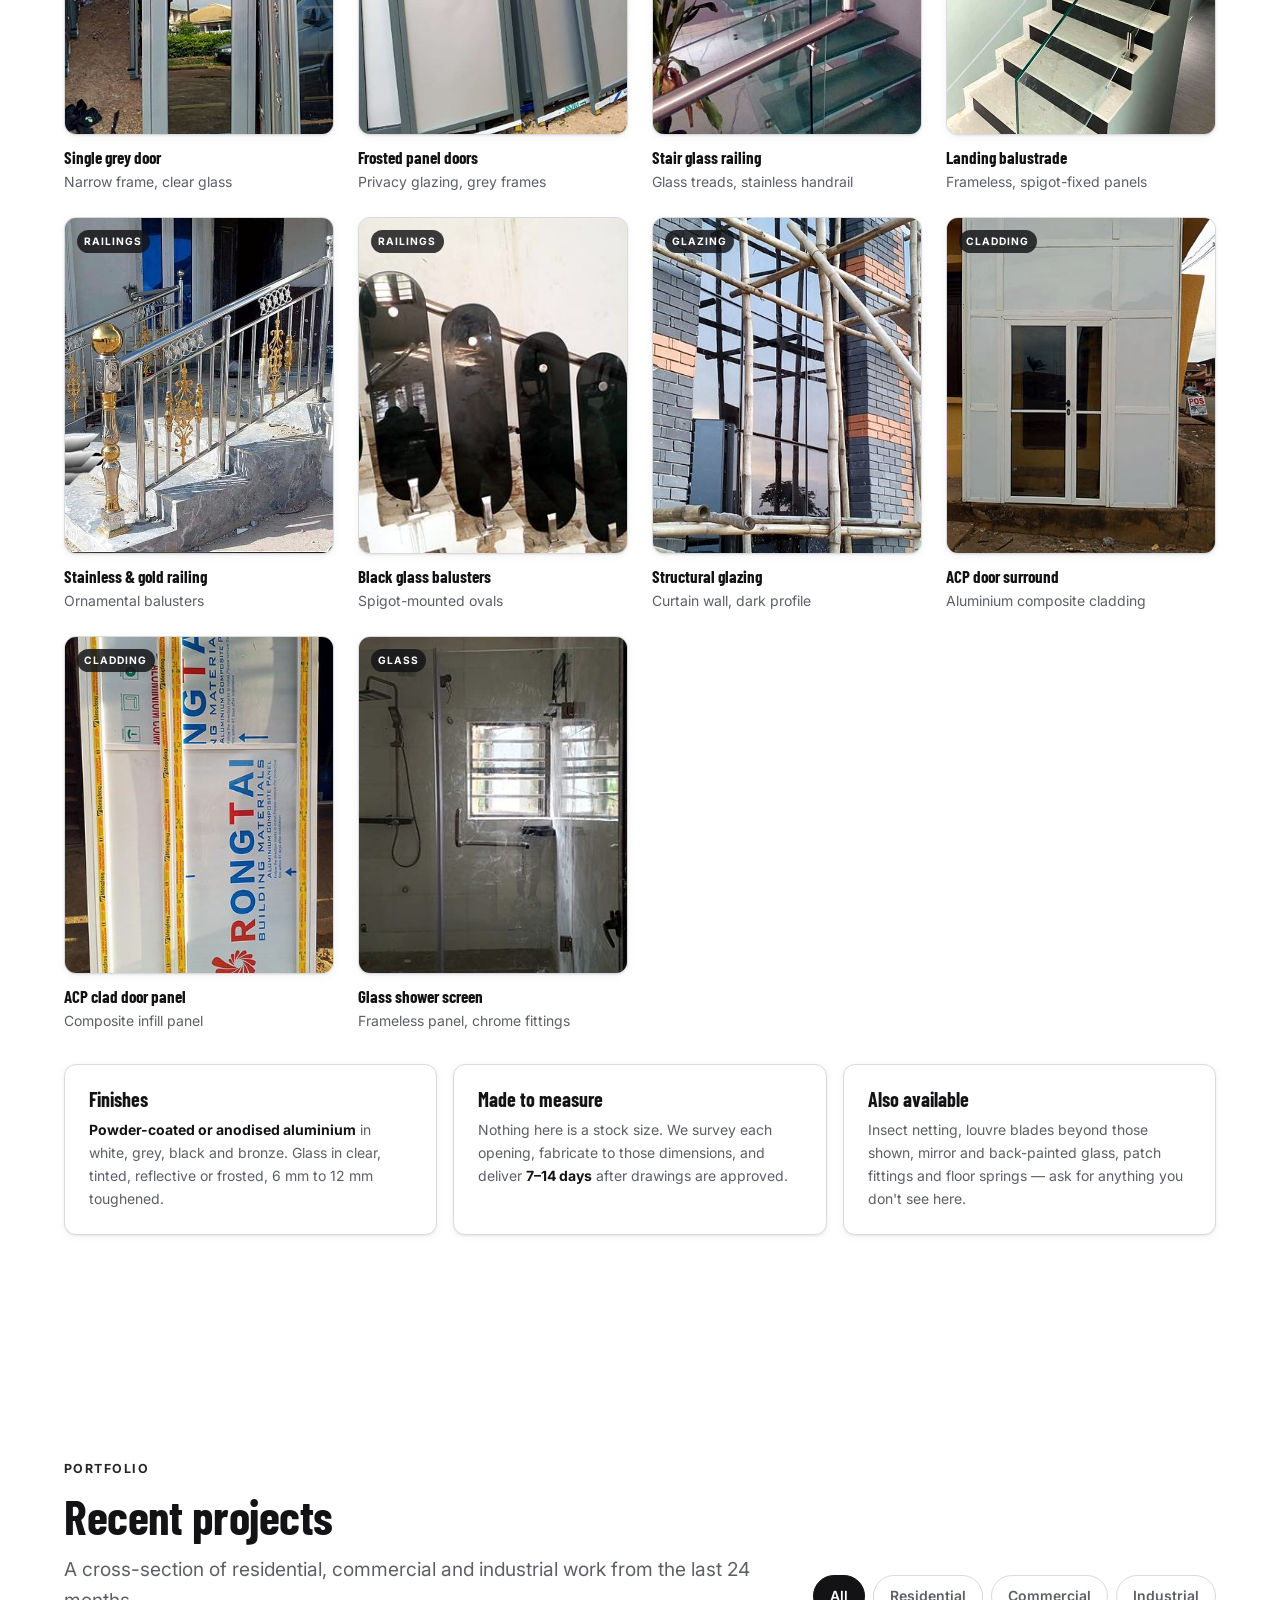
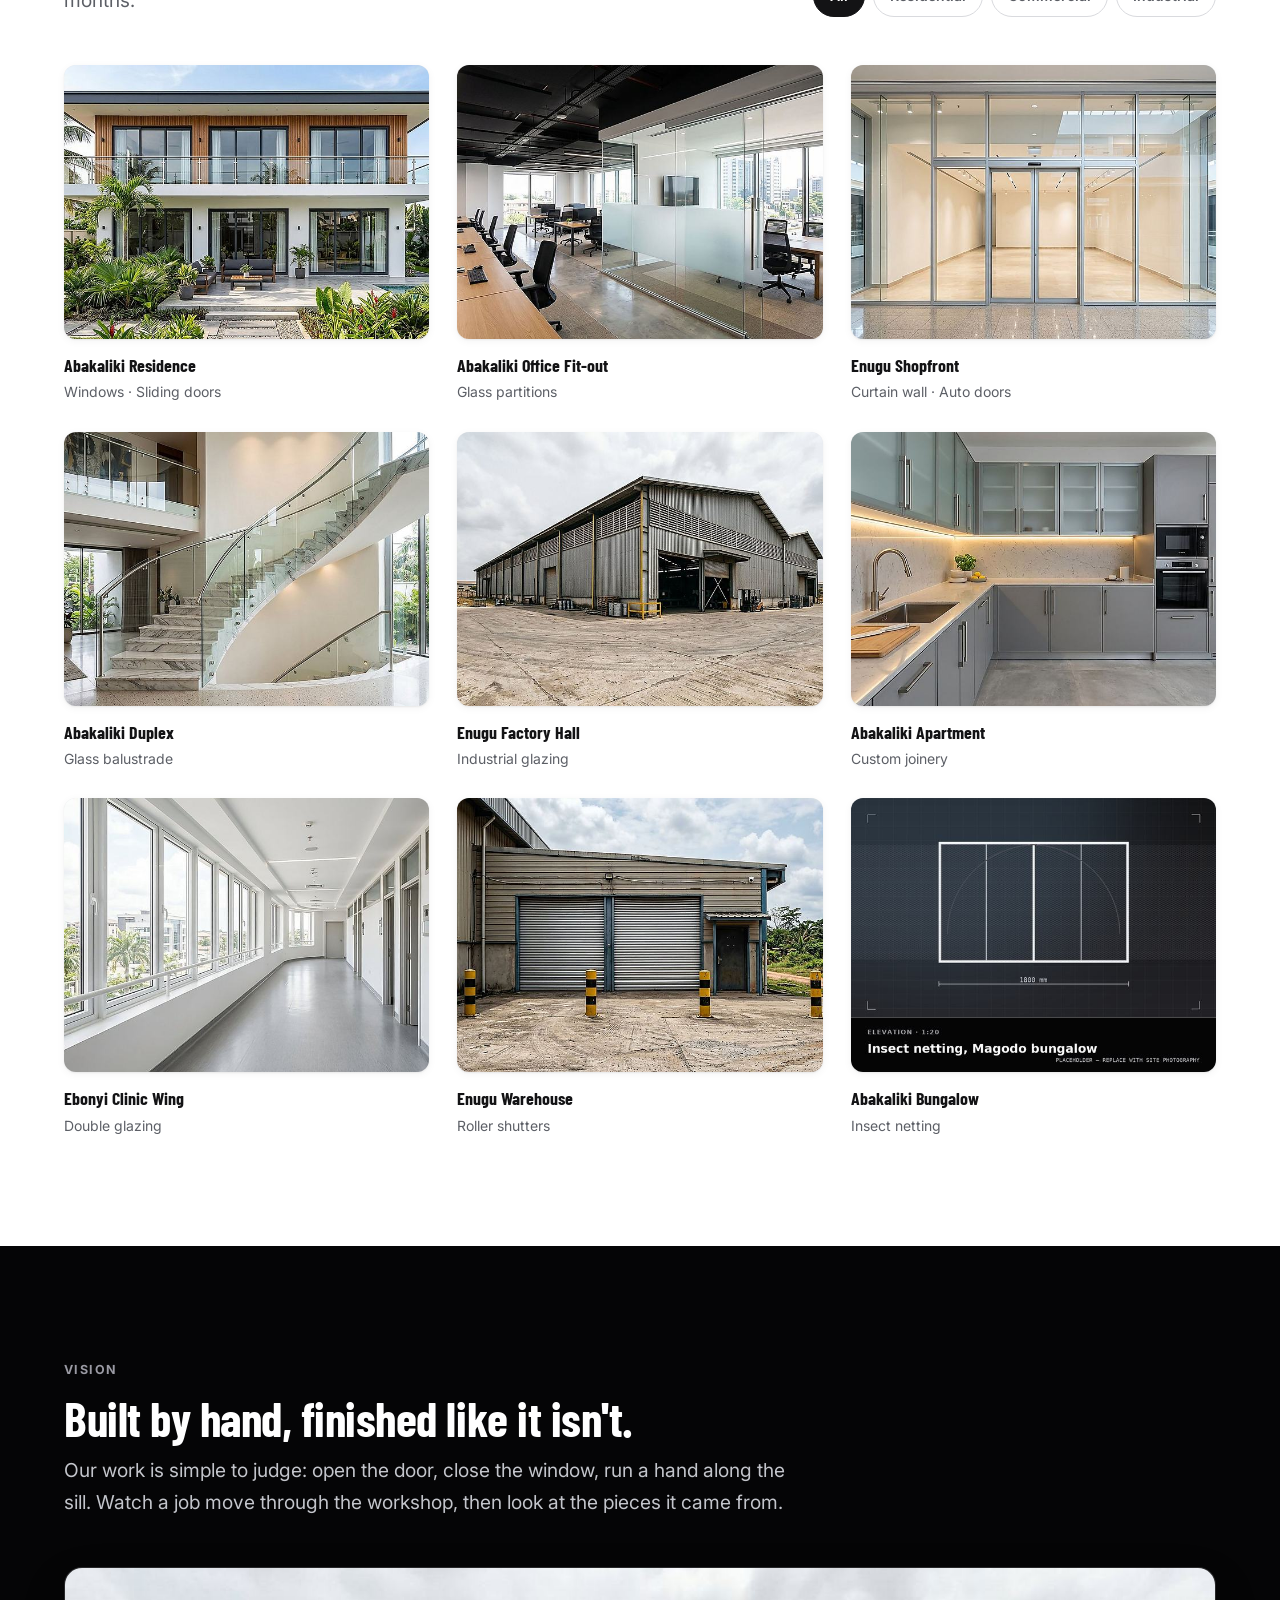
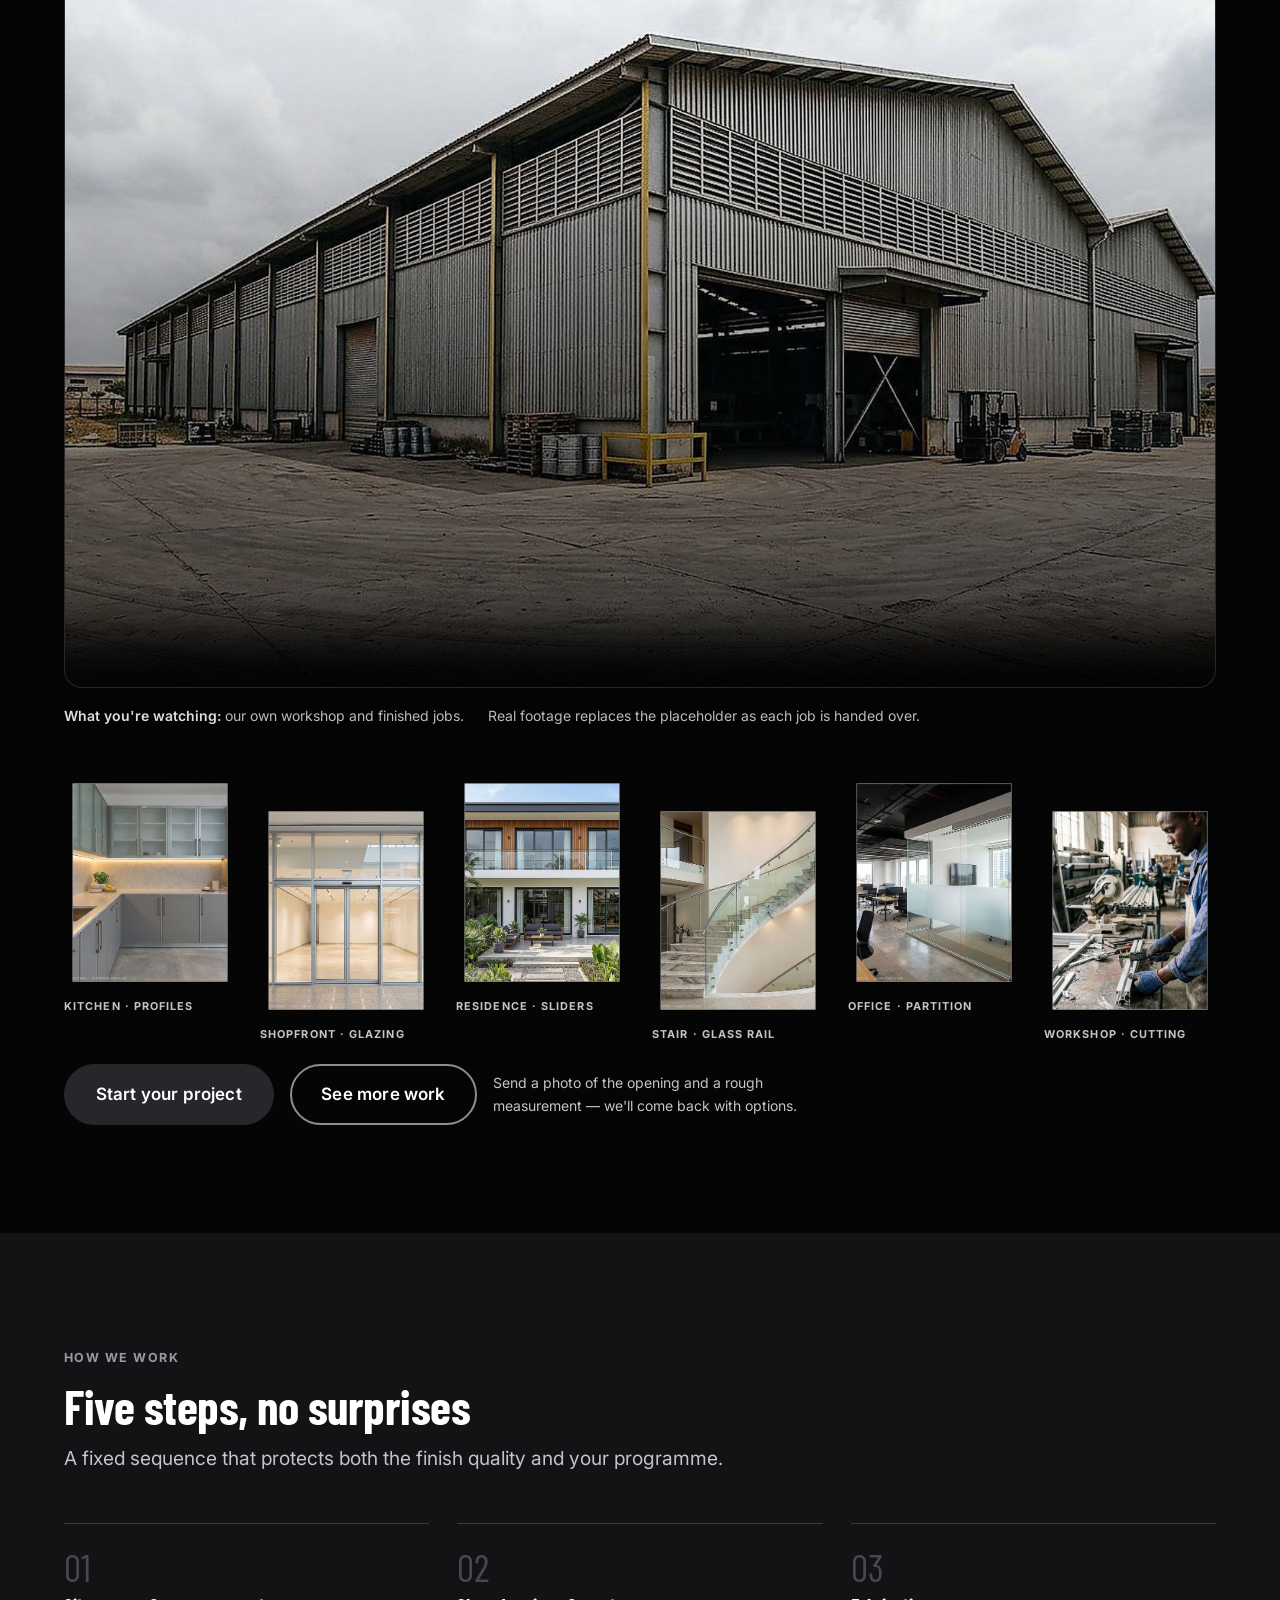
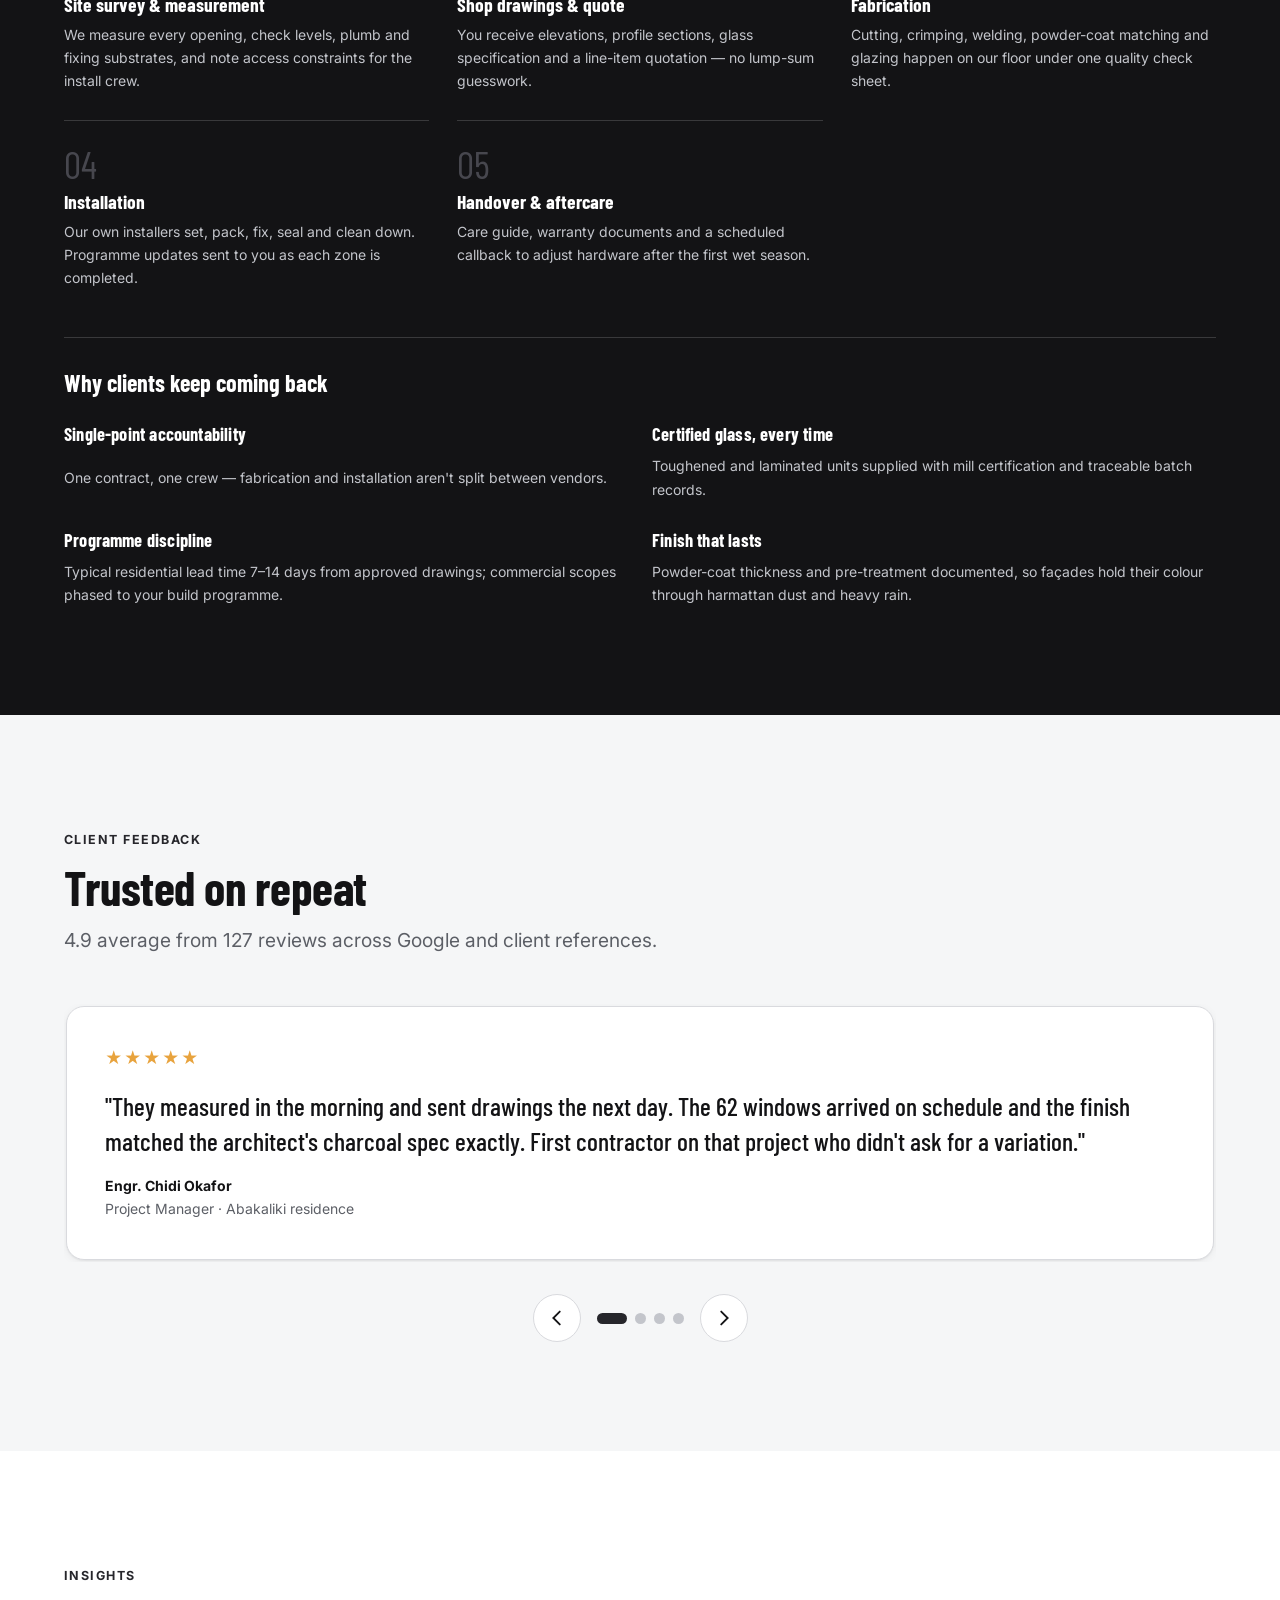
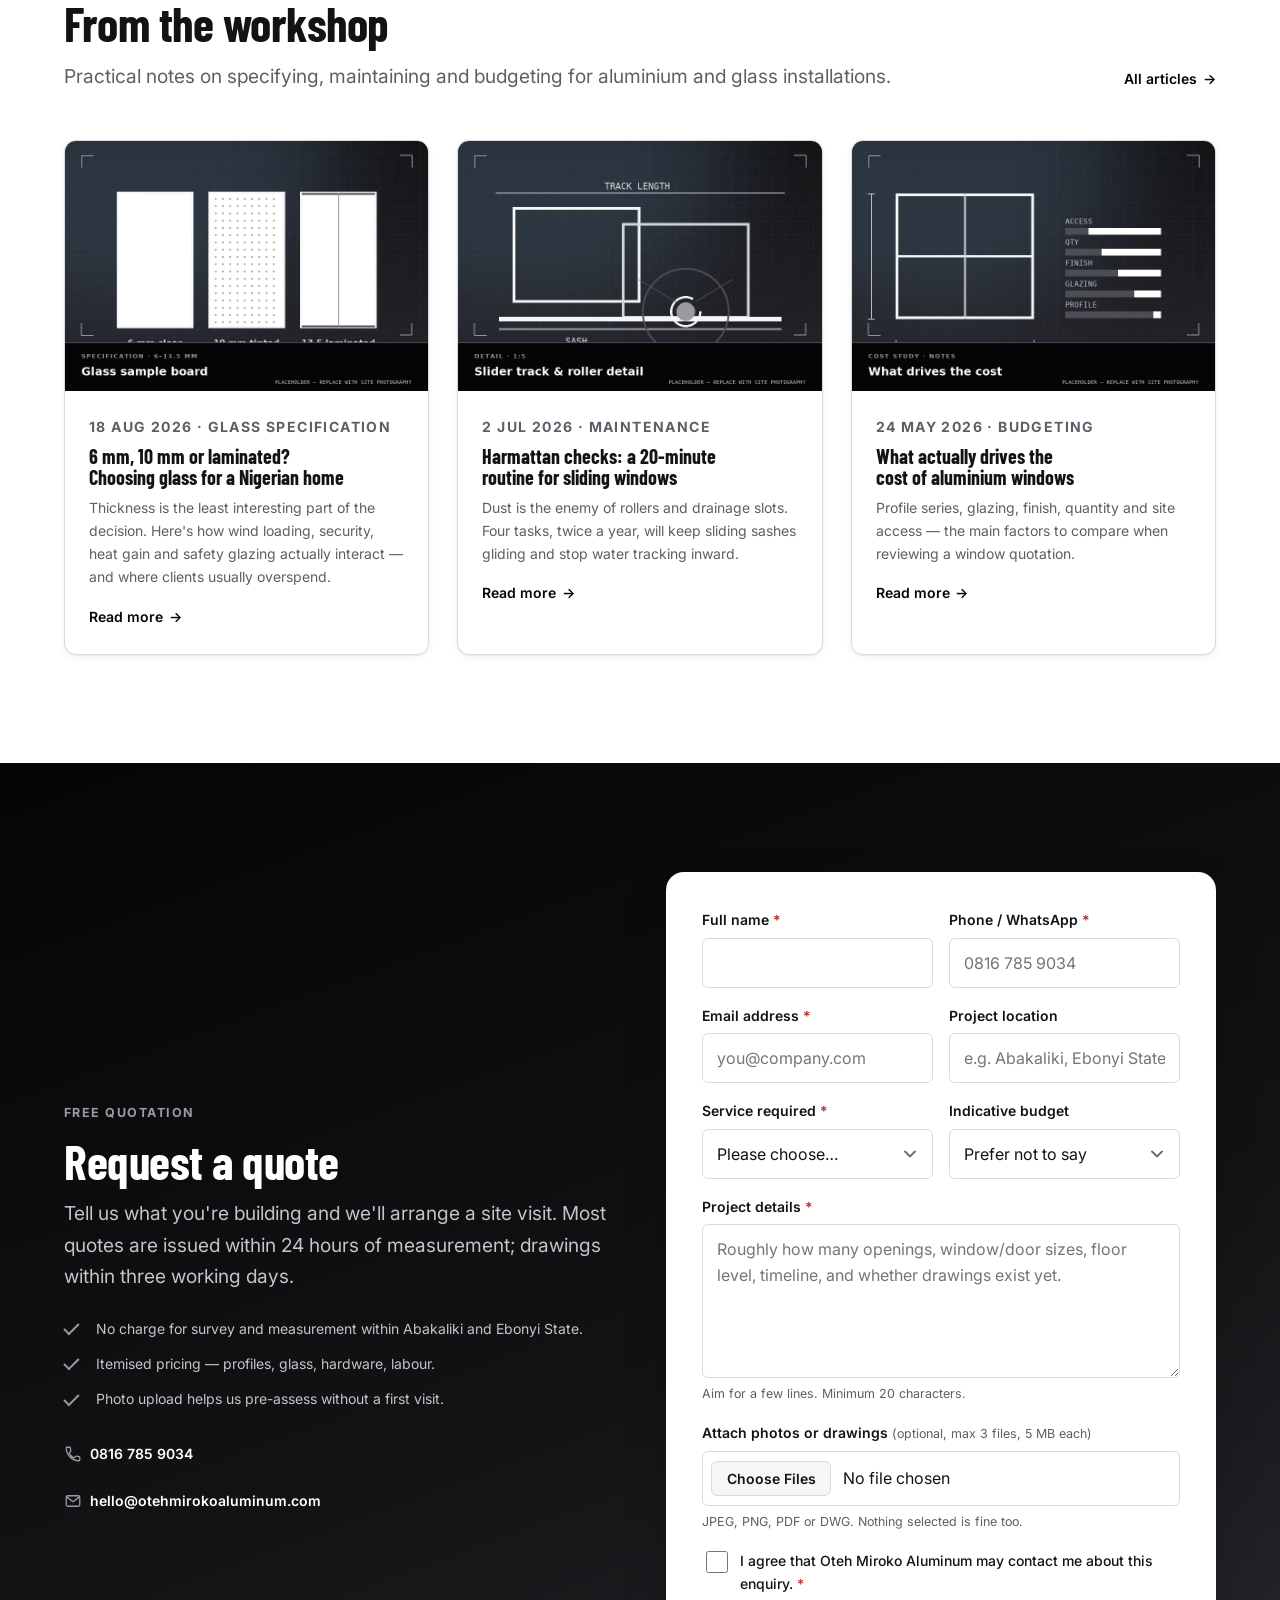
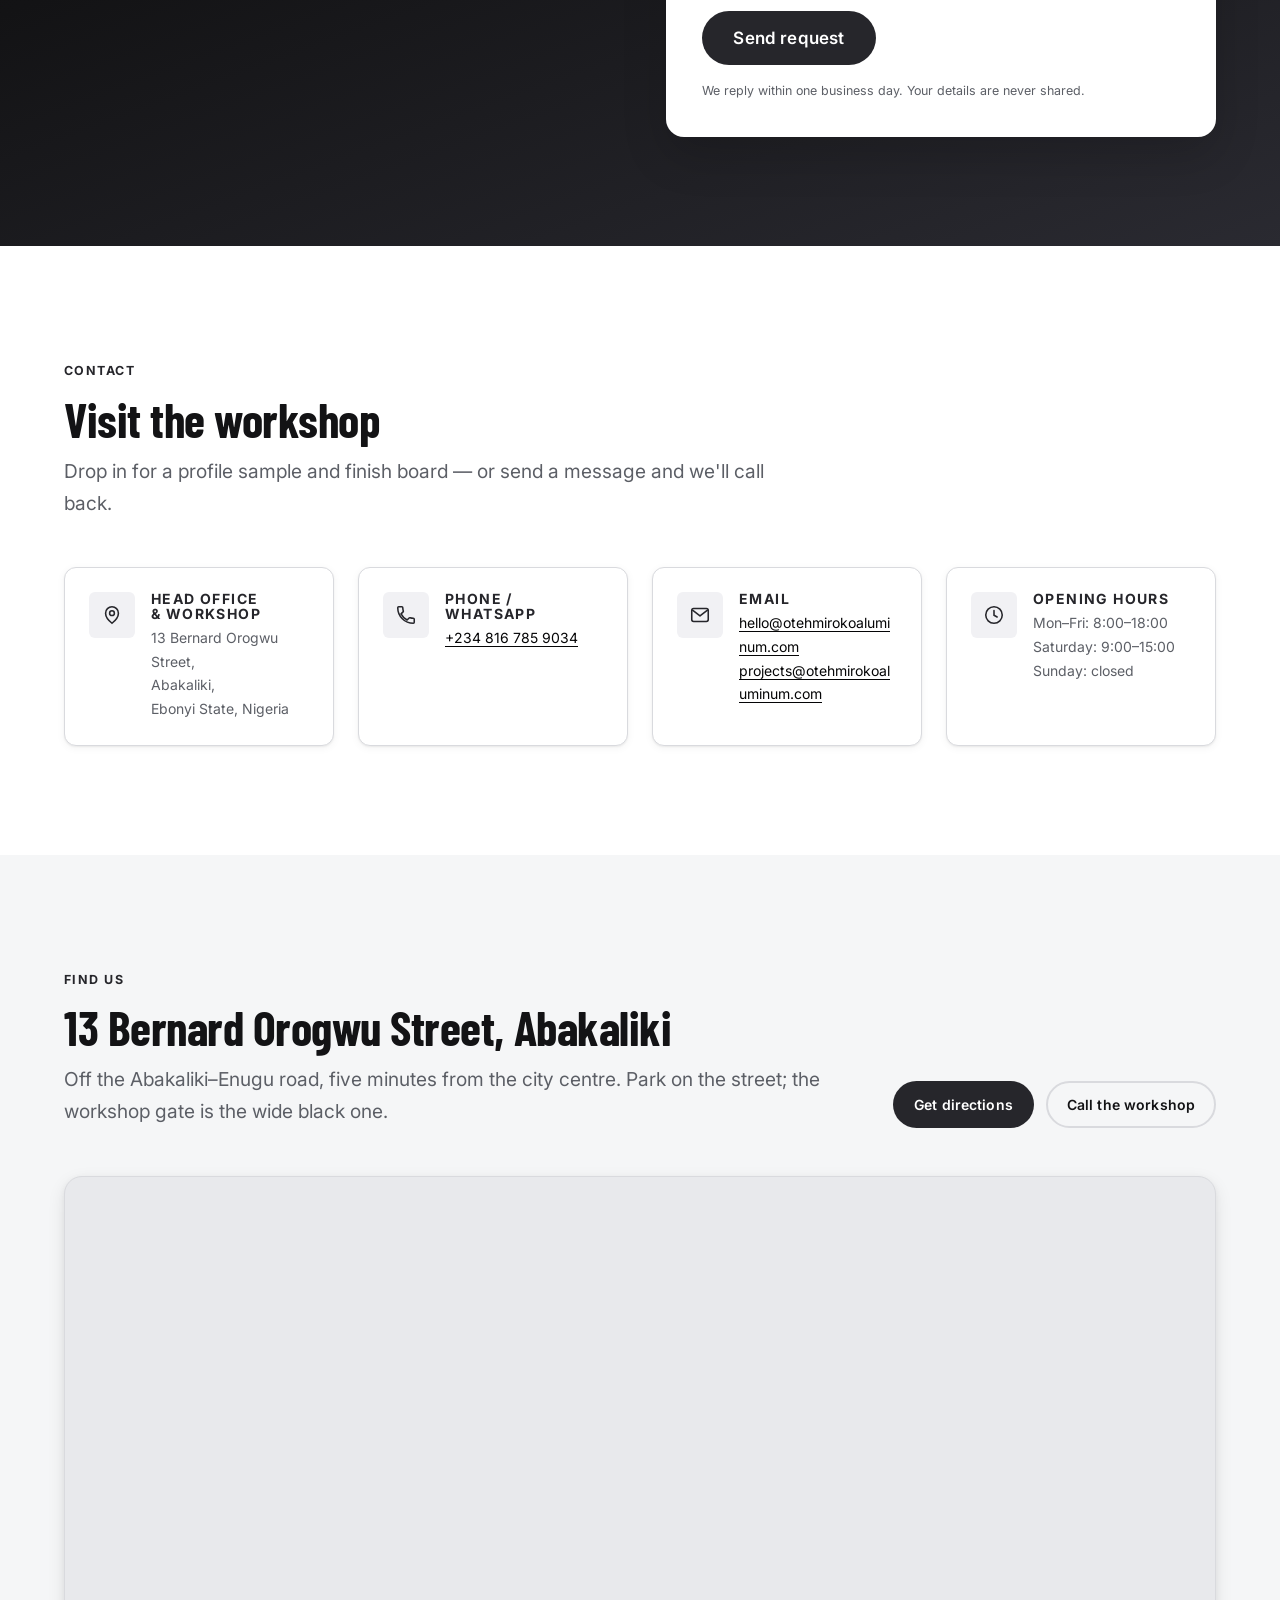
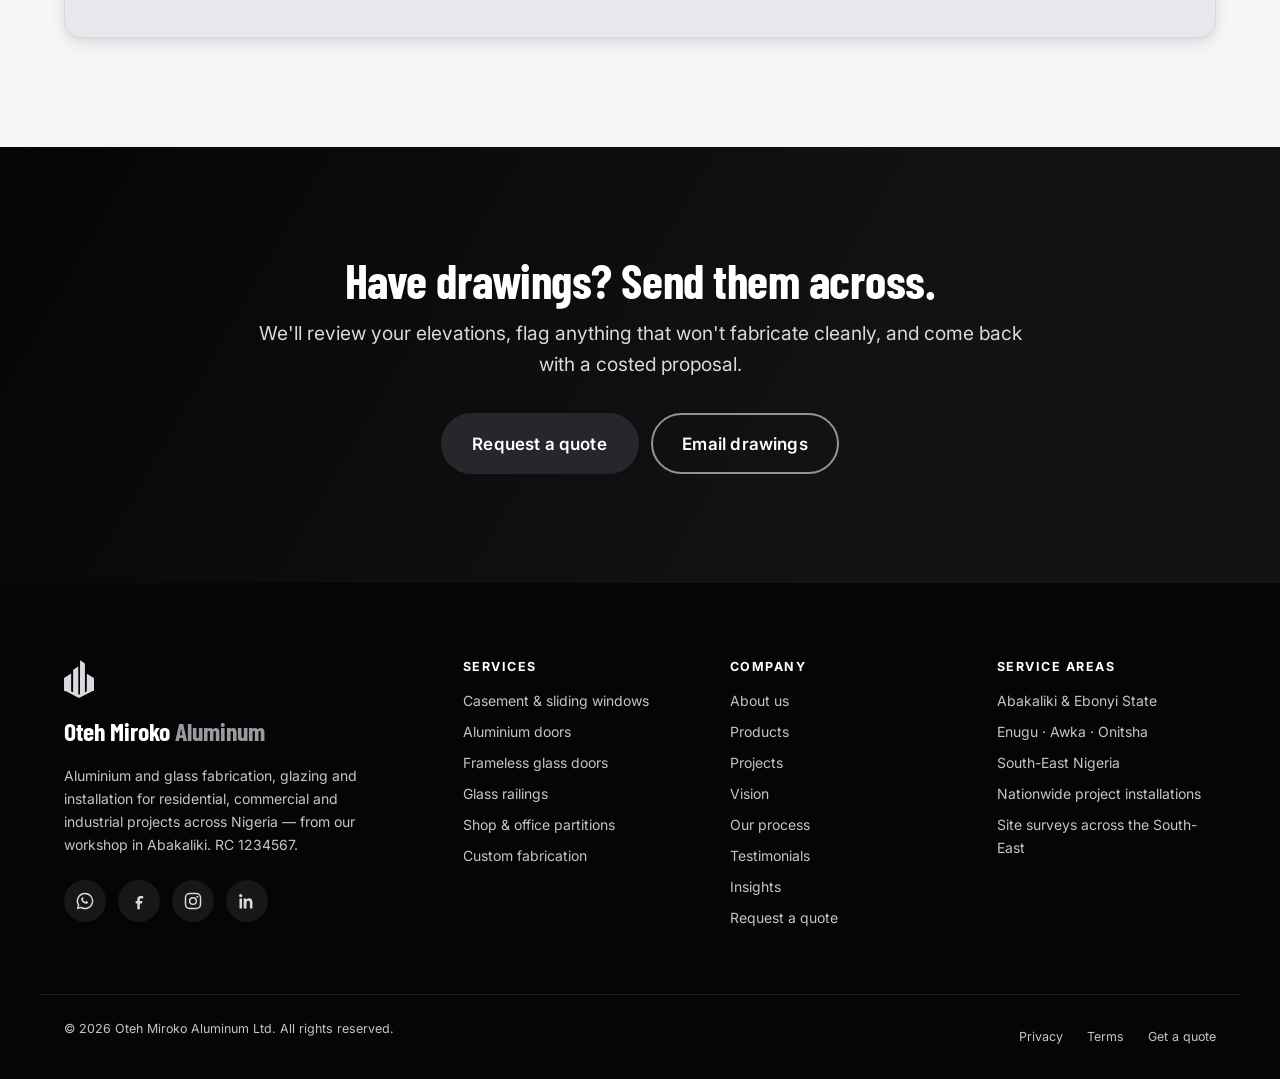
==== commit 4ad78800: "Add the real installation gallery and fix header responsiveness Products - New #products section bet" ====
--- a/index.html
+++ b/index.html
@@ -137,6 +137,7 @@
             <li><a href="#services">Curtain walls &amp; shopfronts</a></li>
           </ul>
         </li>
+        <li><a class="nav__link" href="#products">Products</a></li>
         <li><a class="nav__link" href="#projects">Projects</a></li>
         <li><a class="nav__link" href="#vision">Vision</a></li>
         <li><a class="nav__link" href="#process">Process</a></li>
@@ -145,7 +146,7 @@
       </ul>
 
       <div class="nav__cta">
-        <a class="btn btn--ghost" href="tel:+2348167859034">
+        <a class="btn btn--ghost" href="tel:+2348167859034" aria-label="Call 0816 785 9034">
           <svg class="icon" viewBox="0 0 24 24" width="18" height="18" aria-hidden="true"><path d="M6.6 10.8a15.1 15.1 0 0 0 6.6 6.6l2.2-2.2a1 1 0 0 1 1-.24 11.4 11.4 0 0 0 3.6.58 1 1 0 0 1 1 1V20a1 1 0 0 1-1 1A17 17 0 0 1 3 4a1 1 0 0 1 1-1h3.5a1 1 0 0 1 1 1 11.4 11.4 0 0 0 .57 3.6 1 1 0 0 1-.25 1z" fill="currentColor"/></svg>
           <span>0816 785 9034</span>
         </a>
@@ -364,6 +365,403 @@
           <a class="btn btn--primary" href="#quote" data-cta="quote">Request a site visit</a>
         </li>
       </ul>
+    </div>
+  </section>
+
+
+  <!-- ============================================================
+       4b. PRODUCTS / RANGE
+       Real installed work, photographed on site. The filter and the
+       lightbox are the same modules the portfolio uses, so behaviour
+       stays consistent across the page.
+       ============================================================ -->
+  <section class="section" id="products" aria-labelledby="productsTitle">
+    <div class="container">
+      <header class="section__head products__head reveal">
+        <div>
+          <p class="eyebrow">Our range</p>
+          <h2 class="section__title" id="productsTitle">What we fabricate</h2>
+          <p class="section__lede">
+            Windows, doors, railings, structural glazing and ACP cladding —
+            in the finishes you can see here: white, grey and black aluminium,
+            clear, bronze and frosted glass.
+            Everything is measured on site and made in our Abakaliki workshop.
+          </p>
+        </div>
+        <!-- aria-pressed communicates the filter state to assistive tech -->
+        <div class="filters" role="group" aria-label="Filter products by type">
+          <button class="filter is-active" type="button" data-filter="all" aria-pressed="true">All</button>
+          <button class="filter" type="button" data-filter="windows" aria-pressed="false">Windows</button>
+          <button class="filter" type="button" data-filter="doors" aria-pressed="false">Doors</button>
+          <button class="filter" type="button" data-filter="railings" aria-pressed="false">Railings</button>
+          <button class="filter" type="button" data-filter="glazing" aria-pressed="false">Glazing &amp; cladding</button>
+        </div>
+      </header>
+
+      <ul class="products" id="productsGrid" role="list">
+        <li class="product gallery__item reveal" data-category="windows">
+          <figure>
+            <a class="product__frame gallery__link"
+               href="images/products/win-white-casement.jpg"
+               data-lightbox
+               data-caption="White casement window — Double-leaf, glazed sashes. Supplied and installed by Oteh Miroko Aluminum.">
+              <img src="images/products/thumbs/win-white-casement.jpg"
+                   srcset="images/products/thumbs/win-white-casement.jpg 640w, images/products/win-white-casement.jpg 1200w"
+                   sizes="(min-width: 68em) 22vw, (min-width: 40em) 30vw, 45vw"
+                   alt="White aluminium casement window with two glazed leaves" width="640" height="800" loading="lazy" decoding="async">
+              <span class="product__tag">Windows</span>
+            </a>
+            <figcaption>
+              <strong>White casement window</strong>
+              <span>Double-leaf, glazed sashes</span>
+            </figcaption>
+          </figure>
+        </li>
+
+        <li class="product gallery__item reveal" data-category="windows">
+          <figure>
+            <a class="product__frame gallery__link"
+               href="images/products/win-grey-casement.jpg"
+               data-lightbox
+               data-caption="Grey casement window — Powder-coated, bronze glass. Supplied and installed by Oteh Miroko Aluminum.">
+              <img src="images/products/thumbs/win-grey-casement.jpg"
+                   srcset="images/products/thumbs/win-grey-casement.jpg 640w, images/products/win-grey-casement.jpg 1200w"
+                   sizes="(min-width: 68em) 22vw, (min-width: 40em) 30vw, 45vw"
+                   alt="Grey powder-coated aluminium casement window reflecting sky" width="640" height="800" loading="lazy" decoding="async">
+              <span class="product__tag">Windows</span>
+            </a>
+            <figcaption>
+              <strong>Grey casement window</strong>
+              <span>Powder-coated, bronze glass</span>
+            </figcaption>
+          </figure>
+        </li>
+
+        <li class="product gallery__item reveal" data-category="windows">
+          <figure>
+            <a class="product__frame gallery__link"
+               href="images/products/win-black-frames.jpg"
+               data-lightbox
+               data-caption="Black-framed units — Ready for installation. Supplied and installed by Oteh Miroko Aluminum.">
+              <img src="images/products/thumbs/win-black-frames.jpg"
+                   srcset="images/products/thumbs/win-black-frames.jpg 640w, images/products/win-black-frames.jpg 1200w"
+                   sizes="(min-width: 68em) 22vw, (min-width: 40em) 30vw, 45vw"
+                   alt="Stack of black aluminium window frames awaiting installation" width="640" height="800" loading="lazy" decoding="async">
+              <span class="product__tag">Windows</span>
+            </a>
+            <figcaption>
+              <strong>Black-framed units</strong>
+              <span>Ready for installation</span>
+            </figcaption>
+          </figure>
+        </li>
+
+        <li class="product gallery__item reveal" data-category="windows">
+          <figure>
+            <a class="product__frame gallery__link"
+               href="images/products/win-fixed-stack.jpg"
+               data-lightbox
+               data-caption="Fixed light stack — Grey frame, daylight glass. Supplied and installed by Oteh Miroko Aluminum.">
+              <img src="images/products/thumbs/win-fixed-stack.jpg"
+                   srcset="images/products/thumbs/win-fixed-stack.jpg 640w, images/products/win-fixed-stack.jpg 1200w"
+                   sizes="(min-width: 68em) 22vw, (min-width: 40em) 30vw, 45vw"
+                   alt="Tall grey aluminium framed window panels stacked with protective film" width="640" height="800" loading="lazy" decoding="async">
+              <span class="product__tag">Windows</span>
+            </a>
+            <figcaption>
+              <strong>Fixed light stack</strong>
+              <span>Grey frame, daylight glass</span>
+            </figcaption>
+          </figure>
+        </li>
+
+        <li class="product gallery__item reveal" data-category="windows">
+          <figure>
+            <a class="product__frame gallery__link"
+               href="images/products/win-louvre-tall.jpg"
+               data-lightbox
+               data-caption="Louvre window — Ventilation without rain ingress. Supplied and installed by Oteh Miroko Aluminum.">
+              <img src="images/products/thumbs/win-louvre-tall.jpg"
+                   srcset="images/products/thumbs/win-louvre-tall.jpg 640w, images/products/win-louvre-tall.jpg 1200w"
+                   sizes="(min-width: 68em) 22vw, (min-width: 40em) 30vw, 45vw"
+                   alt="Tall aluminium louvre window with horizontal blades in a wall opening" width="640" height="800" loading="lazy" decoding="async">
+              <span class="product__tag">Windows</span>
+            </a>
+            <figcaption>
+              <strong>Louvre window</strong>
+              <span>Ventilation without rain ingress</span>
+            </figcaption>
+          </figure>
+        </li>
+
+        <li class="product gallery__item reveal" data-category="doors">
+          <figure>
+            <a class="product__frame gallery__link"
+               href="images/products/door-white-casement.jpg"
+               data-lightbox
+               data-caption="White casement door — Full-height glazed leaves. Supplied and installed by Oteh Miroko Aluminum.">
+              <img src="images/products/thumbs/door-white-casement.jpg"
+                   srcset="images/products/thumbs/door-white-casement.jpg 640w, images/products/door-white-casement.jpg 1200w"
+                   sizes="(min-width: 68em) 22vw, (min-width: 40em) 30vw, 45vw"
+                   alt="White aluminium casement door pair with full-height glazing" width="640" height="800" loading="lazy" decoding="async">
+              <span class="product__tag">Doors</span>
+            </a>
+            <figcaption>
+              <strong>White casement door</strong>
+              <span>Full-height glazed leaves</span>
+            </figcaption>
+          </figure>
+        </li>
+
+        <li class="product gallery__item reveal" data-category="doors">
+          <figure>
+            <a class="product__frame gallery__link"
+               href="images/products/door-white-pull.jpg"
+               data-lightbox
+               data-caption="White pull-handle door — Hinged, with long bar handle. Supplied and installed by Oteh Miroko Aluminum.">
+              <img src="images/products/thumbs/door-white-pull.jpg"
+                   srcset="images/products/thumbs/door-white-pull.jpg 640w, images/products/door-white-pull.jpg 1200w"
+                   sizes="(min-width: 68em) 22vw, (min-width: 40em) 30vw, 45vw"
+                   alt="White aluminium door with tall bar pull handle and glazed panels" width="640" height="800" loading="lazy" decoding="async">
+              <span class="product__tag">Doors</span>
+            </a>
+            <figcaption>
+              <strong>White pull-handle door</strong>
+              <span>Hinged, with long bar handle</span>
+            </figcaption>
+          </figure>
+        </li>
+
+        <li class="product gallery__item reveal" data-category="doors">
+          <figure>
+            <a class="product__frame gallery__link"
+               href="images/products/door-grey-casement.jpg"
+               data-lightbox
+               data-caption="Grey casement door — Matching hinge set, bar handle. Supplied and installed by Oteh Miroko Aluminum.">
+              <img src="images/products/thumbs/door-grey-casement.jpg"
+                   srcset="images/products/thumbs/door-grey-casement.jpg 640w, images/products/door-grey-casement.jpg 1200w"
+                   sizes="(min-width: 68em) 22vw, (min-width: 40em) 30vw, 45vw"
+                   alt="Grey aluminium casement door with bar handle and clear glazing" width="640" height="800" loading="lazy" decoding="async">
+              <span class="product__tag">Doors</span>
+            </a>
+            <figcaption>
+              <strong>Grey casement door</strong>
+              <span>Matching hinge set, bar handle</span>
+            </figcaption>
+          </figure>
+        </li>
+
+        <li class="product gallery__item reveal" data-category="doors">
+          <figure>
+            <a class="product__frame gallery__link"
+               href="images/products/door-grey-single.jpg"
+               data-lightbox
+               data-caption="Single grey door — Narrow frame, clear glass. Supplied and installed by Oteh Miroko Aluminum.">
+              <img src="images/products/thumbs/door-grey-single.jpg"
+                   srcset="images/products/thumbs/door-grey-single.jpg 640w, images/products/door-grey-single.jpg 1200w"
+                   sizes="(min-width: 68em) 22vw, (min-width: 40em) 30vw, 45vw"
+                   alt="Single grey aluminium framed door standing against a wall" width="640" height="800" loading="lazy" decoding="async">
+              <span class="product__tag">Doors</span>
+            </a>
+            <figcaption>
+              <strong>Single grey door</strong>
+              <span>Narrow frame, clear glass</span>
+            </figcaption>
+          </figure>
+        </li>
+
+        <li class="product gallery__item reveal" data-category="doors">
+          <figure>
+            <a class="product__frame gallery__link"
+               href="images/products/door-frosted-panels.jpg"
+               data-lightbox
+               data-caption="Frosted panel doors — Privacy glazing, grey frames. Supplied and installed by Oteh Miroko Aluminum.">
+              <img src="images/products/thumbs/door-frosted-panels.jpg"
+                   srcset="images/products/thumbs/door-frosted-panels.jpg 640w, images/products/door-frosted-panels.jpg 1200w"
+                   sizes="(min-width: 68em) 22vw, (min-width: 40em) 30vw, 45vw"
+                   alt="Three grey aluminium doors with frosted glass panels" width="640" height="800" loading="lazy" decoding="async">
+              <span class="product__tag">Doors</span>
+            </a>
+            <figcaption>
+              <strong>Frosted panel doors</strong>
+              <span>Privacy glazing, grey frames</span>
+            </figcaption>
+          </figure>
+        </li>
+
+        <li class="product gallery__item reveal" data-category="railings">
+          <figure>
+            <a class="product__frame gallery__link"
+               href="images/products/rail-stair-glass.jpg"
+               data-lightbox
+               data-caption="Stair glass railing — Glass treads, stainless handrail. Supplied and installed by Oteh Miroko Aluminum.">
+              <img src="images/products/thumbs/rail-stair-glass.jpg"
+                   srcset="images/products/thumbs/rail-stair-glass.jpg 640w, images/products/rail-stair-glass.jpg 1200w"
+                   sizes="(min-width: 68em) 22vw, (min-width: 40em) 30vw, 45vw"
+                   alt="Frameless glass staircase with stainless steel handrail" width="640" height="800" loading="lazy" decoding="async">
+              <span class="product__tag">Railings</span>
+            </a>
+            <figcaption>
+              <strong>Stair glass railing</strong>
+              <span>Glass treads, stainless handrail</span>
+            </figcaption>
+          </figure>
+        </li>
+
+        <li class="product gallery__item reveal" data-category="railings">
+          <figure>
+            <a class="product__frame gallery__link"
+               href="images/products/rail-landing-glass.jpg"
+               data-lightbox
+               data-caption="Landing balustrade — Frameless, spigot-fixed panels. Supplied and installed by Oteh Miroko Aluminum.">
+              <img src="images/products/thumbs/rail-landing-glass.jpg"
+                   srcset="images/products/thumbs/rail-landing-glass.jpg 640w, images/products/rail-landing-glass.jpg 1200w"
+                   sizes="(min-width: 68em) 22vw, (min-width: 40em) 30vw, 45vw"
+                   alt="Frameless glass balustrade on a staircase landing with spigot fixings" width="640" height="800" loading="lazy" decoding="async">
+              <span class="product__tag">Railings</span>
+            </a>
+            <figcaption>
+              <strong>Landing balustrade</strong>
+              <span>Frameless, spigot-fixed panels</span>
+            </figcaption>
+          </figure>
+        </li>
+
+        <li class="product gallery__item reveal" data-category="railings">
+          <figure>
+            <a class="product__frame gallery__link"
+               href="images/products/rail-stainless-gold.jpg"
+               data-lightbox
+               data-caption="Stainless & gold railing — Ornamental balusters. Supplied and installed by Oteh Miroko Aluminum.">
+              <img src="images/products/thumbs/rail-stainless-gold.jpg"
+                   srcset="images/products/thumbs/rail-stainless-gold.jpg 640w, images/products/rail-stainless-gold.jpg 1200w"
+                   sizes="(min-width: 68em) 22vw, (min-width: 40em) 30vw, 45vw"
+                   alt="Polished stainless steel staircase railing with gold ornamental balusters" width="640" height="800" loading="lazy" decoding="async">
+              <span class="product__tag">Railings</span>
+            </a>
+            <figcaption>
+              <strong>Stainless & gold railing</strong>
+              <span>Ornamental balusters</span>
+            </figcaption>
+          </figure>
+        </li>
+
+        <li class="product gallery__item reveal" data-category="railings">
+          <figure>
+            <a class="product__frame gallery__link"
+               href="images/products/rail-black-glass.jpg"
+               data-lightbox
+               data-caption="Black glass balusters — Spigot-mounted ovals. Supplied and installed by Oteh Miroko Aluminum.">
+              <img src="images/products/thumbs/rail-black-glass.jpg"
+                   srcset="images/products/thumbs/rail-black-glass.jpg 640w, images/products/rail-black-glass.jpg 1200w"
+                   sizes="(min-width: 68em) 22vw, (min-width: 40em) 30vw, 45vw"
+                   alt="Black glass oval baluster panels fixed with stainless spigots along a stair" width="640" height="800" loading="lazy" decoding="async">
+              <span class="product__tag">Railings</span>
+            </a>
+            <figcaption>
+              <strong>Black glass balusters</strong>
+              <span>Spigot-mounted ovals</span>
+            </figcaption>
+          </figure>
+        </li>
+
+        <li class="product gallery__item reveal" data-category="glazing">
+          <figure>
+            <a class="product__frame gallery__link"
+               href="images/products/shop-structural-glazing.jpg"
+               data-lightbox
+               data-caption="Structural glazing — Curtain wall, dark profile. Supplied and installed by Oteh Miroko Aluminum.">
+              <img src="images/products/thumbs/shop-structural-glazing.jpg"
+                   srcset="images/products/thumbs/shop-structural-glazing.jpg 640w, images/products/shop-structural-glazing.jpg 1200w"
+                   sizes="(min-width: 68em) 22vw, (min-width: 40em) 30vw, 45vw"
+                   alt="Large structural glass curtain wall being installed behind bamboo scaffolding" width="640" height="800" loading="lazy" decoding="async">
+              <span class="product__tag">Glazing</span>
+            </a>
+            <figcaption>
+              <strong>Structural glazing</strong>
+              <span>Curtain wall, dark profile</span>
+            </figcaption>
+          </figure>
+        </li>
+
+        <li class="product gallery__item reveal" data-category="glazing">
+          <figure>
+            <a class="product__frame gallery__link"
+               href="images/products/shop-acp-entrance.jpg"
+               data-lightbox
+               data-caption="ACP door surround — Aluminium composite cladding. Supplied and installed by Oteh Miroko Aluminum.">
+              <img src="images/products/thumbs/shop-acp-entrance.jpg"
+                   srcset="images/products/thumbs/shop-acp-entrance.jpg 640w, images/products/shop-acp-entrance.jpg 1200w"
+                   sizes="(min-width: 68em) 22vw, (min-width: 40em) 30vw, 45vw"
+                   alt="Shop front with white aluminium composite panel cladding around a glazed door" width="640" height="800" loading="lazy" decoding="async">
+              <span class="product__tag">Cladding</span>
+            </a>
+            <figcaption>
+              <strong>ACP door surround</strong>
+              <span>Aluminium composite cladding</span>
+            </figcaption>
+          </figure>
+        </li>
+
+        <li class="product gallery__item reveal" data-category="glazing">
+          <figure>
+            <a class="product__frame gallery__link"
+               href="images/products/clad-acp-door.jpg"
+               data-lightbox
+               data-caption="ACP clad door panel — Composite infill panel. Supplied and installed by Oteh Miroko Aluminum.">
+              <img src="images/products/thumbs/clad-acp-door.jpg"
+                   srcset="images/products/thumbs/clad-acp-door.jpg 640w, images/products/clad-acp-door.jpg 1200w"
+                   sizes="(min-width: 68em) 22vw, (min-width: 40em) 30vw, 45vw"
+                   alt="Aluminium door leaf with composite panel cladding and protective film" width="640" height="800" loading="lazy" decoding="async">
+              <span class="product__tag">Cladding</span>
+            </a>
+            <figcaption>
+              <strong>ACP clad door panel</strong>
+              <span>Composite infill panel</span>
+            </figcaption>
+          </figure>
+        </li>
+
+        <li class="product gallery__item reveal" data-category="glazing">
+          <figure>
+            <a class="product__frame gallery__link"
+               href="images/products/glass-shower-panel.jpg"
+               data-lightbox
+               data-caption="Glass shower screen — Frameless panel, chrome fittings. Supplied and installed by Oteh Miroko Aluminum.">
+              <img src="images/products/thumbs/glass-shower-panel.jpg"
+                   srcset="images/products/thumbs/glass-shower-panel.jpg 640w, images/products/glass-shower-panel.jpg 1200w"
+                   sizes="(min-width: 68em) 22vw, (min-width: 40em) 30vw, 45vw"
+                   alt="Frameless glass shower screen with chrome channel and handle in a bathroom" width="640" height="800" loading="lazy" decoding="async">
+              <span class="product__tag">Glass</span>
+            </a>
+            <figcaption>
+              <strong>Glass shower screen</strong>
+              <span>Frameless panel, chrome fittings</span>
+            </figcaption>
+          </figure>
+        </li>
+      </ul>
+
+      <p class="products__empty" id="productsEmpty" hidden>Nothing in this category yet — try another filter.</p>
+
+      <div class="product-notes reveal">
+        <div class="product-note">
+          <h3>Finishes</h3>
+          <p><strong>Powder-coated or anodised aluminium</strong> in white, grey, black and bronze.
+             Glass in clear, tinted, reflective or frosted, 6&nbsp;mm to 12&nbsp;mm toughened.</p>
+        </div>
+        <div class="product-note">
+          <h3>Made to measure</h3>
+          <p>Nothing here is a stock size. We survey each opening, fabricate to those
+             dimensions, and deliver <strong>7–14 days</strong> after drawings are approved.</p>
+        </div>
+        <div class="product-note">
+          <h3>Also available</h3>
+          <p>Insect netting, louvre blades beyond those shown, mirror and
+             back-painted glass, patch fittings and floor springs — ask for
+             anything you don't see here.</p>
+        </div>
+      </div>
     </div>
   </section>
 
@@ -1057,6 +1455,7 @@
       <h2>Company</h2>
       <ul role="list">
         <li><a href="#about">About us</a></li>
+        <li><a href="#products">Products</a></li>
         <li><a href="#projects">Projects</a></li>
         <li><a href="#vision">Vision</a></li>
         <li><a href="#process">Our process</a></li>
@@ -1113,7 +1512,7 @@
       <svg viewBox="0 0 24 24" width="26" height="26" aria-hidden="true"><path d="M15 5l-7 7 7 7" fill="none" stroke="currentColor" stroke-width="2" stroke-linecap="round"/></svg>
     </button>
     <figure class="lightbox__figure">
-      <img id="lbImage" src="" alt="" width="1600" height="1200" decoding="async">
+      <img id="lbImage" alt="" width="1600" height="1200" decoding="async">
       <figcaption id="lbCaption"></figcaption>
       <p class="lightbox__counter" id="lbCounter" aria-hidden="true"></p>
     </figure>
--- a/css/styles.css
+++ b/css/styles.css
@@ -10,6 +10,7 @@
    06. Strip / About
    07. Services
    08. Projects gallery
+   08b. Products (filterable range)
    09. Process (dark section)
    10. Testimonials carousel
    11. Blog cards
@@ -353,12 +354,12 @@
 }
 
 /* Desktop nav */
-.nav { display: flex; align-items: center; gap: clamp(var(--space-2), 1.4vw, var(--space-5)); min-width: 0; }
-.nav__list { display: flex; align-items: center; gap: var(--space-1); }
+.nav { display: flex; align-items: center; gap: clamp(var(--space-2), 1vw, var(--space-4)); min-width: 0; }
+.nav__list { display: flex; align-items: center; gap: 2px; }
 .nav__link {
   position: relative;
   display: inline-flex; align-items: center; gap: .35em;
-  padding: .55rem clamp(.4rem, .55vw, .7rem);
+  padding: .5rem clamp(.4rem, .45vw, .6rem);
   white-space: nowrap;
   font-size: var(--fs-sm); font-weight: 600; color: var(--ink-800);
   text-decoration: none; border-radius: var(--radius-sm);
@@ -606,6 +607,67 @@
 .gallery figcaption strong { font-family: var(--font-display); font-size: 1.12rem; }
 .gallery figcaption span { font-size: var(--fs-sm); color: var(--text-muted); }
 .gallery__empty { text-align: center; color: var(--text-muted); padding-block: var(--space-6); }
+
+
+/* =============================================================================
+   08b. PRODUCTS
+   The real range, in the real finishes. Reuses the gallery's filter + lightbox
+   contracts (data-lightbox / .gallery__item), but with portrait-aware cards,
+   because door and window photos are taller than they are wide.
+   ============================================================================= */
+.products__head {
+  display: flex; flex-wrap: wrap; align-items: flex-end;
+  justify-content: space-between; gap: var(--space-5);
+}
+
+.products {
+  display: grid; gap: var(--space-4);
+  grid-template-columns: repeat(2, minmax(0, 1fr));
+  margin-top: var(--space-6);
+}
+@media (min-width: 40em) { .products { grid-template-columns: repeat(3, minmax(0, 1fr)); gap: var(--space-5); } }
+@media (min-width: 68em) { .products { grid-template-columns: repeat(4, minmax(0, 1fr)); } }
+
+.product { transition: opacity 260ms var(--ease), transform 260ms var(--ease); }
+.product[hidden] { display: none; }
+.product.is-fading { opacity: 0; transform: scale(.97); }
+
+.product__frame {
+  position: relative; display: block; overflow: hidden;
+  border-radius: var(--radius); background: var(--silver-200);
+  aspect-ratio: 4 / 5;
+  box-shadow: var(--shadow-1);
+  border: 1px solid var(--silver-300);
+}
+.product__frame img {
+  width: 100%; height: 100%; object-fit: cover; display: block;
+  transition: transform 620ms var(--ease);
+}
+.product__frame:hover img,
+.product__frame:focus-visible img { transform: scale(1.05); }
+.product__tag {
+  position: absolute; left: var(--space-3); top: var(--space-3);
+  padding: .3em .7em; border-radius: 999px;
+  background: rgba(19, 19, 21, .82); color: var(--white);
+  font-size: .64rem; font-weight: 700; letter-spacing: .1em; text-transform: uppercase;
+}
+.product figcaption { display: flex; flex-direction: column; gap: .15rem; padding: var(--space-3) 0 0; }
+.product figcaption strong { font-family: var(--font-display); font-size: 1.06rem; line-height: 1.2; }
+.product figcaption span { font-size: var(--fs-sm); color: var(--text-muted); }
+.products__empty { text-align: center; color: var(--text-muted); padding-block: var(--space-6); }
+
+.product-notes {
+  display: grid; gap: var(--space-4); grid-template-columns: 1fr;
+  margin-top: var(--space-6);
+}
+@media (min-width: 45em) { .product-notes { grid-template-columns: repeat(3, minmax(0, 1fr)); } }
+.product-note {
+  border: 1px solid var(--silver-300); border-radius: var(--radius);
+  background: var(--white); padding: var(--space-5); box-shadow: var(--shadow-1);
+}
+.product-note h3 { font-size: var(--fs-h4); margin: 0 0 var(--space-2); }
+.product-note p { margin: 0; font-size: var(--fs-sm); color: var(--text-muted); }
+.product-note strong { color: var(--text); }
 
 /* =============================================================================
    09. PROCESS (dark)
@@ -1183,12 +1245,30 @@
   .grid-2--wide { grid-template-columns: minmax(0, .85fr) minmax(0, 1.15fr); }
 }
 
-/* ---- Mobile navigation drawer (< 900px) ----------------------------------- */
-@media (max-width: 56.24em) {
+/* ---- Compact header (1216–1600px) -----------------------------------------
+   Nine nav anchors plus two buttons no longer fit the 1200px container once
+   "Products" joins the list, so in this band the header trims its side
+   padding and the phone button drops to its icon (the number is still in the
+   drawer, the hero, the contact block and the footer). */
+@media (min-width: 76em) and (max-width: 99.99em) {
+  /* Trim the gutters site-wide so the header stays aligned with the page */
+  .container { padding-inline: 24px; }
+  .nav__cta .btn--ghost span { display: none; }
+  .nav__cta .btn--ghost { padding: .55rem .7rem; }
+}
+
+/* ---- Mobile navigation drawer (< 1216px) ----------------------------------
+   Raised from 900px: below this the full link row is wider than the viewport. */
+@media (max-width: 75.99em) {
   .nav-toggle { display: block; }
 
   .nav {
-    position: fixed; inset: var(--header-h) 0 0 auto;
+    /* The header's backdrop-filter makes it the containing block for fixed
+       children, so `bottom: 0` would collapse the drawer to the header's own
+       height. Anchor to the header's top edge and size the drawer explicitly. */
+    position: fixed; top: var(--header-h); right: 0; bottom: auto; left: auto;
+    height: calc(100vh - var(--header-h));
+    height: calc(100dvh - var(--header-h));
     width: min(88vw, 360px);
     background: var(--white);
     border-left: 1px solid var(--silver-300);
@@ -1270,6 +1350,6 @@
   }
   .section--dark h2, .section--dark h3, .section--dark p { color: #000 !important; }
   a[href^="http"]::after { content: " (" attr(href) ")"; font-size: 9pt; }
-  .gallery, .board { grid-template-columns: repeat(2, 1fr) !important; }
+  .gallery, .board, .products { grid-template-columns: repeat(2, 1fr) !important; }
   .board__item:nth-child(even) { transform: none !important; }
 }
